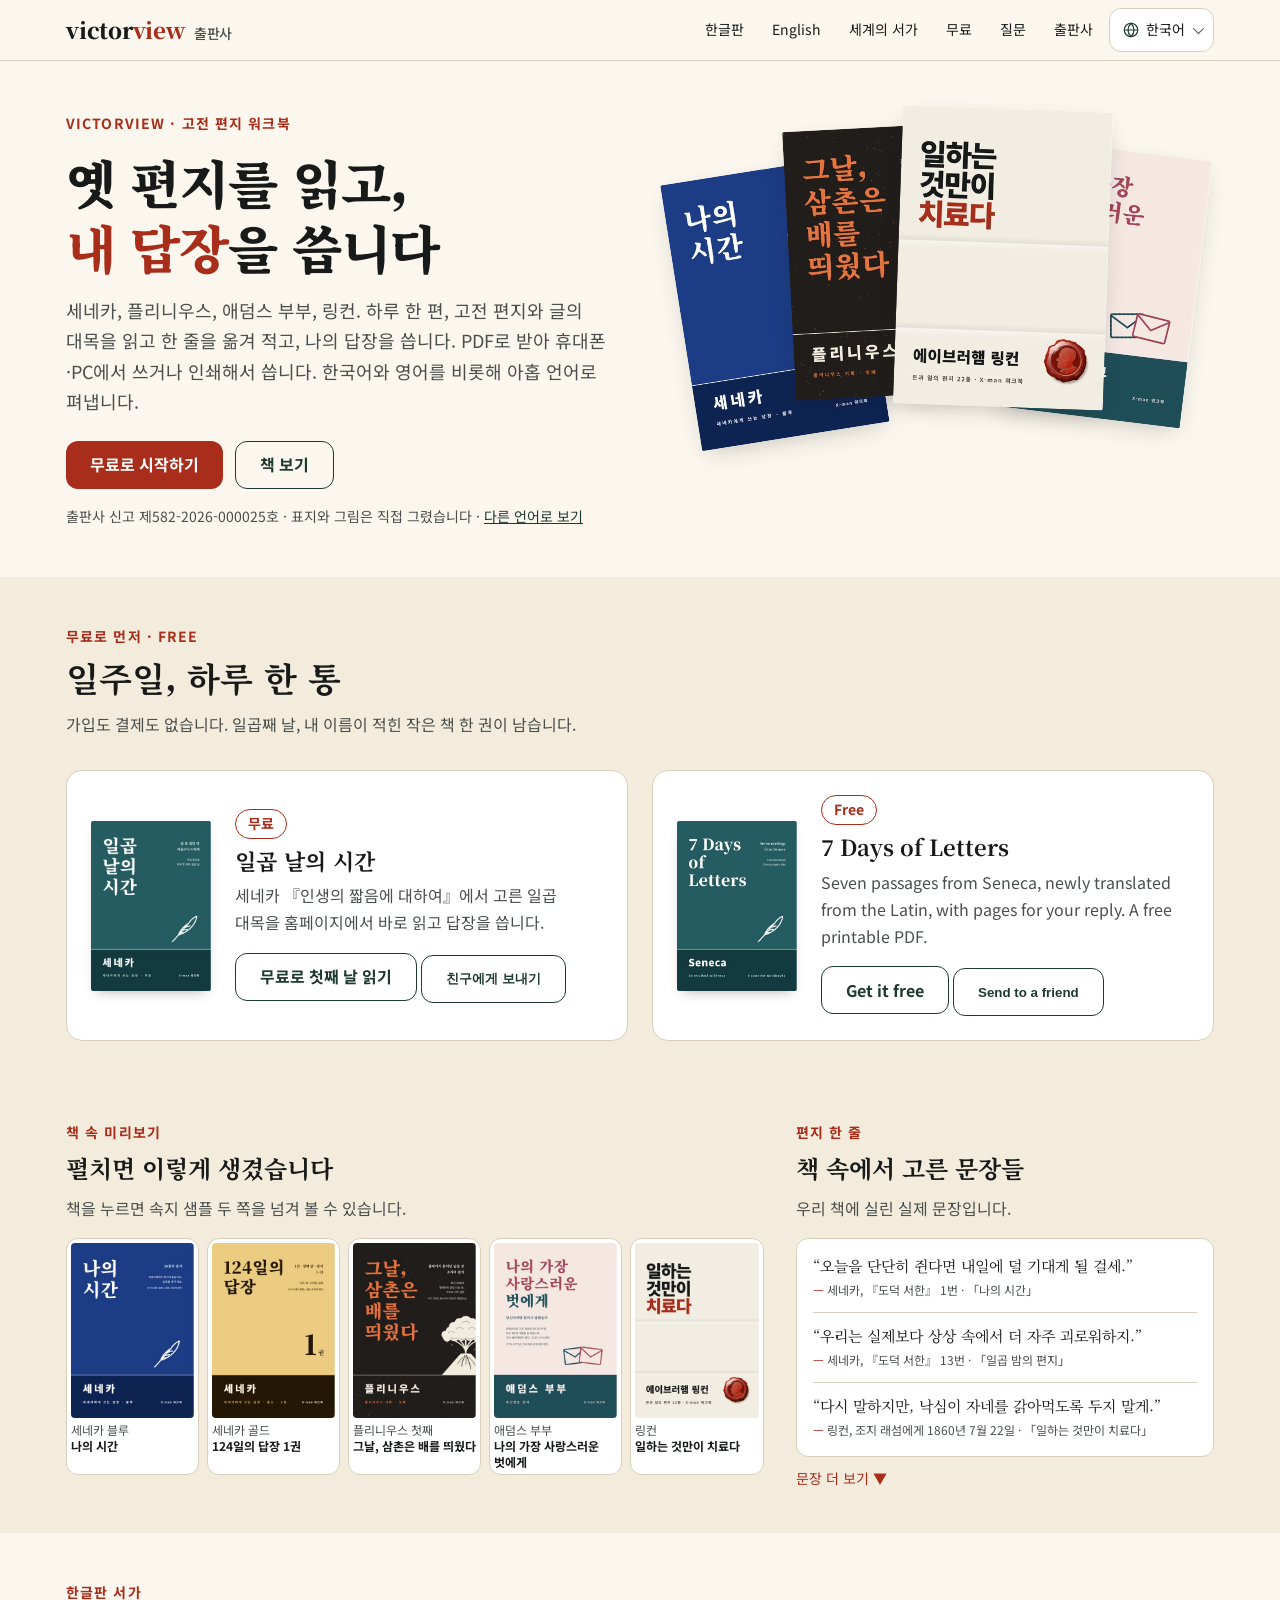
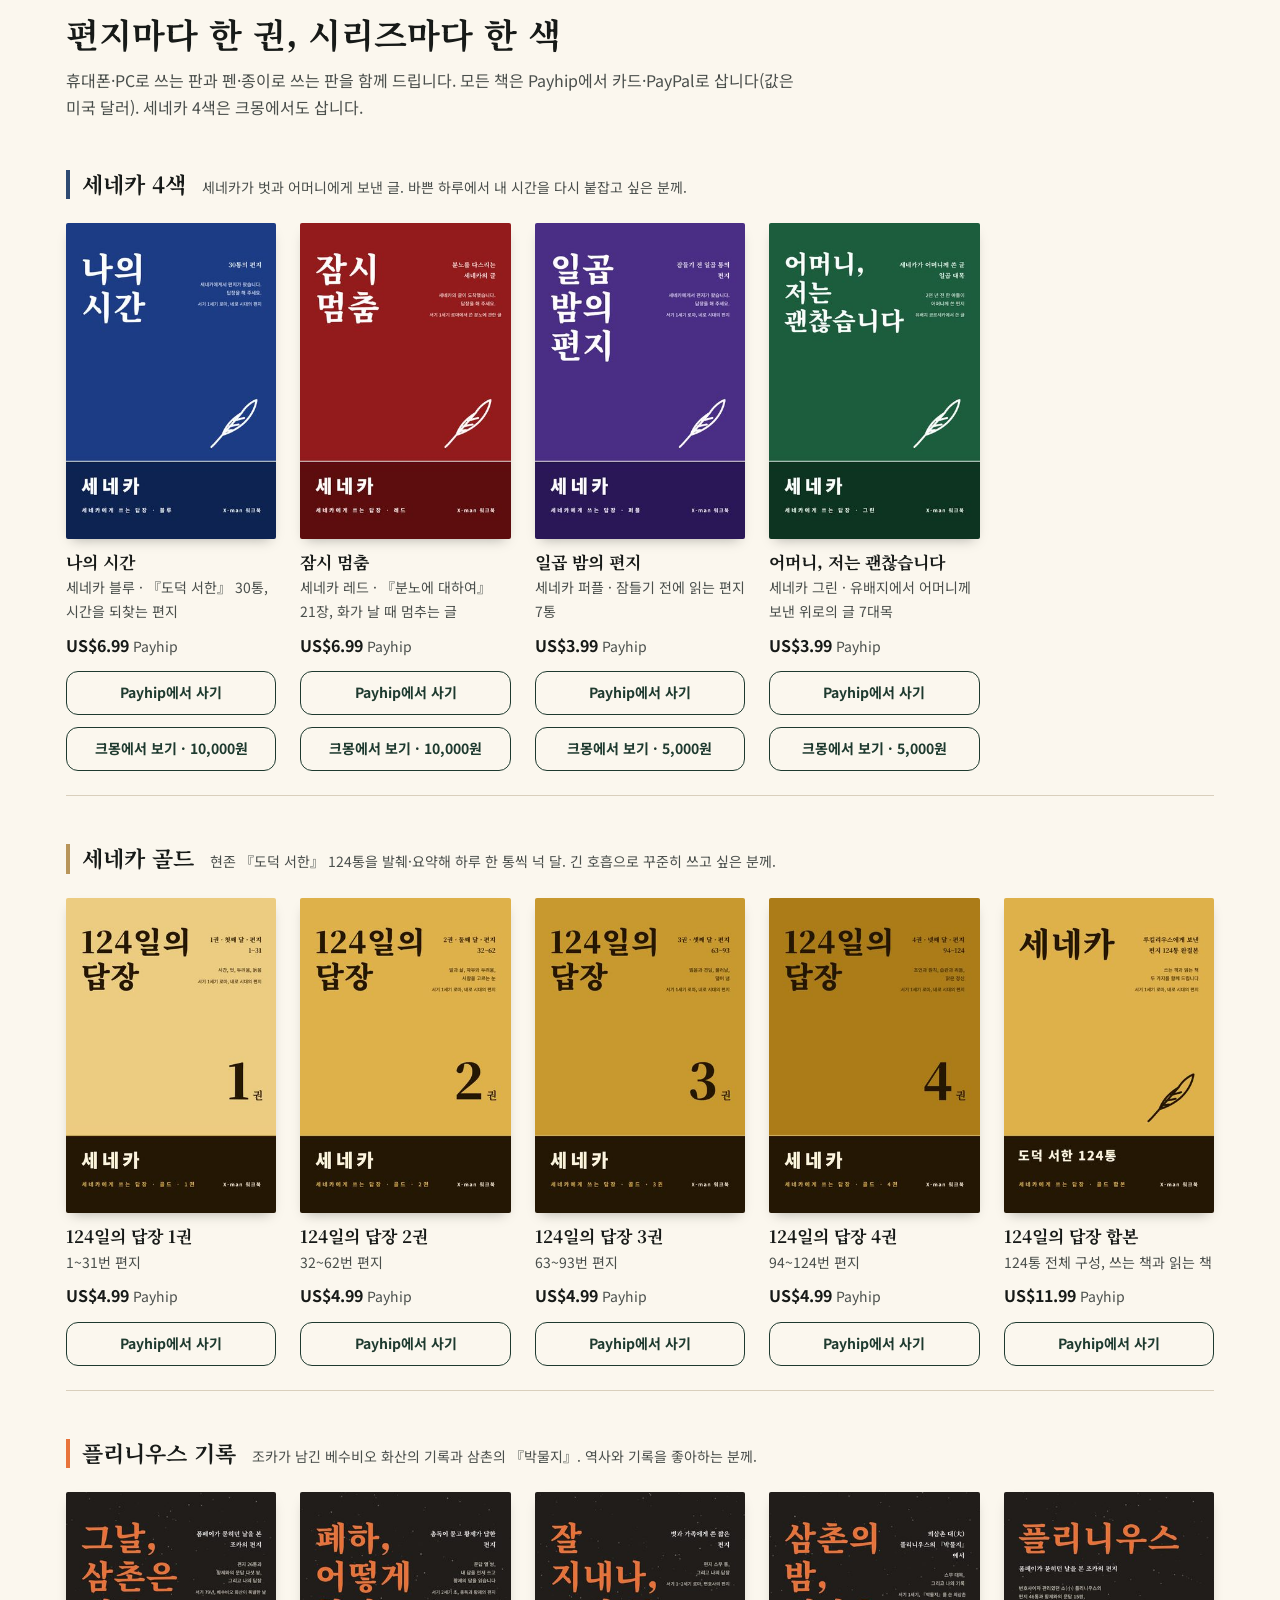
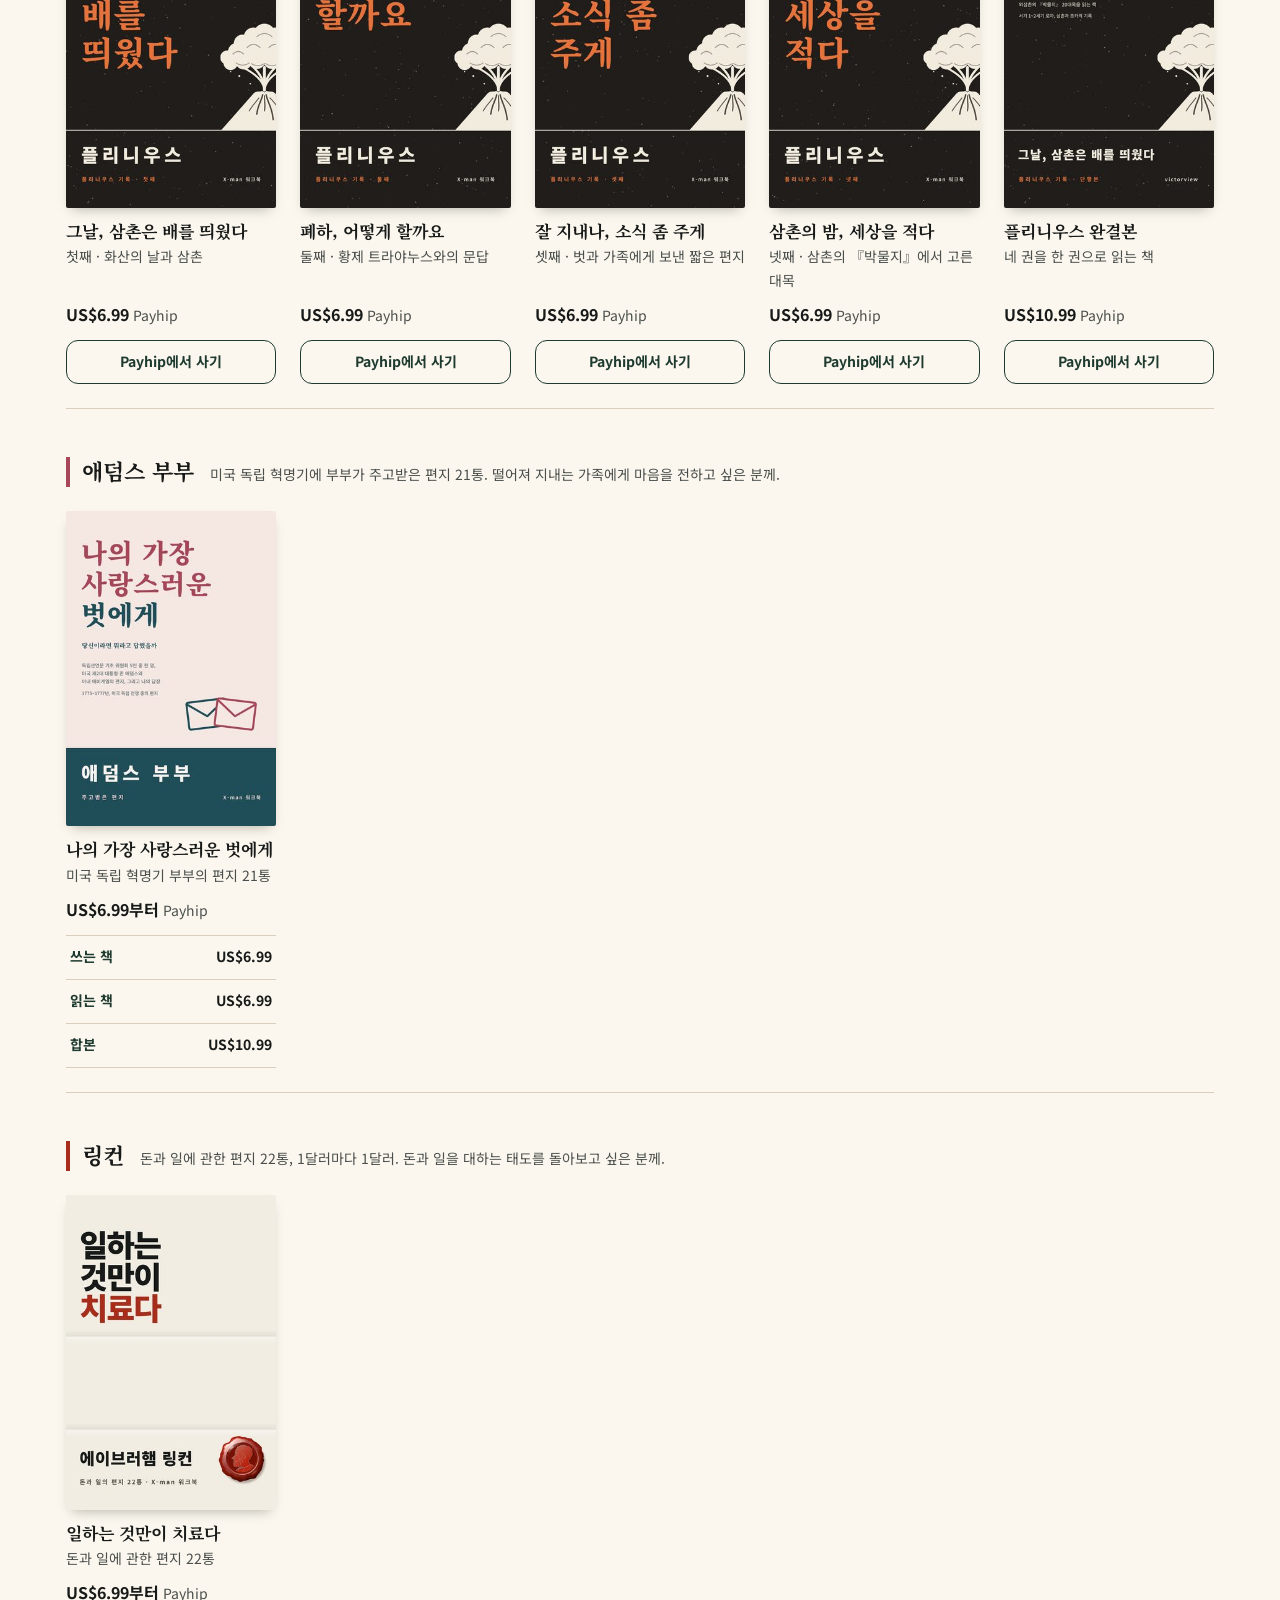
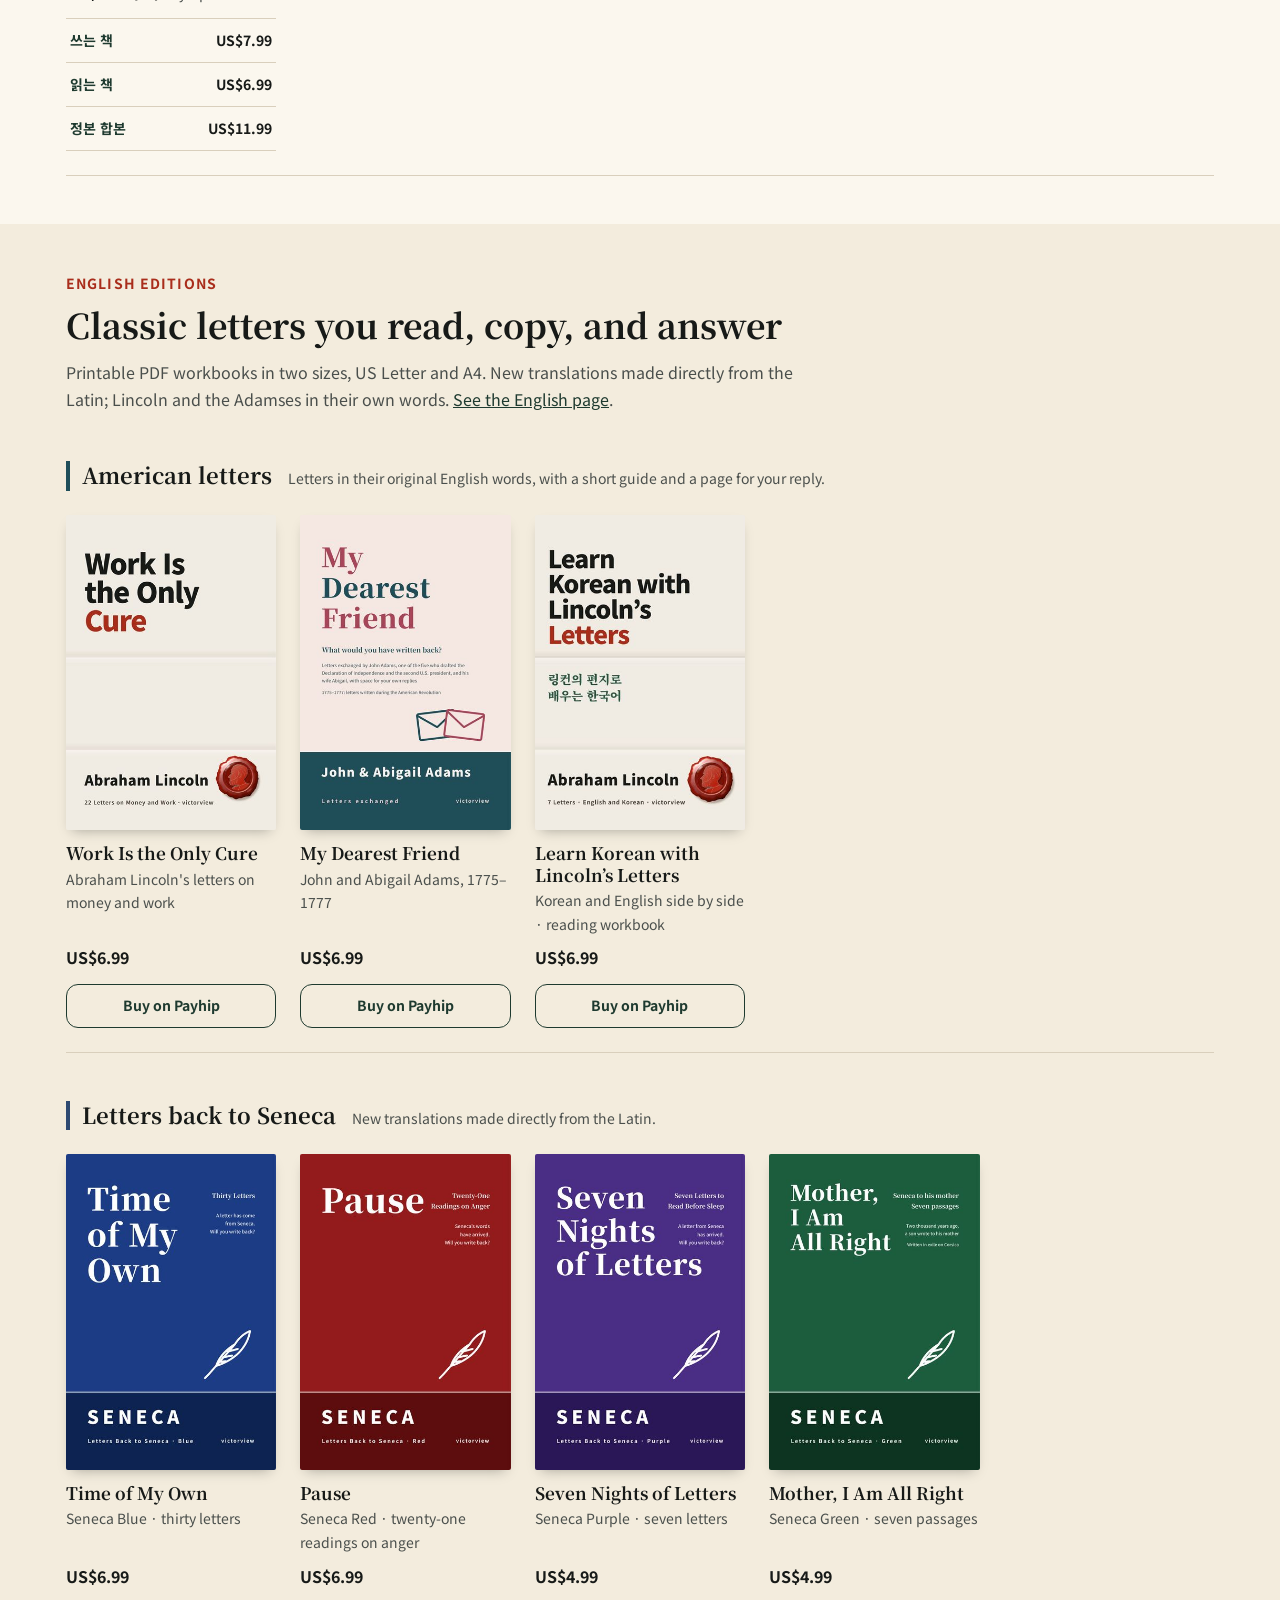
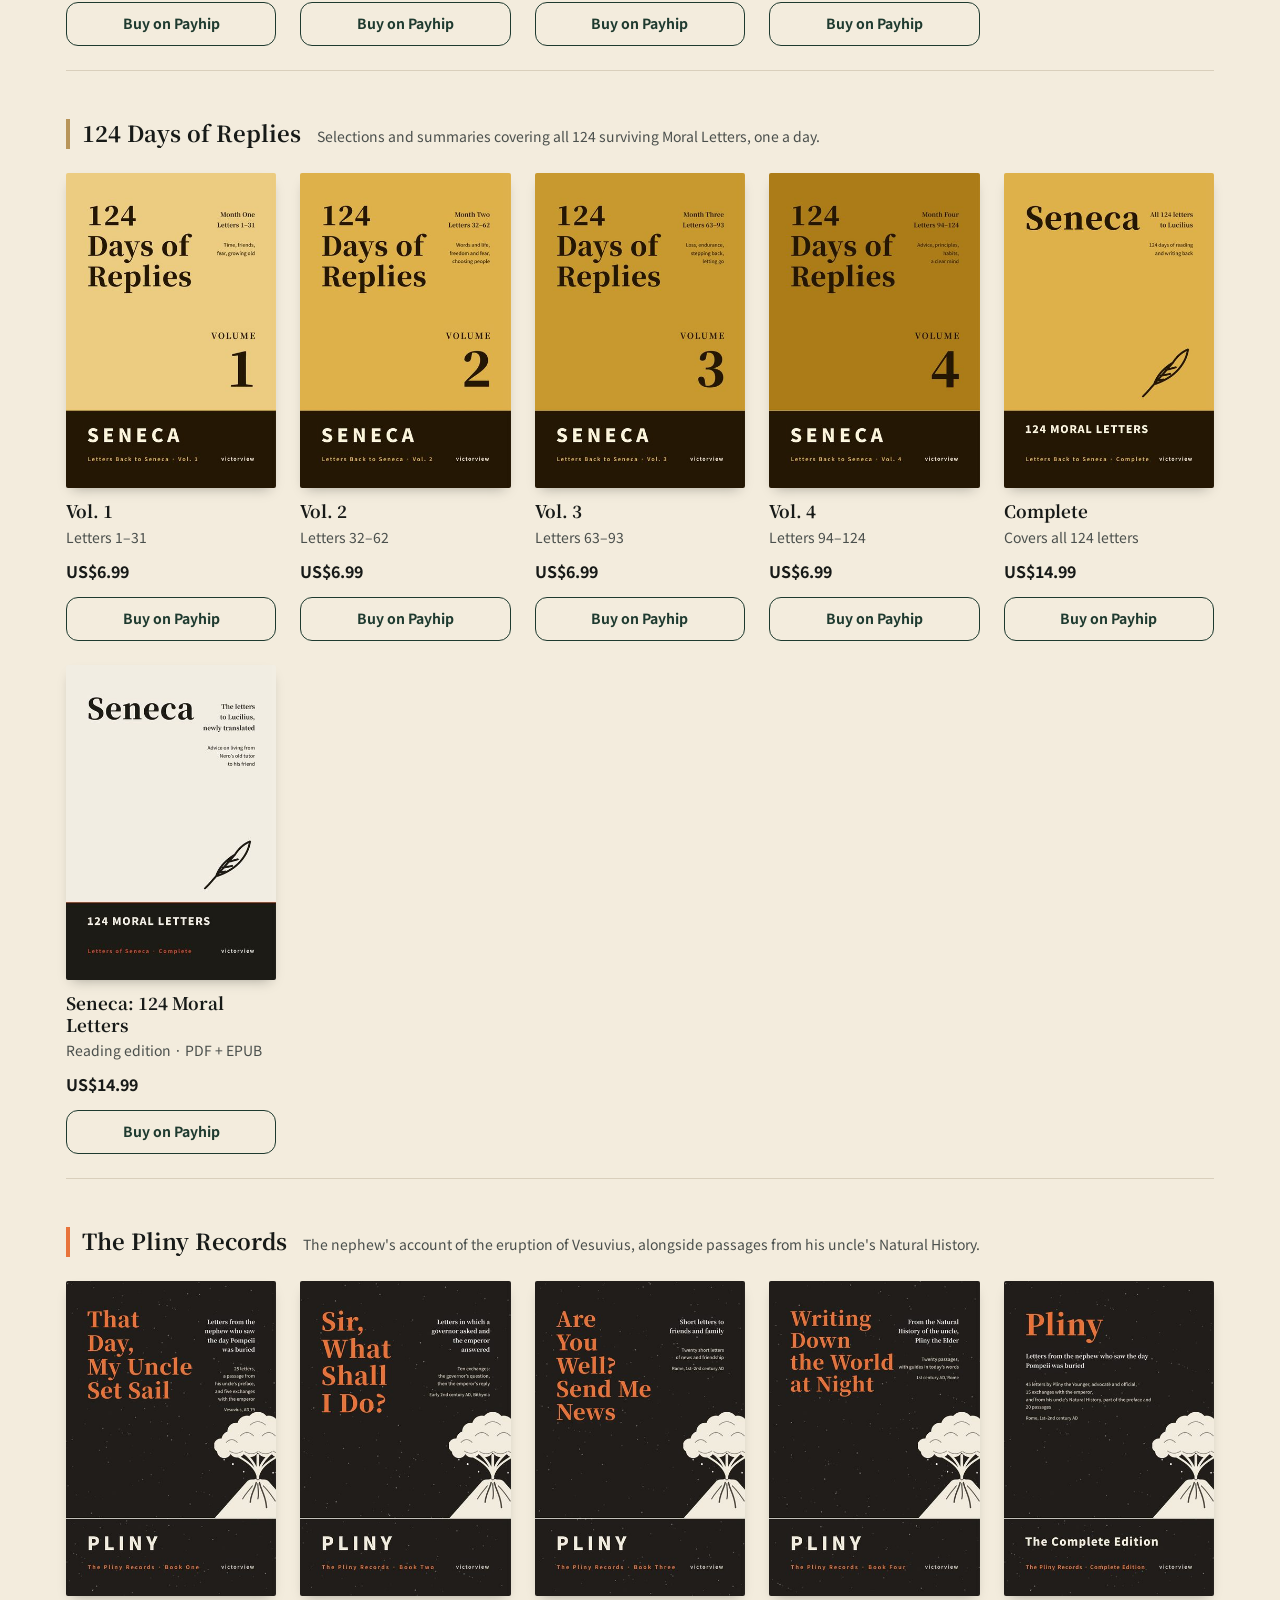
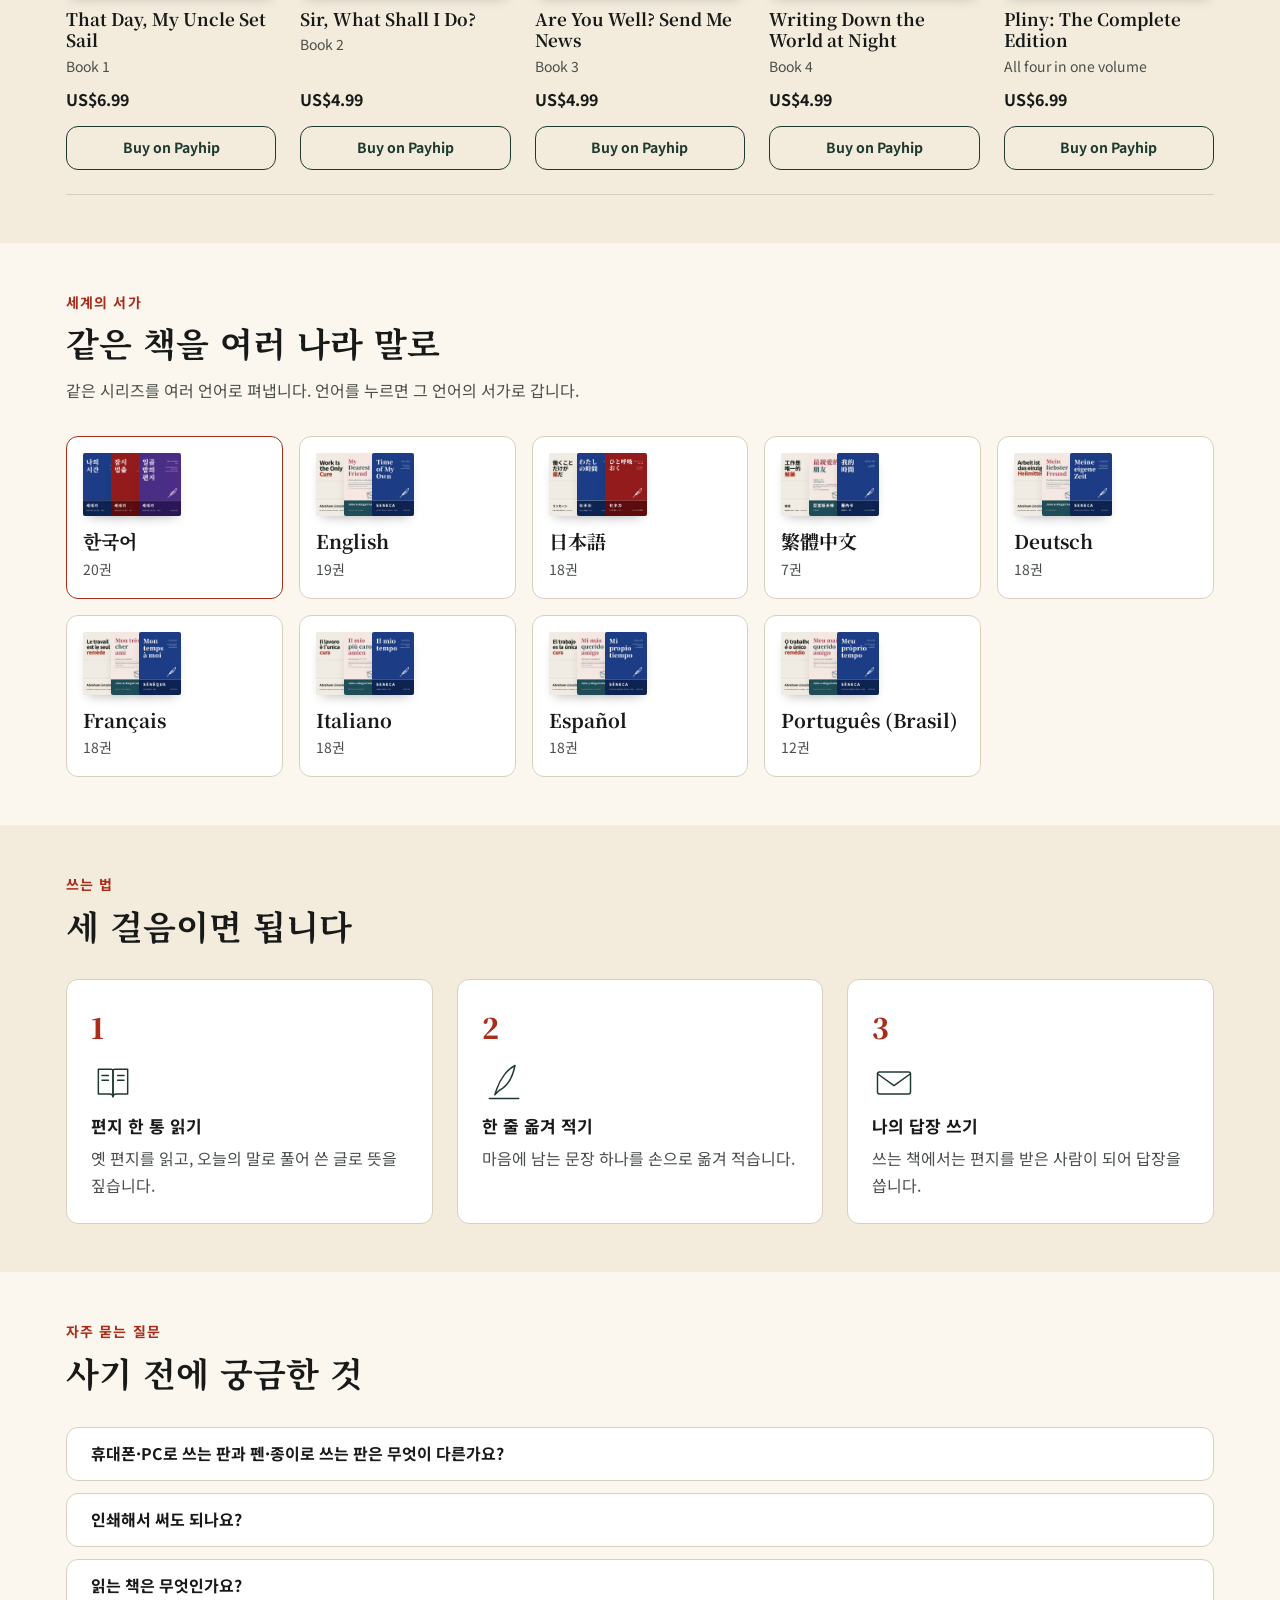
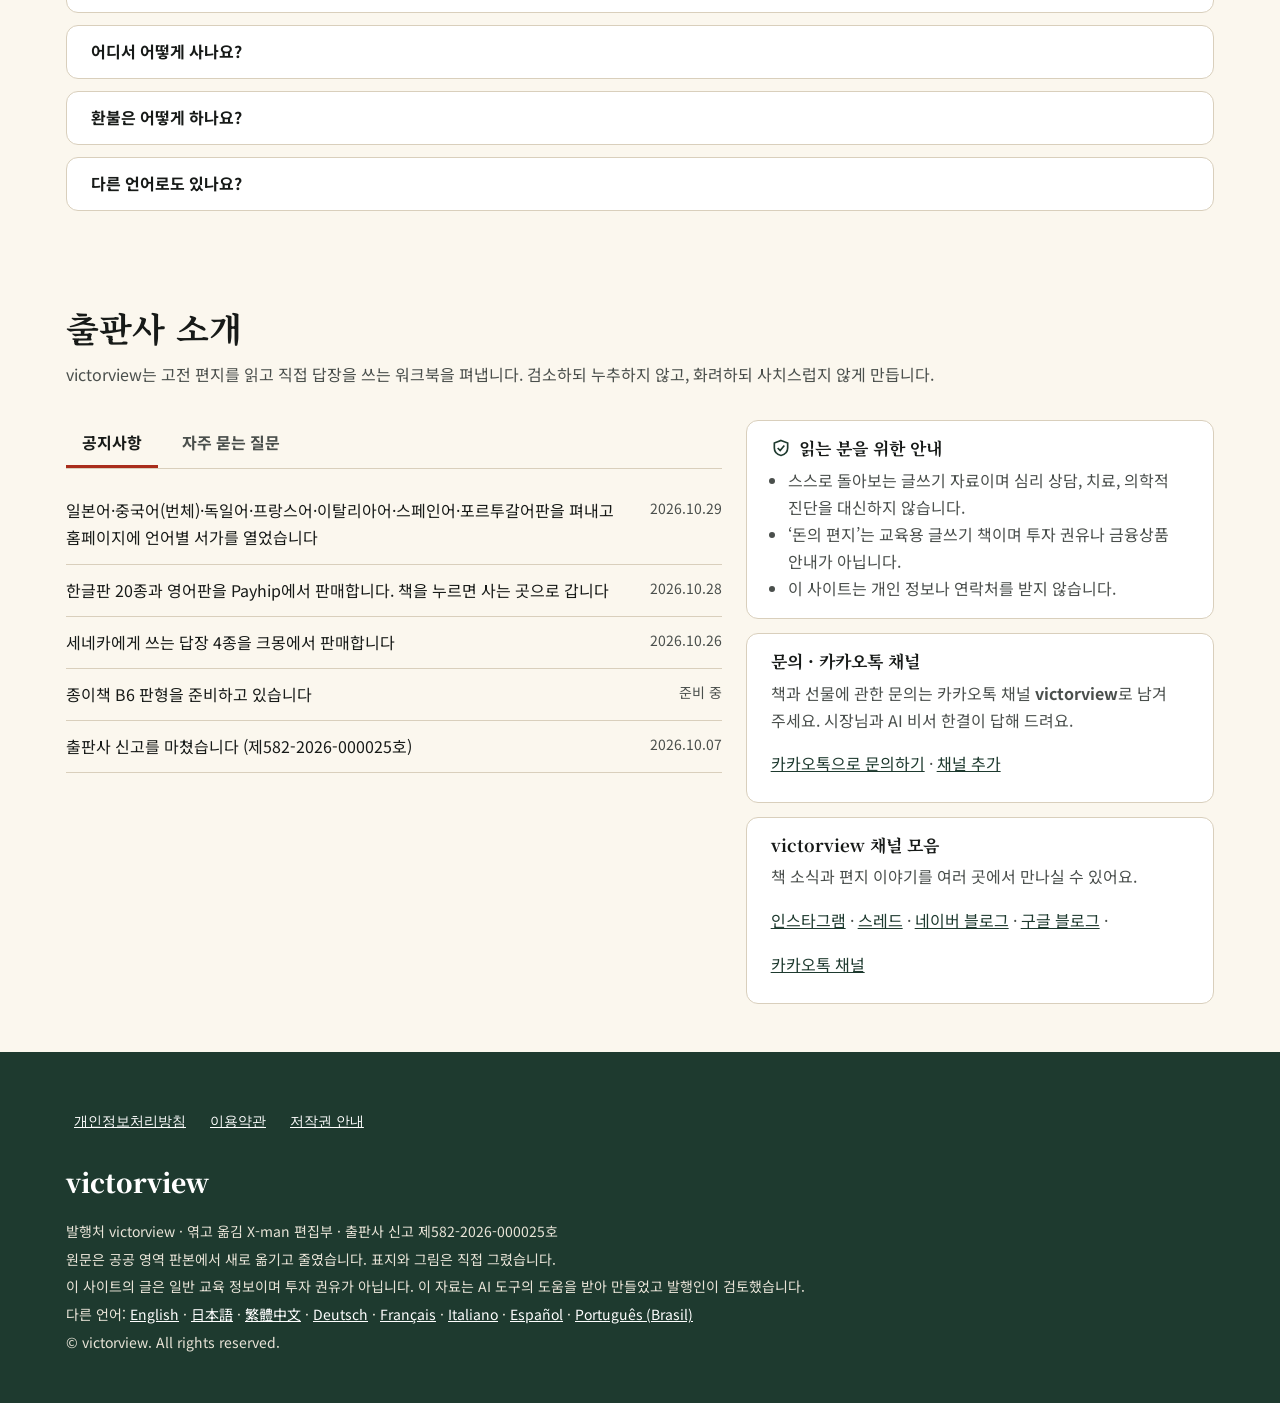
==== index.html @ 4d2f7a31 "환불 고지 문구 정리: 8개 언어를 '환불 제한'(한국어와 같은 강도)으로 맞추고 index.html 머리 주석 줄 복원" ====
<!doctype html>
<html lang="ko">
<head>
<meta charset="utf-8">
<link rel="icon" href="favicon.ico" sizes="any">
<link rel="icon" type="image/png" sizes="32x32" href="assets/icons/seal-32.png">
<link rel="apple-touch-icon" href="assets/icons/apple-touch-icon.png">
<meta name="viewport" content="width=device-width, initial-scale=1">
<meta name="description" content="victorview 출판사. 고전 편지를 읽고 직접 답장을 쓰는 워크북. 세네카, 플리니우스, 애덤스 부부, 링컨의 편지를 한국어·영어·일본어·중국어(번체)·독일어·프랑스어·이탈리아어·스페인어·포르투갈어로 펴냅니다.">
<meta property="og:type" content="website">
<meta property="og:title" content="victorview 출판사">
<meta property="og:description" content="고전 편지를 읽고 직접 답장을 쓰는 워크북. 아홉 언어로 펴냅니다.">
<meta property="og:image" content="https://victorview.netlify.app/covers/ko/15.jpg">
<meta property="og:url" content="https://victorview.netlify.app/">
<title>victorview 출판사 · 고전 편지를 읽고 답장을 쓰는 워크북</title>
<!-- GEN:head -->
<link rel="canonical" href="https://victorview.netlify.app/">
<!-- 구글 서치 콘솔 확인용 meta 태그 자리: 시장이 서치 콘솔에서 받은 값을 아래 줄로 넣는다(지금은 주석)
<meta name="google-site-verification" content="여기에-서치콘솔-값"> -->
<link rel="alternate" hreflang="ko" href="https://victorview.netlify.app/">
<link rel="alternate" hreflang="en" href="https://victorview.netlify.app/english.html">
<link rel="alternate" hreflang="ja" href="https://victorview.netlify.app/ja/">
<link rel="alternate" hreflang="zh-TW" href="https://victorview.netlify.app/zh-tw/">
<link rel="alternate" hreflang="de" href="https://victorview.netlify.app/de/">
<link rel="alternate" hreflang="fr" href="https://victorview.netlify.app/fr/">
<link rel="alternate" hreflang="it" href="https://victorview.netlify.app/it/">
<link rel="alternate" hreflang="es" href="https://victorview.netlify.app/es/">
<link rel="alternate" hreflang="pt-BR" href="https://victorview.netlify.app/pt-br/">
<link rel="alternate" hreflang="x-default" href="https://victorview.netlify.app/english.html">
<link rel="stylesheet" href="assets/lang.css">
<style>
.world { display: grid; grid-template-columns: repeat(auto-fill, minmax(200px, 1fr)); gap: 16px; list-style: none; margin: 0; padding: 0; }
@media (max-width: 480px) { .world { grid-template-columns: repeat(2, minmax(0, 1fr)); gap: 12px; } }
.world a { display: flex; flex-direction: column; gap: 4px; height: 100%; padding: 16px; background: #fff; border: 1px solid var(--line); border-radius: var(--r); text-decoration: none; color: var(--ink); transition: border-color .2s, transform .2s; }
.world a:hover { border-color: var(--green); transform: translateY(-2px); }
.world a[aria-current="page"] { border-color: var(--dahong); }
.world .thumbs { display: flex; height: 64px; margin-bottom: 8px; }
.world .thumbs img { width: 42px; height: 63px; object-fit: cover; border-radius: 2px; box-shadow: 0 6px 12px -6px rgba(23, 26, 24, .35); background: var(--paper-2); }
.world .thumbs img + img { margin-left: -14px; }
.world b { font-family: var(--font-serif); font-size: 19px; line-height: 1.3; }
.world span { font-size: 14px; color: var(--ink-2); }
.world a.off { color: var(--ink-2); background: transparent; border-style: dashed; }
.opts { list-style: none; margin: 12px 0 0; padding: 0; border-top: 1px solid var(--line); }
.opts a { display: flex; justify-content: space-between; align-items: center; gap: 8px; min-height: 44px; padding: 0 4px; border-bottom: 1px solid var(--line); text-decoration: none; color: var(--green); font-size: 14px; font-weight: 700; }
.opts a:hover { background: #fff; }
.opts b { color: var(--ink); }
.card .price small { font-weight: 400; color: var(--ink-2); font-size: 14px; }
</style>
<!-- /GEN:head -->
<link rel="preconnect" href="https://fonts.googleapis.com">
<link rel="preconnect" href="https://fonts.gstatic.com" crossorigin>
<link rel="stylesheet" href="https://fonts.googleapis.com/css2?family=Noto+Sans+KR:wght@400;500;700;800&family=Noto+Serif+KR:wght@500;700;900&display=swap">
<style>
/* victorview 홈페이지 v2 (2026-10-28 미리보기) — 디자인실 변수(조직\홈페이지-디자인시스템.css) 그대로, 검이불루 화이불치 */
:root {
  --paper: #FBF7EE; --paper-2: #F3ECDD; --ink: #171A18; --ink-2: #4A4F4C; --line: #D9CFBC;
  --dahong: #A92D1B; --dahong-press: #8E2416; --green: #1E3A2F; --on-dahong: #FFFFFF;
  --font-sans: "Noto Sans KR", "Malgun Gothic", "Apple SD Gothic Neo", sans-serif;
  --font-serif: "Noto Serif KR", "Batang", serif;
  --fs-small: 14px; --fs-body: 16px; --fs-lead: 18px; --fs-h3: 20px; --fs-h2: 26px; --fs-h1: 34px;
  --lh-body: 1.7; --lh-head: 1.25;
  --s-1: 4px; --s-2: 8px; --s-3: 12px; --s-4: 16px; --s-5: 24px; --s-6: 32px; --s-7: 48px;
  --r: 12px; --r-lg: 16px; --r-pill: 999px; --r-book: 2px;
  --shadow-book: 0 6px 12px -6px rgba(23, 26, 24, .35);
  --shadow-layer: 0 8px 24px -8px rgba(23, 26, 24, .25);
  color-scheme: light;
}
@media (min-width: 900px) { :root { --fs-h1: 52px; --fs-h2: 34px; --fs-h3: 22px; } }
* { box-sizing: border-box; }
html { scroll-behavior: smooth; }
@media (prefers-reduced-motion: reduce) { html { scroll-behavior: auto; } }
body { margin: 0; background: var(--paper); color: var(--ink); font-family: var(--font-sans); font-size: var(--fs-body); line-height: var(--lh-body); word-break: keep-all; overflow-wrap: break-word; }
h1, h2, h3, h4 { margin: 0; line-height: var(--lh-head); font-family: var(--font-serif); font-weight: 700; }
p { margin: 0; }
a { color: var(--green); }
:focus-visible { outline: 2px solid var(--dahong); outline-offset: 3px; }
[hidden] { display: none !important; }
.wrap { max-width: 1180px; margin: 0 auto; padding-left: max(16px, env(safe-area-inset-left, 0px)); padding-right: max(16px, env(safe-area-inset-right, 0px)); }
.sr { position: absolute; width: 1px; height: 1px; overflow: hidden; clip: rect(0 0 0 0); }

/* 머리 */
header.site { position: sticky; top: 0; z-index: 20; background: rgba(251, 247, 238, .94); backdrop-filter: blur(6px); border-bottom: 1px solid var(--line); }
header.site .wrap { display: flex; align-items: center; justify-content: space-between; gap: var(--s-3); min-height: 60px; }
.logo { display: inline-flex; align-items: baseline; padding: 10px 0; min-height: 44px; text-decoration: none; color: var(--ink); font-family: var(--font-serif); font-weight: 900; font-size: 22px; letter-spacing: -.01em; }
.logo span { font-family: var(--font-sans); font-weight: 500; color: var(--ink-2); font-size: var(--fs-small); margin-left: var(--s-2); }
.logo i { color: var(--dahong); font-style: normal; }
header nav { display: flex; gap: var(--s-1); flex-wrap: wrap; justify-content: flex-end; }
header nav a { font-size: var(--fs-small); color: var(--ink); text-decoration: none; padding: 0 var(--s-3); min-height: 44px; display: inline-flex; align-items: center; border-radius: var(--r); }
header nav a:hover { background: var(--paper-2); }
header nav a.en { border: 1px solid var(--line); }
@media (max-width: 640px) { header nav a.hide-sm { display: none; } }

/* 첫 화면 */
.hero { padding: var(--s-7) 0; overflow: hidden; }
.hero .wrap { display: grid; grid-template-columns: 1.05fr 1fr; gap: var(--s-6); align-items: center; }
.kicker { font-size: var(--fs-small); color: var(--dahong); font-weight: 700; letter-spacing: .08em; }
.hero h1 { font-size: var(--fs-h1); margin-top: var(--s-3); font-weight: 900; letter-spacing: -.02em; }
.hero h1 em { font-style: normal; color: var(--dahong); }
.hero .lead { margin-top: var(--s-4); font-size: var(--fs-lead); color: var(--ink-2); max-width: 30em; }
.hero .acts { display: flex; flex-wrap: wrap; gap: var(--s-3); margin-top: var(--s-5); }
.hero .note { margin-top: var(--s-4); font-size: var(--fs-small); color: var(--ink-2); }
.stack { position: relative; height: 420px; }
.stack img { position: absolute; width: 190px; height: auto; border-radius: var(--r-book); box-shadow: var(--shadow-layer); transition: transform .5s ease; }
.stack img:nth-child(1) { left: 2%; top: 60px; transform: rotate(-9deg); }
.stack img:nth-child(2) { left: 22%; top: 18px; transform: rotate(-3deg); z-index: 2; }
.stack img:nth-child(3) { left: 42%; top: 0; transform: rotate(2deg); z-index: 3; width: 210px; }
.stack img:nth-child(4) { left: 62%; top: 40px; transform: rotate(7deg); z-index: 2; }
.stack:hover img:nth-child(1) { transform: rotate(-12deg) translateX(-8px); }
.stack:hover img:nth-child(4) { transform: rotate(10deg) translateX(8px); }
@media (max-width: 860px) {
  .hero { padding: var(--s-6) 0 var(--s-5); }
  .hero .wrap { grid-template-columns: 1fr; }
  .stack { height: 200px; }
  .stack img { width: 104px; top: 30px !important; }
  .stack img:nth-child(3) { width: 116px; top: 10px !important; }
  .hero h1 { font-size: 32px; }
  .hero .lead { font-size: 17px; }
  .sec-head h2 { font-size: 24px; }
}

/* 단추 */
.btn { display: inline-flex; align-items: center; justify-content: center; min-height: 48px; padding: 0 var(--s-5); border-radius: var(--r); background: var(--dahong); color: var(--on-dahong); font-weight: 700; text-decoration: none; border: 0; transition: background .2s; }
.btn:hover { background: var(--dahong-press); }
.btn.ghost { background: transparent; color: var(--green); border: 1.5px solid var(--green); }
.btn.ghost:hover { background: var(--green); color: #fff; }
.btn.sm { min-height: 44px; padding: 0 var(--s-4); font-size: var(--fs-small); width: 100%; margin-top: var(--s-3); background: transparent; color: var(--green); border: 1.5px solid var(--green); }
.btn.sm:hover { background: var(--green); color: #fff; }

/* 구역 */
.sec { padding: var(--s-7) 0; scroll-margin-top: 64px; }
.sec.alt { background: var(--paper-2); }
.sec-head { max-width: 46em; margin-bottom: var(--s-6); }
.sec-head .kicker { display: block; }
.sec-head h2 { font-size: var(--fs-h2); margin-top: var(--s-2); }
.sec-head p { margin-top: var(--s-3); color: var(--ink-2); }
@media (max-width: 860px) { .sec-head h2 { font-size: 24px; line-height: 1.25; } }

/* 시리즈 서가 */
.series { margin-top: var(--s-7); }
.series:first-of-type { margin-top: 0; }
.series-head { display: flex; align-items: baseline; flex-wrap: wrap; gap: var(--s-2) var(--s-4); padding-left: var(--s-3); border-left: 4px solid var(--band); }
.nw { white-space: nowrap; }
.series-head h3 { font-size: var(--fs-h3); }
.series-head p { color: var(--ink-2); font-size: var(--fs-small); }
.shelf { display: grid; grid-template-columns: repeat(auto-fill, minmax(190px, 1fr)); gap: var(--s-5); margin-top: var(--s-5); padding-bottom: var(--s-5); border-bottom: 1px solid var(--line); }
@media (max-width: 640px) { .shelf { grid-template-columns: repeat(2, minmax(0, 1fr)); gap: var(--s-4); } }
.card { display: flex; flex-direction: column; }
.cv { perspective: 800px; }
.cv img { display: block; width: 100%; height: auto; aspect-ratio: 2 / 3; object-fit: cover; border-radius: var(--r-book); box-shadow: var(--shadow-book); transition: transform .35s ease, box-shadow .35s ease; transform-origin: left center; }
.card:hover .cv img { transform: rotateY(-8deg) translateY(-4px); box-shadow: var(--shadow-layer); }
@media (prefers-reduced-motion: reduce) { .card:hover .cv img, .stack:hover img { transform: none !important; } }
.card h4 { font-size: 17px; margin-top: var(--s-3); }
.card .sub { font-size: var(--fs-small); color: var(--ink-2); margin-top: var(--s-1); }
.card .price { margin-top: auto; padding-top: var(--s-2); font-weight: 700; }

/* 무료 상자 */
.free-grid { display: grid; grid-template-columns: 1fr 1fr; gap: var(--s-5); }
@media (max-width: 760px) { .free-grid { grid-template-columns: 1fr; } }
.freebox { background: #fff; border: 1px solid var(--line); border-radius: var(--r-lg); padding: var(--s-5); display: grid; grid-template-columns: 120px 1fr; gap: var(--s-5); align-items: center; }
.freebox img { width: 120px; height: auto; border-radius: var(--r-book); box-shadow: var(--shadow-book); }
.tag { display: inline-block; background: transparent; color: var(--dahong); border: 1.5px solid var(--dahong); font-size: var(--fs-small); font-weight: 700; border-radius: var(--r-pill); padding: 2px var(--s-3); }
.freebox h3 { font-size: var(--fs-h3); margin-top: var(--s-2); }
.freebox p { margin-top: var(--s-2); color: var(--ink-2); }
.freebox .btn { margin-top: var(--s-4); }
@media (max-width: 420px) { .freebox { grid-template-columns: 1fr; } }

/* 쓰는 법 세 걸음 */
.steps { display: grid; grid-template-columns: repeat(3, 1fr); gap: var(--s-5); counter-reset: st; }
@media (max-width: 760px) { .steps { grid-template-columns: 1fr; } }
.steps li { list-style: none; background: #fff; border: 1px solid var(--line); border-radius: var(--r); padding: var(--s-5); counter-increment: st; }
.steps li::before { content: counter(st); font-family: var(--font-serif); font-weight: 900; font-size: 28px; color: var(--dahong); display: block; }
.steps b { display: block; font-size: 17px; margin-top: var(--s-2); }
.steps span { display: block; color: var(--ink-2); margin-top: var(--s-1); }
.steps { padding: 0; margin: 0; }


/* 쓰는 법 그림 */
.steps svg { width: 44px; height: 44px; stroke: var(--green); fill: none; stroke-width: 1.6; stroke-linecap: round; stroke-linejoin: round; display: block; margin-top: var(--s-2); }
/* 책 속 미리보기 */
/* 2026-10-29 시장: 미리보기·편지 한 줄을 작게 줄여 책 목록이 빨리 보이게 */
/* 2026-10-29 시장: 미리보기(왼쪽)·편지 한 줄(오른쪽)을 나란히, 미리보기는 누르면 크게 */
#peek { padding: var(--s-6) 0; }
.duo { display: grid; grid-template-columns: 5fr 3fr; gap: var(--s-6); align-items: start; }
@media (max-width: 960px) { .duo { grid-template-columns: 1fr; } }
.duo-col { min-width: 0; }
#peek .sec-head { margin-bottom: var(--s-4); }
#peek .sec-head h2 { font-size: 24px; }
.peek { display: grid; grid-template-columns: repeat(5, 1fr); gap: var(--s-2); }
@media (max-width: 600px) { .peek { grid-template-columns: repeat(5, 38%); overflow-x: auto; scroll-snap-type: x mandatory; padding-bottom: var(--s-2); } .peek figure { scroll-snap-align: start; } }
.peek figure { margin: 0; background: #fff; border: 1px solid var(--line); border-radius: var(--r); padding: var(--s-1); cursor: zoom-in; }
.peek img { width: 100%; height: auto; display: block; border-radius: 4px; }
.peek figcaption { font-size: 12px; color: var(--ink-2); margin-top: var(--s-1); line-height: 1.35; }
.peek figcaption b { color: var(--ink); font-weight: 700; }
.peek figure { transition: transform .15s, border-color .15s; }
.peek figure:hover, .peek figure:focus-visible { border-color: var(--dahong); transform: translateY(-2px); outline: none; }
/* 편지 한 줄: 목록처럼 한 줄씩 */
.lines { background: #fff; border: 1px solid var(--line); border-radius: var(--r); padding: var(--s-1) var(--s-4); }
.lines blockquote { margin: 0; padding: var(--s-3) 0; border-bottom: 1px solid var(--line); }
.lines blockquote:last-of-type { border-bottom: 0; }
.lines:not(.open) blockquote:nth-of-type(n+4) { display: none; }
.lines:not(.open) blockquote:nth-of-type(3) { border-bottom: 0; }
.lines-more { font: inherit; font-size: 14px; color: var(--dahong); background: none; border: 0; padding: var(--s-2) 0; min-height: 44px; cursor: pointer; }
.lines q { font-family: var(--font-serif); font-size: 15px; line-height: 1.5; display: block; }
.lines cite { display: block; font-style: normal; font-size: 12px; color: var(--ink-2); margin-top: 2px; }
.lines cite::before { content: "— "; color: var(--dahong); }
/* 자주 묻는 질문 */
.faq details { background: #fff; border: 1px solid var(--line); border-radius: var(--r); padding: 0 var(--s-5); margin-top: var(--s-3); }
.faq summary { cursor: pointer; font-weight: 700; min-height: 52px; display: flex; align-items: center; }
.faq details p { color: var(--ink-2); padding-bottom: var(--s-4); }

/* 출판사 소개(원래 문구 그대로) */
.sec-title { font-size: var(--fs-h2); }
.sec-title small { display: block; font-family: var(--font-sans); font-weight: 400; font-size: var(--fs-body); color: var(--ink-2); margin-top: var(--s-3); line-height: var(--lh-body); }
.board { display: grid; grid-template-columns: 1.4fr 1fr; gap: var(--s-5); margin-top: var(--s-6); }
@media (max-width: 860px) { .board { grid-template-columns: 1fr; } }
.tabs { display: flex; gap: var(--s-2); border-bottom: 1px solid var(--line); }
.tabs button { font: inherit; background: none; border: 0; border-bottom: 3px solid transparent; padding: 0 var(--s-4); min-height: 48px; cursor: pointer; font-weight: 700; color: var(--ink-2); }
.tabs button[aria-selected="true"] { color: var(--ink); border-bottom-color: var(--dahong); }
.tabpanel { padding-top: var(--s-4); }
.tabpanel ul { list-style: none; margin: 0; padding: 0; }
.tabpanel li { display: flex; justify-content: space-between; gap: var(--s-3); padding: var(--s-3) 0; border-bottom: 1px solid var(--line); }
.tabpanel li span { color: var(--ink-2); font-size: var(--fs-small); white-space: nowrap; }
.tabpanel details { border-bottom: 1px solid var(--line); padding: var(--s-3) 0; }
.tabpanel summary { cursor: pointer; font-weight: 700; min-height: 44px; display: flex; align-items: center; }
.tabpanel details p { color: var(--ink-2); margin-top: var(--s-2); }
.consumer, .notice-box { background: #fff; border: 1px solid var(--line); border-radius: var(--r); padding: var(--s-4) var(--s-5); }
.consumer h3, .notice-box h3 { font-size: 17px; display: flex; align-items: center; gap: var(--s-2); }
.consumer svg { width: 20px; height: 20px; fill: none; stroke: var(--green); stroke-width: 2; }
.consumer ul { margin: var(--s-2) 0 0; padding-left: 1.1em; color: var(--ink-2); }
.notice-box p { margin-top: var(--s-2); color: var(--ink-2); }
.notice-box a { display: inline-flex; align-items: center; min-height: 44px; }

/* 바닥글 */
footer { background: var(--green); color: #E9E4D8; padding: var(--s-7) 0; }
footer a, footer .linkbtn { color: #fff; }
footer .flogo { font-family: var(--font-serif); font-weight: 900; font-size: 26px; color: #fff; margin: var(--s-4) 0; }
footer .info p, footer .copy { font-size: var(--fs-small); color: #E9E4D8; margin-top: var(--s-1); }
footer .policy { display: flex; flex-wrap: wrap; gap: var(--s-2); }
.linkbtn { background: none; border: 0; cursor: pointer; text-decoration: underline; min-height: 44px; padding: 0 var(--s-2); font-size: var(--fs-small); }

/* 정책 창 */
dialog.pol { max-width: 640px; width: calc(100% - 32px); border: 0; border-radius: var(--r-lg); padding: var(--s-6) var(--s-5) var(--s-5); box-shadow: var(--shadow-layer); color: var(--ink); background: var(--paper); }
dialog.pol::backdrop { background: rgba(23, 26, 24, .5); }
dialog.pol h2 { font-size: 22px; } dialog.pol h3 { font-size: 17px; margin-top: var(--s-4); }
dialog.pol p, dialog.pol li { color: var(--ink-2); margin-top: var(--s-2); }
dialog.pol .x { position: absolute; right: var(--s-3); top: var(--s-3); min-height: 44px; padding: 0 var(--s-4); border-radius: var(--r); border: 1px solid var(--line); background: #fff; cursor: pointer; }

/* 스크롤 등장 */
.reveal { opacity: 0; transform: translateY(14px); transition: opacity .6s ease, transform .6s ease; }
.reveal.in { opacity: 1; transform: none; }
@media (prefers-reduced-motion: reduce) { .reveal { opacity: 1; transform: none; transition: none; } }
.no-js .reveal { opacity: 1; transform: none; }
</style>
</head>
<body class="no-js">

<header class="site">
  <div class="wrap">
    <a class="logo" href="#top">victor<i>view</i><span>출판사</span></a>
    <nav aria-label="주 메뉴">
      <a href="#books" class="hide-sm">한글판</a>
      <a href="#english" class="hide-sm">English</a>
      <a href="#world" class="hide-sm">세계의 서가</a>
      <a href="#free">무료</a>
      <a href="#faq" class="hide-sm">질문</a>
      <a href="#contact" class="hide-sm">출판사</a>
      <!-- GEN:pick -->
<details class="lang-pick"><summary aria-label="언어: 한국어"><svg viewBox="0 0 24 24" aria-hidden="true"><circle cx="12" cy="12" r="9"/><path d="M3 12 H21 M12 3 C9 6 8 9 8 12 C8 15 9 18 12 21 C15 18 16 15 16 12 C16 9 15 6 12 3 Z"/></svg><span>한국어</span></summary><ul><li><a href="./" hreflang="ko" lang="ko" aria-current="true">한국어</a></li><li><a href="english.html" hreflang="en" lang="en">English</a></li><li><a href="ja/" hreflang="ja" lang="ja">日本語</a></li><li><a href="zh-tw/" hreflang="zh-TW" lang="zh-TW">繁體中文</a></li><li><a href="de/" hreflang="de" lang="de">Deutsch</a></li><li><a href="fr/" hreflang="fr" lang="fr">Français</a></li><li><a href="it/" hreflang="it" lang="it">Italiano</a></li><li><a href="es/" hreflang="es" lang="es">Español</a></li><li><a href="pt-br/" hreflang="pt-BR" lang="pt-BR">Português (Brasil)</a></li></ul></details>
<!-- /GEN:pick -->
    </nav>
  </div>
</header>

<main id="top">
  <section class="hero">
    <div class="wrap">
      <div class="reveal">
        <span class="kicker">VICTORVIEW · 고전 편지 워크북</span>
        <h1>옛 편지를 읽고,<br><em>내 답장</em>을 씁니다</h1>
        <p class="lead">세네카, 플리니우스, 애덤스 부부, 링컨. 하루 한 편, 고전 편지와 글의 대목을 읽고 한 줄을 옮겨 적고, 나의 답장을 씁니다. PDF로 받아 휴대폰·PC에서 쓰거나 인쇄해서 씁니다. 한국어와 영어를 비롯해 아홉 언어로 펴냅니다.</p>
        <div class="acts"><a class="btn" href="free-seven-days.html">무료로 시작하기</a><a class="btn ghost" href="#books">책 보기</a></div>
        <p class="note">출판사 신고 제582-2026-000025호 · 표지와 그림은 직접 그렸습니다 · <a href="#world">다른 언어로 보기</a></p>
      </div>
      <div class="stack" aria-hidden="true">
        <img src="covers/ko/01.jpg" alt="" width="360" height="510" fetchpriority="high">
        <img src="covers/ko/10.jpg" alt="" width="360" height="510">
        <img src="covers/ko/17.jpg" alt="" width="360" height="510" fetchpriority="high">
        <img src="covers/ko/15.jpg" alt="" width="360" height="510">
      </div>
    </div>
  </section>

  <section class="sec alt" id="free">
    <div class="wrap">
      <div class="sec-head reveal"><span class="kicker">무료로 먼저 · FREE</span><h2>일주일, 하루 한 통</h2><p>가입도 결제도 없습니다. 일곱째 날, 내 이름이 적힌 작은 책 한 권이 남습니다.</p></div>
      <div class="free-grid">
        <div class="freebox reveal"><img src="covers/ko/16.jpg" alt="『일곱 날의 시간』 표지" width="360" height="510" loading="lazy"><div><span class="tag">무료</span><h3>일곱 날의 시간</h3><p>세네카 『인생의 짧음에 대하여』에서 고른 일곱 대목을 홈페이지에서 바로 읽고 답장을 씁니다.</p><a class="btn ghost" href="free-seven-days.html">무료로 첫째 날 읽기</a> <button class="btn ghost share-btn" type="button" data-url="https://victorview.netlify.app/free-seven-days.html" data-title="일곱 날의 시간 · 무료 워크북" data-text="세네카의 글 일곱 대목에 하루 한 통 답장을 쓰는 무료 워크북이에요. 가입 없이 바로 시작할 수 있어요." data-done="주소를 복사했어요" data-copy="아래 주소를 복사해 보내세요">친구에게 보내기</button></div></div>
        <div class="freebox reveal" lang="en"><img src="covers/en/free.jpg" alt="Cover of 7 Days of Letters" width="400" height="566" loading="lazy"><div><span class="tag">Free</span><h3>7 Days of Letters</h3><p>Seven passages from Seneca, newly translated from the Latin, with pages for your reply. A free printable PDF.</p><a class="btn ghost" href="https://payhip.com/b/7rwTV" target="_blank" rel="noopener">Get it free</a> <button class="btn ghost share-btn" type="button" data-url="https://victorview.netlify.app/english.html#free" data-title="7 Days of Letters · free workbook" data-text="Seven short passages from Seneca and a page each day to write your reply. A free printable workbook." data-done="Link copied" data-copy="Copy this link">Send to a friend</button></div></div>
      </div>
    </div>
  </section>

  <section class="sec alt" id="peek">
    <div class="wrap duo">
      <div class="duo-col">
        <div class="sec-head reveal"><span class="kicker">책 속 미리보기</span><h2>펼치면 이렇게 생겼습니다</h2><p>책을 누르면 속지 샘플 두 쪽을 넘겨 볼 수 있습니다.</p></div>
        <div class="peek">
        <figure tabindex="0" role="button" data-pages="covers/preview/ko-blue-1.jpg|covers/preview/ko-blue-2.jpg" aria-label="세네카 블루 『나의 시간』 속지 샘플 보기"><img src="covers/ko/01.jpg" alt="세네카 블루 『나의 시간』 표지" width="360" height="510" loading="lazy" decoding="async"><figcaption>세네카 블루<br><b>나의 시간</b></figcaption></figure>
        <figure tabindex="0" role="button" data-pages="covers/preview/ko-gold1-1.jpg|covers/preview/ko-gold1-2.jpg" aria-label="세네카 골드 『124일의 답장 1권』 속지 샘플 보기"><img src="covers/ko/05.jpg" alt="세네카 골드 『124일의 답장 1권』 표지" width="360" height="510" loading="lazy" decoding="async"><figcaption>세네카 골드<br><b>124일의 답장 1권</b></figcaption></figure>
        <figure tabindex="0" role="button" data-pages="covers/preview/ko-pliny1-1.jpg|covers/preview/ko-pliny1-2.jpg" aria-label="플리니우스 첫째 『그날, 삼촌은 배를 띄웠다』 속지 샘플 보기"><img src="covers/ko/10.jpg" alt="플리니우스 첫째 『그날, 삼촌은 배를 띄웠다』 표지" width="360" height="510" loading="lazy" decoding="async"><figcaption>플리니우스 첫째<br><b>그날, 삼촌은 배를 띄웠다</b></figcaption></figure>
        <figure tabindex="0" role="button" data-pages="covers/preview/ko-adams-1.jpg|covers/preview/ko-adams-2.jpg" aria-label="애덤스 부부 『나의 가장 사랑스러운 벗에게』 속지 샘플 보기"><img src="covers/ko/15.jpg" alt="애덤스 부부 『나의 가장 사랑스러운 벗에게』 표지" width="360" height="510" loading="lazy" decoding="async"><figcaption>애덤스 부부<br><b>나의 가장 사랑스러운 벗에게</b></figcaption></figure>
        <figure tabindex="0" role="button" data-pages="covers/preview/ko-lincoln-1.jpg|covers/preview/ko-lincoln-2.jpg" aria-label="링컨 『일하는 것만이 치료다』 속지 샘플 보기"><img src="covers/ko/17.jpg" alt="링컨 『일하는 것만이 치료다』 표지" width="360" height="510" loading="lazy" decoding="async"><figcaption>링컨<br><b>일하는 것만이 치료다</b></figcaption></figure>
      </div>
      </div>
      <div class="duo-col" id="lines">
        <div class="sec-head reveal"><span class="kicker">편지 한 줄</span><h2>책 속에서 고른 문장들</h2><p>우리 책에 실린 실제 문장입니다.</p></div>
        <div class="lines">
        <blockquote><q>오늘을 단단히 쥔다면 내일에 덜 기대게 될 걸세.</q><cite>세네카, 『도덕 서한』 1번 · 「나의 시간」</cite></blockquote>
        <blockquote><q>우리는 실제보다 상상 속에서 더 자주 괴로워하지.</q><cite>세네카, 『도덕 서한』 13번 · 「일곱 밤의 편지」</cite></blockquote>
        <blockquote><q>다시 말하지만, 낙심이 자네를 갉아먹도록 두지 말게.</q><cite>링컨, 조지 래섬에게 1860년 7월 22일 · 「일하는 것만이 치료다」</cite></blockquote>
        <blockquote><q>참는 것은 내가 새로 배울 것도 없는 공부이니 당신의 때를 기다릴 수 있습니다.</q><cite>애비게일 애덤스, 존에게 1775년 9월 16일 · 「나의 가장 사랑스러운 벗에게」</cite></blockquote>
        <blockquote><q>과일은 철이 끝나 갈 무렵이 가장 달지.</q><cite>세네카, 『도덕 서한』 12번 · 「일곱 밤의 편지」</cite></blockquote>
        <blockquote><q>밤에는 무섭던 형체가 날이 밝으면 사라지네.</q><cite>세네카, 『도덕 서한』 104번 · 「나의 시간」</cite></blockquote>
        <blockquote><q>두려움은 대개 분장일세.</q><cite>세네카, 『도덕 서한』 24번 · 「124일의 답장」</cite></blockquote>
        <blockquote><q>그대가 잘 지내면 됐네. 나는 잘 지내네.</q><cite>로마 편지의 옛 첫머리 인사 · 「잘 지내나, 소식 좀 주게」</cite></blockquote>
      </div>
        <button type="button" class="lines-more" aria-expanded="false" onclick="var l=this.previousElementSibling,o=l.classList.toggle('open');this.setAttribute('aria-expanded',o);this.textContent=o?'접기 ▲':'문장 더 보기 ▼'">문장 더 보기 ▼</button>
      </div>
    </div>
  </section>

  <section class="sec" id="books">
    <div class="wrap">
      <div class="sec-head reveal"><span class="kicker">한글판 서가</span><h2>편지마다 한 권, <span class="nw">시리즈마다 한 색</span></h2><p>휴대폰·PC로 쓰는 판과 펜·종이로 쓰는 판을 함께 드립니다. 모든 책은 Payhip에서 카드·PayPal로 삽니다(값은 미국 달러). 세네카 4색은 크몽에서도 삽니다.</p></div>
<!-- GEN:ko-shelf -->
<div class="series" style="--band:#2E4A72"><div class="series-head reveal"><h3>세네카 4색</h3><p>세네카가 벗과 어머니에게 보낸 글. 바쁜 하루에서 내 시간을 다시 붙잡고 싶은 분께.</p></div>
<div class="shelf"><article class="card reveal"><div class="cv"><img src="covers/ko/01.jpg" alt="『나의 시간』 표지" width="360" height="510" loading="lazy" decoding="async"></div>
<h4>나의 시간</h4><p class="sub">세네카 블루 · 『도덕 서한』 30통, 시간을 되찾는 편지</p><p class="price">US$6.99 <small>Payhip</small></p><a class="btn sm" href="https://payhip.com/b/4XR9p" target="_blank" rel="noopener">Payhip에서 사기</a><a class="btn sm" href="https://kmong.com/gig/835328" target="_blank" rel="noopener">크몽에서 보기 · 10,000원</a></article><article class="card reveal"><div class="cv"><img src="covers/ko/02.jpg" alt="『잠시 멈춤』 표지" width="360" height="510" loading="lazy" decoding="async"></div>
<h4>잠시 멈춤</h4><p class="sub">세네카 레드 · 『분노에 대하여』 21장, 화가 날 때 멈추는 글</p><p class="price">US$6.99 <small>Payhip</small></p><a class="btn sm" href="https://payhip.com/b/HPno2" target="_blank" rel="noopener">Payhip에서 사기</a><a class="btn sm" href="https://kmong.com/gig/836390" target="_blank" rel="noopener">크몽에서 보기 · 10,000원</a></article><article class="card reveal"><div class="cv"><img src="covers/ko/03.jpg" alt="『일곱 밤의 편지』 표지" width="360" height="510" loading="lazy" decoding="async"></div>
<h4>일곱 밤의 편지</h4><p class="sub">세네카 퍼플 · 잠들기 전에 읽는 편지 7통</p><p class="price">US$3.99 <small>Payhip</small></p><a class="btn sm" href="https://payhip.com/b/fWo17" target="_blank" rel="noopener">Payhip에서 사기</a><a class="btn sm" href="https://kmong.com/gig/836394" target="_blank" rel="noopener">크몽에서 보기 · 5,000원</a></article><article class="card reveal"><div class="cv"><img src="covers/ko/04.jpg" alt="『어머니, 저는 괜찮습니다』 표지" width="360" height="510" loading="lazy" decoding="async"></div>
<h4>어머니, 저는 괜찮습니다</h4><p class="sub">세네카 그린 · 유배지에서 어머니께 보낸 위로의 글 7대목</p><p class="price">US$3.99 <small>Payhip</small></p><a class="btn sm" href="https://payhip.com/b/tmQrG" target="_blank" rel="noopener">Payhip에서 사기</a><a class="btn sm" href="https://kmong.com/gig/836396" target="_blank" rel="noopener">크몽에서 보기 · 5,000원</a></article></div></div>
<div class="series" style="--band:#B8955A"><div class="series-head reveal"><h3>세네카 골드</h3><p>현존 『도덕 서한』 124통을 발췌·요약해 하루 한 통씩 넉 달. 긴 호흡으로 꾸준히 쓰고 싶은 분께.</p></div>
<div class="shelf"><article class="card reveal"><div class="cv"><img src="covers/ko/05.jpg" alt="『124일의 답장 1권』 표지" width="360" height="510" loading="lazy" decoding="async"></div>
<h4>124일의 답장 1권</h4><p class="sub">1~31번 편지</p><p class="price">US$4.99 <small>Payhip</small></p><a class="btn sm" href="https://payhip.com/b/buy1t" target="_blank" rel="noopener">Payhip에서 사기</a></article><article class="card reveal"><div class="cv"><img src="covers/ko/06.jpg" alt="『124일의 답장 2권』 표지" width="360" height="510" loading="lazy" decoding="async"></div>
<h4>124일의 답장 2권</h4><p class="sub">32~62번 편지</p><p class="price">US$4.99 <small>Payhip</small></p><a class="btn sm" href="https://payhip.com/b/dMqiA" target="_blank" rel="noopener">Payhip에서 사기</a></article><article class="card reveal"><div class="cv"><img src="covers/ko/07.jpg" alt="『124일의 답장 3권』 표지" width="360" height="510" loading="lazy" decoding="async"></div>
<h4>124일의 답장 3권</h4><p class="sub">63~93번 편지</p><p class="price">US$4.99 <small>Payhip</small></p><a class="btn sm" href="https://payhip.com/b/34oCA" target="_blank" rel="noopener">Payhip에서 사기</a></article><article class="card reveal"><div class="cv"><img src="covers/ko/08.jpg" alt="『124일의 답장 4권』 표지" width="360" height="510" loading="lazy" decoding="async"></div>
<h4>124일의 답장 4권</h4><p class="sub">94~124번 편지</p><p class="price">US$4.99 <small>Payhip</small></p><a class="btn sm" href="https://payhip.com/b/Yg879" target="_blank" rel="noopener">Payhip에서 사기</a></article><article class="card reveal"><div class="cv"><img src="covers/ko/09.jpg" alt="『124일의 답장 합본』 표지" width="360" height="510" loading="lazy" decoding="async"></div>
<h4>124일의 답장 합본</h4><p class="sub">124통 전체 구성, 쓰는 책과 읽는 책</p><p class="price">US$11.99 <small>Payhip</small></p><a class="btn sm" href="https://payhip.com/b/dYzBr" target="_blank" rel="noopener">Payhip에서 사기</a></article></div></div>
<div class="series" style="--band:#E8743B"><div class="series-head reveal"><h3>플리니우스 기록</h3><p>조카가 남긴 베수비오 화산의 기록과 삼촌의 『박물지』. 역사와 기록을 좋아하는 분께.</p></div>
<div class="shelf"><article class="card reveal"><div class="cv"><img src="covers/ko/10.jpg" alt="『그날, 삼촌은 배를 띄웠다』 표지" width="360" height="510" loading="lazy" decoding="async"></div>
<h4>그날, 삼촌은 배를 띄웠다</h4><p class="sub">첫째 · 화산의 날과 삼촌</p><p class="price">US$6.99 <small>Payhip</small></p><a class="btn sm" href="https://payhip.com/b/wZH15" target="_blank" rel="noopener">Payhip에서 사기</a></article><article class="card reveal"><div class="cv"><img src="covers/ko/11.jpg" alt="『폐하, 어떻게 할까요』 표지" width="360" height="510" loading="lazy" decoding="async"></div>
<h4>폐하, 어떻게 할까요</h4><p class="sub">둘째 · 황제 트라야누스와의 문답</p><p class="price">US$6.99 <small>Payhip</small></p><a class="btn sm" href="https://payhip.com/b/Z4FNk" target="_blank" rel="noopener">Payhip에서 사기</a></article><article class="card reveal"><div class="cv"><img src="covers/ko/12.jpg" alt="『잘 지내나, 소식 좀 주게』 표지" width="360" height="510" loading="lazy" decoding="async"></div>
<h4>잘 지내나, 소식 좀 주게</h4><p class="sub">셋째 · 벗과 가족에게 보낸 짧은 편지</p><p class="price">US$6.99 <small>Payhip</small></p><a class="btn sm" href="https://payhip.com/b/ST1tw" target="_blank" rel="noopener">Payhip에서 사기</a></article><article class="card reveal"><div class="cv"><img src="covers/ko/13.jpg" alt="『삼촌의 밤, 세상을 적다』 표지" width="360" height="510" loading="lazy" decoding="async"></div>
<h4>삼촌의 밤, 세상을 적다</h4><p class="sub">넷째 · 삼촌의 『박물지』에서 고른 대목</p><p class="price">US$6.99 <small>Payhip</small></p><a class="btn sm" href="https://payhip.com/b/o16ga" target="_blank" rel="noopener">Payhip에서 사기</a></article><article class="card reveal"><div class="cv"><img src="covers/ko/14.jpg" alt="『플리니우스 완결본』 표지" width="360" height="510" loading="lazy" decoding="async"></div>
<h4>플리니우스 완결본</h4><p class="sub">네 권을 한 권으로 읽는 책</p><p class="price">US$10.99 <small>Payhip</small></p><a class="btn sm" href="https://payhip.com/b/MeR5l" target="_blank" rel="noopener">Payhip에서 사기</a></article></div></div>
<div class="series" style="--band:#A8475A"><div class="series-head reveal"><h3>애덤스 부부</h3><p>미국 독립 혁명기에 부부가 주고받은 편지 21통. 떨어져 지내는 가족에게 마음을 전하고 싶은 분께.</p></div>
<div class="shelf"><article class="card reveal"><div class="cv"><img src="covers/ko/15.jpg" alt="『나의 가장 사랑스러운 벗에게』 표지" width="360" height="510" loading="lazy" decoding="async"></div>
<h4>나의 가장 사랑스러운 벗에게</h4><p class="sub">미국 독립 혁명기 부부의 편지 21통</p><p class="price">US$6.99부터 <small>Payhip</small></p><ul class="opts" aria-label="『나의 가장 사랑스러운 벗에게』 판 고르기"><li><a href="https://payhip.com/b/SN6yJ" target="_blank" rel="noopener"><span>쓰는 책</span><b>US$6.99</b></a></li><li><a href="https://payhip.com/b/qK5cN" target="_blank" rel="noopener"><span>읽는 책</span><b>US$6.99</b></a></li><li><a href="https://payhip.com/b/7V4tg" target="_blank" rel="noopener"><span>합본</span><b>US$10.99</b></a></li></ul></article></div></div>
<div class="series" style="--band:#A92D1B"><div class="series-head reveal"><h3>링컨</h3><p>돈과 일에 관한 편지 22통, 1달러마다 1달러. 돈과 일을 대하는 태도를 돌아보고 싶은 분께.</p></div>
<div class="shelf"><article class="card reveal"><div class="cv"><img src="covers/ko/17.jpg" alt="『일하는 것만이 치료다』 표지" width="360" height="510" loading="lazy" decoding="async"></div>
<h4>일하는 것만이 치료다</h4><p class="sub">돈과 일에 관한 편지 22통</p><p class="price">US$6.99부터 <small>Payhip</small></p><ul class="opts" aria-label="『일하는 것만이 치료다』 판 고르기"><li><a href="https://payhip.com/b/YmdiQ" target="_blank" rel="noopener"><span>쓰는 책</span><b>US$7.99</b></a></li><li><a href="https://payhip.com/b/tET8D" target="_blank" rel="noopener"><span>읽는 책</span><b>US$6.99</b></a></li><li><a href="https://payhip.com/b/Vs3Av" target="_blank" rel="noopener"><span>정본 합본</span><b>US$11.99</b></a></li></ul></article></div></div>
<!-- /GEN:ko-shelf -->
    </div>
  </section>

  <section class="sec alt" id="english" lang="en">
    <div class="wrap">
      <div class="sec-head reveal"><span class="kicker">ENGLISH EDITIONS</span><h2>Classic letters you read, copy, and answer</h2><p>Printable PDF workbooks in two sizes, US Letter and A4. New translations made directly from the Latin; Lincoln and the Adamses in their own words. <a href="english.html">See the English page</a>.</p></div>
<!-- GEN:en-shelf -->
<div class="series" style="--band:#1F4E5A" lang="en"><div class="series-head reveal"><h3>American letters</h3><p>Letters in their original English words, with a short guide and a page for your reply.</p></div>
<div class="shelf"><article class="card reveal" lang="en"><div class="cv"><img src="covers/en/lincoln.jpg" alt="Cover of Work Is the Only Cure" width="400" height="600" loading="lazy" decoding="async"></div>
<h4>Work Is the Only Cure</h4><p class="sub">Abraham Lincoln&#x27;s letters on money and work</p><p class="price">US$6.99</p><a class="btn sm" href="https://payhip.com/b/9GCBL" target="_blank" rel="noopener">Buy on Payhip</a></article><article class="card reveal" lang="en"><div class="cv"><img src="covers/en/adams.jpg" alt="Cover of My Dearest Friend" width="400" height="600" loading="lazy" decoding="async"></div>
<h4>My Dearest Friend</h4><p class="sub">John and Abigail Adams, 1775–1777</p><p class="price">US$6.99</p><a class="btn sm" href="https://payhip.com/b/6DAXI" target="_blank" rel="noopener">Buy on Payhip</a></article><article class="card reveal" lang="en"><div class="cv"><img src="covers/en/learn-korean.jpg" alt="Cover of Learn Korean with Lincoln’s Letters" width="400" height="600" loading="lazy" decoding="async"></div>
<h4>Learn Korean with Lincoln’s Letters</h4><p class="sub">Korean and English side by side · reading workbook</p><p class="price">US$6.99</p><a class="btn sm" href="https://payhip.com/b/Lox3E" target="_blank" rel="noopener">Buy on Payhip</a></article></div></div>
<div class="series" style="--band:#2E4A72" lang="en"><div class="series-head reveal"><h3>Letters back to Seneca</h3><p>New translations made directly from the Latin.</p></div>
<div class="shelf"><article class="card reveal" lang="en"><div class="cv"><img src="covers/en/blue.jpg" alt="Cover of Time of My Own" width="400" height="600" loading="lazy" decoding="async"></div>
<h4>Time of My Own</h4><p class="sub">Seneca Blue · thirty letters</p><p class="price">US$6.99</p><a class="btn sm" href="https://payhip.com/b/yNVut" target="_blank" rel="noopener">Buy on Payhip</a></article><article class="card reveal" lang="en"><div class="cv"><img src="covers/en/red.jpg" alt="Cover of Pause" width="400" height="600" loading="lazy" decoding="async"></div>
<h4>Pause</h4><p class="sub">Seneca Red · twenty-one readings on anger</p><p class="price">US$6.99</p><a class="btn sm" href="https://payhip.com/b/KZx7P" target="_blank" rel="noopener">Buy on Payhip</a></article><article class="card reveal" lang="en"><div class="cv"><img src="covers/en/purple.jpg" alt="Cover of Seven Nights of Letters" width="400" height="600" loading="lazy" decoding="async"></div>
<h4>Seven Nights of Letters</h4><p class="sub">Seneca Purple · seven letters</p><p class="price">US$4.99</p><a class="btn sm" href="https://payhip.com/b/TcFsJ" target="_blank" rel="noopener">Buy on Payhip</a></article><article class="card reveal" lang="en"><div class="cv"><img src="covers/en/green.jpg" alt="Cover of Mother, I Am All Right" width="400" height="600" loading="lazy" decoding="async"></div>
<h4>Mother, I Am All Right</h4><p class="sub">Seneca Green · seven passages</p><p class="price">US$4.99</p><a class="btn sm" href="https://payhip.com/b/eJT2Y" target="_blank" rel="noopener">Buy on Payhip</a></article></div></div>
<div class="series" style="--band:#B8955A" lang="en"><div class="series-head reveal"><h3>124 Days of Replies</h3><p>Selections and summaries covering all 124 surviving Moral Letters, one a day.</p></div>
<div class="shelf"><article class="card reveal" lang="en"><div class="cv"><img src="covers/en/gold1.jpg" alt="Cover of Vol. 1" width="400" height="600" loading="lazy" decoding="async"></div>
<h4>Vol. 1</h4><p class="sub">Letters 1–31</p><p class="price">US$6.99</p><a class="btn sm" href="https://payhip.com/b/A980Q" target="_blank" rel="noopener">Buy on Payhip</a></article><article class="card reveal" lang="en"><div class="cv"><img src="covers/en/gold2.jpg" alt="Cover of Vol. 2" width="400" height="600" loading="lazy" decoding="async"></div>
<h4>Vol. 2</h4><p class="sub">Letters 32–62</p><p class="price">US$6.99</p><a class="btn sm" href="https://payhip.com/b/fvcdr" target="_blank" rel="noopener">Buy on Payhip</a></article><article class="card reveal" lang="en"><div class="cv"><img src="covers/en/gold3.jpg" alt="Cover of Vol. 3" width="400" height="600" loading="lazy" decoding="async"></div>
<h4>Vol. 3</h4><p class="sub">Letters 63–93</p><p class="price">US$6.99</p><a class="btn sm" href="https://payhip.com/b/a5Wvq" target="_blank" rel="noopener">Buy on Payhip</a></article><article class="card reveal" lang="en"><div class="cv"><img src="covers/en/gold4.jpg" alt="Cover of Vol. 4" width="400" height="600" loading="lazy" decoding="async"></div>
<h4>Vol. 4</h4><p class="sub">Letters 94–124</p><p class="price">US$6.99</p><a class="btn sm" href="https://payhip.com/b/z0y7b" target="_blank" rel="noopener">Buy on Payhip</a></article><article class="card reveal" lang="en"><div class="cv"><img src="covers/en/gold-all.jpg" alt="Cover of Complete" width="400" height="600" loading="lazy" decoding="async"></div>
<h4>Complete</h4><p class="sub">Covers all 124 letters</p><p class="price">US$14.99</p><a class="btn sm" href="https://payhip.com/b/5ilqH" target="_blank" rel="noopener">Buy on Payhip</a></article><article class="card reveal" lang="en"><div class="cv"><img src="covers/en/seneca-124.jpg" alt="Cover of Seneca: 124 Moral Letters" width="400" height="600" loading="lazy" decoding="async"></div>
<h4>Seneca: 124 Moral Letters</h4><p class="sub">Reading edition · PDF + EPUB</p><p class="price">US$14.99</p><a class="btn sm" href="https://payhip.com/b/gZmXh" target="_blank" rel="noopener">Buy on Payhip</a></article></div></div>
<div class="series" style="--band:#E8743B" lang="en"><div class="series-head reveal"><h3>The Pliny Records</h3><p>The nephew&#x27;s account of the eruption of Vesuvius, alongside passages from his uncle&#x27;s Natural History.</p></div>
<div class="shelf"><article class="card reveal" lang="en"><div class="cv"><img src="covers/en/pliny1.jpg" alt="Cover of That Day, My Uncle Set Sail" width="400" height="600" loading="lazy" decoding="async"></div>
<h4>That Day, My Uncle Set Sail</h4><p class="sub">Book 1</p><p class="price">US$6.99</p><a class="btn sm" href="https://payhip.com/b/D0geV" target="_blank" rel="noopener">Buy on Payhip</a></article><article class="card reveal" lang="en"><div class="cv"><img src="covers/en/pliny2.jpg" alt="Cover of Sir, What Shall I Do?" width="400" height="600" loading="lazy" decoding="async"></div>
<h4>Sir, What Shall I Do?</h4><p class="sub">Book 2</p><p class="price">US$4.99</p><a class="btn sm" href="https://payhip.com/b/Nj4wJ" target="_blank" rel="noopener">Buy on Payhip</a></article><article class="card reveal" lang="en"><div class="cv"><img src="covers/en/pliny3.jpg" alt="Cover of Are You Well? Send Me News" width="400" height="600" loading="lazy" decoding="async"></div>
<h4>Are You Well? Send Me News</h4><p class="sub">Book 3</p><p class="price">US$4.99</p><a class="btn sm" href="https://payhip.com/b/YxBl7" target="_blank" rel="noopener">Buy on Payhip</a></article><article class="card reveal" lang="en"><div class="cv"><img src="covers/en/pliny4.jpg" alt="Cover of Writing Down the World at Night" width="400" height="600" loading="lazy" decoding="async"></div>
<h4>Writing Down the World at Night</h4><p class="sub">Book 4</p><p class="price">US$4.99</p><a class="btn sm" href="https://payhip.com/b/Q2zua" target="_blank" rel="noopener">Buy on Payhip</a></article><article class="card reveal" lang="en"><div class="cv"><img src="covers/en/pliny-all.jpg" alt="Cover of Pliny: The Complete Edition" width="400" height="600" loading="lazy" decoding="async"></div>
<h4>Pliny: The Complete Edition</h4><p class="sub">All four in one volume</p><p class="price">US$6.99</p><a class="btn sm" href="https://payhip.com/b/vUYkm" target="_blank" rel="noopener">Buy on Payhip</a></article></div></div>
<!-- /GEN:en-shelf -->
    </div>
  </section>

<!-- GEN:world -->
<section class="sec" id="world"><div class="wrap"><div class="sec-head reveal"><span class="kicker">세계의 서가</span><h2>같은 책을 여러 나라 말로</h2><p>같은 시리즈를 여러 언어로 펴냅니다. 언어를 누르면 그 언어의 서가로 갑니다.</p></div><ul class="world"><li><a href="./" hreflang="ko" aria-current="page"><span class="thumbs"><img src="covers/ko/01.jpg" alt="" width="42" height="63" loading="lazy" decoding="async"><img src="covers/ko/02.jpg" alt="" width="42" height="63" loading="lazy" decoding="async"><img src="covers/ko/03.jpg" alt="" width="42" height="63" loading="lazy" decoding="async"></span><b lang="ko">한국어</b><span>20권</span></a></li><li><a href="english.html" hreflang="en"><span class="thumbs"><img src="covers/en/lincoln.jpg" alt="" width="42" height="63" loading="lazy" decoding="async"><img src="covers/en/adams.jpg" alt="" width="42" height="63" loading="lazy" decoding="async"><img src="covers/en/blue.jpg" alt="" width="42" height="63" loading="lazy" decoding="async"></span><b lang="en">English</b><span>19권</span></a></li><li><a href="ja/" hreflang="ja"><span class="thumbs"><img src="covers/ja/lincoln.jpg" alt="" width="42" height="63" loading="lazy" decoding="async"><img src="covers/ja/blue.jpg" alt="" width="42" height="63" loading="lazy" decoding="async"><img src="covers/ja/red.jpg" alt="" width="42" height="63" loading="lazy" decoding="async"></span><b lang="ja">日本語</b><span>18권</span></a></li><li><a href="zh-tw/" hreflang="zh-TW"><span class="thumbs"><img src="covers/zh/lincoln.jpg" alt="" width="42" height="63" loading="lazy" decoding="async"><img src="covers/zh/adams.jpg" alt="" width="42" height="63" loading="lazy" decoding="async"><img src="covers/zh/blue.jpg" alt="" width="42" height="63" loading="lazy" decoding="async"></span><b lang="zh-TW">繁體中文</b><span>7권</span></a></li><li><a href="de/" hreflang="de"><span class="thumbs"><img src="covers/de/lincoln.jpg" alt="" width="42" height="63" loading="lazy" decoding="async"><img src="covers/de/adams.jpg" alt="" width="42" height="63" loading="lazy" decoding="async"><img src="covers/de/blue.jpg" alt="" width="42" height="63" loading="lazy" decoding="async"></span><b lang="de">Deutsch</b><span>18권</span></a></li><li><a href="fr/" hreflang="fr"><span class="thumbs"><img src="covers/fr/lincoln.jpg" alt="" width="42" height="63" loading="lazy" decoding="async"><img src="covers/fr/adams.jpg" alt="" width="42" height="63" loading="lazy" decoding="async"><img src="covers/fr/blue.jpg" alt="" width="42" height="63" loading="lazy" decoding="async"></span><b lang="fr">Français</b><span>18권</span></a></li><li><a href="it/" hreflang="it"><span class="thumbs"><img src="covers/it/lincoln.jpg" alt="" width="42" height="63" loading="lazy" decoding="async"><img src="covers/it/adams.jpg" alt="" width="42" height="63" loading="lazy" decoding="async"><img src="covers/it/blue.jpg" alt="" width="42" height="63" loading="lazy" decoding="async"></span><b lang="it">Italiano</b><span>18권</span></a></li><li><a href="es/" hreflang="es"><span class="thumbs"><img src="covers/es/lincoln.jpg" alt="" width="42" height="63" loading="lazy" decoding="async"><img src="covers/es/adams.jpg" alt="" width="42" height="63" loading="lazy" decoding="async"><img src="covers/es/blue.jpg" alt="" width="42" height="63" loading="lazy" decoding="async"></span><b lang="es">Español</b><span>18권</span></a></li><li><a href="pt-br/" hreflang="pt-BR"><span class="thumbs"><img src="covers/pt/lincoln.jpg" alt="" width="42" height="63" loading="lazy" decoding="async"><img src="covers/pt/adams.jpg" alt="" width="42" height="63" loading="lazy" decoding="async"><img src="covers/pt/blue.jpg" alt="" width="42" height="63" loading="lazy" decoding="async"></span><b lang="pt-BR">Português (Brasil)</b><span>12권</span></a></li></ul></div></section>
<!-- /GEN:world -->

  <section class="sec alt" id="how">
    <div class="wrap">
      <div class="sec-head reveal"><span class="kicker">쓰는 법</span><h2>세 걸음이면 됩니다</h2></div>
      <ol class="steps">
        <li class="reveal"><svg viewBox="0 0 48 48" aria-hidden="true"><path d="M8 10 H22 C24 10 24 12 24 12 V40 C24 38 22 37 20 37 H8 Z"/><path d="M40 10 H26 C24 10 24 12 24 12 V40 C24 38 26 37 28 37 H40 Z"/><path d="M12 17 H19 M12 22 H19 M29 17 H36 M29 22 H36"/></svg><b>편지 한 통 읽기</b><span>옛 편지를 읽고, 오늘의 말로 풀어 쓴 글로 뜻을 짚습니다.</span></li>
        <li class="reveal"><svg viewBox="0 0 48 48" aria-hidden="true"><path d="M36 6 C28 10 20 20 16 32 L14 38 L19 33 C27 29 33 21 36 6 Z"/><path d="M8 42 H40"/></svg><b>한 줄 옮겨 적기</b><span>마음에 남는 문장 하나를 손으로 옮겨 적습니다.</span></li>
        <li class="reveal"><svg viewBox="0 0 48 48" aria-hidden="true"><rect x="6" y="13" width="36" height="24" rx="2"/><path d="M6 15 L24 28 L42 15"/></svg><b>나의 답장 쓰기</b><span>쓰는 책에서는 편지를 받은 사람이 되어 답장을 씁니다.</span></li>
      </ol>
    </div>
  </section>

  <section class="sec faq" id="faq">
    <div class="wrap">
      <div class="sec-head reveal"><span class="kicker">자주 묻는 질문</span><h2>사기 전에 궁금한 것</h2></div>
      <details><summary>휴대폰·PC로 쓰는 판과 펜·종이로 쓰는 판은 무엇이 다른가요?</summary><p>글은 같고 쓰는 방법만 다릅니다. 휴대폰·PC로 쓰는 판은 답장 칸을 눌러 자판으로 쓰고, 펜·종이로 쓰는 판은 인쇄해서 손으로 씁니다.</p></details>
      <details><summary>인쇄해서 써도 되나요?</summary><p>네. 펜·종이로 쓰는 판은 집에서 인쇄해 쓰도록 만들었습니다. 산 분이 개인적으로 쓰는 범위에서 인쇄할 수 있습니다.</p></details>
      <details><summary>읽는 책은 무엇인가요?</summary><p>답장 칸 없이 편지와 풀이를 이어 읽는 판입니다. 단행본과 합본에 들어 있습니다.</p></details>
      <details><summary>어디서 어떻게 사나요?</summary><p>한글판을 비롯한 모든 책은 Payhip에서 카드와 PayPal로 삽니다. 값은 미국 달러이고, 결제하면 PDF 파일을 바로 내려받습니다. 세네카 4색은 크몽에서도 살 수 있습니다.</p></details>
      <details><summary>환불은 어떻게 하나요?</summary><p>내려받은 전자책은 환불이 제한됩니다. 구매 전에 책 속 미리보기와 상품 페이지를 꼭 확인해 주세요. 파일이 열리지 않거나 설명과 다른 책이 온 경우에는 환불해 드립니다(문의: <a href="mailto:victorview.books@gmail.com">victorview.books@gmail.com</a>).</p></details>
      <details><summary>다른 언어로도 있나요?</summary><p>영어, 일본어, 중국어(번체), 독일어, 프랑스어, 이탈리아어, 스페인어, 포르투갈어(브라질)로 펴냅니다. 세네카와 플리니우스는 라틴어에서 새로 옮겼고, 링컨과 애덤스 부부는 영어 원문을 바탕으로 했습니다. <a href="#world">세계의 서가</a>에서 언어를 고르면 그 언어의 서가로 갑니다.</p></details>
    </div>
  </section>

<section class="sec guide" id="contact">
    <div class="wrap">
      <h2 class="sec-title">출판사 소개<small>victorview는 고전 편지를 읽고 직접 답장을 쓰는 워크북을 펴냅니다. 검소하되 누추하지 않고, 화려하되 사치스럽지 않게 만듭니다.</small></h2>
      <div class="board" id="board">
        <div>
          <div class="tabs" role="tablist" aria-label="소식">
            <button role="tab" id="tab-1" aria-controls="panel-1" aria-selected="true">공지사항</button>
            <button role="tab" id="tab-2" aria-controls="panel-2" aria-selected="false" tabindex="-1">자주 묻는 질문</button>
          </div>
          <div class="tabpanel" role="tabpanel" id="panel-1" aria-labelledby="tab-1">
            <ul>
              <li>일본어·중국어(번체)·독일어·프랑스어·이탈리아어·스페인어·포르투갈어판을 펴내고 홈페이지에 언어별 서가를 열었습니다<span>2026.10.29</span></li>
              <li>한글판 20종과 영어판을 Payhip에서 판매합니다. 책을 누르면 사는 곳으로 갑니다<span>2026.10.28</span></li>
              <li>세네카에게 쓰는 답장 4종을 크몽에서 판매합니다<span>2026.10.26</span></li>
              <li>종이책 B6 판형을 준비하고 있습니다<span>준비 중</span></li>
              <li>출판사 신고를 마쳤습니다 (제582-2026-000025호)<span>2026.10.07</span></li>
            </ul>
          </div>
          <div class="tabpanel" role="tabpanel" id="panel-2" aria-labelledby="tab-2" hidden>
            <details><summary>"휴대폰·PC로 쓰는 판"과 "펜·종이로 쓰는 판"은 무엇이 다른가요?</summary><p>글은 같고 쓰는 방법만 다릅니다. 휴대폰·PC로 쓰는 판은 답장 칸을 눌러 자판으로 씁니다. 펜·종이로 쓰는 판은 줄이 그어진 판이라 필기 앱에서 펜으로 쓰거나 A5로 인쇄해서 씁니다. 두 파일을 함께 드립니다.</p></details>
            <details><summary>선물할 수 있나요?</summary><p>책 맨 앞 &lsquo;이 책을 선물합니다&rsquo; 쪽에 받는 분 이름과 전하는 말을 적어 저장한 뒤 파일을 전하면 됩니다. 구매 한 번으로 한 분께 선물할 수 있습니다.</p></details>
            <details><summary>기존 번역서와 무엇이 다른가요?</summary><p>공공 영역 판본을 바탕으로 새로 옮기고 줄인 발췌입니다. 전체를 읽는 번역서가 아니라 편지를 골라 답장을 쓰는 워크북입니다.</p></details>
          </div>
        </div>
        <div style="display:grid;gap:14px;align-content:start" id="notice">
          <div class="consumer">
            <h3><svg viewBox="0 0 24 24"><path d="M12 3 L20 6 V12 C20 17 16 20 12 21 C8 20 4 17 4 12 V6 Z M8 12 L11 15 L16 9"/></svg>읽는 분을 위한 안내</h3>
            <ul>
              <li>스스로 돌아보는 글쓰기 자료이며 심리 상담, 치료, 의학적 진단을 대신하지 않습니다.</li>
              <li>&lsquo;돈의 편지&rsquo;는 교육용 글쓰기 책이며 투자 권유나 금융상품 안내가 아닙니다.</li>
              <li>이 사이트는 개인 정보나 연락처를 받지 않습니다.</li>
            </ul>
          </div>
          <div class="notice-box"><h3>문의 · 카카오톡 채널</h3><p>책과 선물에 관한 문의는 카카오톡 채널 <b>victorview</b>로 남겨 주세요. 시장님과 AI 비서 한결이 답해 드려요.</p><p><a href="http://pf.kakao.com/_bxhUmX/chat" target="_blank" rel="noopener">카카오톡으로 문의하기</a> · <a href="http://pf.kakao.com/_bxhUmX" target="_blank" rel="noopener">채널 추가</a></p></div>
          <div class="notice-box" id="links"><h3>victorview 채널 모음</h3><p>책 소식과 편지 이야기를 여러 곳에서 만나실 수 있어요.</p><p><a href="https://www.instagram.com/victorview.books/" target="_blank" rel="noopener">인스타그램</a> · <a href="https://www.threads.com/@xman_workbook" target="_blank" rel="noopener">스레드</a> · <a href="https://blog.naver.com/victorview_books" target="_blank" rel="noopener">네이버 블로그</a> · <a href="https://victorview-finance.blogspot.com/" target="_blank" rel="noopener">구글 블로그</a> · <a href="http://pf.kakao.com/_bxhUmX" target="_blank" rel="noopener">카카오톡 채널</a></p></div>
        </div>
      </div>
    </div>
  </section>
</main>

<footer>
  <div class="wrap">
    <div class="policy"><button type="button" class="linkbtn" data-pol="pol-privacy">개인정보처리방침</button><button type="button" class="linkbtn" data-pol="pol-terms">이용약관</button><button type="button" class="linkbtn" data-pol="pol-copy">저작권 안내</button></div>
    <p class="flogo">victorview</p>
    <div class="info">
      <p>발행처 victorview · 엮고 옮김 X-man 편집부 · 출판사 신고 제582-2026-000025호</p>
      <p>원문은 공공 영역 판본에서 새로 옮기고 줄였습니다. 표지와 그림은 직접 그렸습니다.</p>
      <p>이 사이트의 글은 일반 교육 정보이며 투자 권유가 아닙니다. 이 자료는 AI 도구의 도움을 받아 만들었고 발행인이 검토했습니다.</p>
      <p>다른 언어: <a href="english.html" hreflang="en" lang="en">English</a> · <a href="ja/" hreflang="ja" lang="ja">日本語</a> · <a href="zh-tw/" hreflang="zh-TW" lang="zh-TW">繁體中文</a> · <a href="de/" hreflang="de" lang="de">Deutsch</a> · <a href="fr/" hreflang="fr" lang="fr">Français</a> · <a href="it/" hreflang="it" lang="it">Italiano</a> · <a href="es/" hreflang="es" lang="es">Español</a> · <a href="pt-br/" hreflang="pt-BR" lang="pt-BR">Português (Brasil)</a></p>
    </div>
    <p class="copy">© victorview. All rights reserved.</p>
  </div>
</footer>

<script>
(function () {
  document.body.classList.remove('no-js');
  // 스크롤 등장(움직임 줄이기 설정이면 바로 보임)
  var els = [].slice.call(document.querySelectorAll('.reveal'));
  if (!('IntersectionObserver' in window) || window.matchMedia('(prefers-reduced-motion: reduce)').matches) { els.forEach(function (el) { el.classList.add('in'); }); }
  else { var io = new IntersectionObserver(function (es) { es.forEach(function (e) { if (e.isIntersecting) { e.target.classList.add('in'); io.unobserve(e.target); } }); }, { rootMargin: '0px 0px -8% 0px' }); els.forEach(function (el) { io.observe(el); }); }
  // 소식 탭
  var tabs = [].slice.call(document.querySelectorAll('[role="tab"]'));
  function sel(t) { tabs.forEach(function (x) { var on = x === t; x.setAttribute('aria-selected', String(on)); x.tabIndex = on ? 0 : -1; document.getElementById(x.getAttribute('aria-controls')).hidden = !on; }); t.focus(); }
  tabs.forEach(function (t, i) { t.addEventListener('click', function () { sel(t); }); t.addEventListener('keydown', function (e) { if (e.key === 'ArrowRight') sel(tabs[(i + 1) % tabs.length]); if (e.key === 'ArrowLeft') sel(tabs[(i - 1 + tabs.length) % tabs.length]); }); });
})();
</script>

<dialog class="pol" id="pol-privacy" aria-labelledby="pol-privacy-h"><button type="button" class="x" data-close>닫기</button>
  <h2 id="pol-privacy-h">개인정보처리방침</h2>
  <p>이 사이트에는 회원 가입, 결제, 이름·연락처·글을 보내는 기능이 없습니다. 책은 판매처(Payhip·크몽)에서 사며, 그곳의 개인정보 처리는 각 판매처의 방침을 따릅니다.</p>
  <h3>이 기기 브라우저에만 남는 것</h3>
  <ul><li>무료 워크북: 책에 적을 이름과 쓴 답장, 쓴 날짜를 이어 쓰도록 기억합니다. 워크북 화면의 &lsquo;이 기기에서 모두 지우기&rsquo;로 지울 수 있습니다.</li>
  <li>이 내용은 출판사로 보내지 않고 이 기기의 브라우저에만 남습니다. 브라우저 설정에서 이 사이트의 데이터를 지우면 함께 지워집니다.</li></ul>
  <h3>사이트를 보여 주는 곳</h3>
  <ul><li>사이트는 Netlify(미국)를 통해 전달됩니다. 페이지를 여는 과정에서 접속 기록(IP 주소, 브라우저 종류 등)이 Netlify에 남을 수 있습니다.</li>
  <li>글꼴은 Google Fonts에서 불러옵니다. 이때 브라우저가 Google의 서버에 접속합니다.</li>
  <li>출판사는 방문자를 따로 추적하는 분석 도구나 광고 쿠키를 쓰지 않습니다.</li></ul>
  <p>이 내용이 바뀌면 공지사항에 먼저 알립니다.</p>
  <p><small>시행일 2026년 10월 19일 · 고침 2026년 10월 29일 · 발행처 victorview · 출판사 신고 제582-2026-000025호</small></p>
</dialog>
<dialog class="pol" id="pol-terms" aria-labelledby="pol-terms-h"><button type="button" class="x" data-close>닫기</button>
  <h2 id="pol-terms-h">이용약관</h2>
  <ul><li>이 사이트는 victorview가 펴내는 워크북을 안내합니다. 책은 판매처에서 사며, 판매처의 약관과 환불 규정을 따릅니다.</li>
  <li>사이트의 글은 일반 교육 자료이며 투자 권유, 금융상품 안내, 심리 상담·치료·진단을 대신하지 않습니다.</li>
  <li>내용은 바뀔 수 있으며, 바뀌면 공지사항에 알립니다.</li></ul>
  <p><small>시행일 2026년 10월 19일</small></p>
</dialog>
<dialog class="pol" id="pol-copy" aria-labelledby="pol-copy-h"><button type="button" class="x" data-close>닫기</button>
  <h2 id="pol-copy-h">저작권 안내</h2>
  <ul><li>편지 원문은 저작권 보호 기간이 지난 공공 영역 판본을 바탕으로 새로 옮기고 줄였습니다.</li>
  <li>새로 옮긴 글, 풀이·질문, 책의 구성, 표지와 그림의 저작권은 victorview에 있습니다.</li>
  <li>허락 없이 복제·배포·판매할 수 없습니다. 짧게 인용할 때는 출처(victorview, 책 이름)를 밝혀 주세요.</li>
  <li>산 책 파일은 산 분이 개인적으로 쓰는 범위에서 이용합니다. 선물하기 쪽을 쓴 경우 한 분께 전할 수 있습니다.</li></ul>
  <p><small>&copy; victorview. All rights reserved.</small></p>
</dialog>
<script>
(function () {
  // 하단 정책 창: 단추로 열고, [닫기]·Esc·창 바깥(어두운 부분)을 누르면 닫힘. 닫으면 연 단추로 초점을 돌려줌
  var opener = null;
  document.addEventListener('click', function (e) {
    var b = e.target.closest('[data-pol]');
    if (b) { var d = document.getElementById(b.getAttribute('data-pol')); if (d && d.showModal) { opener = b; d.showModal(); d.scrollTop = 0; } return; }
    var c = e.target.closest('dialog.pol [data-close]'); if (c) { c.closest('dialog').close(); return; }
    var t = e.target; if (t.tagName === 'DIALOG' && t.classList.contains('pol')) { var r = t.getBoundingClientRect(); if (e.clientX < r.left || e.clientX > r.right || e.clientY < r.top || e.clientY > r.bottom) t.close(); }
  });
  document.querySelectorAll('dialog.pol').forEach(function (d) { d.addEventListener('close', function () { if (opener) { opener.focus(); opener = null; } }); });
})();
</script>





<script src="assets/share.js" defer></script>
<script src="assets/jump.js" defer></script>
<script src="assets/zoom.js" defer></script>
</body>
</html>
---- assets/lang.css ----
/* 언어 고르기(모든 쪽 머리) — 자동 넘김 없음, 누르면 그 언어 쪽으로 감 */
.lang-pick { position: relative; }
.lang-pick > summary { list-style: none; cursor: pointer; display: inline-flex; align-items: center; gap: 6px; min-height: 44px; padding: 0 12px; border: 1px solid #D9CFBC; border-radius: 12px; font-size: 14px; color: #171A18; background: #fff; white-space: nowrap; }
.lang-pick > summary::-webkit-details-marker { display: none; }
.lang-pick > summary svg { width: 18px; height: 18px; fill: none; stroke: #1E3A2F; stroke-width: 1.6; flex: none; }
.lang-pick > summary::after { content: ""; width: 7px; height: 7px; border-right: 1.5px solid #4A4F4C; border-bottom: 1.5px solid #4A4F4C; transform: rotate(45deg) translateY(-2px); margin-left: 2px; }
.lang-pick[open] > summary { border-color: #1E3A2F; }
.lang-pick ul { position: absolute; right: 0; top: calc(100% + 6px); z-index: 50; list-style: none; margin: 0; padding: 6px; min-width: 210px; background: #FBF7EE; border: 1px solid #D9CFBC; border-radius: 12px; box-shadow: 0 8px 24px -8px rgba(23, 26, 24, .25); }
.lang-pick li a { display: flex; align-items: center; justify-content: space-between; gap: 12px; min-height: 44px; padding: 0 12px; border-radius: 8px; color: #171A18; text-decoration: none; font-size: 15px; }
.lang-pick li a:hover { background: #F3ECDD; }
.lang-pick li a[aria-current="true"] { font-weight: 700; }
.lang-pick li a[aria-current="true"]::before { content: ""; width: 6px; height: 6px; border-radius: 50%; background: #A92D1B; order: 2; }
.lang-pick li a small { color: #4A4F4C; font-size: 14px; }
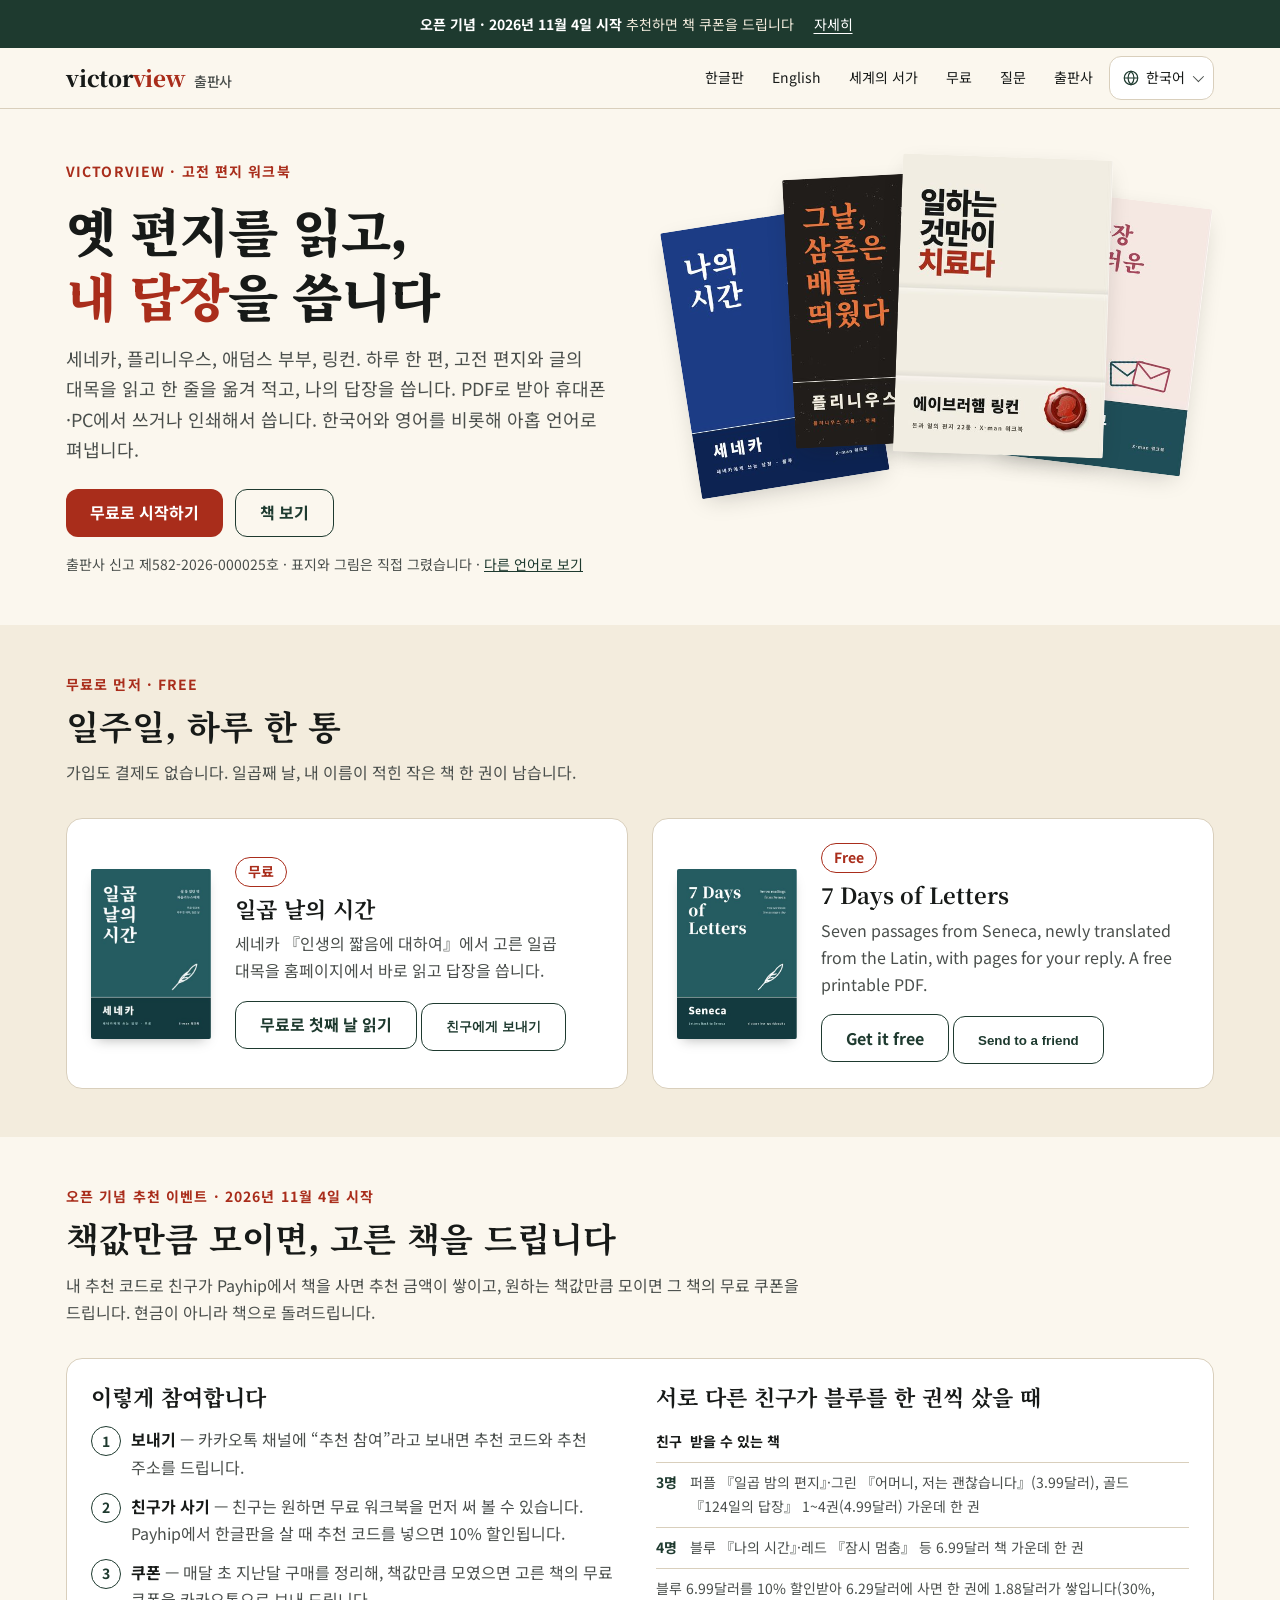
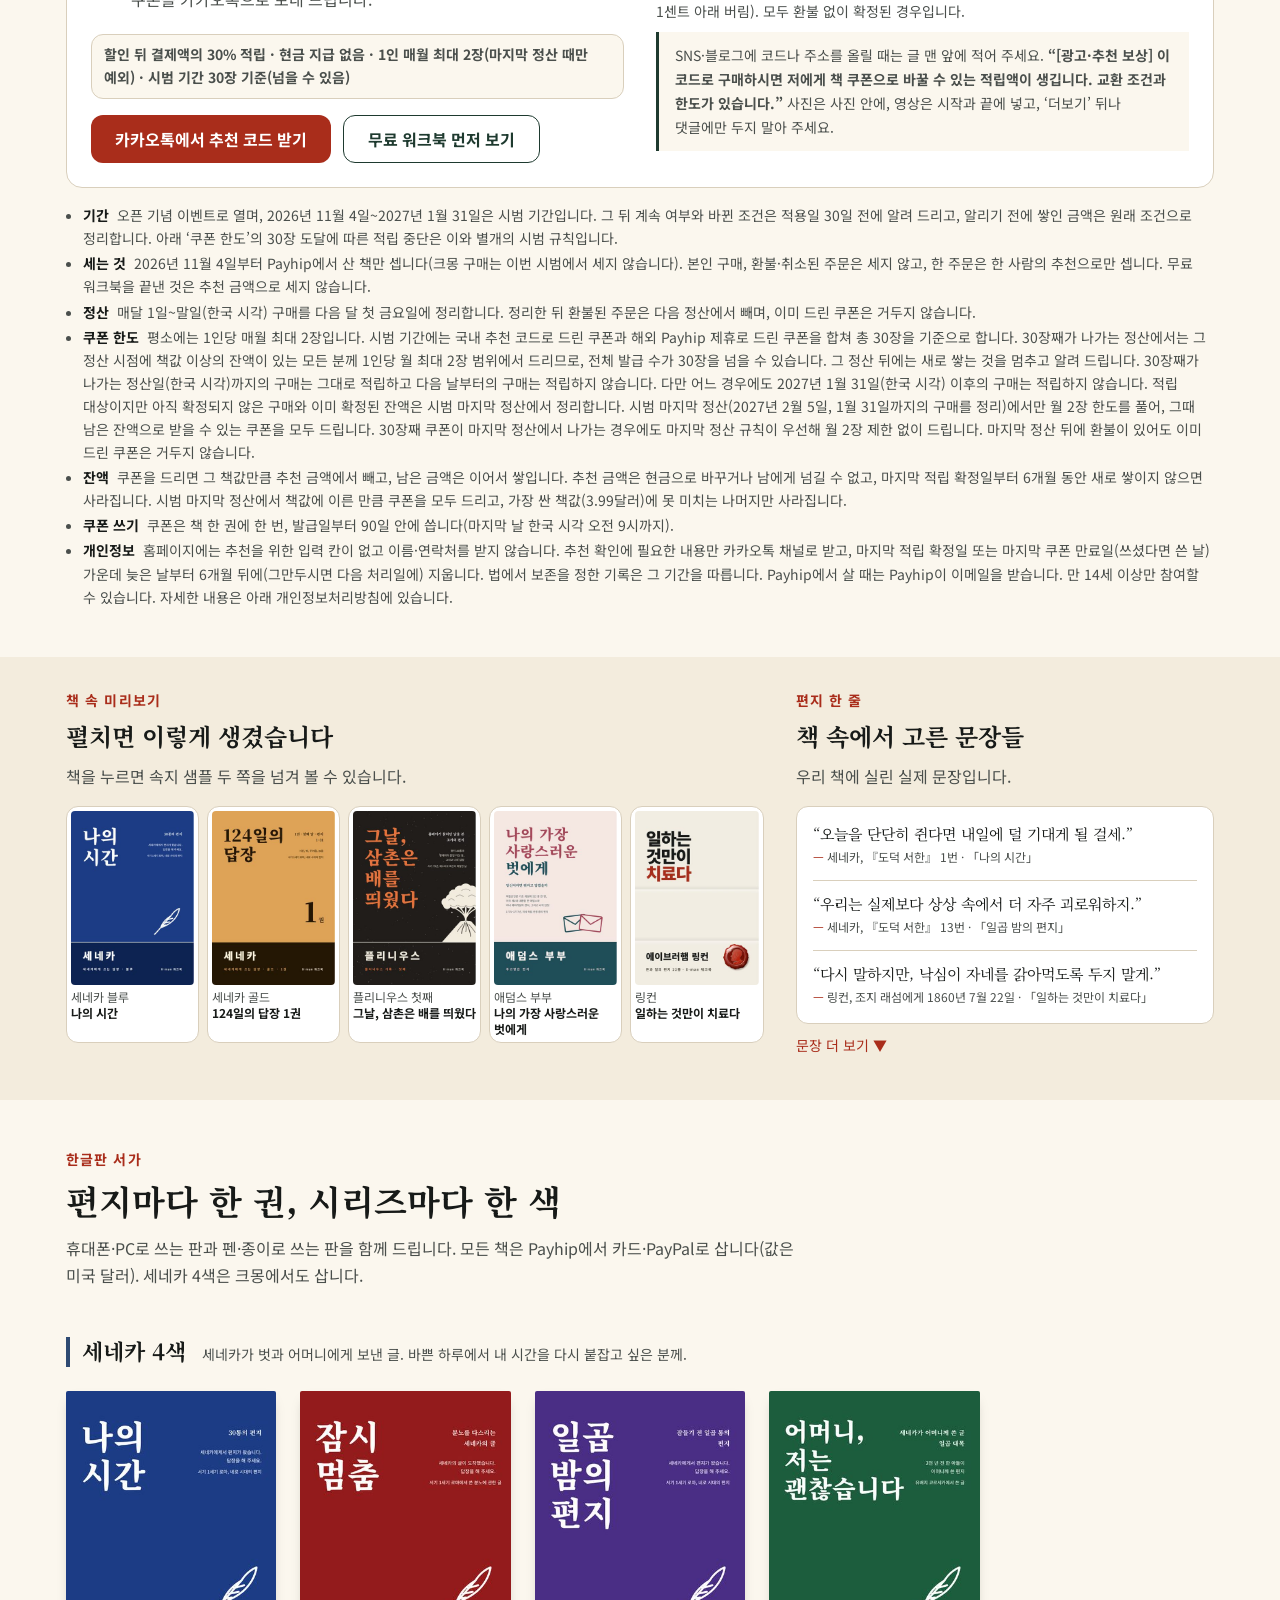
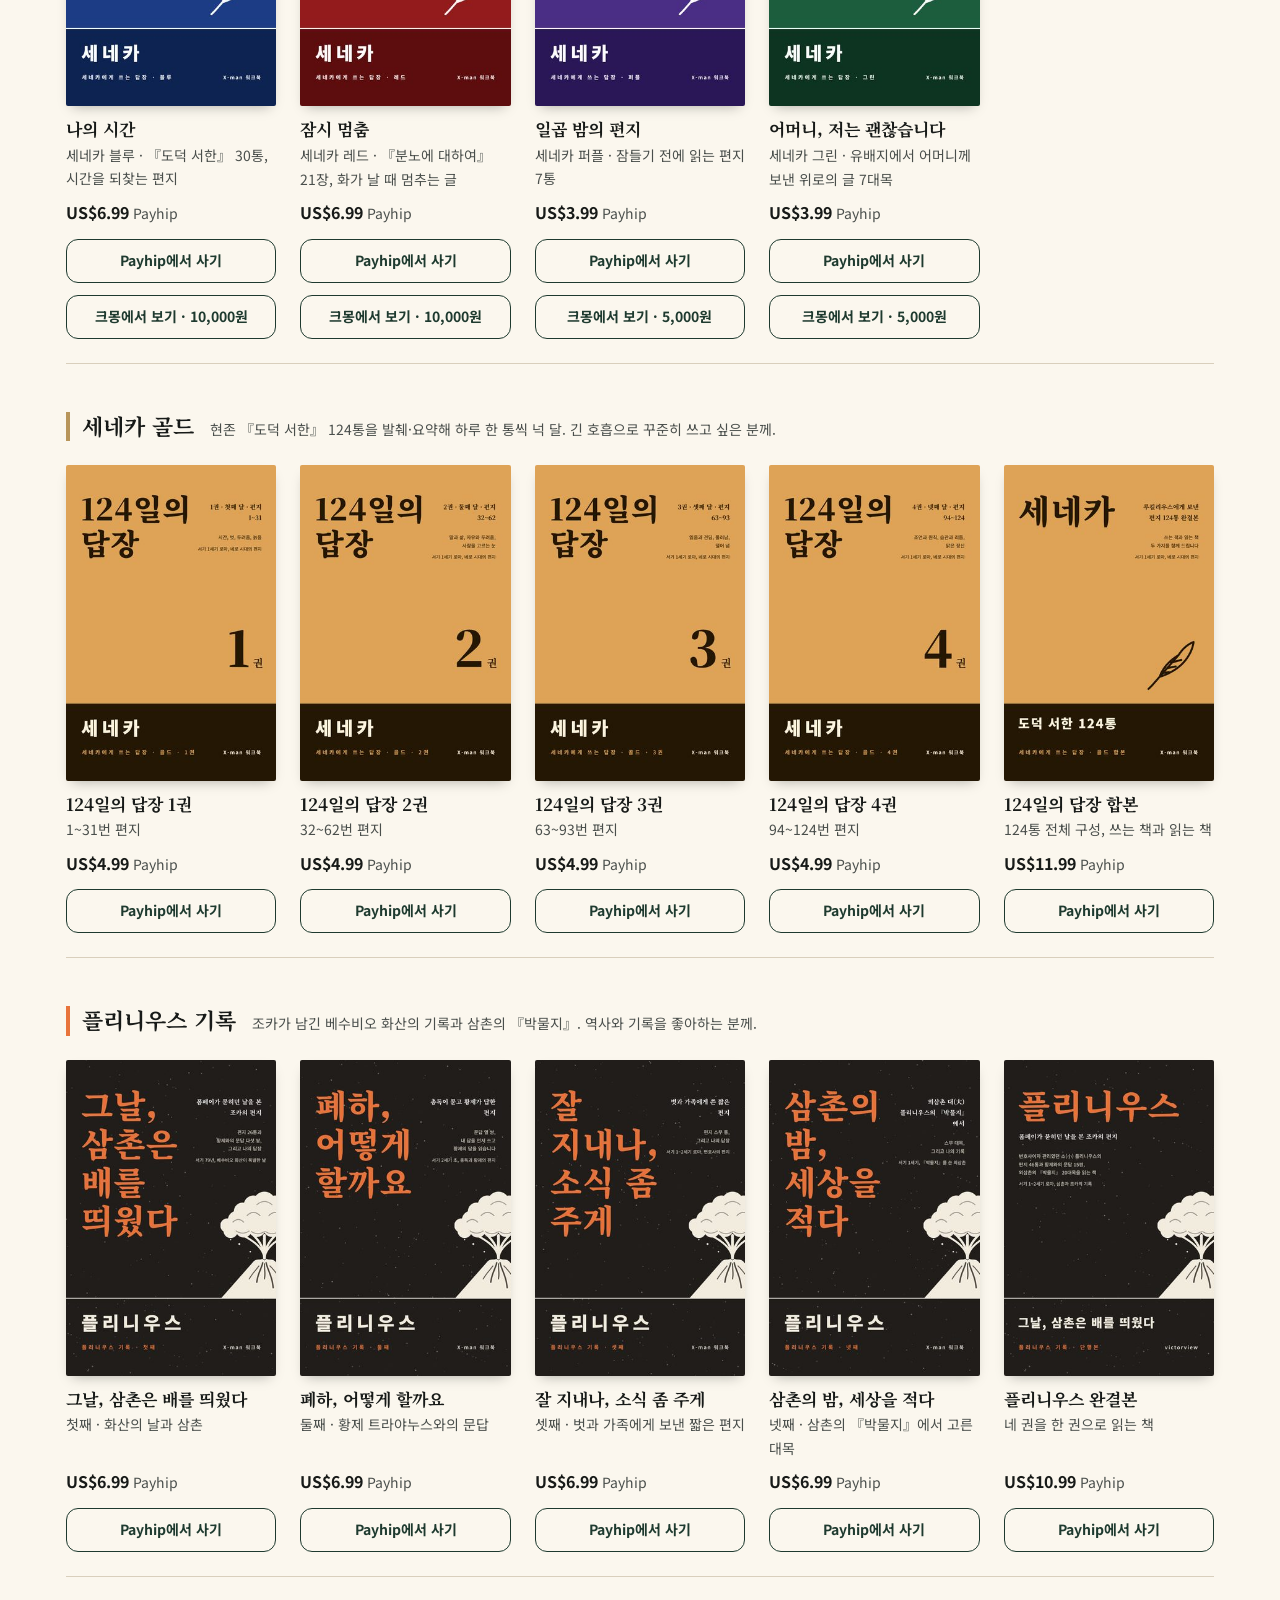
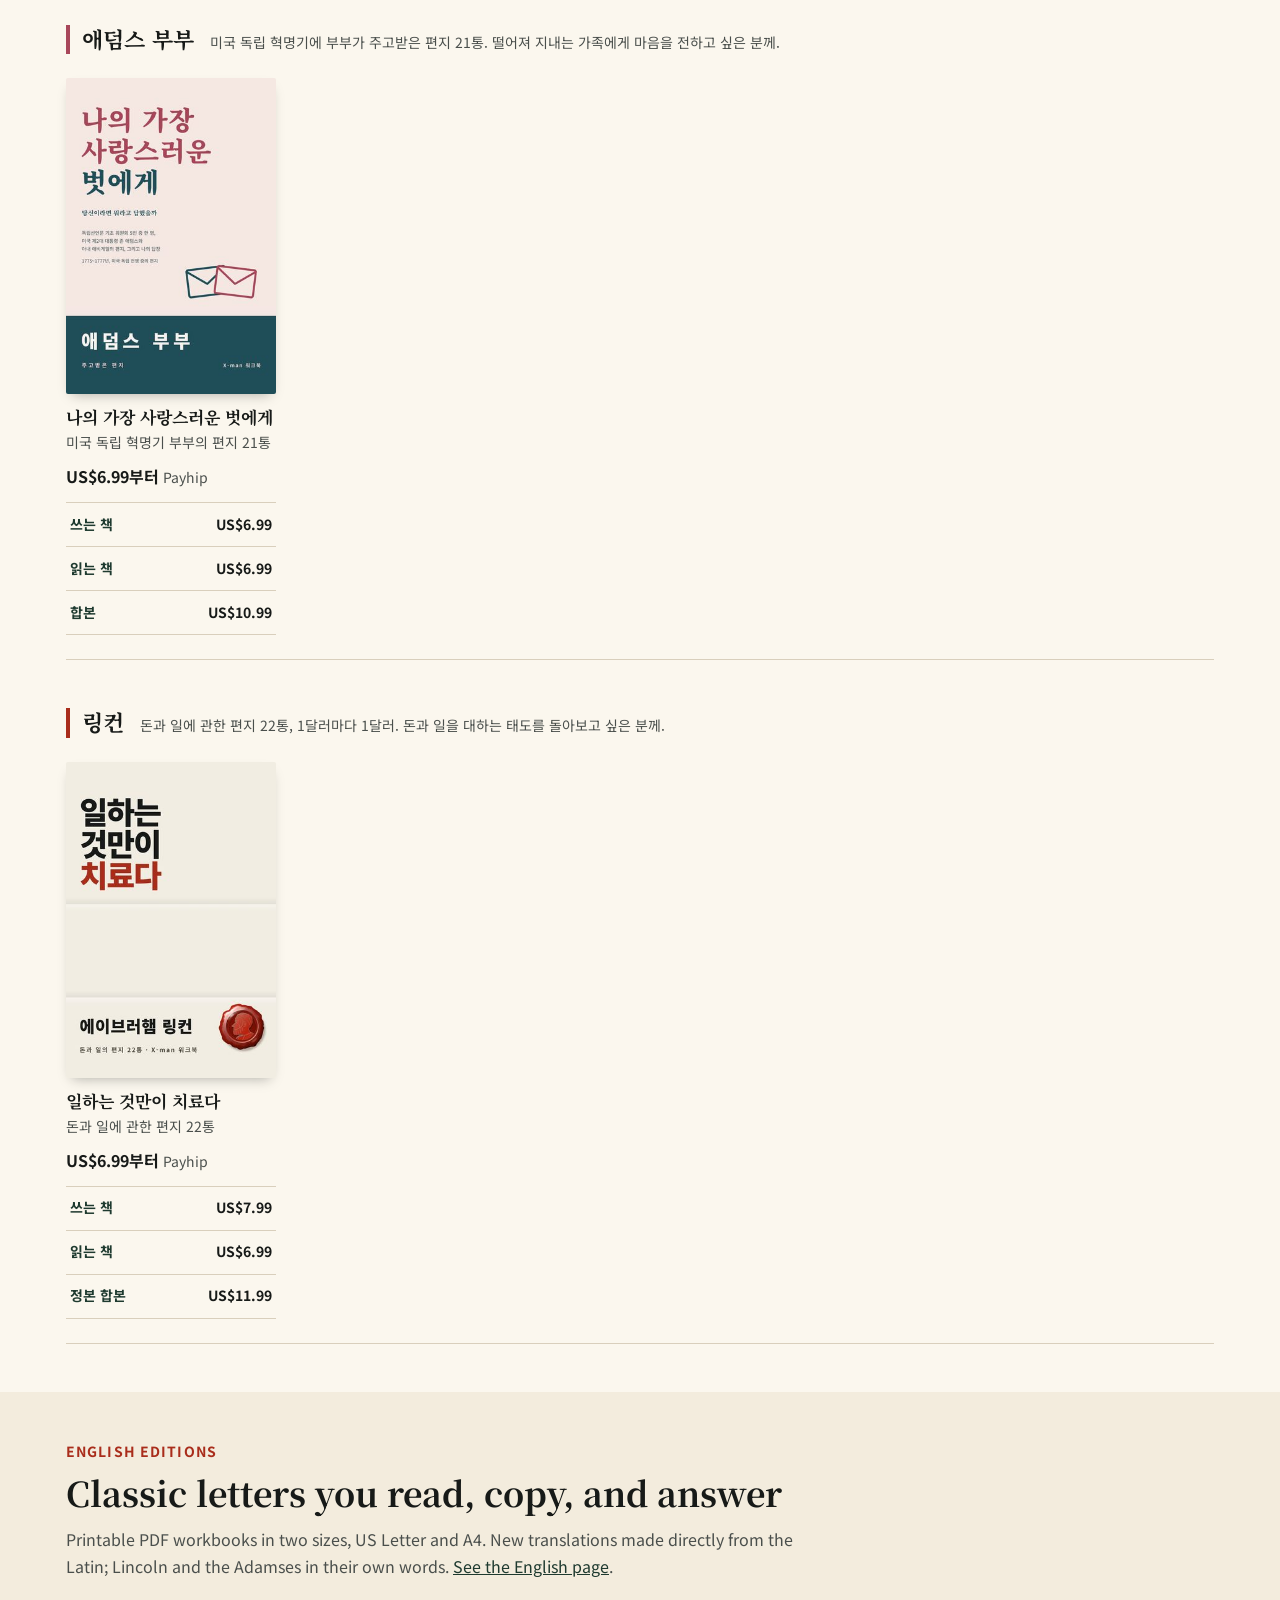
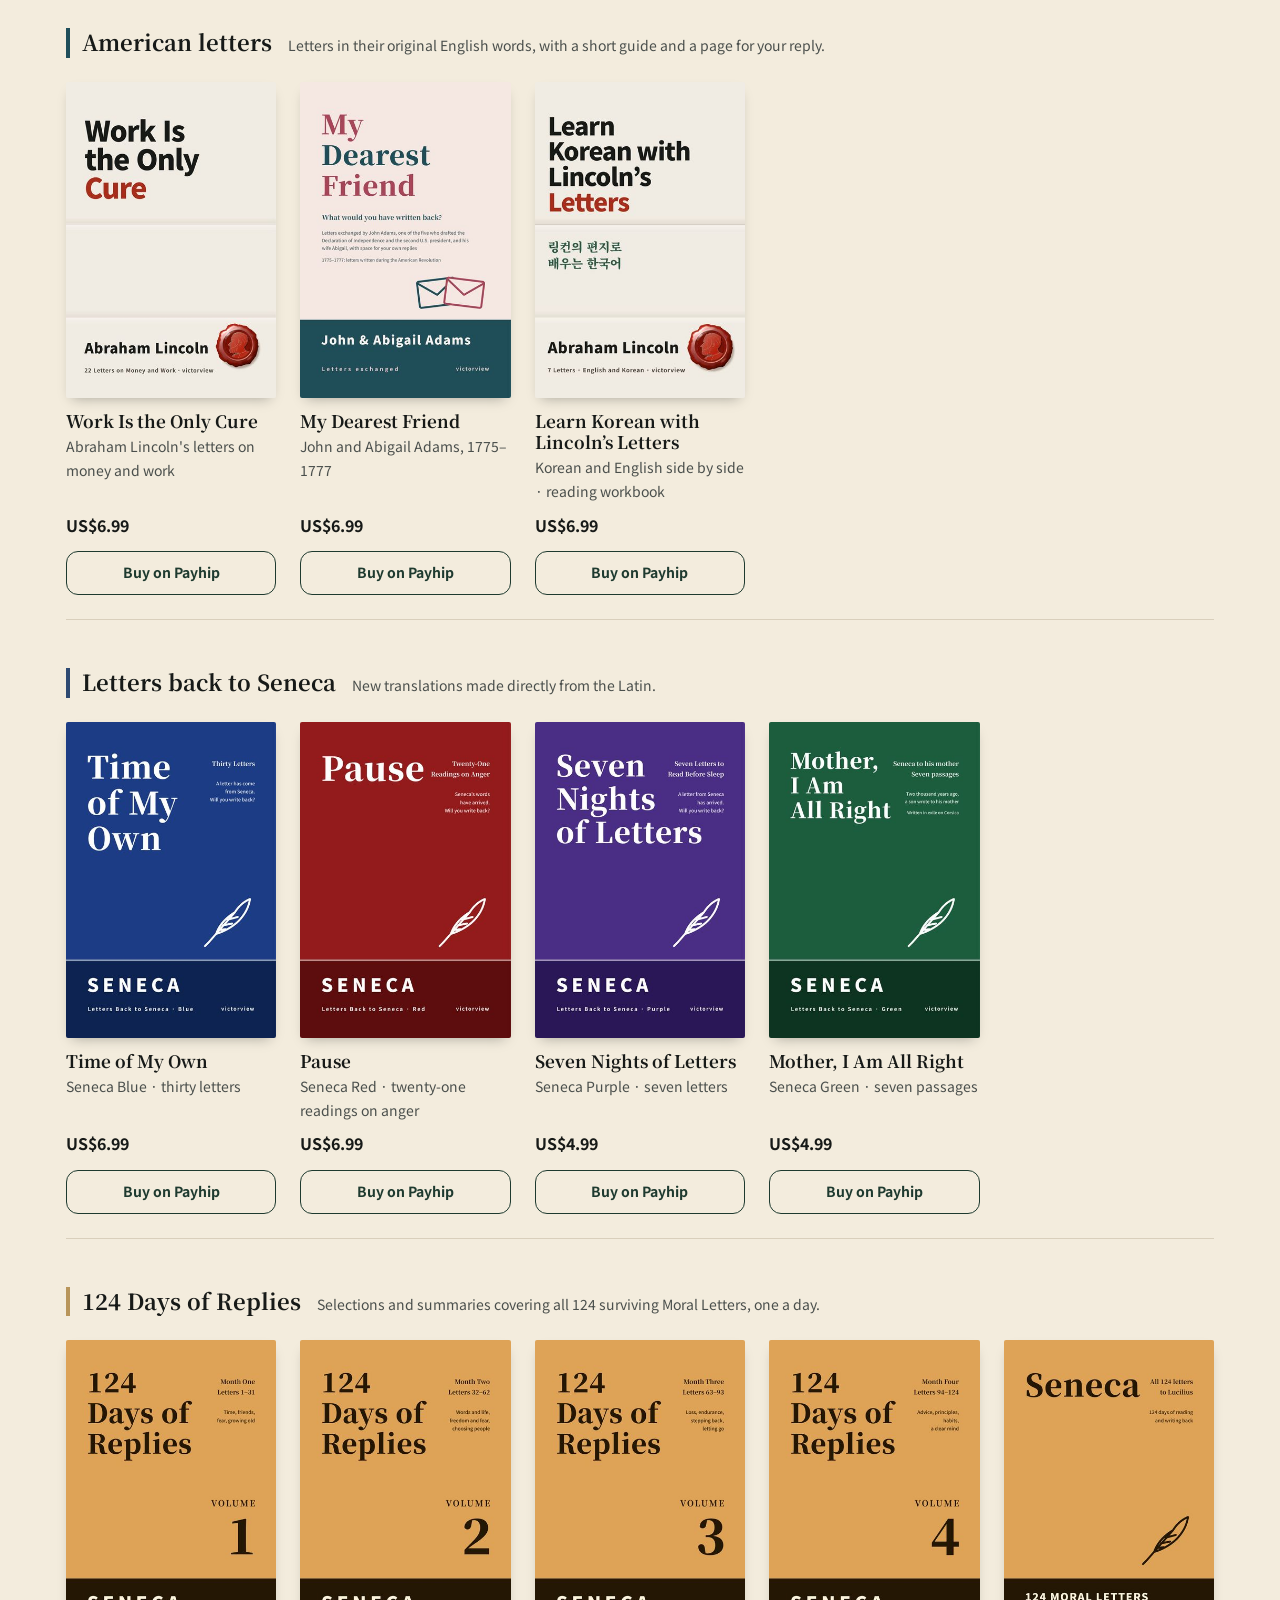
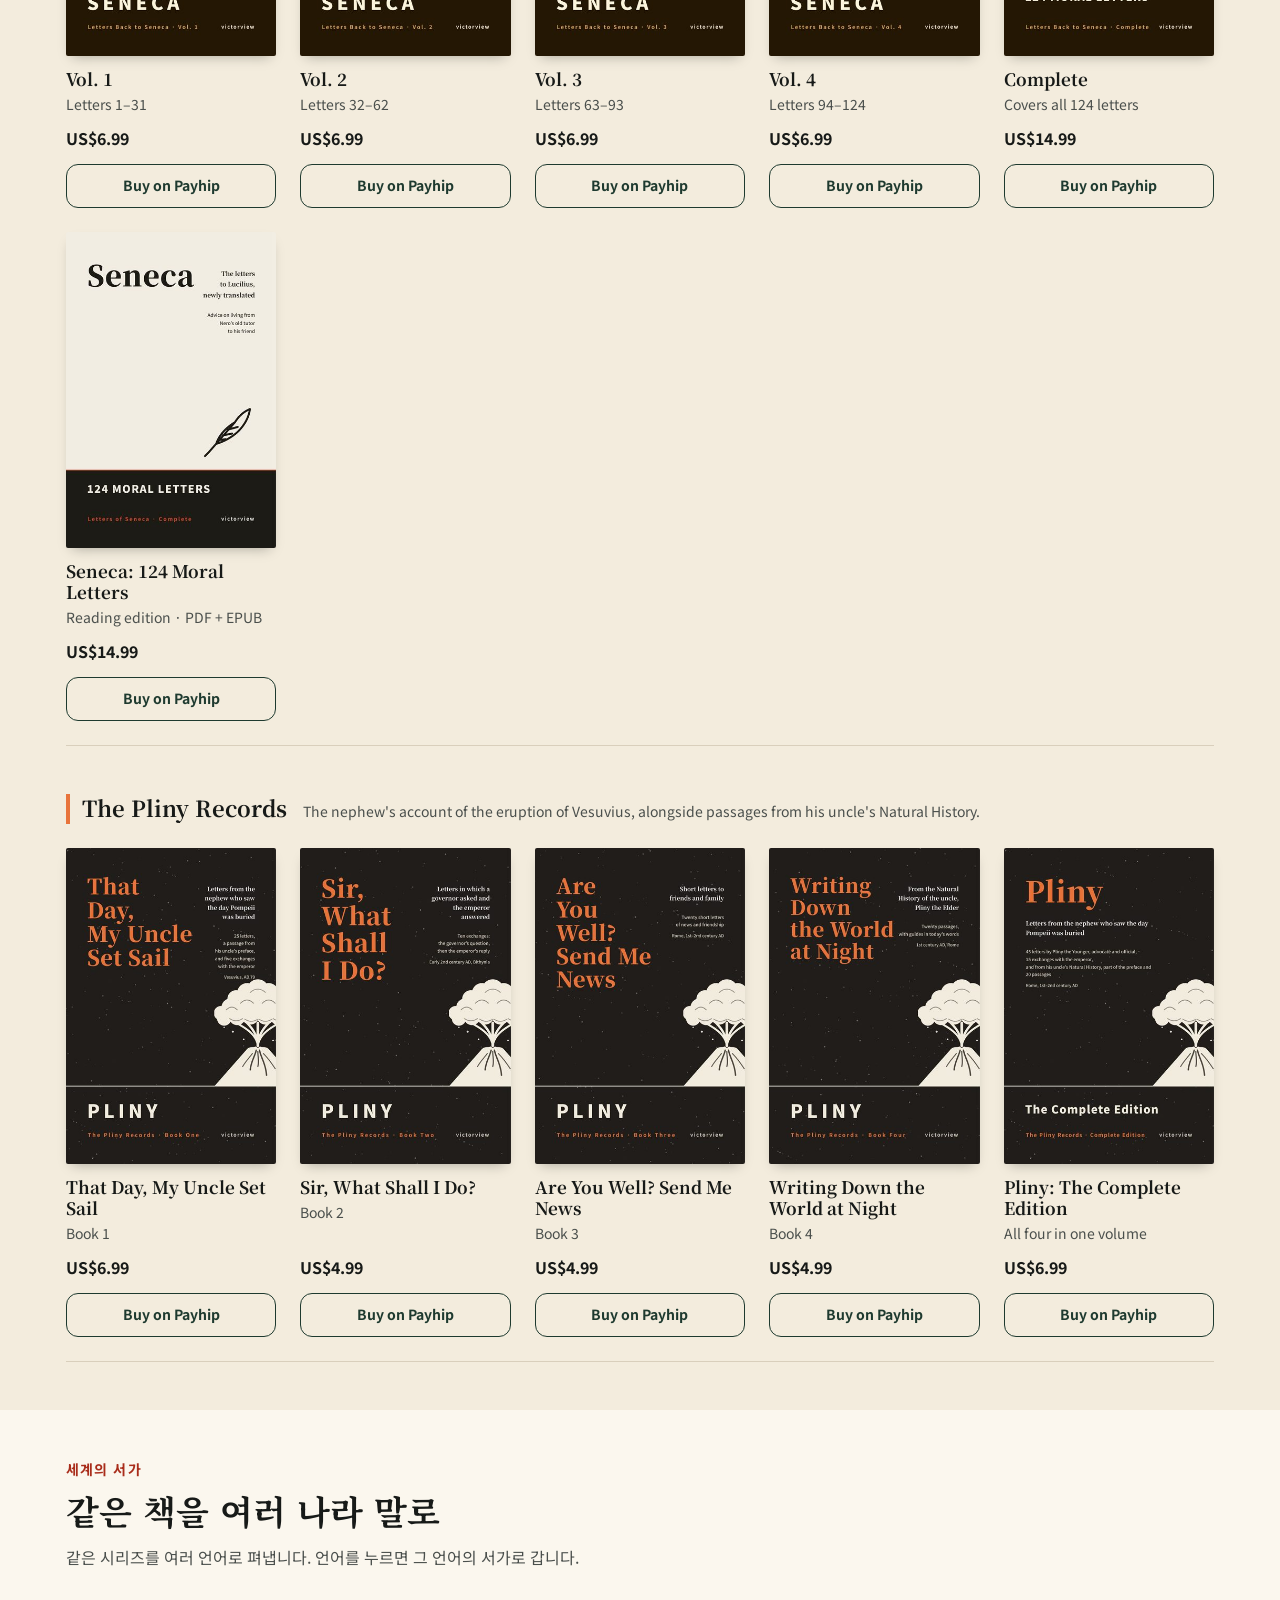
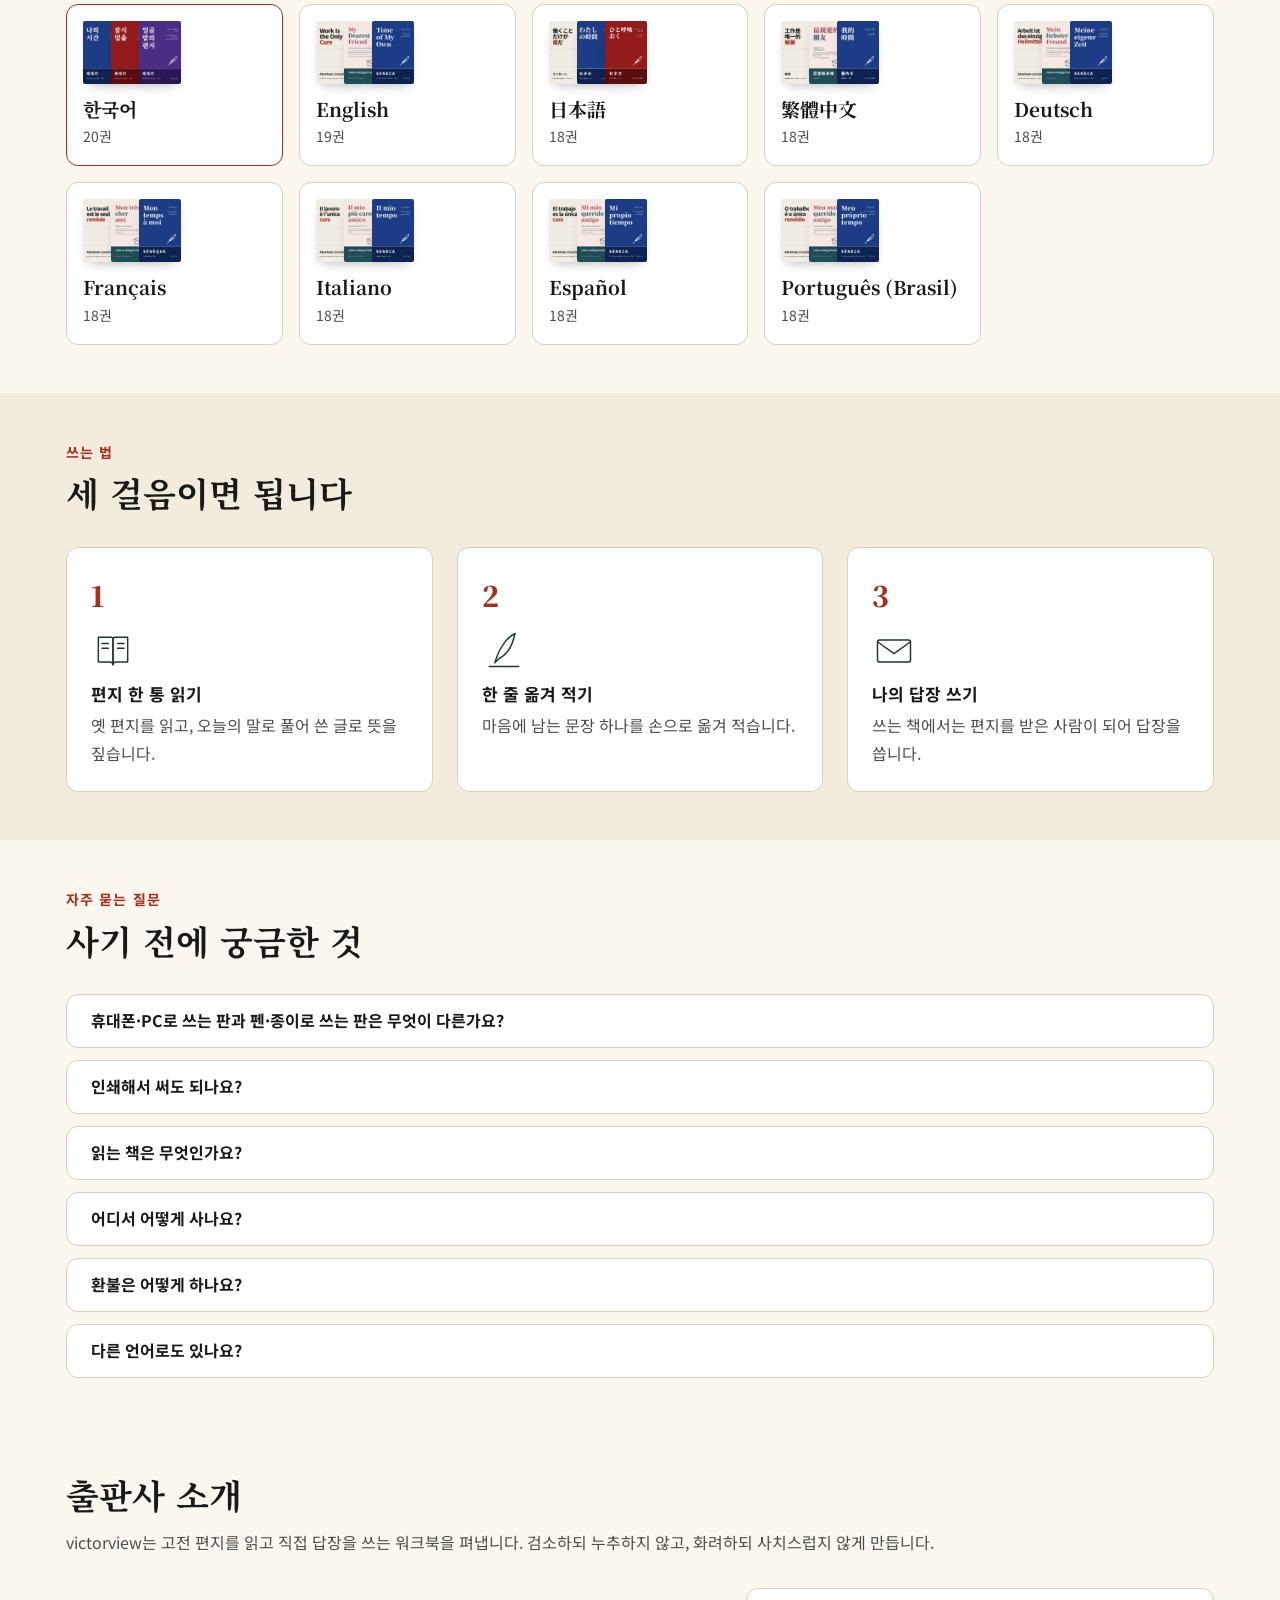
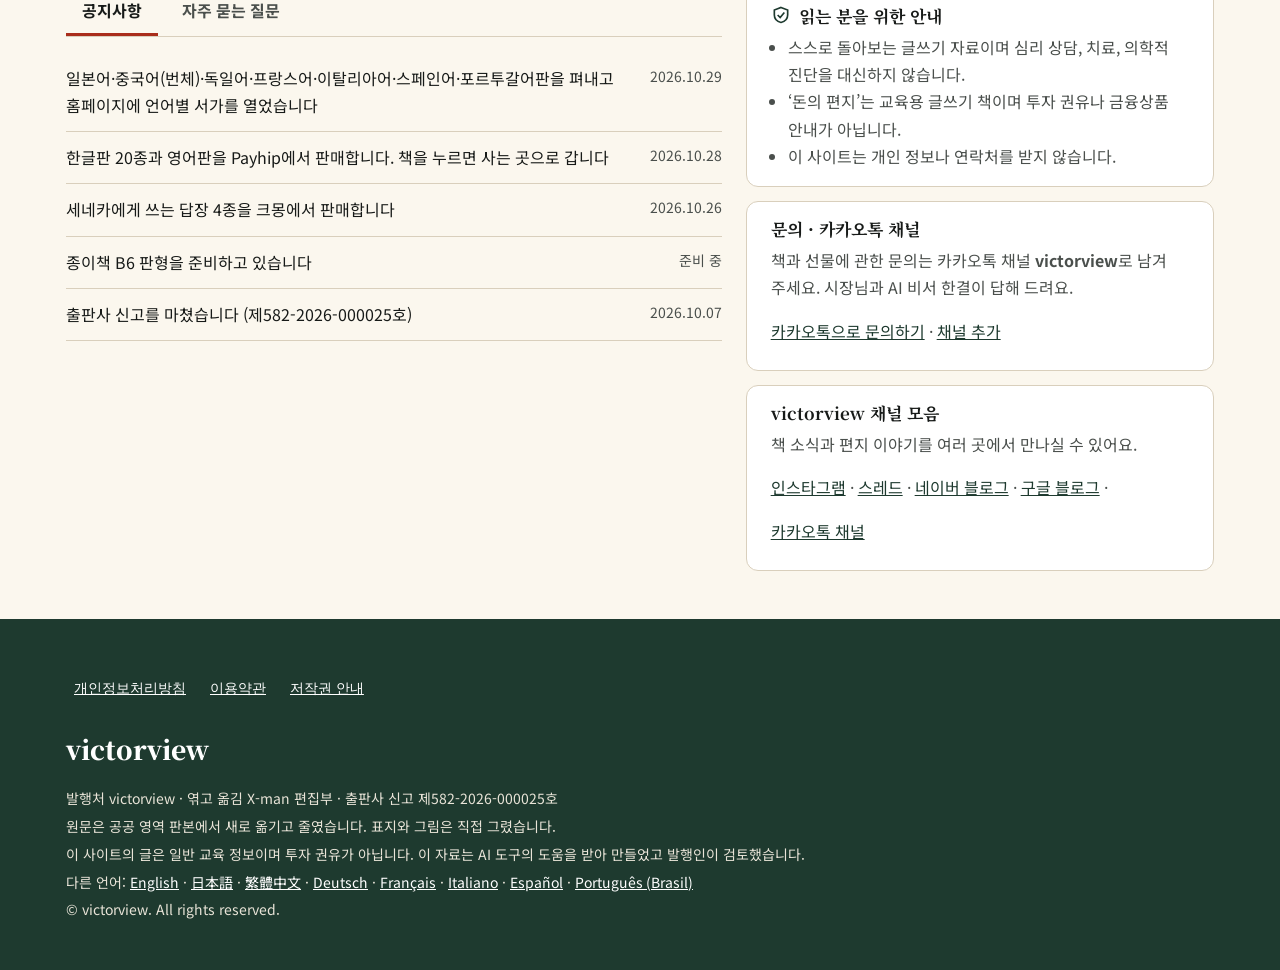
==== commit ccb72de4: "추천 이벤트 시작일 11/4로 변경, 시작 전 구매 미적립, 청약철회 고지 범위 조정, main 합침 Co-Authored-By: Claude Opus 5.5 <noreply@an" ====
--- a/index.html
+++ b/index.html
@@ -251,9 +251,11 @@
 @media (prefers-reduced-motion: reduce) { .reveal { opacity: 1; transform: none; transition: none; } }
 .no-js .reveal { opacity: 1; transform: none; }
 </style>
+<link rel="stylesheet" href="assets/referral.css">
 </head>
 <body class="no-js">
 
+<div class="ref-band" role="region" aria-label="오픈 기념 이벤트"><div class="wrap"><span><b>오픈 기념 · 2026년 11월 4일 시작</b> 추천하면 책 쿠폰을 드립니다</span><a href="#event">자세히</a></div></div>
 <header class="site">
   <div class="wrap">
     <a class="logo" href="#top">victor<i>view</i><span>출판사</span></a>
@@ -297,6 +299,45 @@
         <div class="freebox reveal"><img src="covers/ko/16.jpg" alt="『일곱 날의 시간』 표지" width="360" height="510" loading="lazy"><div><span class="tag">무료</span><h3>일곱 날의 시간</h3><p>세네카 『인생의 짧음에 대하여』에서 고른 일곱 대목을 홈페이지에서 바로 읽고 답장을 씁니다.</p><a class="btn ghost" href="free-seven-days.html">무료로 첫째 날 읽기</a> <button class="btn ghost share-btn" type="button" data-url="https://victorview.netlify.app/free-seven-days.html" data-title="일곱 날의 시간 · 무료 워크북" data-text="세네카의 글 일곱 대목에 하루 한 통 답장을 쓰는 무료 워크북이에요. 가입 없이 바로 시작할 수 있어요." data-done="주소를 복사했어요" data-copy="아래 주소를 복사해 보내세요">친구에게 보내기</button></div></div>
         <div class="freebox reveal" lang="en"><img src="covers/en/free.jpg" alt="Cover of 7 Days of Letters" width="400" height="566" loading="lazy"><div><span class="tag">Free</span><h3>7 Days of Letters</h3><p>Seven passages from Seneca, newly translated from the Latin, with pages for your reply. A free printable PDF.</p><a class="btn ghost" href="https://payhip.com/b/7rwTV" target="_blank" rel="noopener">Get it free</a> <button class="btn ghost share-btn" type="button" data-url="https://victorview.netlify.app/english.html#free" data-title="7 Days of Letters · free workbook" data-text="Seven short passages from Seneca and a page each day to write your reply. A free printable workbook." data-done="Link copied" data-copy="Copy this link">Send to a friend</button></div></div>
       </div>
+    </div>
+  </section>
+
+  <section class="sec ref-event" id="event">
+    <div class="wrap">
+      <div class="sec-head reveal"><span class="kicker">오픈 기념 추천 이벤트 · 2026년 11월 4일 시작</span><h2>책값만큼 모이면, 고른 책을 드립니다</h2><p>내 추천 코드로 친구가 Payhip에서 책을 사면 추천 금액이 쌓이고, 원하는 책값만큼 모이면 그 책의 무료 쿠폰을 드립니다. 현금이 아니라 책으로 돌려드립니다.</p></div>
+      <div class="ref-card reveal">
+        <div>
+          <h3>이렇게 참여합니다</h3>
+          <ol class="ref-steps">
+            <li><b>보내기</b> — 카카오톡 채널에 &ldquo;추천 참여&rdquo;라고 보내면 추천 코드와 추천 주소를 드립니다.</li>
+            <li><b>친구가 사기</b> — 친구는 원하면 무료 워크북을 먼저 써 볼 수 있습니다. Payhip에서 한글판을 살 때 추천 코드를 넣으면 10% 할인됩니다.</li>
+            <li><b>쿠폰</b> — 매달 초 지난달 구매를 정리해, 책값만큼 모였으면 고른 책의 무료 쿠폰을 카카오톡으로 보내 드립니다.</li>
+          </ol>
+          <p class="ref-key">할인 뒤 결제액의 30% 적립 · 현금 지급 없음 · 1인 매월 최대 2장(마지막 정산 때만 예외) · 시범 기간 30장 기준(넘을 수 있음)</p>
+          <div class="ref-acts"><a class="btn" href="https://pf.kakao.com/_bxhUmX/chat" target="_blank" rel="noopener">카카오톡에서 추천 코드 받기</a><a class="btn ghost" href="free-seven-days.html">무료 워크북 먼저 보기</a></div>
+        </div>
+        <div>
+          <h3>서로 다른 친구가 블루를 한 권씩 샀을 때</h3>
+          <table class="ref-table">
+            <thead><tr><th scope="col">친구</th><th scope="col">받을 수 있는 책</th></tr></thead>
+            <tbody>
+              <tr><td>3명</td><td>퍼플 『일곱 밤의 편지』·그린 『어머니, 저는 괜찮습니다』(3.99달러), 골드 『124일의 답장』 1~4권(4.99달러) 가운데 한 권</td></tr>
+              <tr><td>4명</td><td>블루 『나의 시간』·레드 『잠시 멈춤』 등 6.99달러 책 가운데 한 권</td></tr>
+            </tbody>
+          </table>
+          <p class="ref-note">블루 6.99달러를 10% 할인받아 6.29달러에 사면 한 권에 1.88달러가 쌓입니다(30%, 1센트 아래 버림). 모두 환불 없이 확정된 경우입니다.</p>
+          <p class="ref-disclose">SNS·블로그에 코드나 주소를 올릴 때는 글 맨 앞에 적어 주세요. <b>&ldquo;[광고·추천 보상] 이 코드로 구매하시면 저에게 책 쿠폰으로 바꿀 수 있는 적립액이 생깁니다. 교환 조건과 한도가 있습니다.&rdquo;</b> 사진은 사진 안에, 영상은 시작과 끝에 넣고, &lsquo;더보기&rsquo; 뒤나 댓글에만 두지 말아 주세요.</p>
+        </div>
+      </div>
+      <ul class="ref-fine reveal">
+        <li><b>기간</b> 오픈 기념 이벤트로 열며, 2026년 11월 4일~2027년 1월 31일은 시범 기간입니다. 그 뒤 계속 여부와 바뀐 조건은 적용일 30일 전에 알려 드리고, 알리기 전에 쌓인 금액은 원래 조건으로 정리합니다. 아래 &lsquo;쿠폰 한도&rsquo;의 30장 도달에 따른 적립 중단은 이와 별개의 시범 규칙입니다.</li>
+        <li><b>세는 것</b> 2026년 11월 4일부터 Payhip에서 산 책만 셉니다(크몽 구매는 이번 시범에서 세지 않습니다). 본인 구매, 환불·취소된 주문은 세지 않고, 한 주문은 한 사람의 추천으로만 셉니다. 무료 워크북을 끝낸 것은 추천 금액으로 세지 않습니다.</li>
+        <li><b>정산</b> 매달 1일~말일(한국 시각) 구매를 다음 달 첫 금요일에 정리합니다. 정리한 뒤 환불된 주문은 다음 정산에서 빼며, 이미 드린 쿠폰은 거두지 않습니다.</li>
+        <li><b>쿠폰 한도</b> 평소에는 1인당 매월 최대 2장입니다. 시범 기간에는 국내 추천 코드로 드린 쿠폰과 해외 Payhip 제휴로 드린 쿠폰을 합쳐 총 30장을 기준으로 합니다. 30장째가 나가는 정산에서는 그 정산 시점에 책값 이상의 잔액이 있는 모든 분께 1인당 월 최대 2장 범위에서 드리므로, 전체 발급 수가 30장을 넘을 수 있습니다. 그 정산 뒤에는 새로 쌓는 것을 멈추고 알려 드립니다. 30장째가 나가는 정산일(한국 시각)까지의 구매는 그대로 적립하고 다음 날부터의 구매는 적립하지 않습니다. 다만 어느 경우에도 2027년 1월 31일(한국 시각) 이후의 구매는 적립하지 않습니다. 적립 대상이지만 아직 확정되지 않은 구매와 이미 확정된 잔액은 시범 마지막 정산에서 정리합니다. 시범 마지막 정산(2027년 2월 5일, 1월 31일까지의 구매를 정리)에서만 월 2장 한도를 풀어, 그때 남은 잔액으로 받을 수 있는 쿠폰을 모두 드립니다. 30장째 쿠폰이 마지막 정산에서 나가는 경우에도 마지막 정산 규칙이 우선해 월 2장 제한 없이 드립니다. 마지막 정산 뒤에 환불이 있어도 이미 드린 쿠폰은 거두지 않습니다.</li>
+        <li><b>잔액</b> 쿠폰을 드리면 그 책값만큼 추천 금액에서 빼고, 남은 금액은 이어서 쌓입니다. 추천 금액은 현금으로 바꾸거나 남에게 넘길 수 없고, 마지막 적립 확정일부터 6개월 동안 새로 쌓이지 않으면 사라집니다. 시범 마지막 정산에서 책값에 이른 만큼 쿠폰을 모두 드리고, 가장 싼 책값(3.99달러)에 못 미치는 나머지만 사라집니다.</li>
+        <li><b>쿠폰 쓰기</b> 쿠폰은 책 한 권에 한 번, 발급일부터 90일 안에 씁니다(마지막 날 한국 시각 오전 9시까지).</li>
+        <li><b>개인정보</b> 홈페이지에는 추천을 위한 입력 칸이 없고 이름·연락처를 받지 않습니다. 추천 확인에 필요한 내용만 카카오톡 채널로 받고, 마지막 적립 확정일 또는 마지막 쿠폰 만료일(쓰셨다면 쓴 날) 가운데 늦은 날부터 6개월 뒤에(그만두시면 다음 처리일에) 지웁니다. 법에서 보존을 정한 기록은 그 기간을 따릅니다. Payhip에서 살 때는 Payhip이 이메일을 받습니다. 만 14세 이상만 참여할 수 있습니다. 자세한 내용은 아래 개인정보처리방침에 있습니다.</li>
+      </ul>
     </div>
   </section>
 
@@ -398,7 +439,7 @@
   </section>
 
 <!-- GEN:world -->
-<section class="sec" id="world"><div class="wrap"><div class="sec-head reveal"><span class="kicker">세계의 서가</span><h2>같은 책을 여러 나라 말로</h2><p>같은 시리즈를 여러 언어로 펴냅니다. 언어를 누르면 그 언어의 서가로 갑니다.</p></div><ul class="world"><li><a href="./" hreflang="ko" aria-current="page"><span class="thumbs"><img src="covers/ko/01.jpg" alt="" width="42" height="63" loading="lazy" decoding="async"><img src="covers/ko/02.jpg" alt="" width="42" height="63" loading="lazy" decoding="async"><img src="covers/ko/03.jpg" alt="" width="42" height="63" loading="lazy" decoding="async"></span><b lang="ko">한국어</b><span>20권</span></a></li><li><a href="english.html" hreflang="en"><span class="thumbs"><img src="covers/en/lincoln.jpg" alt="" width="42" height="63" loading="lazy" decoding="async"><img src="covers/en/adams.jpg" alt="" width="42" height="63" loading="lazy" decoding="async"><img src="covers/en/blue.jpg" alt="" width="42" height="63" loading="lazy" decoding="async"></span><b lang="en">English</b><span>19권</span></a></li><li><a href="ja/" hreflang="ja"><span class="thumbs"><img src="covers/ja/lincoln.jpg" alt="" width="42" height="63" loading="lazy" decoding="async"><img src="covers/ja/blue.jpg" alt="" width="42" height="63" loading="lazy" decoding="async"><img src="covers/ja/red.jpg" alt="" width="42" height="63" loading="lazy" decoding="async"></span><b lang="ja">日本語</b><span>18권</span></a></li><li><a href="zh-tw/" hreflang="zh-TW"><span class="thumbs"><img src="covers/zh/lincoln.jpg" alt="" width="42" height="63" loading="lazy" decoding="async"><img src="covers/zh/adams.jpg" alt="" width="42" height="63" loading="lazy" decoding="async"><img src="covers/zh/blue.jpg" alt="" width="42" height="63" loading="lazy" decoding="async"></span><b lang="zh-TW">繁體中文</b><span>7권</span></a></li><li><a href="de/" hreflang="de"><span class="thumbs"><img src="covers/de/lincoln.jpg" alt="" width="42" height="63" loading="lazy" decoding="async"><img src="covers/de/adams.jpg" alt="" width="42" height="63" loading="lazy" decoding="async"><img src="covers/de/blue.jpg" alt="" width="42" height="63" loading="lazy" decoding="async"></span><b lang="de">Deutsch</b><span>18권</span></a></li><li><a href="fr/" hreflang="fr"><span class="thumbs"><img src="covers/fr/lincoln.jpg" alt="" width="42" height="63" loading="lazy" decoding="async"><img src="covers/fr/adams.jpg" alt="" width="42" height="63" loading="lazy" decoding="async"><img src="covers/fr/blue.jpg" alt="" width="42" height="63" loading="lazy" decoding="async"></span><b lang="fr">Français</b><span>18권</span></a></li><li><a href="it/" hreflang="it"><span class="thumbs"><img src="covers/it/lincoln.jpg" alt="" width="42" height="63" loading="lazy" decoding="async"><img src="covers/it/adams.jpg" alt="" width="42" height="63" loading="lazy" decoding="async"><img src="covers/it/blue.jpg" alt="" width="42" height="63" loading="lazy" decoding="async"></span><b lang="it">Italiano</b><span>18권</span></a></li><li><a href="es/" hreflang="es"><span class="thumbs"><img src="covers/es/lincoln.jpg" alt="" width="42" height="63" loading="lazy" decoding="async"><img src="covers/es/adams.jpg" alt="" width="42" height="63" loading="lazy" decoding="async"><img src="covers/es/blue.jpg" alt="" width="42" height="63" loading="lazy" decoding="async"></span><b lang="es">Español</b><span>18권</span></a></li><li><a href="pt-br/" hreflang="pt-BR"><span class="thumbs"><img src="covers/pt/lincoln.jpg" alt="" width="42" height="63" loading="lazy" decoding="async"><img src="covers/pt/adams.jpg" alt="" width="42" height="63" loading="lazy" decoding="async"><img src="covers/pt/blue.jpg" alt="" width="42" height="63" loading="lazy" decoding="async"></span><b lang="pt-BR">Português (Brasil)</b><span>12권</span></a></li></ul></div></section>
+<section class="sec" id="world"><div class="wrap"><div class="sec-head reveal"><span class="kicker">세계의 서가</span><h2>같은 책을 여러 나라 말로</h2><p>같은 시리즈를 여러 언어로 펴냅니다. 언어를 누르면 그 언어의 서가로 갑니다.</p></div><ul class="world"><li><a href="./" hreflang="ko" aria-current="page"><span class="thumbs"><img src="covers/ko/01.jpg" alt="" width="42" height="63" loading="lazy" decoding="async"><img src="covers/ko/02.jpg" alt="" width="42" height="63" loading="lazy" decoding="async"><img src="covers/ko/03.jpg" alt="" width="42" height="63" loading="lazy" decoding="async"></span><b lang="ko">한국어</b><span>20권</span></a></li><li><a href="english.html" hreflang="en"><span class="thumbs"><img src="covers/en/lincoln.jpg" alt="" width="42" height="63" loading="lazy" decoding="async"><img src="covers/en/adams.jpg" alt="" width="42" height="63" loading="lazy" decoding="async"><img src="covers/en/blue.jpg" alt="" width="42" height="63" loading="lazy" decoding="async"></span><b lang="en">English</b><span>19권</span></a></li><li><a href="ja/" hreflang="ja"><span class="thumbs"><img src="covers/ja/lincoln.jpg" alt="" width="42" height="63" loading="lazy" decoding="async"><img src="covers/ja/blue.jpg" alt="" width="42" height="63" loading="lazy" decoding="async"><img src="covers/ja/red.jpg" alt="" width="42" height="63" loading="lazy" decoding="async"></span><b lang="ja">日本語</b><span>18권</span></a></li><li><a href="zh-tw/" hreflang="zh-TW"><span class="thumbs"><img src="covers/zh/lincoln.jpg" alt="" width="42" height="63" loading="lazy" decoding="async"><img src="covers/zh/adams.jpg" alt="" width="42" height="63" loading="lazy" decoding="async"><img src="covers/zh/blue.jpg" alt="" width="42" height="63" loading="lazy" decoding="async"></span><b lang="zh-TW">繁體中文</b><span>18권</span></a></li><li><a href="de/" hreflang="de"><span class="thumbs"><img src="covers/de/lincoln.jpg" alt="" width="42" height="63" loading="lazy" decoding="async"><img src="covers/de/adams.jpg" alt="" width="42" height="63" loading="lazy" decoding="async"><img src="covers/de/blue.jpg" alt="" width="42" height="63" loading="lazy" decoding="async"></span><b lang="de">Deutsch</b><span>18권</span></a></li><li><a href="fr/" hreflang="fr"><span class="thumbs"><img src="covers/fr/lincoln.jpg" alt="" width="42" height="63" loading="lazy" decoding="async"><img src="covers/fr/adams.jpg" alt="" width="42" height="63" loading="lazy" decoding="async"><img src="covers/fr/blue.jpg" alt="" width="42" height="63" loading="lazy" decoding="async"></span><b lang="fr">Français</b><span>18권</span></a></li><li><a href="it/" hreflang="it"><span class="thumbs"><img src="covers/it/lincoln.jpg" alt="" width="42" height="63" loading="lazy" decoding="async"><img src="covers/it/adams.jpg" alt="" width="42" height="63" loading="lazy" decoding="async"><img src="covers/it/blue.jpg" alt="" width="42" height="63" loading="lazy" decoding="async"></span><b lang="it">Italiano</b><span>18권</span></a></li><li><a href="es/" hreflang="es"><span class="thumbs"><img src="covers/es/lincoln.jpg" alt="" width="42" height="63" loading="lazy" decoding="async"><img src="covers/es/adams.jpg" alt="" width="42" height="63" loading="lazy" decoding="async"><img src="covers/es/blue.jpg" alt="" width="42" height="63" loading="lazy" decoding="async"></span><b lang="es">Español</b><span>18권</span></a></li><li><a href="pt-br/" hreflang="pt-BR"><span class="thumbs"><img src="covers/pt/lincoln.jpg" alt="" width="42" height="63" loading="lazy" decoding="async"><img src="covers/pt/adams.jpg" alt="" width="42" height="63" loading="lazy" decoding="async"><img src="covers/pt/blue.jpg" alt="" width="42" height="63" loading="lazy" decoding="async"></span><b lang="pt-BR">Português (Brasil)</b><span>18권</span></a></li></ul></div></section>
 <!-- /GEN:world -->
 
   <section class="sec alt" id="how">
@@ -419,7 +460,7 @@
       <details><summary>인쇄해서 써도 되나요?</summary><p>네. 펜·종이로 쓰는 판은 집에서 인쇄해 쓰도록 만들었습니다. 산 분이 개인적으로 쓰는 범위에서 인쇄할 수 있습니다.</p></details>
       <details><summary>읽는 책은 무엇인가요?</summary><p>답장 칸 없이 편지와 풀이를 이어 읽는 판입니다. 단행본과 합본에 들어 있습니다.</p></details>
       <details><summary>어디서 어떻게 사나요?</summary><p>한글판을 비롯한 모든 책은 Payhip에서 카드와 PayPal로 삽니다. 값은 미국 달러이고, 결제하면 PDF 파일을 바로 내려받습니다. 세네카 4색은 크몽에서도 살 수 있습니다.</p></details>
-      <details><summary>환불은 어떻게 하나요?</summary><p>내려받은 전자책은 환불이 제한됩니다. 구매 전에 책 속 미리보기와 상품 페이지를 꼭 확인해 주세요. 파일이 열리지 않거나 설명과 다른 책이 온 경우에는 환불해 드립니다(문의: <a href="mailto:victorview.books@gmail.com">victorview.books@gmail.com</a>).</p></details>
+      <details><summary>환불은 어떻게 하나요?</summary><p>내려받은 전자책은 단순 변심에 따른 청약철회(환불)가 제한될 수 있습니다. 구매 전에 책 속 미리보기와 상품 페이지를 꼭 확인해 주세요. 파일이 열리지 않거나 설명과 다른 책이 온 경우에는 환불해 드립니다. 그 밖에 법에서 정한 소비자의 권리는 그대로 지켜집니다(문의: <a href="mailto:victorview.books@gmail.com">victorview.books@gmail.com</a>).</p></details>
       <details><summary>다른 언어로도 있나요?</summary><p>영어, 일본어, 중국어(번체), 독일어, 프랑스어, 이탈리아어, 스페인어, 포르투갈어(브라질)로 펴냅니다. 세네카와 플리니우스는 라틴어에서 새로 옮겼고, 링컨과 애덤스 부부는 영어 원문을 바탕으로 했습니다. <a href="#world">세계의 서가</a>에서 언어를 고르면 그 언어의 서가로 갑니다.</p></details>
     </div>
   </section>
@@ -503,6 +544,16 @@
   <ul><li>사이트는 Netlify(미국)를 통해 전달됩니다. 페이지를 여는 과정에서 접속 기록(IP 주소, 브라우저 종류 등)이 Netlify에 남을 수 있습니다.</li>
   <li>글꼴은 Google Fonts에서 불러옵니다. 이때 브라우저가 Google의 서버에 접속합니다.</li>
   <li>출판사는 방문자를 따로 추적하는 분석 도구나 광고 쿠키를 쓰지 않습니다.</li></ul>
+  <h3>추천 이벤트에 참여하실 때</h3>
+  <ul><li>홈페이지에는 추천을 위한 입력 칸이 없고 이름·연락처를 받지 않습니다. 추천 주소(?ref=)로 들어오면 추천 코드가 이 브라우저의 사이트 저장소에 저장되어 무료 워크북 화면에 보이고, 이벤트가 끝나면 지워집니다. 추천 코드는 주소에 들어 있어 Netlify 접속 기록에 남을 수 있으므로 실명이 아닌 무작위 코드를 씁니다.</li>
+  <li>한국: 추천에 참여하는 분이 카카오톡 채널로 보낸 대화(카카오톡 프로필 이름 포함)와 추천 코드, 추천으로 생긴 Payhip 주문의 주문 번호·결제액을 추천 금액 계산과 책 쿠폰 보내기에만 씁니다.</li>
+  <li>해외: Payhip 제휴(Affiliate)에 가입한 분의 이름·이메일과 Payhip이 주는 추천 판매 보고서 가운데 주문 번호·결제액만 같은 목적에 씁니다.</li>
+  <li>보관과 파기: 마지막 적립 확정일 또는 마지막 쿠폰의 만료일(쓴 경우 쓴 날) 가운데 늦은 날부터 6개월 뒤 지웁니다. 적립이 한 번도 없으면 참여 신청일부터 6개월 뒤 지웁니다. 그만두겠다고 하시면 요청을 받은 날부터 7일 안에 지웁니다. 법에 따라 거래 기록을 보관해야 하는 경우에는 그 기간을 따릅니다.</li>
+  <li>추천 장부는 출판사가 쓰는 Google 드라이브(Google이 제공하는 저장 서비스)에 보관합니다. 대화는 카카오, 주문·제휴 정보는 Payhip이 각자의 방침에 따라 처리합니다.</li>
+  <li>열람·정정·삭제·처리 정지 요청과 개인정보 문의: 카카오톡 채널 <b>victorview</b>에 &ldquo;개인정보&rdquo;라고 보내 주시거나 <a href="mailto:victorview.books@gmail.com">victorview.books@gmail.com</a>으로 알려 주세요.</li>
+  <li>동의하지 않으셔도 무료 워크북과 책은 그대로 쓰실 수 있습니다. 만 14세 미만은 참여할 수 없습니다.</li></ul>
+  <h3>축하 화면</h3>
+  <ul><li>처음 오신 날 한 번 짧은 축하 그림이 화면 양옆에 뜹니다. 다시 띄우지 않으려고 이 브라우저의 사이트 저장소에 &lsquo;본 적 있음&rsquo; 표시 하나만 남기며, 출판사로 보내지 않습니다. 사이트 데이터를 지우면 다시 뜰 수 있습니다. &lsquo;움직임 줄이기&rsquo;를 켠 기기에서는 뜨지 않습니다.</li></ul>
   <p>이 내용이 바뀌면 공지사항에 먼저 알립니다.</p>
   <p><small>시행일 2026년 10월 19일 · 고침 2026년 10월 29일 · 발행처 victorview · 출판사 신고 제582-2026-000025호</small></p>
 </dialog>
@@ -540,6 +591,8 @@
 
 
 <script src="assets/share.js" defer></script>
+<script src="assets/celebrate.js" defer></script>
+<script src="assets/ref.js" defer></script>
 <script src="assets/jump.js" defer></script>
 <script src="assets/zoom.js" defer></script>
 </body>
--- a/assets/referral.css
+++ b/assets/referral.css
@@ -0,0 +1,33 @@
+/* 오픈 기념 추천 이벤트 (2026-10-29 시장 승인) — 띠 배너와 이벤트 칸. 검이불루 화이불치: 녹색 띠 한 줄, 다홍은 한 점만 */
+.ref-band { background: var(--green); color: #F3ECDD; font-size: var(--fs-small); line-height: 1.5; }
+.ref-band .wrap { display: flex; flex-wrap: wrap; align-items: center; justify-content: center; gap: 0 var(--s-3); min-height: 44px; padding-top: 2px; padding-bottom: 2px; text-align: center; }
+.ref-band b { color: #fff; font-weight: 700; }
+.ref-band a { color: #fff; text-decoration: underline; text-underline-offset: 3px; display: inline-flex; align-items: center; min-height: 44px; padding: 0 var(--s-2); white-space: nowrap; }
+.ref-band a:hover { text-decoration-thickness: 2px; }
+
+.ref-event { scroll-margin-top: 64px; }
+.ref-card { background: #fff; border: 1px solid var(--line); border-radius: var(--r-lg); padding: var(--s-5); display: grid; grid-template-columns: 1fr 1fr; gap: var(--s-6); }
+.ref-card h3 { font-size: var(--fs-h3); }
+.ref-card > div > p { margin-top: var(--s-2); color: var(--ink-2); }
+.ref-steps { list-style: none; margin: var(--s-4) 0 0; padding: 0; counter-reset: rs; }
+.ref-steps li { counter-increment: rs; position: relative; padding: 0 0 var(--s-3) 40px; color: var(--ink-2); }
+.ref-steps li::before { content: counter(rs); position: absolute; left: 0; top: 0; width: 28px; height: 28px; border-radius: 50%; border: 1.5px solid var(--green); color: var(--green); font-weight: 700; font-size: var(--fs-small); display: flex; align-items: center; justify-content: center; }
+.ref-steps b { color: var(--ink); }
+.ref-table { width: 100%; border-collapse: collapse; margin-top: var(--s-3); font-size: var(--fs-small); }
+.ref-table th, .ref-table td { border-bottom: 1px solid var(--line); padding: var(--s-2) var(--s-2) var(--s-2) 0; text-align: left; vertical-align: top; }
+.ref-table th { color: var(--ink); font-weight: 700; white-space: nowrap; }
+.ref-table td { color: var(--ink-2); }
+.ref-table td:first-child { white-space: nowrap; color: var(--green); font-weight: 700; }
+.ref-note { margin-top: var(--s-2); font-size: var(--fs-small); color: var(--ink-2); }
+.ref-key { margin-top: var(--s-4); padding: var(--s-2) var(--s-3); border: 1px solid var(--line); border-radius: var(--r); background: var(--paper); font-size: var(--fs-small); font-weight: 700; color: var(--ink); }
+.ref-fine b { color: var(--ink); margin-right: 4px; }
+.ref-acts { display: flex; flex-wrap: wrap; gap: var(--s-3); margin-top: var(--s-4); }
+.ref-acts .btn { margin: 0; }
+.ref-disclose { margin-top: var(--s-4); padding: var(--s-3) var(--s-4); border-left: 3px solid var(--green); background: var(--paper); font-size: var(--fs-small); color: var(--ink); }
+.ref-fine { margin: var(--s-4) 0 0; padding-left: 1.2em; font-size: var(--fs-small); line-height: 1.65; color: var(--ink-2); }
+.ref-fine li { margin-top: 2px; }
+@media (max-width: 760px) {
+  .ref-card { grid-template-columns: 1fr; gap: var(--s-4); padding: var(--s-4); }
+  .ref-acts .btn { width: 100%; }
+}
+@media print { .ref-band { display: none; } }
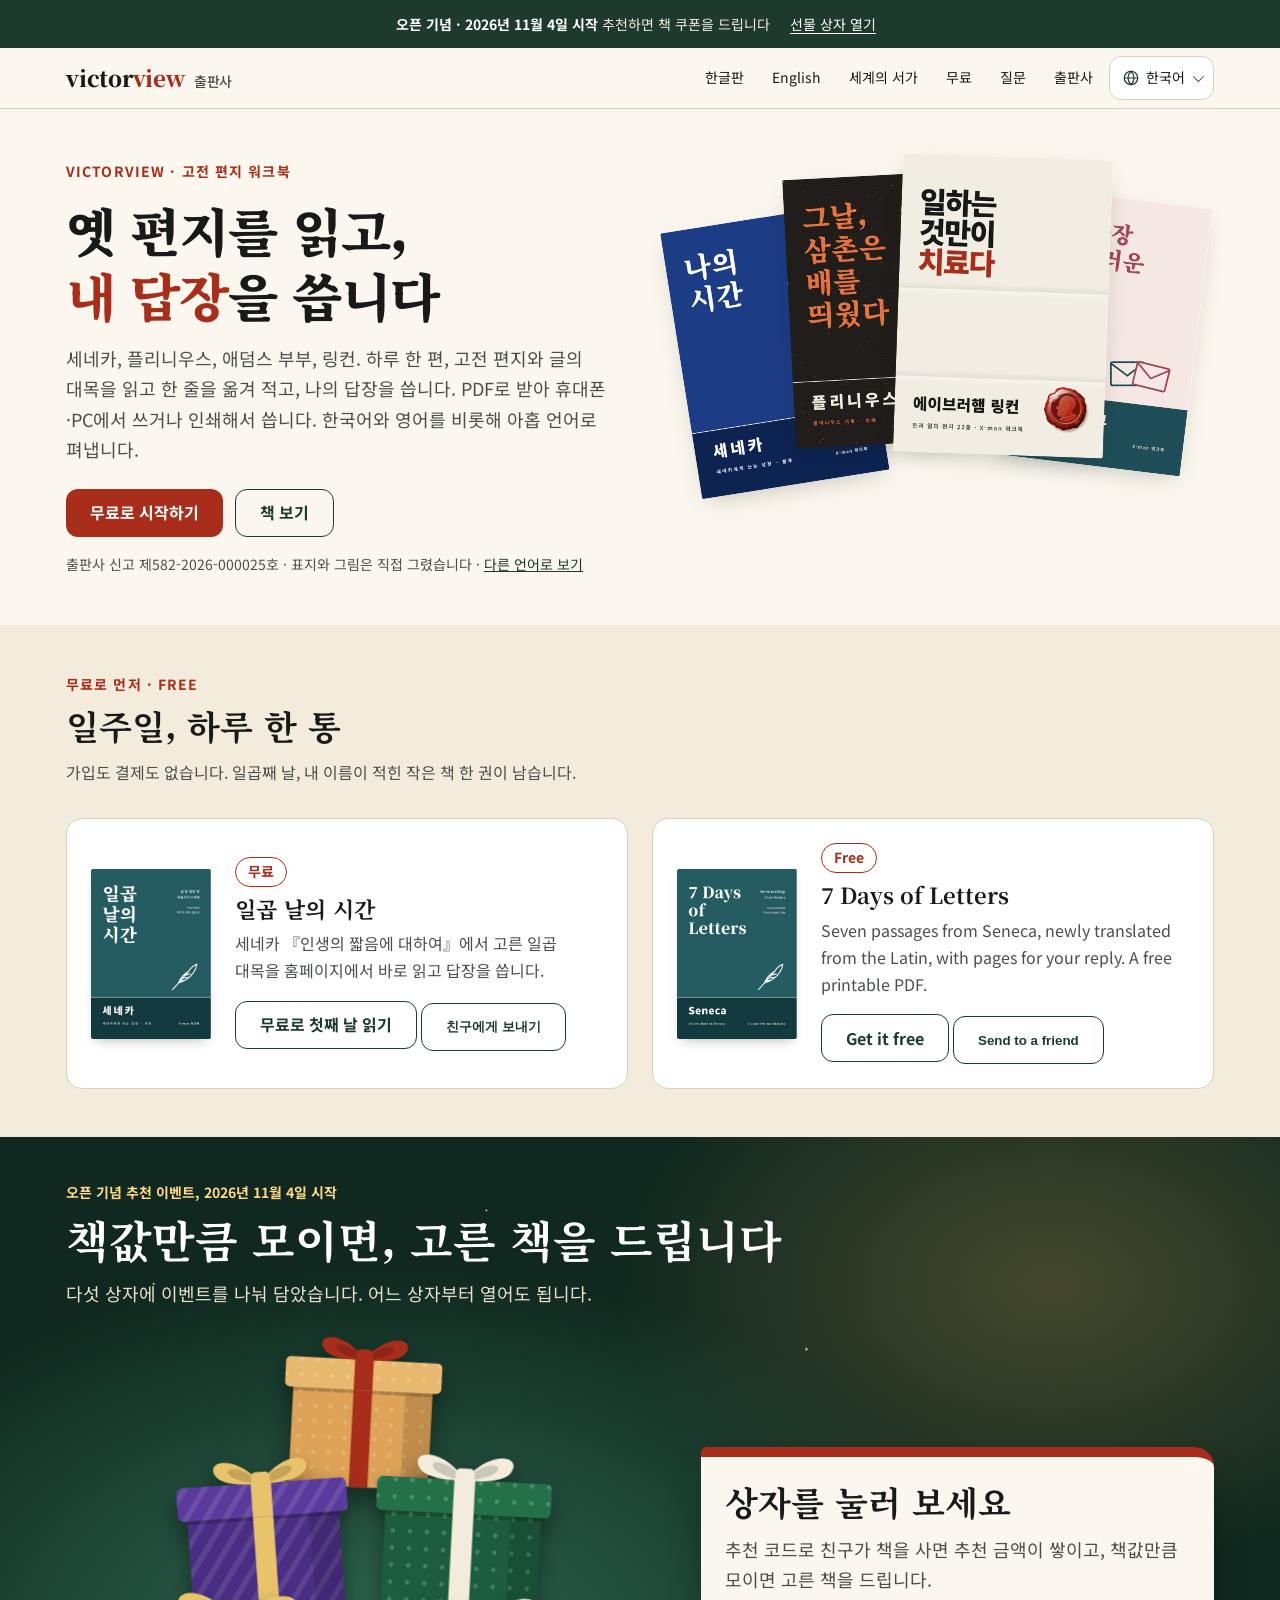
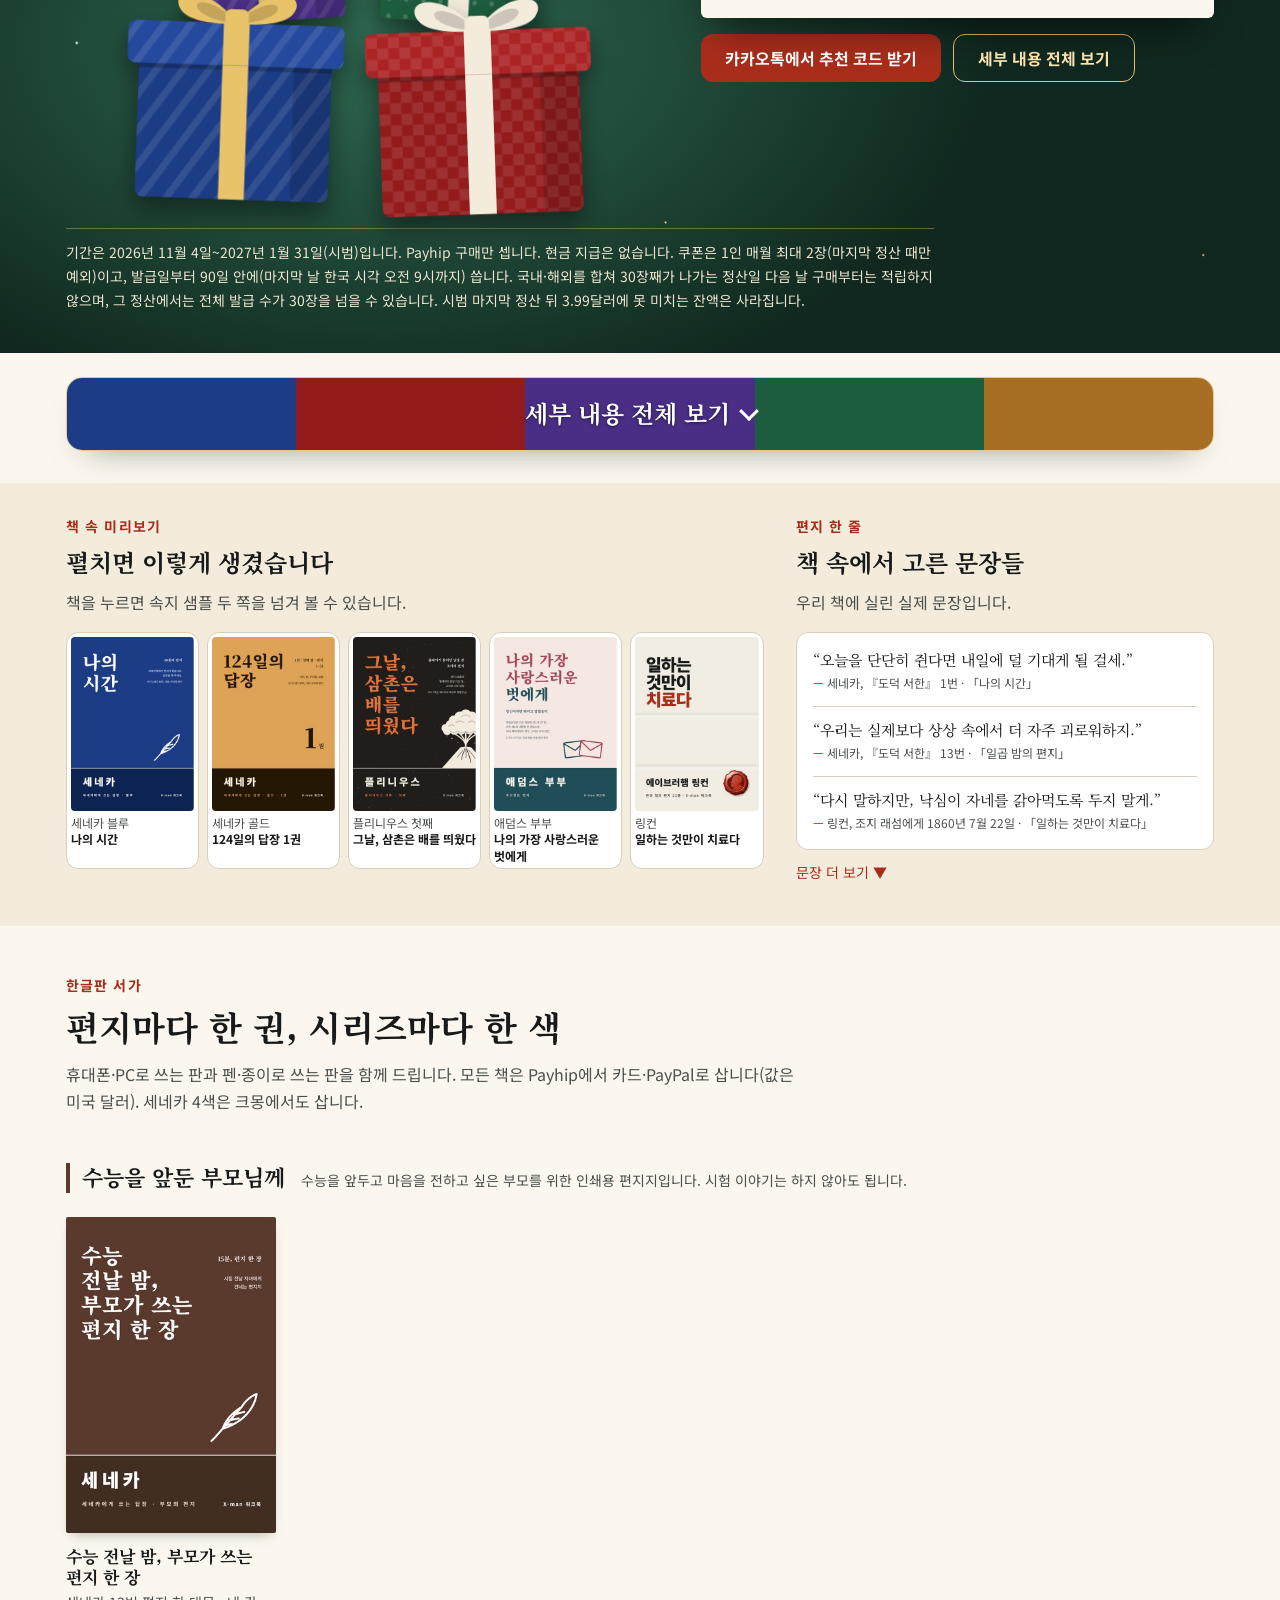
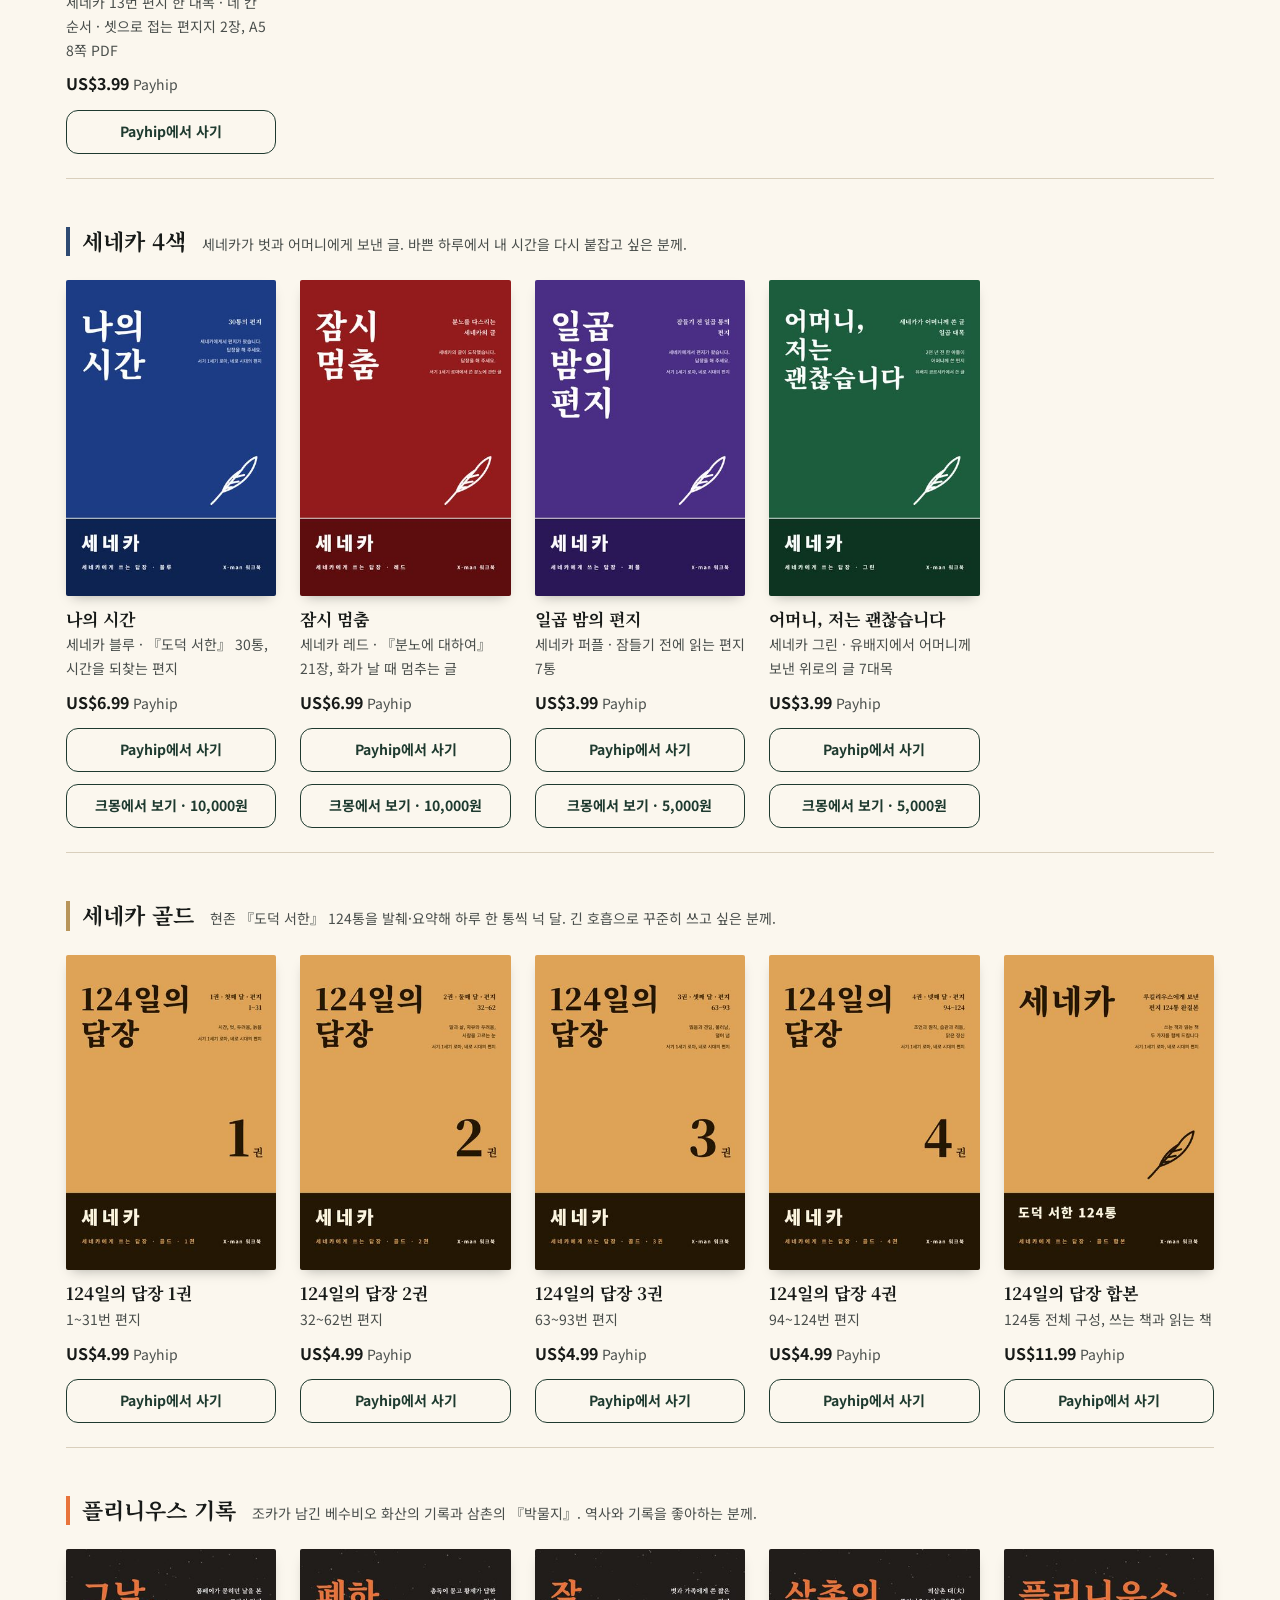
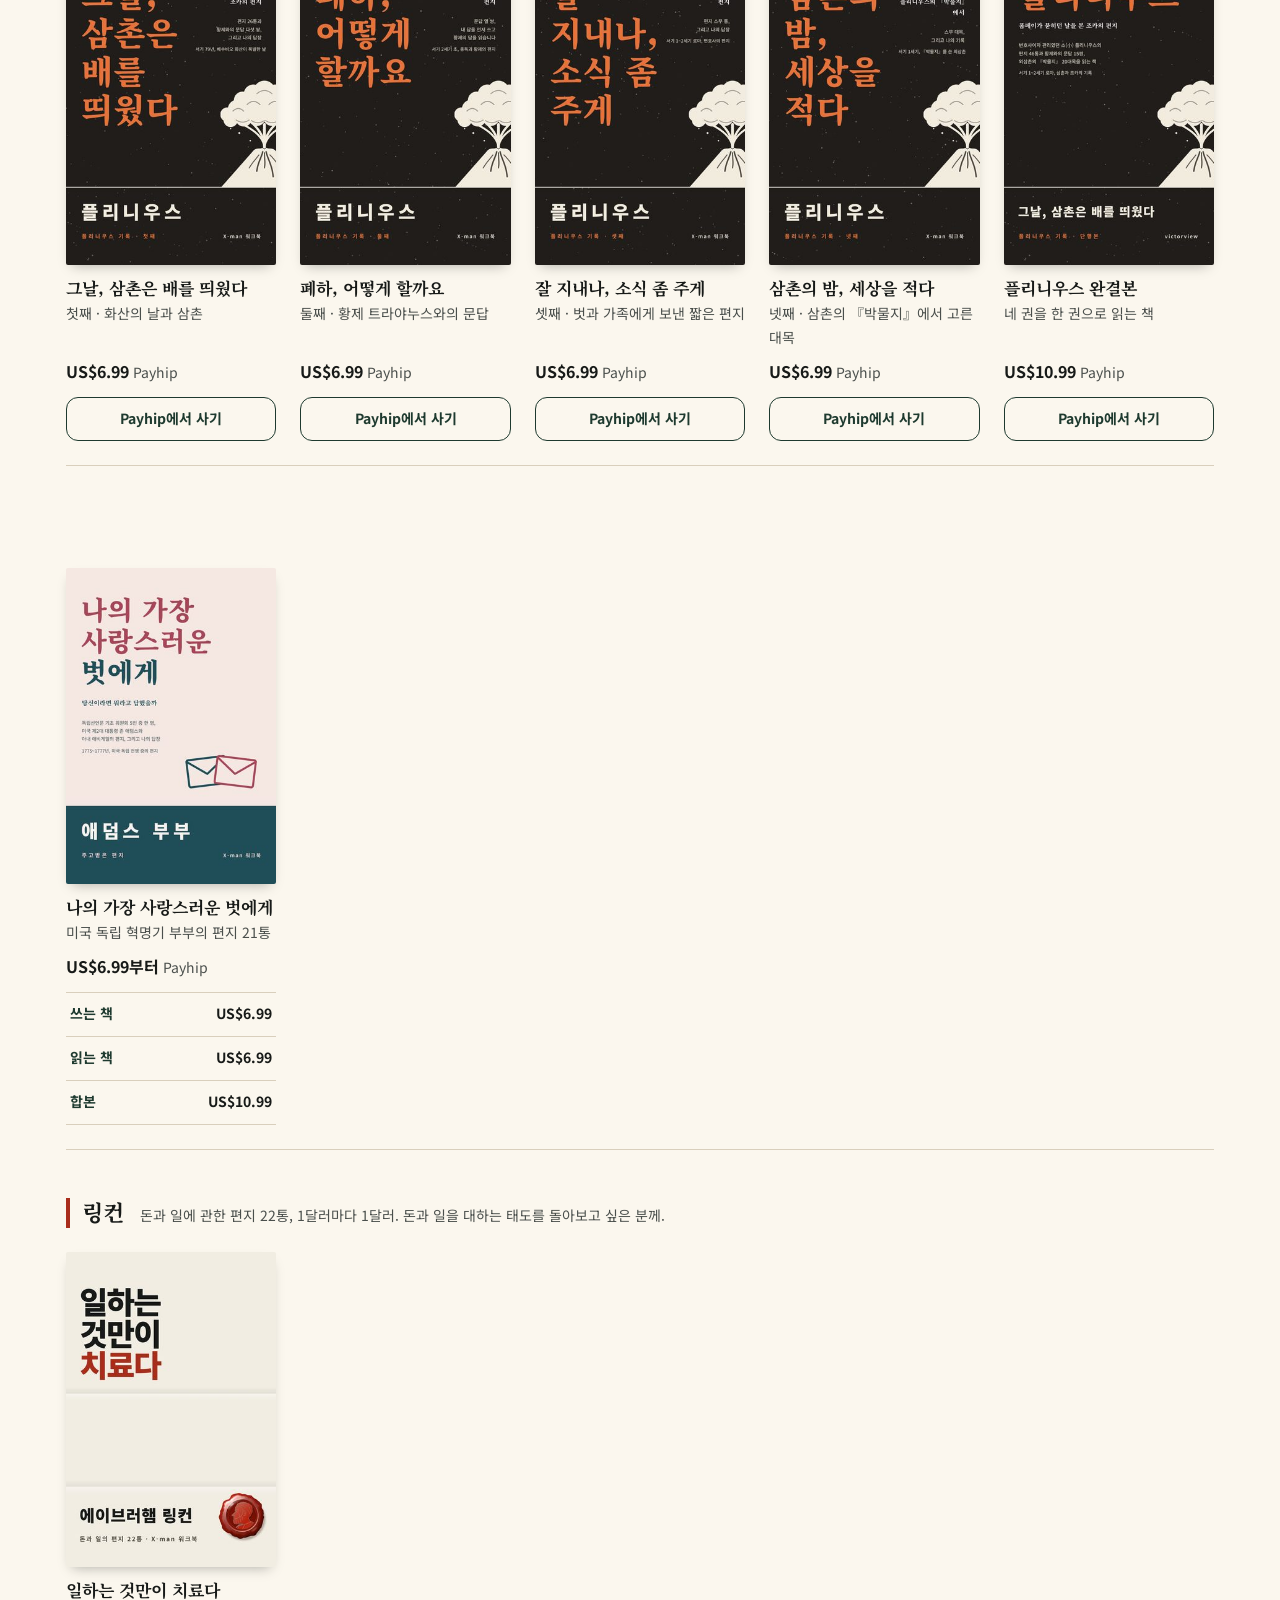
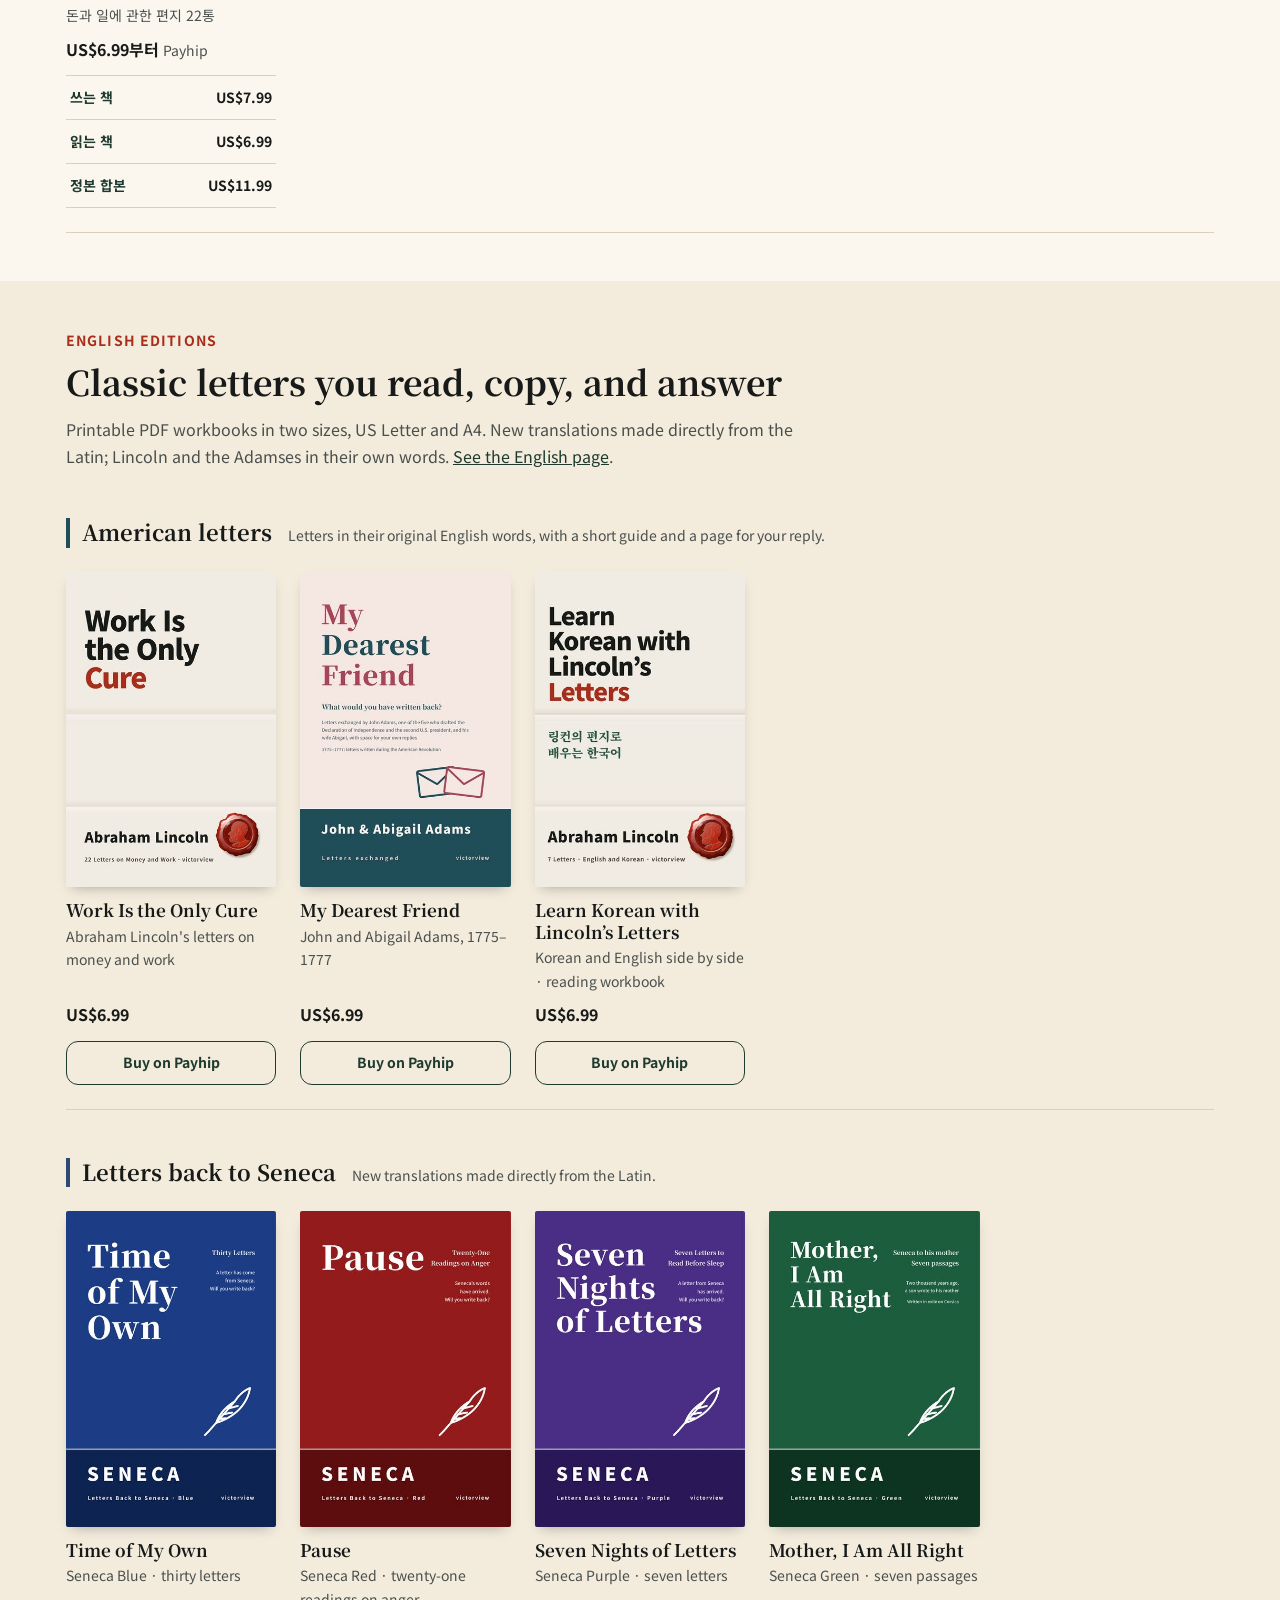
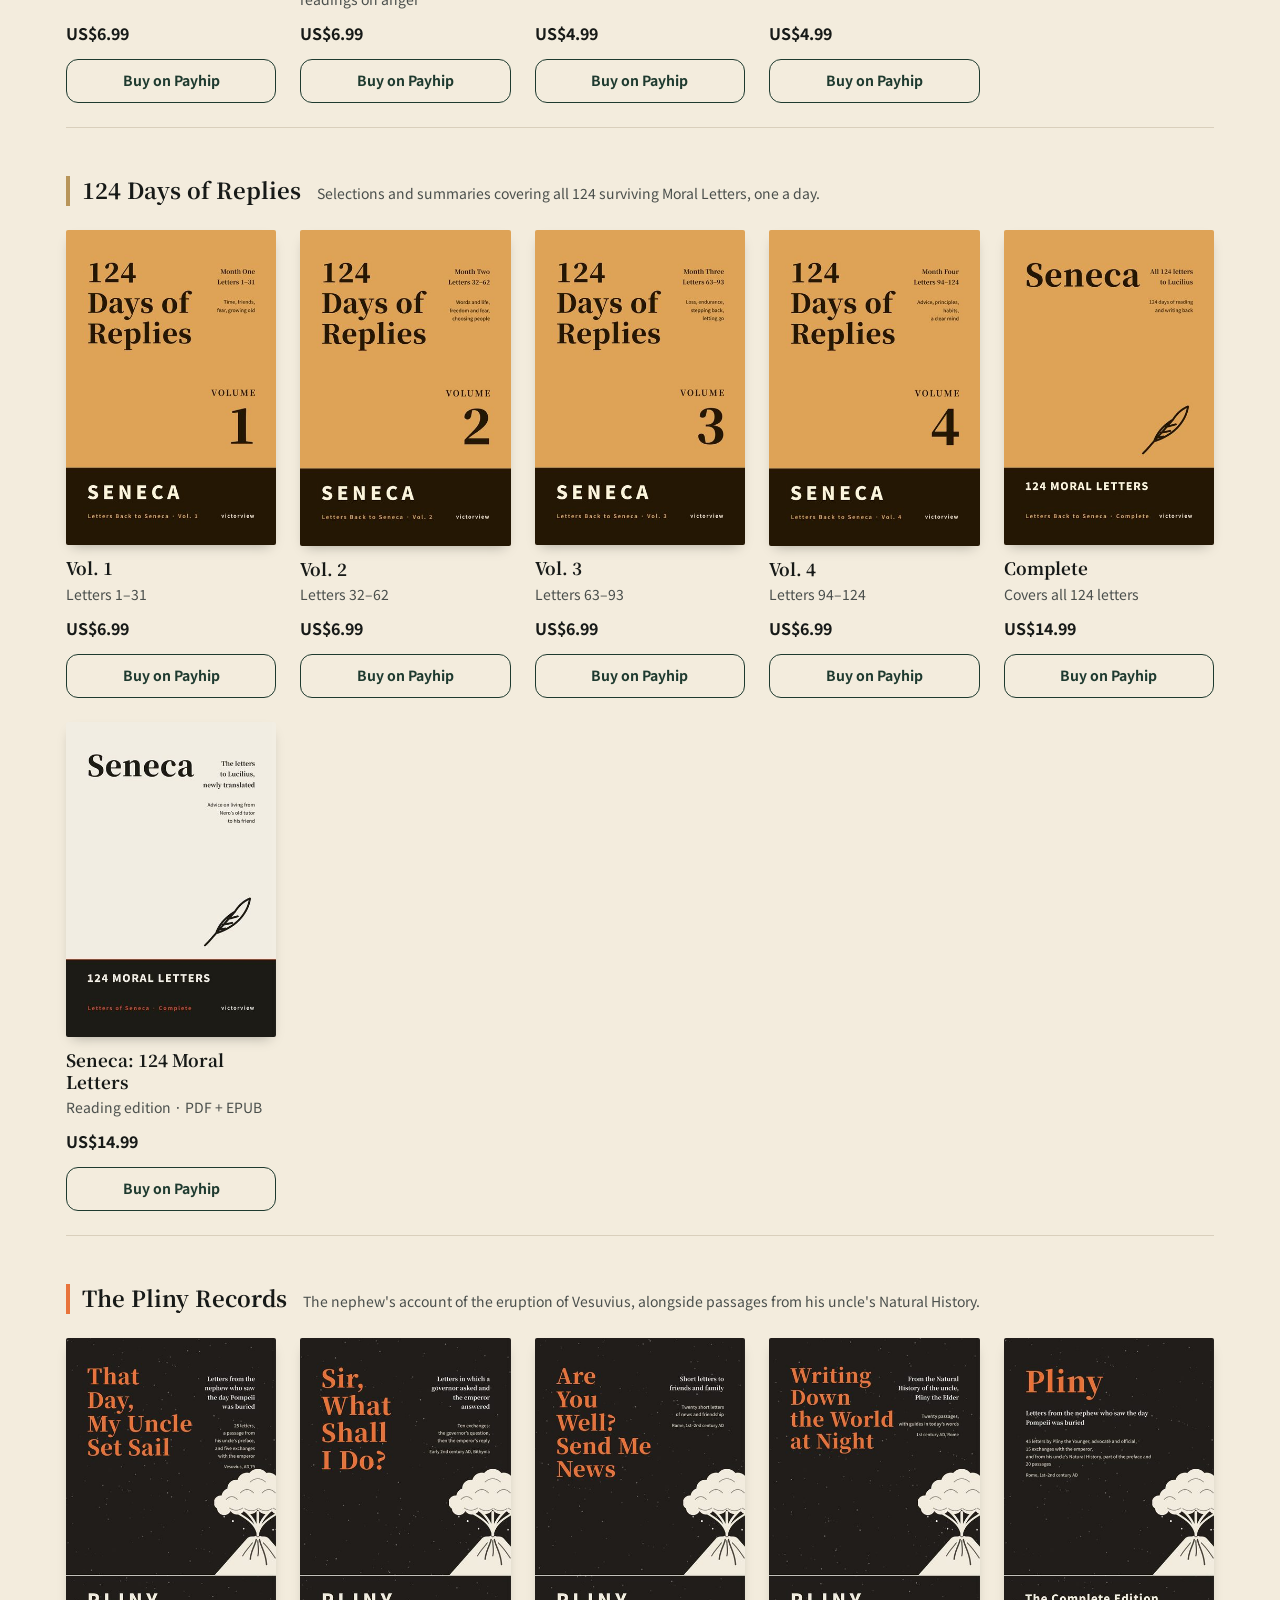
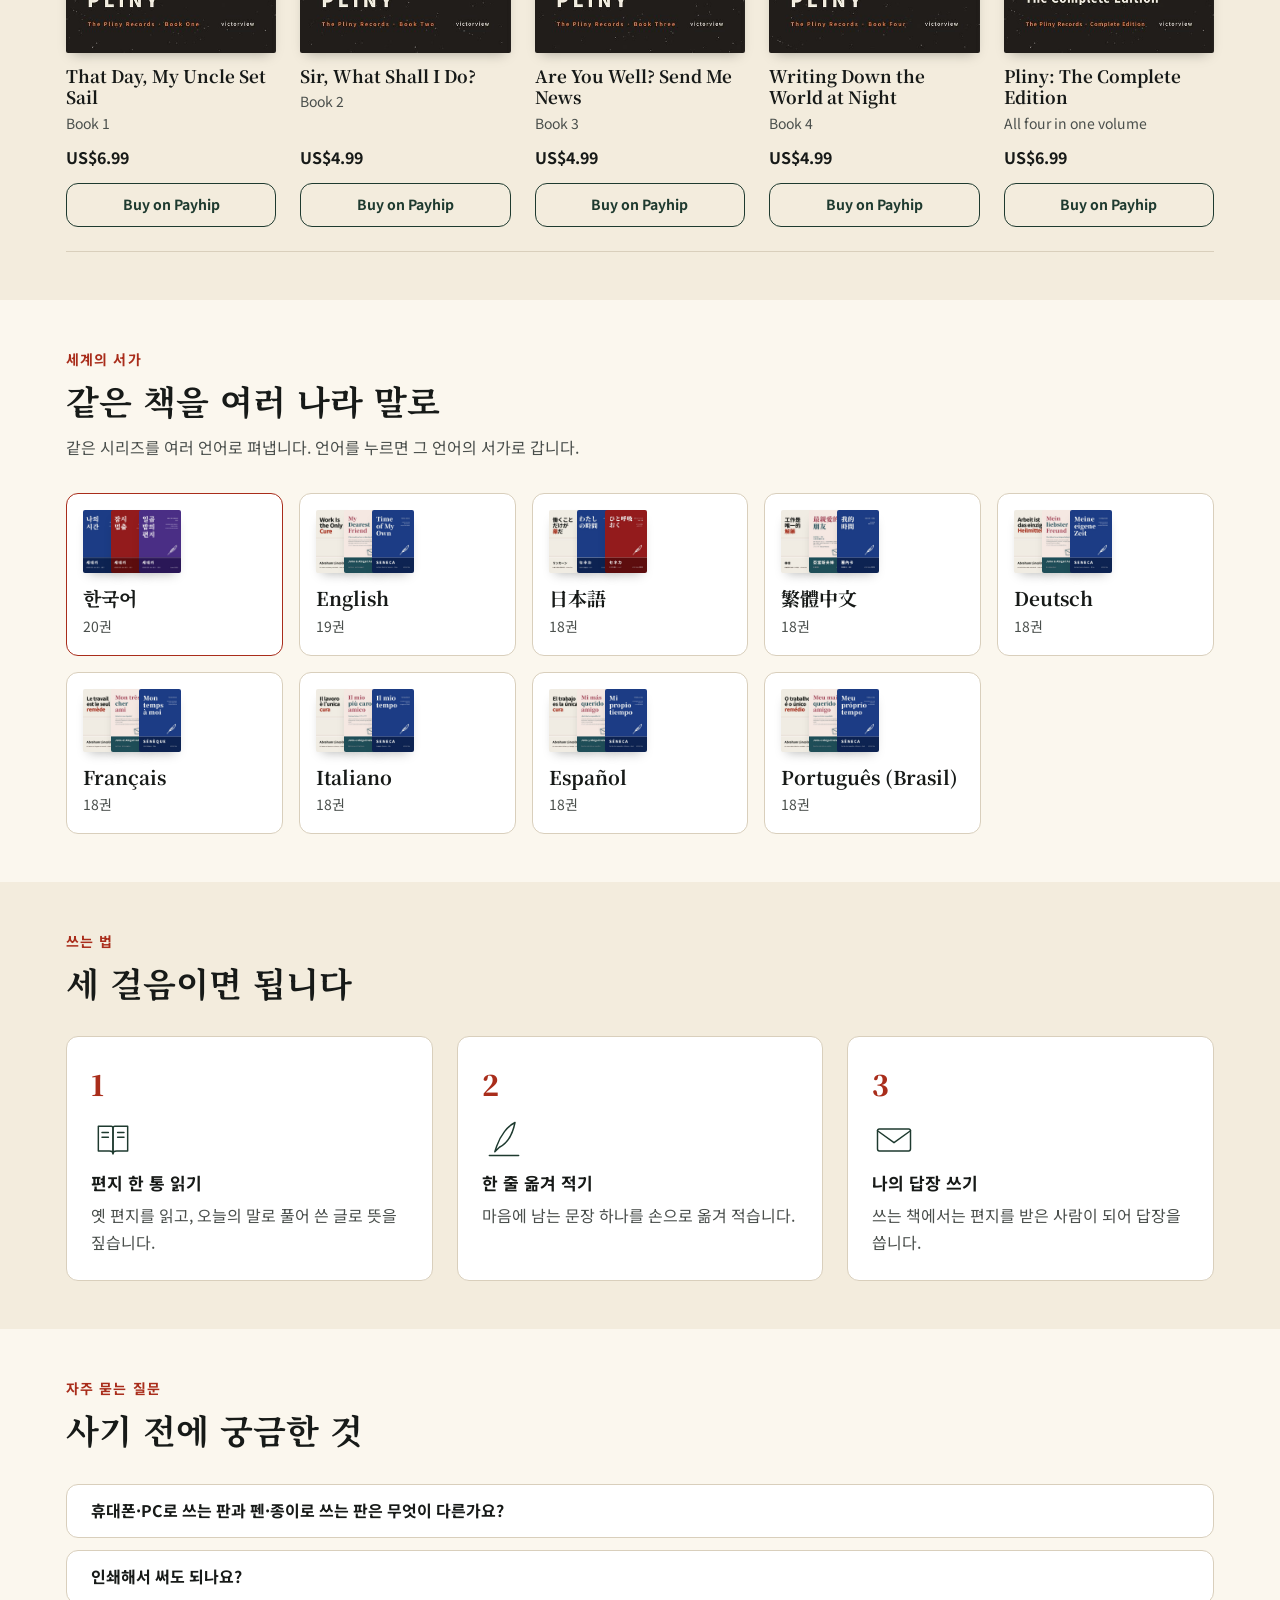
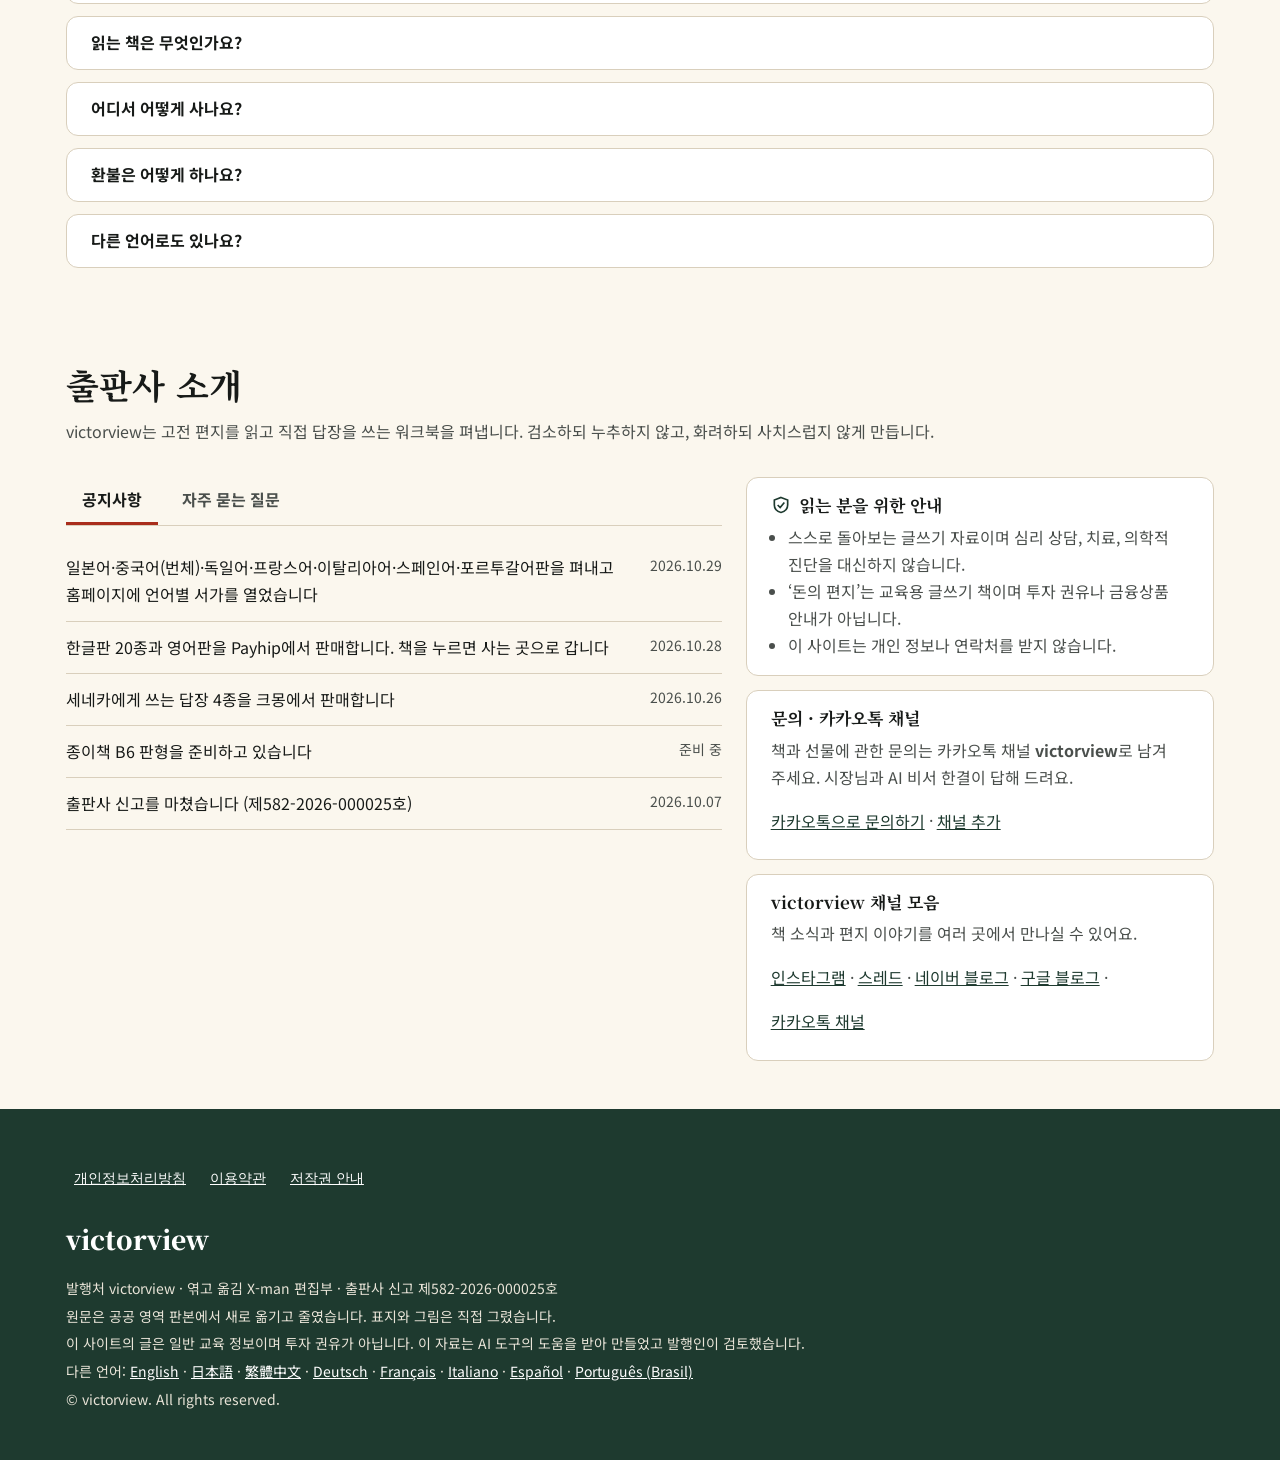
==== commit 65c05e5f: "선물 상자 이벤트 화면과 수능 키트 서가 추가 - 추천 이벤트 칸을 세네카 다섯 책 색의 선물 상자로 바꿈. 상자를 열면 요약, 조건 전문은 세부 내용에 그대로 둠 - 무대에 기간" ====
--- a/index.html
+++ b/index.html
@@ -251,11 +251,11 @@
 @media (prefers-reduced-motion: reduce) { .reveal { opacity: 1; transform: none; transition: none; } }
 .no-js .reveal { opacity: 1; transform: none; }
 </style>
-<link rel="stylesheet" href="assets/referral.css">
+<link rel="stylesheet" href="assets/referral.css?v=20261103">
 </head>
 <body class="no-js">
 
-<div class="ref-band" role="region" aria-label="오픈 기념 이벤트"><div class="wrap"><span><b>오픈 기념 · 2026년 11월 4일 시작</b> 추천하면 책 쿠폰을 드립니다</span><a href="#event">자세히</a></div></div>
+<div class="ref-band" role="region" aria-label="오픈 기념 이벤트"><div class="wrap"><span><b>오픈 기념 · 2026년 11월 4일 시작</b> 추천하면 책 쿠폰을 드립니다</span><a href="#event">선물 상자 열기</a></div></div>
 <header class="site">
   <div class="wrap">
     <a class="logo" href="#top">victor<i>view</i><span>출판사</span></a>
@@ -302,10 +302,34 @@
     </div>
   </section>
 
-  <section class="sec ref-event" id="event">
-    <div class="wrap">
-      <div class="sec-head reveal"><span class="kicker">오픈 기념 추천 이벤트 · 2026년 11월 4일 시작</span><h2>책값만큼 모이면, 고른 책을 드립니다</h2><p>내 추천 코드로 친구가 Payhip에서 책을 사면 추천 금액이 쌓이고, 원하는 책값만큼 모이면 그 책의 무료 쿠폰을 드립니다. 현금이 아니라 책으로 돌려드립니다.</p></div>
-      <div class="ref-card reveal">
+  <section class="ref-event" id="event">
+    <div class="gift-stage" id="gift-stage">
+      <div class="gift-fx" aria-hidden="true"></div>
+      <div class="wrap">
+        <div class="gift-head"><p class="gift-kicker">오픈 기념 추천 이벤트, 2026년 11월 4일 시작</p><h2>책값만큼 모이면, 고른 책을 드립니다</h2><p class="gift-lead">다섯 상자에 이벤트를 나눠 담았습니다. 어느 상자부터 열어도 됩니다.</p></div>
+        <div class="gift-grid">
+          <div class="gift-pile" id="gift-pile" role="group" aria-label="선물 상자 다섯 개"></div>
+          <div class="gift-panel">
+            <div aria-live="polite">
+              <article class="gift-card" data-box="intro" style="--c:#A92D1B"><h3>상자를 눌러 보세요</h3><p>추천 코드로 친구가 책을 사면 추천 금액이 쌓이고, 책값만큼 모이면 고른 책을 드립니다.</p></article>
+              <article class="gift-card" data-box="gold" style="--c:#B57B2E"><h3>고른 책 한 권</h3><p>추천 금액이 원하는 책값만큼 모이면, 그 책의 무료 쿠폰을 카카오톡으로 보내 드립니다.</p><p class="gift-small">현금이 아니라 책으로 돌려드립니다. 매달 초 지난달 구매를 정리합니다.</p></article>
+              <article class="gift-card" data-box="purple" style="--c:#4A2E85"><h3>친구는 10% 할인</h3><p>친구가 Payhip에서 한글판을 살 때 내 추천 코드를 넣으면 10% 할인됩니다.</p><p class="gift-small">친구는 원하면 무료 워크북을 먼저 써 볼 수 있습니다.</p></article>
+              <article class="gift-card" data-box="green" style="--c:#1C5D3D"><h3>결제액의 30% 적립</h3><p>친구의 할인 뒤 결제액 가운데 30%가 내 추천 금액으로 쌓입니다.</p><p class="gift-small">본인 구매와 환불·취소된 주문은 세지 않습니다. 현금으로 바꿀 수 없습니다.</p></article>
+              <article class="gift-card" data-box="blue" style="--c:#1C3C85"><h3>친구 세 명이면 한 권</h3><p>서로 다른 친구 세 명이 블루를 한 권씩 사면 3.99달러 책이나 골드 1~4권 가운데 한 권을 받을 수 있습니다. 네 명이면 6.99달러 책도 됩니다.</p><p class="gift-small">모두 환불 없이 확정된 경우입니다.</p></article>
+              <article class="gift-card" data-box="red" style="--c:#931B1C"><h3>시작은 카톡 한 줄</h3><p>카카오톡 채널에 &ldquo;추천 참여&rdquo;라고 보내면 추천 코드와 추천 주소를 드립니다.</p><p class="gift-small">홈페이지에는 입력할 칸이 없습니다. 만 14세 미만은 참여할 수 없습니다.</p></article>
+            </div>
+            <p class="gift-count" hidden></p>
+            <div class="gift-acts"><a class="btn" href="https://pf.kakao.com/_bxhUmX/chat" target="_blank" rel="noopener">카카오톡에서 추천 코드 받기</a><a class="btn gift-ghost" href="#event-detail">세부 내용 전체 보기</a></div>
+          </div>
+        </div>
+        <p class="gift-terms">기간은 2026년 11월 4일~2027년 1월 31일(시범)입니다. Payhip 구매만 셉니다. 현금 지급은 없습니다. 쿠폰은 1인 매월 최대 2장(마지막 정산 때만 예외)이고, 발급일부터 90일 안에(마지막 날 한국 시각 오전 9시까지) 씁니다. 국내·해외를 합쳐 30장째가 나가는 정산일 다음 날 구매부터는 적립하지 않으며, 그 정산에서는 전체 발급 수가 30장을 넘을 수 있습니다. 시범 마지막 정산 뒤 3.99달러에 못 미치는 잔액은 사라집니다.</p>
+      </div>
+    </div>
+    <div class="wrap gift-more">
+      <details id="event-detail">
+        <summary>세부 내용 전체 보기</summary>
+        <div class="gift-detail-in">
+      <div class="ref-card">
         <div>
           <h3>이렇게 참여합니다</h3>
           <ol class="ref-steps">
@@ -329,7 +353,7 @@
           <p class="ref-disclose">SNS·블로그에 코드나 주소를 올릴 때는 글 맨 앞에 적어 주세요. <b>&ldquo;[광고·추천 보상] 이 코드로 구매하시면 저에게 책 쿠폰으로 바꿀 수 있는 적립액이 생깁니다. 교환 조건과 한도가 있습니다.&rdquo;</b> 사진은 사진 안에, 영상은 시작과 끝에 넣고, &lsquo;더보기&rsquo; 뒤나 댓글에만 두지 말아 주세요.</p>
         </div>
       </div>
-      <ul class="ref-fine reveal">
+      <ul class="ref-fine">
         <li><b>기간</b> 오픈 기념 이벤트로 열며, 2026년 11월 4일~2027년 1월 31일은 시범 기간입니다. 그 뒤 계속 여부와 바뀐 조건은 적용일 30일 전에 알려 드리고, 알리기 전에 쌓인 금액은 원래 조건으로 정리합니다. 아래 &lsquo;쿠폰 한도&rsquo;의 30장 도달에 따른 적립 중단은 이와 별개의 시범 규칙입니다.</li>
         <li><b>세는 것</b> 2026년 11월 4일부터 Payhip에서 산 책만 셉니다(크몽 구매는 이번 시범에서 세지 않습니다). 본인 구매, 환불·취소된 주문은 세지 않고, 한 주문은 한 사람의 추천으로만 셉니다. 무료 워크북을 끝낸 것은 추천 금액으로 세지 않습니다.</li>
         <li><b>정산</b> 매달 1일~말일(한국 시각) 구매를 다음 달 첫 금요일에 정리합니다. 정리한 뒤 환불된 주문은 다음 정산에서 빼며, 이미 드린 쿠폰은 거두지 않습니다.</li>
@@ -338,6 +362,8 @@
         <li><b>쿠폰 쓰기</b> 쿠폰은 책 한 권에 한 번, 발급일부터 90일 안에 씁니다(마지막 날 한국 시각 오전 9시까지).</li>
         <li><b>개인정보</b> 홈페이지에는 추천을 위한 입력 칸이 없고 이름·연락처를 받지 않습니다. 추천 확인에 필요한 내용만 카카오톡 채널로 받고, 마지막 적립 확정일 또는 마지막 쿠폰 만료일(쓰셨다면 쓴 날) 가운데 늦은 날부터 6개월 뒤에(그만두시면 다음 처리일에) 지웁니다. 법에서 보존을 정한 기록은 그 기간을 따릅니다. Payhip에서 살 때는 Payhip이 이메일을 받습니다. 만 14세 이상만 참여할 수 있습니다. 자세한 내용은 아래 개인정보처리방침에 있습니다.</li>
       </ul>
+        </div>
+      </details>
     </div>
   </section>
 
@@ -374,6 +400,9 @@
     <div class="wrap">
       <div class="sec-head reveal"><span class="kicker">한글판 서가</span><h2>편지마다 한 권, <span class="nw">시리즈마다 한 색</span></h2><p>휴대폰·PC로 쓰는 판과 펜·종이로 쓰는 판을 함께 드립니다. 모든 책은 Payhip에서 카드·PayPal로 삽니다(값은 미국 달러). 세네카 4색은 크몽에서도 삽니다.</p></div>
 <!-- GEN:ko-shelf -->
+<div class="series" style="--band:#5B3A2E"><div class="series-head reveal"><h3>수능을 앞둔 부모님께</h3><p>수능을 앞두고 마음을 전하고 싶은 부모를 위한 인쇄용 편지지입니다. 시험 이야기는 하지 않아도 됩니다.</p></div>
+<div class="shelf"><article class="card reveal"><div class="cv"><img src="covers/ko/18.jpg" alt="『수능 전날 밤, 부모가 쓰는 편지 한 장』 표지" width="360" height="510" loading="lazy" decoding="async"></div>
+<h4>수능 전날 밤, 부모가 쓰는 편지 한 장</h4><p class="sub">세네카 13번 편지 한 대목 · 네 칸 순서 · 셋으로 접는 편지지 2장, A5 8쪽 PDF</p><p class="price">US$3.99 <small>Payhip</small></p><a class="btn sm" href="https://payhip.com/b/X3EyN" target="_blank" rel="noopener">Payhip에서 사기</a></article></div></div>
 <div class="series" style="--band:#2E4A72"><div class="series-head reveal"><h3>세네카 4색</h3><p>세네카가 벗과 어머니에게 보낸 글. 바쁜 하루에서 내 시간을 다시 붙잡고 싶은 분께.</p></div>
 <div class="shelf"><article class="card reveal"><div class="cv"><img src="covers/ko/01.jpg" alt="『나의 시간』 표지" width="360" height="510" loading="lazy" decoding="async"></div>
 <h4>나의 시간</h4><p class="sub">세네카 블루 · 『도덕 서한』 30통, 시간을 되찾는 편지</p><p class="price">US$6.99 <small>Payhip</small></p><a class="btn sm" href="https://payhip.com/b/4XR9p" target="_blank" rel="noopener">Payhip에서 사기</a><a class="btn sm" href="https://kmong.com/gig/835328" target="_blank" rel="noopener">크몽에서 보기 · 10,000원</a></article><article class="card reveal"><div class="cv"><img src="covers/ko/02.jpg" alt="『잠시 멈춤』 표지" width="360" height="510" loading="lazy" decoding="async"></div>
@@ -593,6 +622,7 @@
 <script src="assets/share.js" defer></script>
 <script src="assets/celebrate.js" defer></script>
 <script src="assets/ref.js" defer></script>
+<script src="assets/gift.js" defer></script>
 <script src="assets/jump.js" defer></script>
 <script src="assets/zoom.js" defer></script>
 </body>
--- a/assets/referral.css
+++ b/assets/referral.css
@@ -31,3 +31,80 @@
   .ref-acts .btn { width: 100%; }
 }
 @media print { .ref-band { display: none; } }
+
+/* 선물 상자 이벤트 (2026-11-03 시장 "선물처럼, 화려하게"). 상자 색은 세네카 다섯 책의 표지 색, 무대는 밤의 녹색. 움직임은 누를 때 한 번, 들썩임은 안 열린 상자 하나씩. */
+.gift-stage { position: relative; overflow: hidden; color: #F7F0DF; padding: 44px 0 40px; background: radial-gradient(900px 560px at 30% 62%, #2F6A52 0%, rgba(47,106,82,0) 68%), radial-gradient(620px 420px at 82% 18%, rgba(222,163,87,.26), rgba(222,163,87,0) 70%), #10281F; }
+.gift-stage::before { content: ""; position: absolute; inset: 0; pointer-events: none; background-image: radial-gradient(1.6px 1.6px at 12% 18%, #FFE29A, transparent), radial-gradient(1.4px 1.4px at 38% 9%, #fff, transparent), radial-gradient(2px 2px at 63% 26%, #FFE29A, transparent), radial-gradient(1.4px 1.4px at 88% 44%, #fff, transparent), radial-gradient(2px 2px at 6% 62%, #fff, transparent), radial-gradient(1.6px 1.6px at 52% 84%, #FFE29A, transparent), radial-gradient(1.6px 1.6px at 94% 88%, #FFE29A, transparent); animation: gift-twinkle 3.4s ease-in-out infinite alternate; }
+@keyframes gift-twinkle { from { opacity: .45; } to { opacity: 1; } }
+.gift-stage .wrap { position: relative; }
+.gift-fx { position: absolute; inset: 0; pointer-events: none; z-index: 5; overflow: hidden; }
+.gift-bit { position: absolute; display: block; width: 10px; height: 10px; }
+.gift-bit-0 { clip-path: polygon(50% 0, 62% 38%, 100% 50%, 62% 62%, 50% 100%, 38% 62%, 0 50%, 38% 38%); width: 16px; height: 16px; }
+.gift-bit-1 { width: 6px; height: 16px; border-radius: 2px; }
+.gift-bit-2 { width: 14px; height: 10px; border-radius: 1px; }
+.gift-head { max-width: none; }
+.gift-kicker { color: #FFD98A; font-weight: 700; font-size: var(--fs-small); margin: 0; }
+.gift-head h2 { color: #fff; font-size: clamp(28px, 4.2vw, 44px); line-height: 1.2; margin: var(--s-2) 0 0; }
+.gift-lead { margin: var(--s-3) 0 0; font-size: var(--fs-lead); color: #E8E0CB; }
+.gift-grid { display: grid; grid-template-columns: minmax(0, 1.08fr) minmax(0, .92fr); gap: var(--s-6); align-items: center; margin-top: var(--s-4); }
+.gift-pile { position: relative; width: 100%; max-width: 500px; aspect-ratio: 1 / .96; margin: 0 auto; display: none; }
+.gift-on .gift-pile { display: block; }
+.gift-box { position: absolute; padding: 0; margin: 0; border: 0; background: none; cursor: pointer; line-height: 0; transform: rotate(var(--tilt)); transition: transform .22s cubic-bezier(.2,1.4,.4,1), filter .2s; filter: drop-shadow(0 12px 12px rgba(0,0,0,.42)); -webkit-tap-highlight-color: transparent; border-radius: 12px; }
+.gift-box svg { display: block; width: 100%; height: auto; overflow: visible; }
+.gift-box-gold { left: 32%; top: 0; width: 34%; z-index: 1; --tilt: 3deg; }
+.gift-box-purple { left: 11%; top: 25%; width: 37%; z-index: 2; --tilt: -4deg; }
+.gift-box-green { left: 50%; top: 24%; width: 38%; z-index: 2; --tilt: 3deg; }
+.gift-box-blue { left: 0; top: 52%; width: 47%; z-index: 3; --tilt: 2deg; }
+.gift-box-red { left: 48%; top: 53%; width: 49%; z-index: 3; --tilt: -2deg; }
+.gift-box:hover { transform: rotate(var(--tilt)) translateY(-7px) scale(1.03); filter: drop-shadow(0 16px 14px rgba(0,0,0,.45)) brightness(1.08); }
+.gift-box:focus-visible { outline: 3px solid #FFE29A; outline-offset: 4px; }
+.gift-box.is-nudge { animation: gift-nudge .8s ease-in-out; }
+@keyframes gift-nudge { 0%,100% { transform: rotate(var(--tilt)); } 20% { transform: rotate(calc(var(--tilt) - 5deg)) translateY(-6px); } 45% { transform: rotate(calc(var(--tilt) + 5deg)) translateY(-3px); } 70% { transform: rotate(calc(var(--tilt) - 2deg)); } }
+.gift-lid, .gift-letter, .gift-glow { transform-box: view-box; transition: transform .62s cubic-bezier(.2,1.5,.4,1), opacity .4s; }
+.gift-lid { transform-origin: 170px 60px; }
+.gift-letter { transform: translateY(28px); }
+.gift-glow { opacity: 0; filter: blur(16px); }
+.gift-box.is-open { z-index: 4; }
+.gift-box.is-open .gift-lid { transform: translate(34px, -48px) rotate(24deg); }
+.gift-box-gold.is-open .gift-lid { transform: translate(92px, 30px) rotate(38deg); }
+.gift-box.is-open .gift-letter { transform: translateY(-44px); }
+.gift-box.is-open .gift-glow { opacity: .55; }
+.gift-box.is-current { filter: drop-shadow(0 0 16px rgba(255,226,154,.75)) drop-shadow(0 12px 12px rgba(0,0,0,.42)); }
+.gift-panel { min-width: 0; }
+.gift-card { position: relative; background: #FBF7EE; color: var(--ink); border-radius: 6px 20px 6px 6px; padding: var(--s-5); border-top: 10px solid var(--c, #A92D1B); box-shadow: 0 22px 44px -18px rgba(0,0,0,.7); }
+.gift-stage:not(.gift-on) .gift-card + .gift-card { margin-top: var(--s-3); }
+.gift-stage:not(.gift-on) .gift-card[data-box="intro"] { display: none; }
+.gift-card[hidden] { display: none; }
+.gift-card h3 { font-family: var(--font-serif); font-size: clamp(25px, 3.4vw, 34px); line-height: 1.25; margin: 0; color: var(--ink); }
+.gift-card p { margin: var(--s-3) 0 0; font-size: var(--fs-lead); line-height: 1.65; color: var(--ink-2); }
+.gift-card .gift-small { font-size: var(--fs-small); }
+.gift-count { margin: var(--s-3) 0 0; font-weight: 700; color: #FFD98A; }
+.gift-acts { display: flex; flex-wrap: wrap; gap: var(--s-3); margin-top: var(--s-4); }
+.gift-acts .btn { margin: 0; }
+.gift-acts .gift-ghost { background: transparent; color: #FFE7B0; border: 1.5px solid #E8C36A; }
+.gift-acts .gift-ghost:hover { background: #E8C36A; color: #10281F; }
+.gift-all .gift-acts .btn:first-child { box-shadow: 0 0 0 4px rgba(255,226,154,.55); }
+.gift-terms { margin: var(--s-5) 0 0; padding-top: var(--s-3); border-top: 1px solid rgba(232,195,106,.4); font-size: var(--fs-small); line-height: 1.7; color: #EDE5CF; max-width: 62em; }
+.gift-more { padding-top: var(--s-5); padding-bottom: var(--s-6); }
+#event-detail { scroll-margin-top: 72px; border-radius: var(--r-lg); background: #fff; border: 1px solid #E5C98E; box-shadow: 0 16px 34px -22px rgba(23,26,24,.55); overflow: hidden; }
+#event-detail > summary { position: relative; list-style: none; cursor: pointer; display: flex; align-items: center; justify-content: center; gap: var(--s-3); min-height: 72px; padding: var(--s-3) var(--s-5); text-align: center; font-family: var(--font-serif); font-weight: 700; font-size: clamp(19px, 2.6vw, 24px); color: #fff; background: linear-gradient(90deg, #1C3C85 0 20%, #931B1C 20% 40%, #4A2E85 40% 60%, #1C5D3D 60% 80%, #A86F24 80% 100%); text-shadow: 0 1px 3px rgba(0,0,0,.55); }
+#event-detail > summary::-webkit-details-marker { display: none; }
+#event-detail > summary::after { content: ""; width: 11px; height: 11px; border-right: 3px solid #fff; border-bottom: 3px solid #fff; transform: rotate(45deg) translate(-2px,-2px); transition: transform .25s; }
+#event-detail[open] > summary::after { transform: rotate(225deg) translate(-2px,-2px); }
+#event-detail > summary:focus-visible { outline: 3px solid #FFE29A; outline-offset: -6px; }
+.gift-detail-in { padding: var(--s-5); }
+.gift-detail-in .ref-card { border: 0; padding: 0; background: none; }
+.gift-detail-in .ref-steps li::before { background: var(--dahong); border-color: var(--dahong); color: #fff; font-weight: 700; }
+.gift-detail-in .ref-key { background: #FFF6DF; border-color: #E5C98E; color: var(--ink); font-weight: 600; }
+.gift-detail-in .ref-table td:first-child { color: var(--dahong); }
+.gift-detail-in .ref-fine { margin-top: var(--s-5); padding-top: var(--s-4); border-top: 1px dashed #D8BE85; }
+@media (max-width: 899px) {
+  .gift-grid { grid-template-columns: 1fr; gap: var(--s-4); }
+  .gift-acts .btn { width: 100%; }
+  .gift-detail-in { padding: var(--s-4); }
+}
+@media (prefers-reduced-motion: reduce) {
+  .gift-stage::before, .gift-box.is-nudge { animation: none; }
+  .gift-box, .gift-lid, .gift-letter, .gift-glow { transition: none; }
+}
+@media print { .gift-pile, .gift-fx { display: none !important; } .gift-card[hidden] { display: block !important; } }
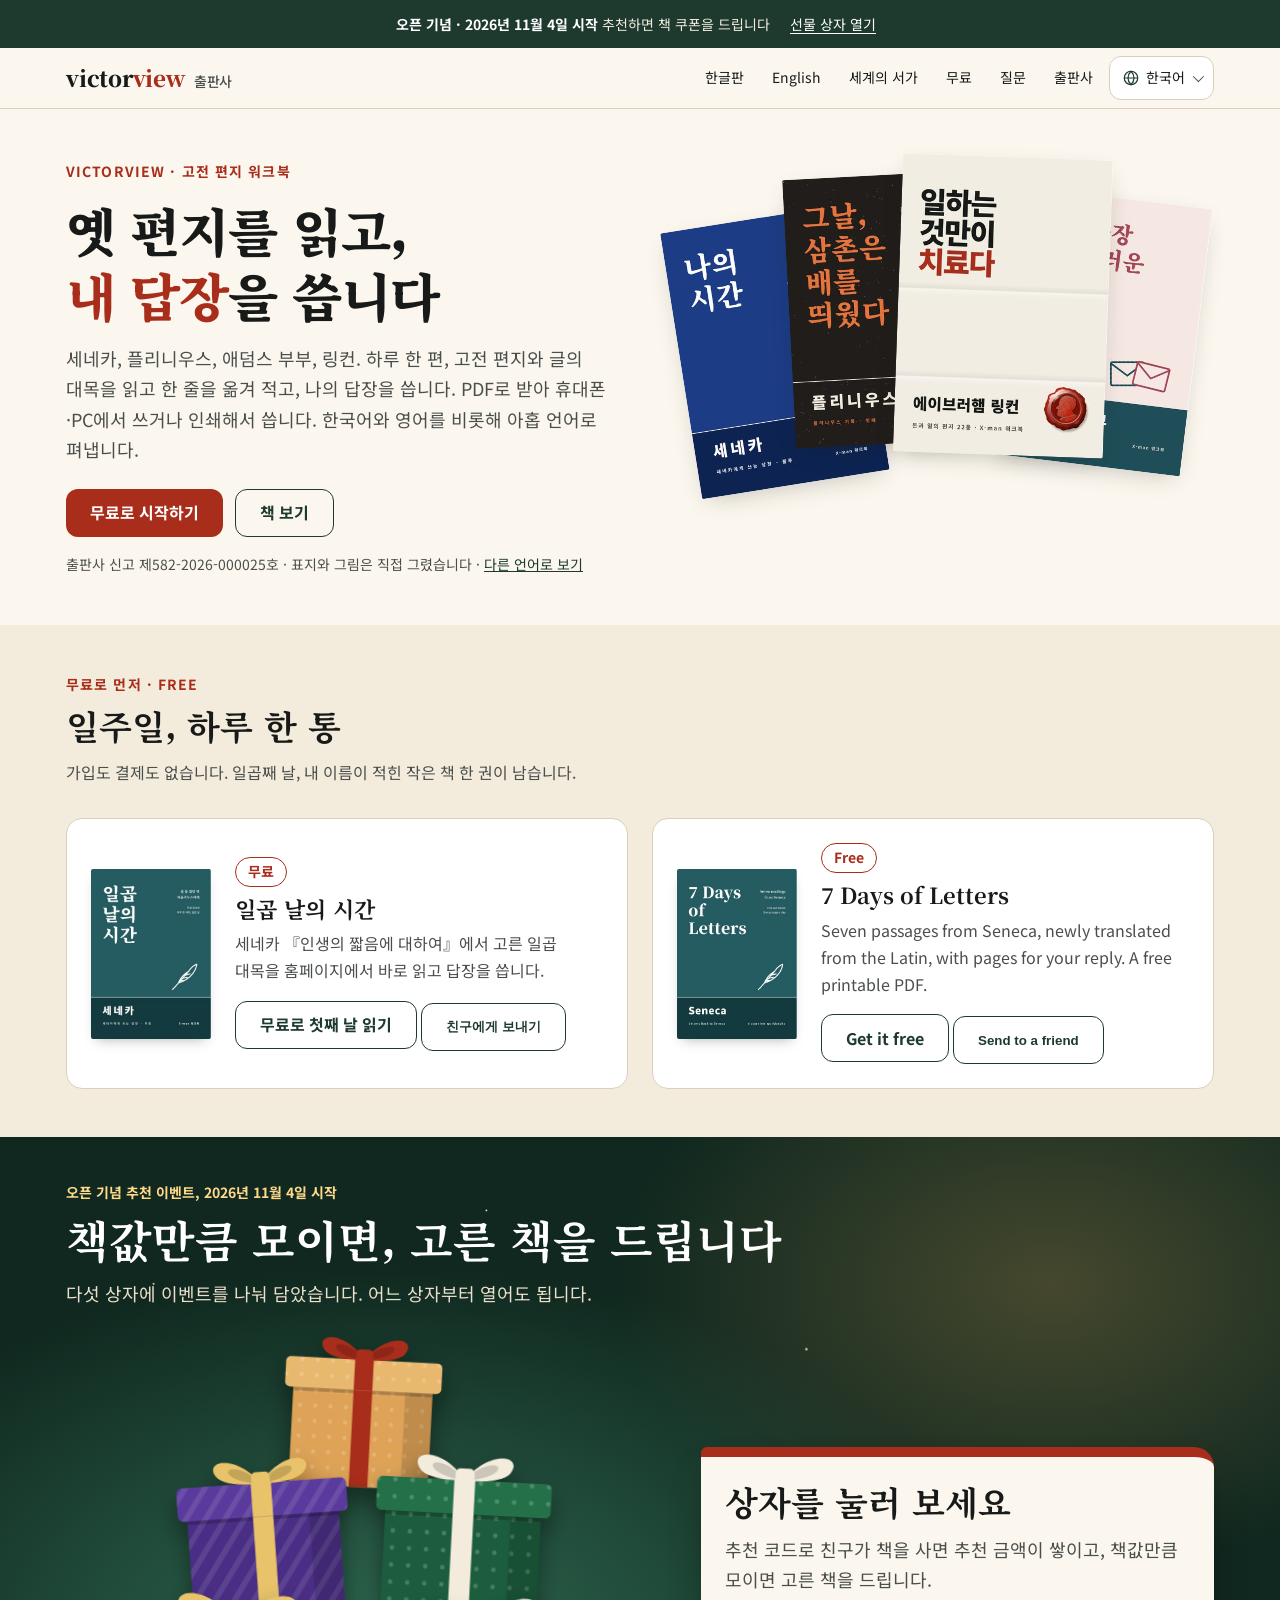
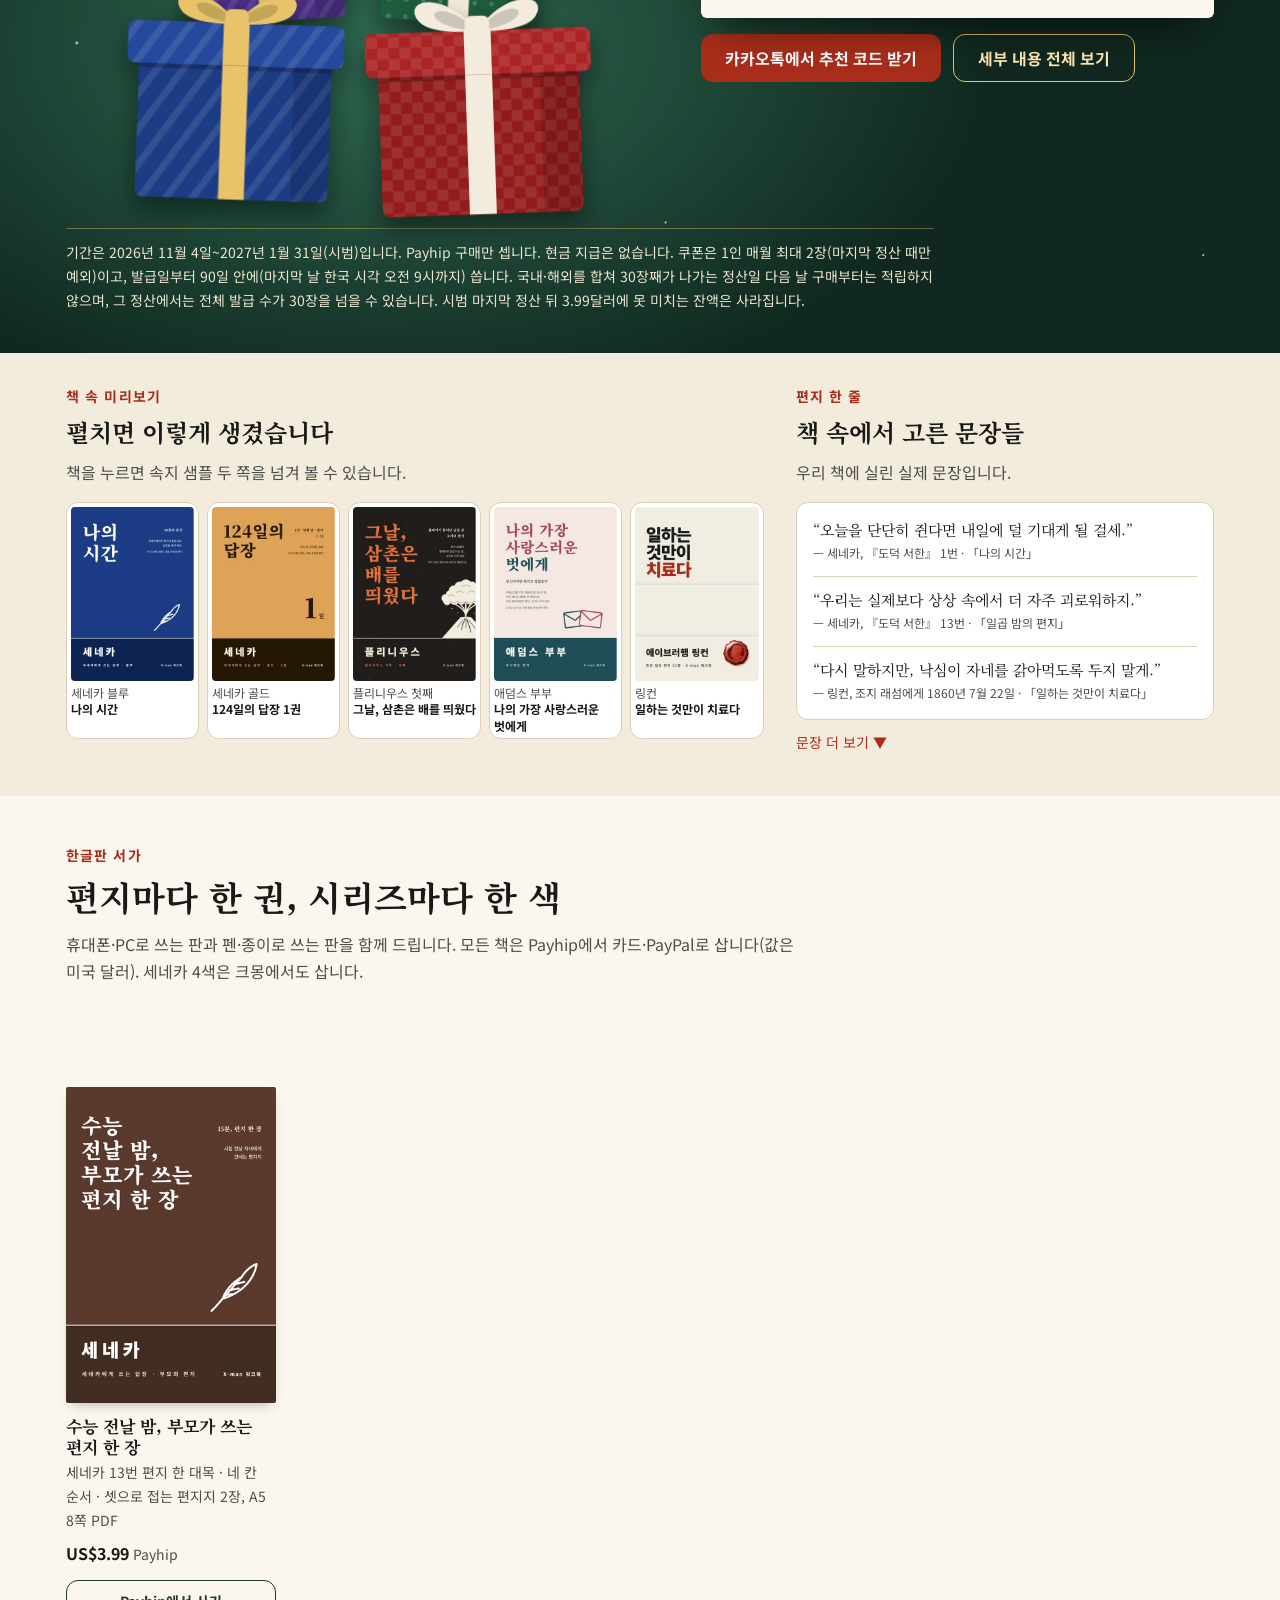
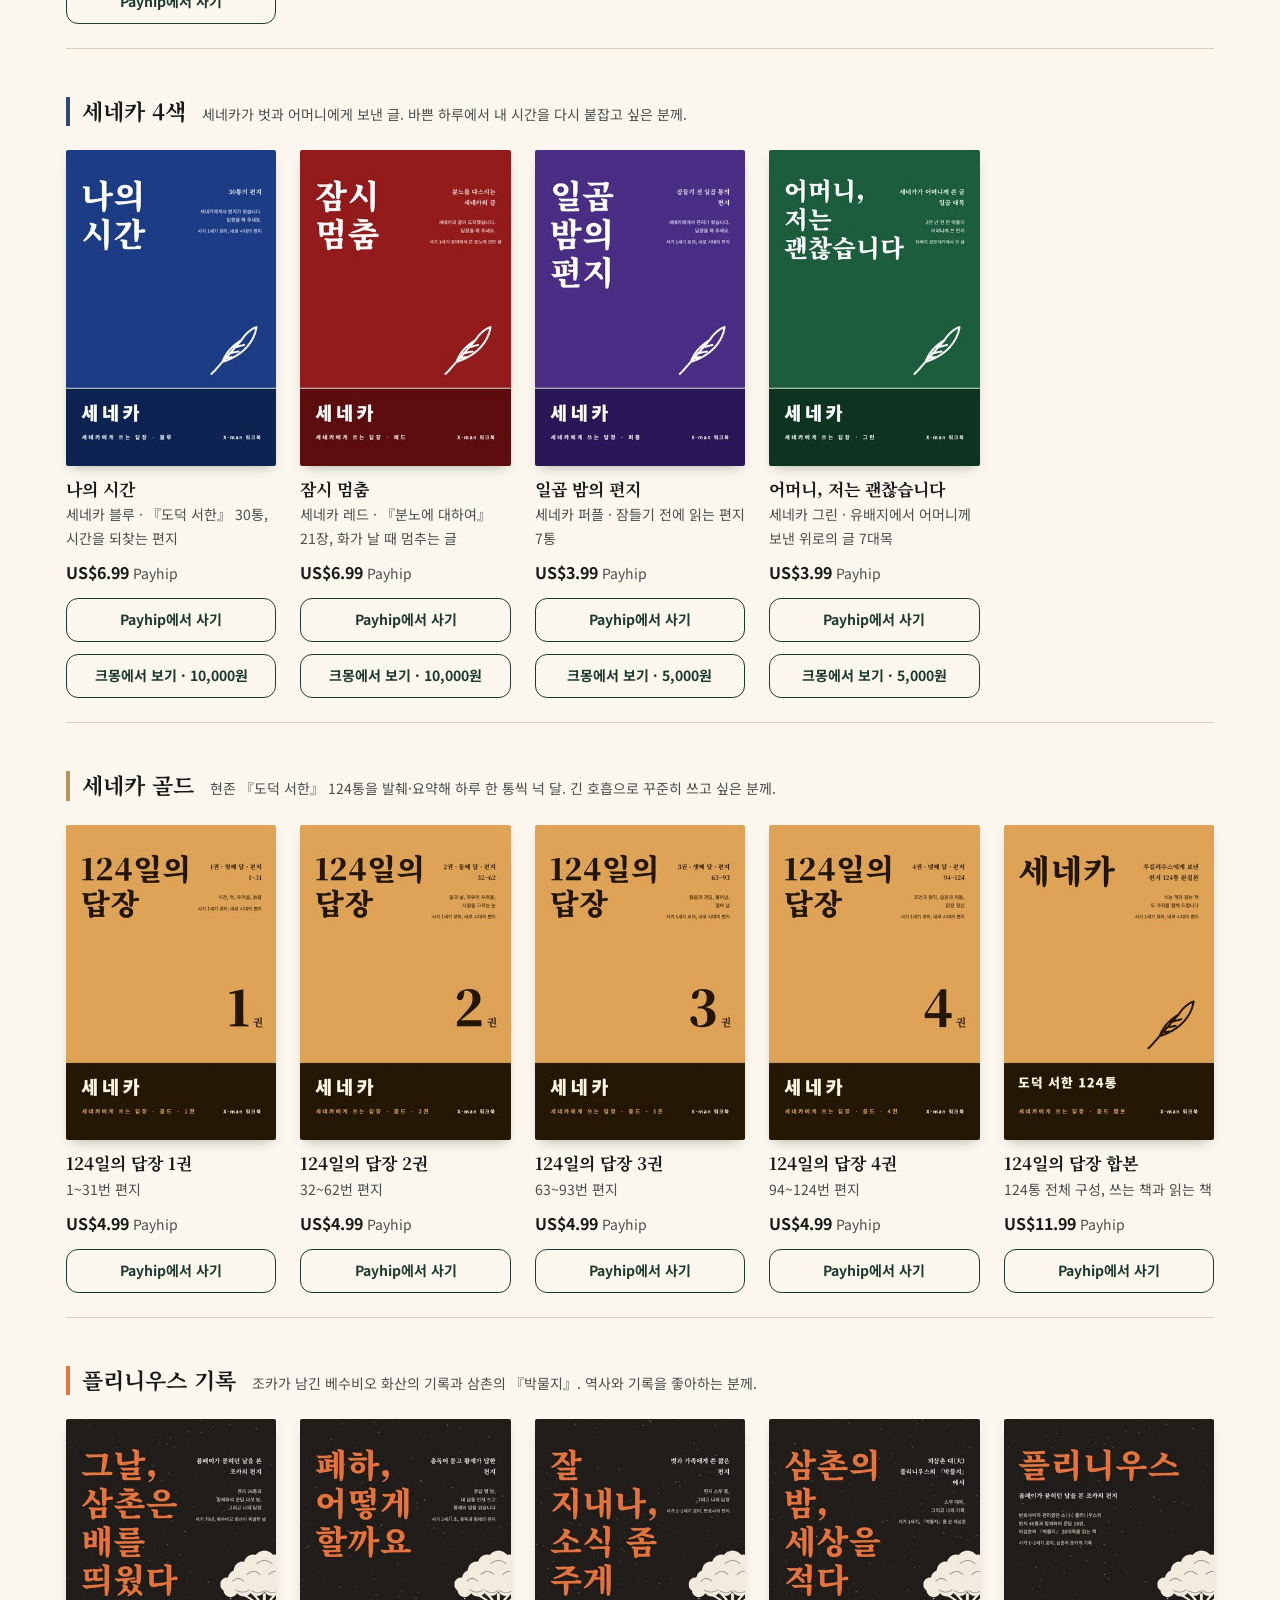
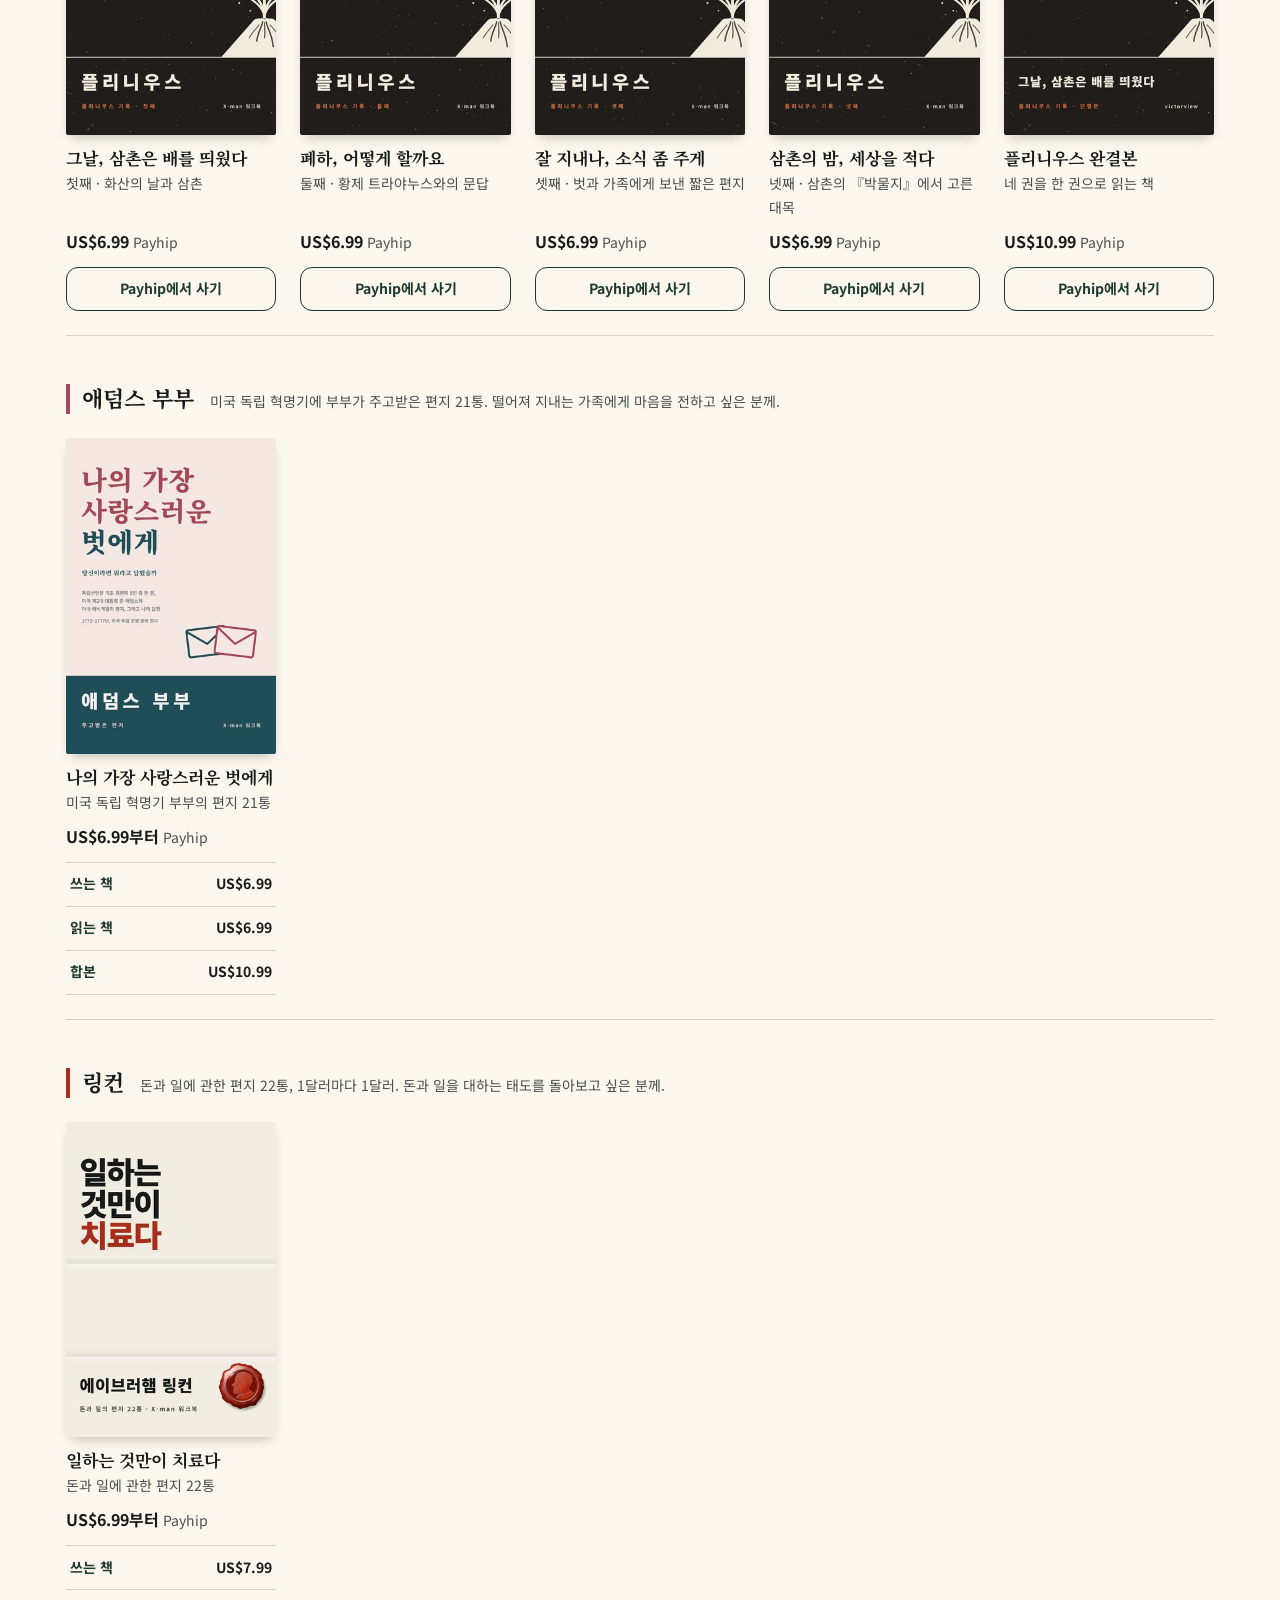
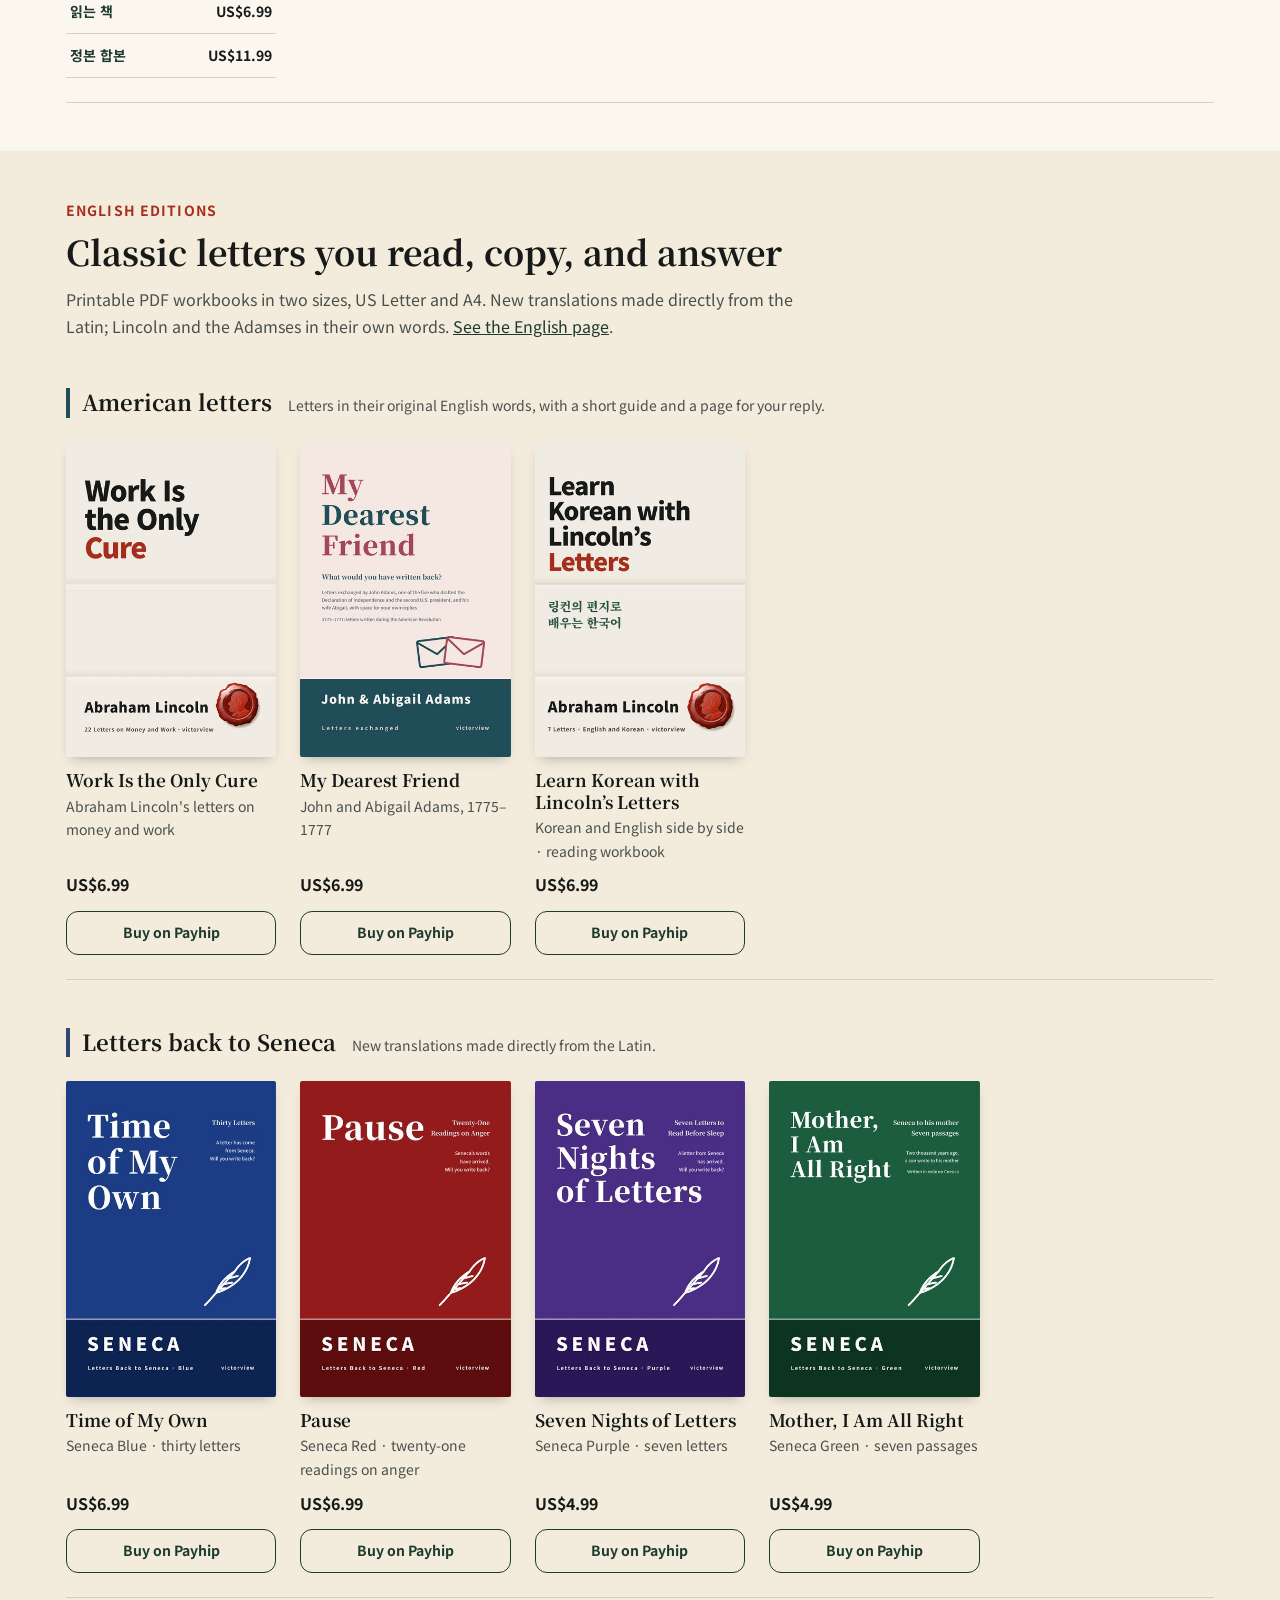
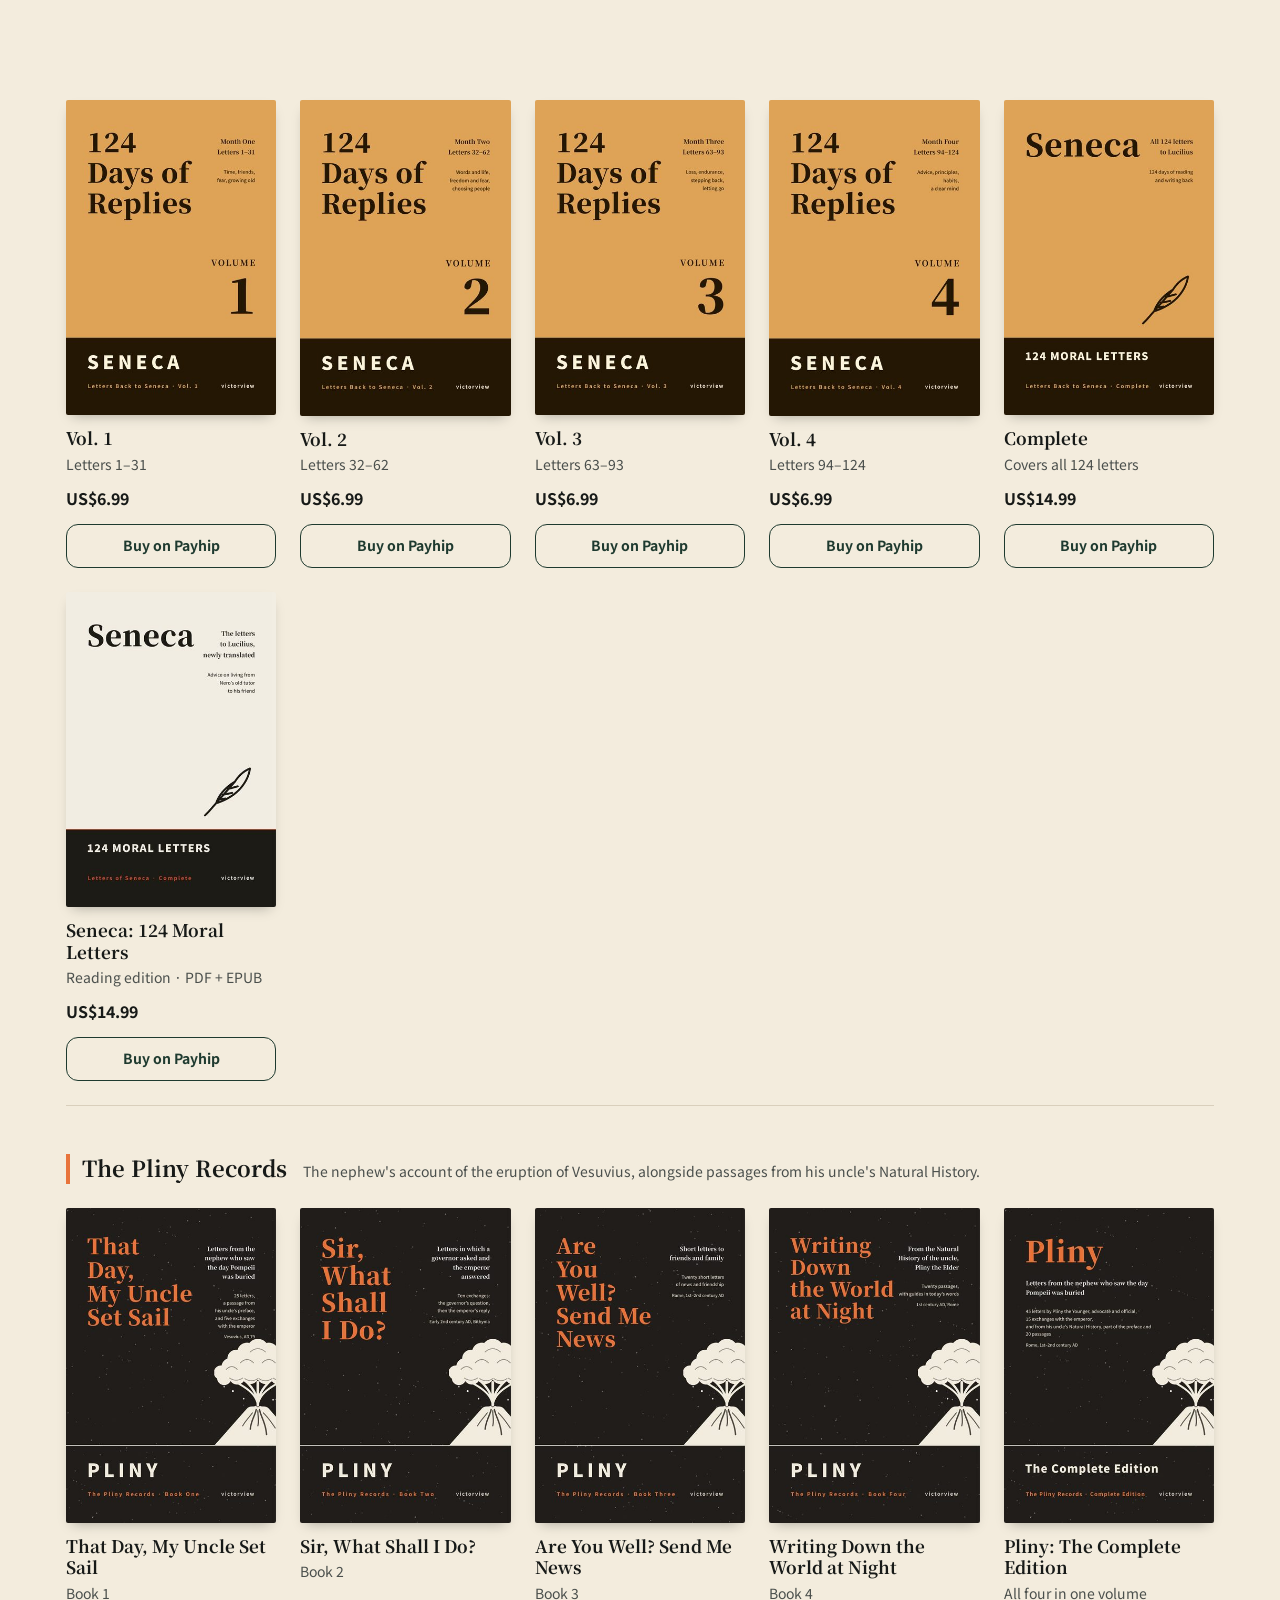
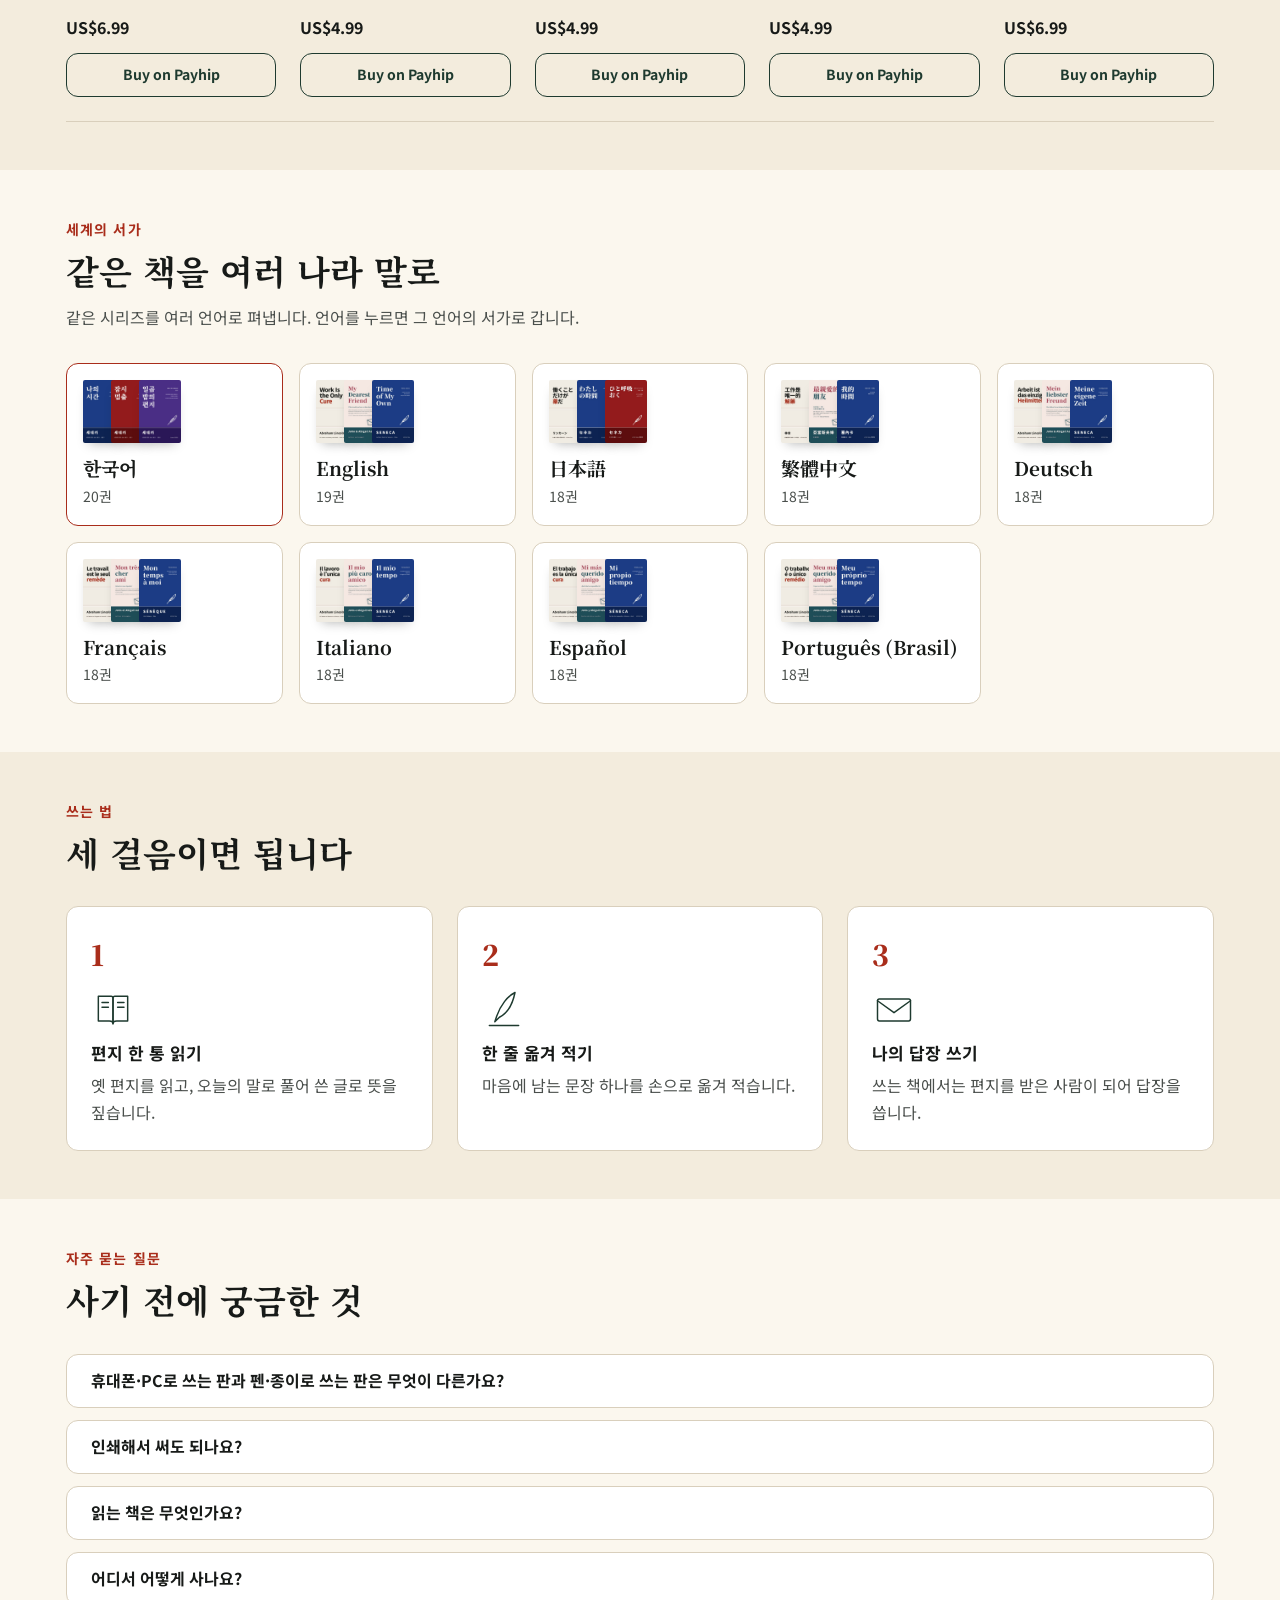
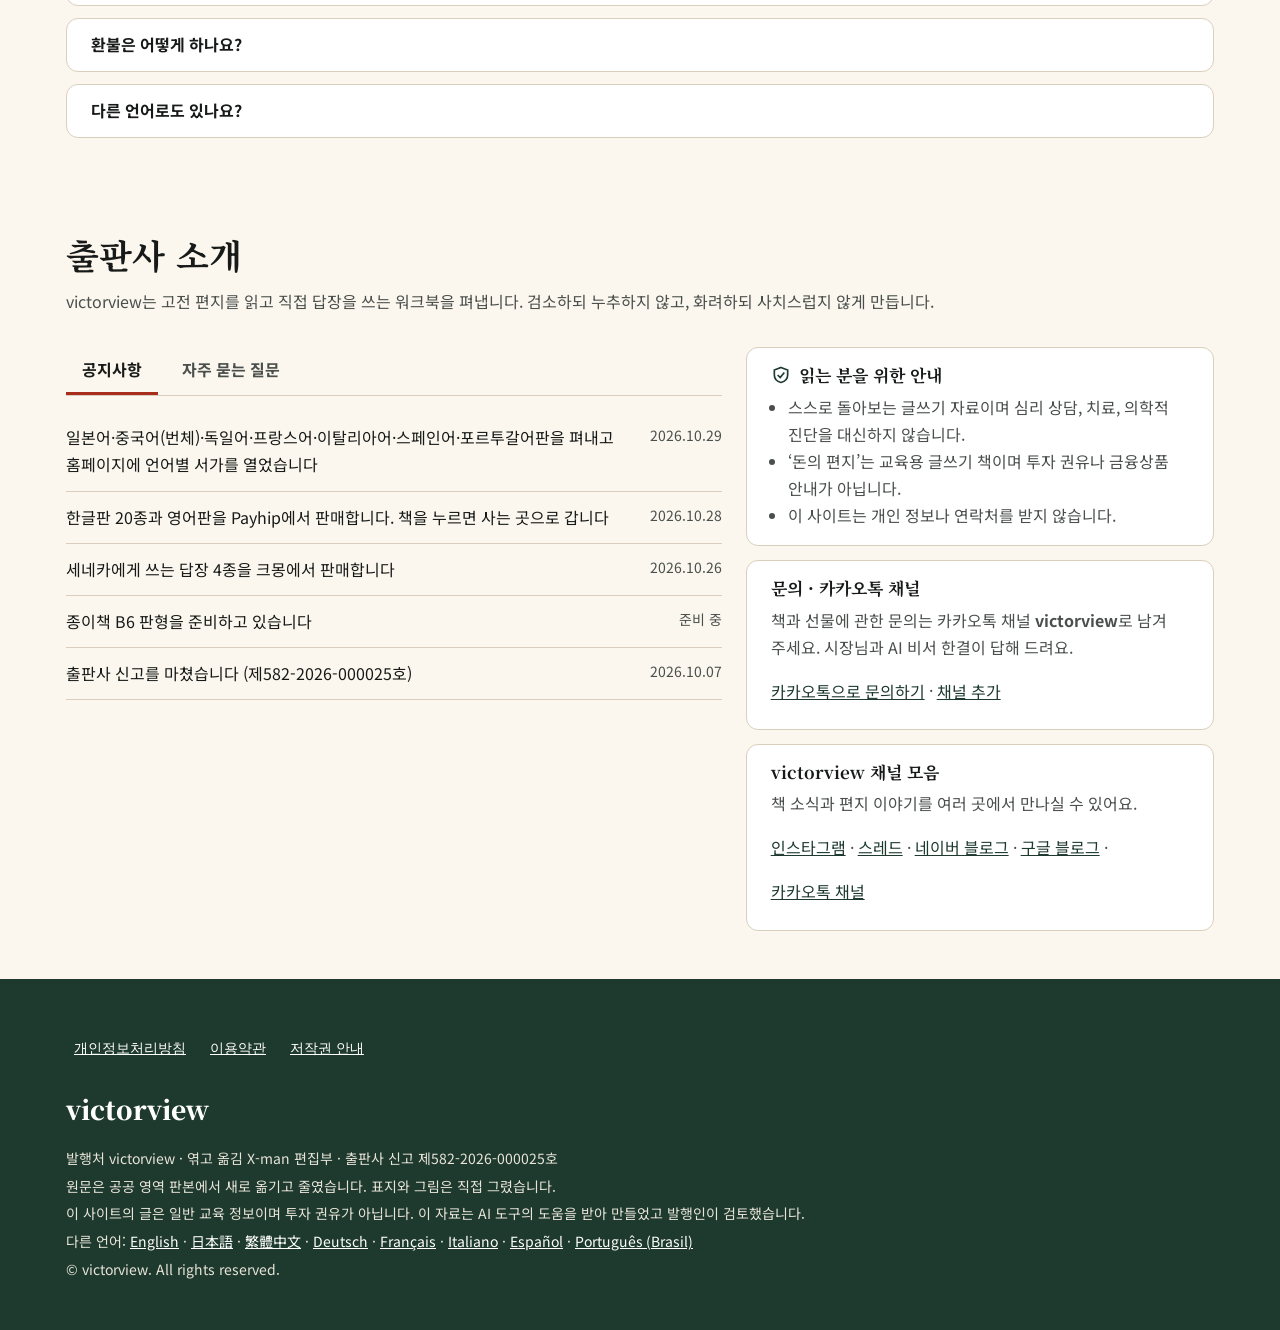
==== commit dfd75f2e: "세부 내용을 숨겨 두고 코드 받기·상자 모두 열기 때 열기 시장 지시 2026-11-03. 세부 내용 단추와 #event-detail 주소로도 열림. 스크립트가 없으면 처음부터 보" ====
--- a/index.html
+++ b/index.html
@@ -251,7 +251,7 @@
 @media (prefers-reduced-motion: reduce) { .reveal { opacity: 1; transform: none; transition: none; } }
 .no-js .reveal { opacity: 1; transform: none; }
 </style>
-<link rel="stylesheet" href="assets/referral.css?v=20261103">
+<link rel="stylesheet" href="assets/referral.css?v=20261103b">
 </head>
 <body class="no-js">
 
@@ -622,7 +622,7 @@
 <script src="assets/share.js" defer></script>
 <script src="assets/celebrate.js" defer></script>
 <script src="assets/ref.js" defer></script>
-<script src="assets/gift.js" defer></script>
+<script src="assets/gift.js?v=20261103b" defer></script>
 <script src="assets/jump.js" defer></script>
 <script src="assets/zoom.js" defer></script>
 </body>
--- a/assets/referral.css
+++ b/assets/referral.css
@@ -86,6 +86,7 @@
 .gift-all .gift-acts .btn:first-child { box-shadow: 0 0 0 4px rgba(255,226,154,.55); }
 .gift-terms { margin: var(--s-5) 0 0; padding-top: var(--s-3); border-top: 1px solid rgba(232,195,106,.4); font-size: var(--fs-small); line-height: 1.7; color: #EDE5CF; max-width: 62em; }
 .gift-more { padding-top: var(--s-5); padding-bottom: var(--s-6); }
+.gift-more[hidden] { display: none; }
 #event-detail { scroll-margin-top: 72px; border-radius: var(--r-lg); background: #fff; border: 1px solid #E5C98E; box-shadow: 0 16px 34px -22px rgba(23,26,24,.55); overflow: hidden; }
 #event-detail > summary { position: relative; list-style: none; cursor: pointer; display: flex; align-items: center; justify-content: center; gap: var(--s-3); min-height: 72px; padding: var(--s-3) var(--s-5); text-align: center; font-family: var(--font-serif); font-weight: 700; font-size: clamp(19px, 2.6vw, 24px); color: #fff; background: linear-gradient(90deg, #1C3C85 0 20%, #931B1C 20% 40%, #4A2E85 40% 60%, #1C5D3D 60% 80%, #A86F24 80% 100%); text-shadow: 0 1px 3px rgba(0,0,0,.55); }
 #event-detail > summary::-webkit-details-marker { display: none; }
@@ -107,4 +108,4 @@
   .gift-stage::before, .gift-box.is-nudge { animation: none; }
   .gift-box, .gift-lid, .gift-letter, .gift-glow { transition: none; }
 }
-@media print { .gift-pile, .gift-fx { display: none !important; } .gift-card[hidden] { display: block !important; } }
+@media print { .gift-more[hidden] { display: block !important; } .gift-pile, .gift-fx { display: none !important; } .gift-card[hidden] { display: block !important; } }
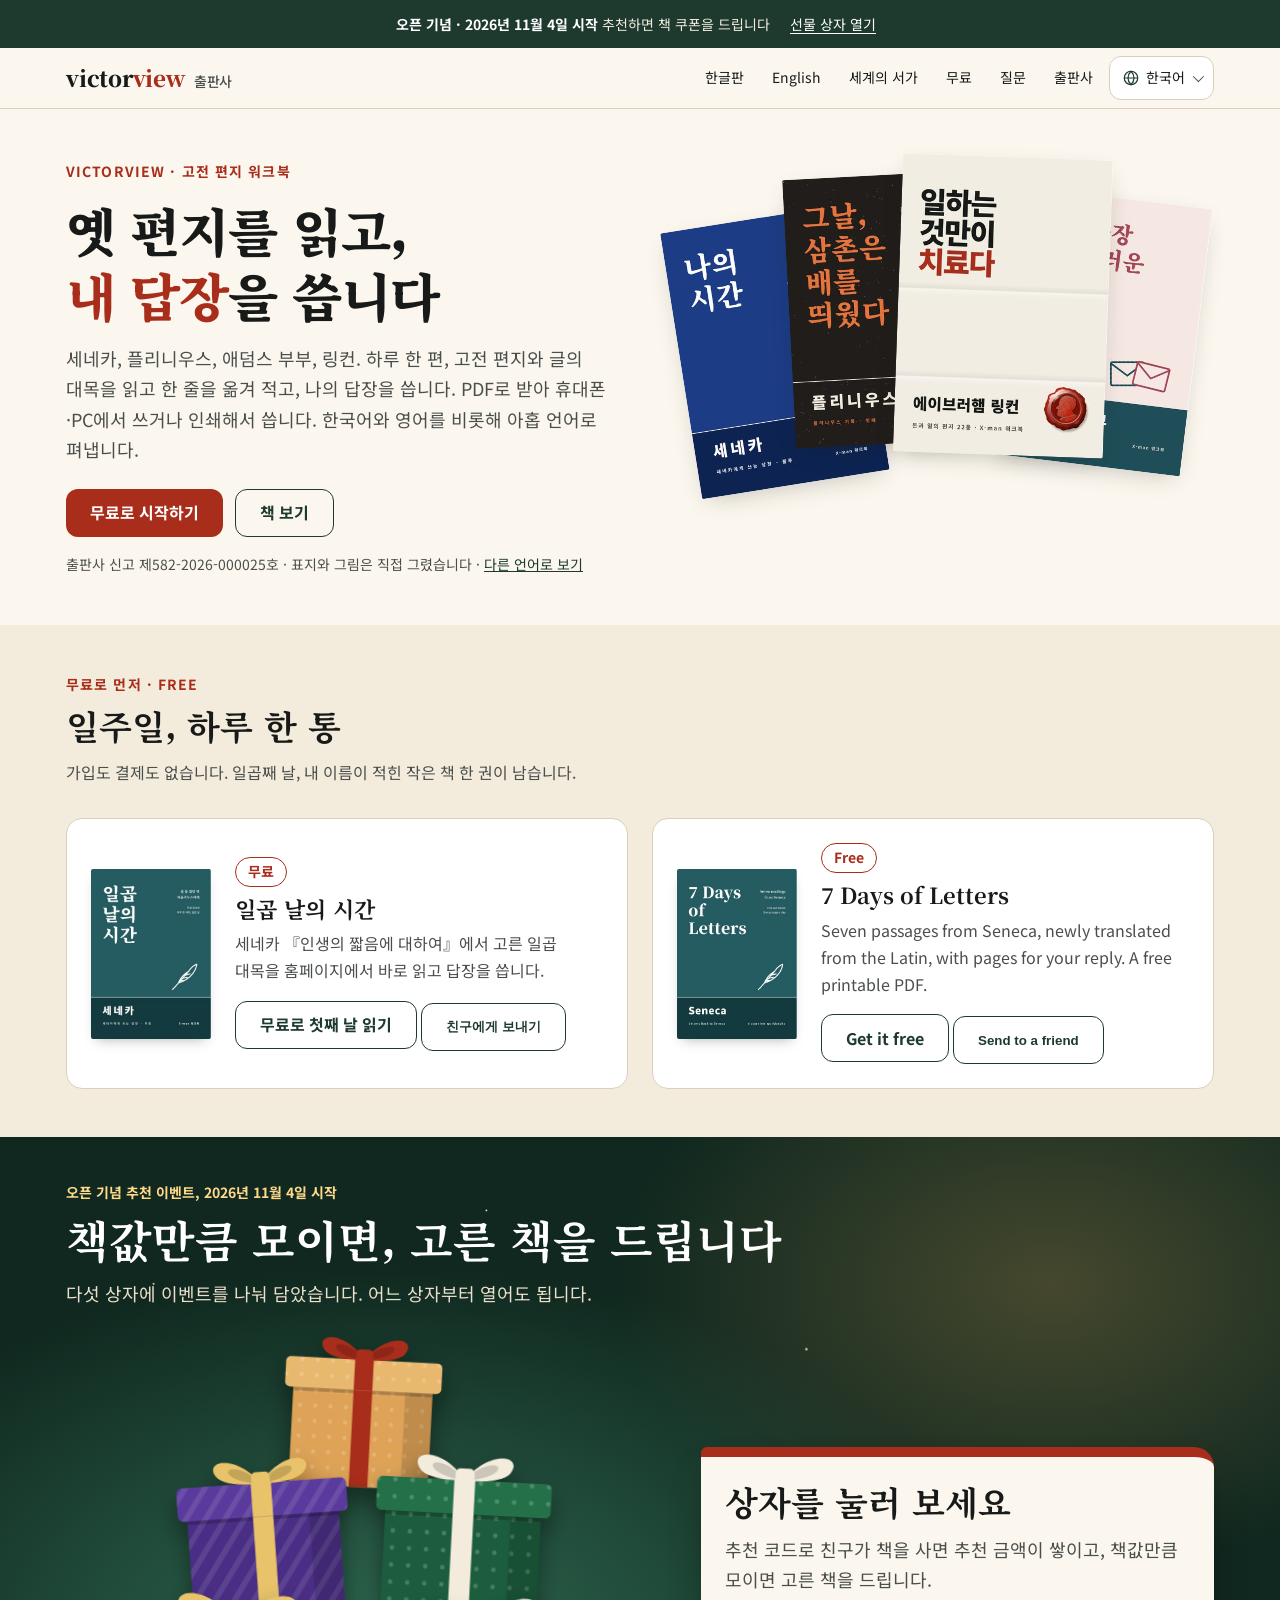
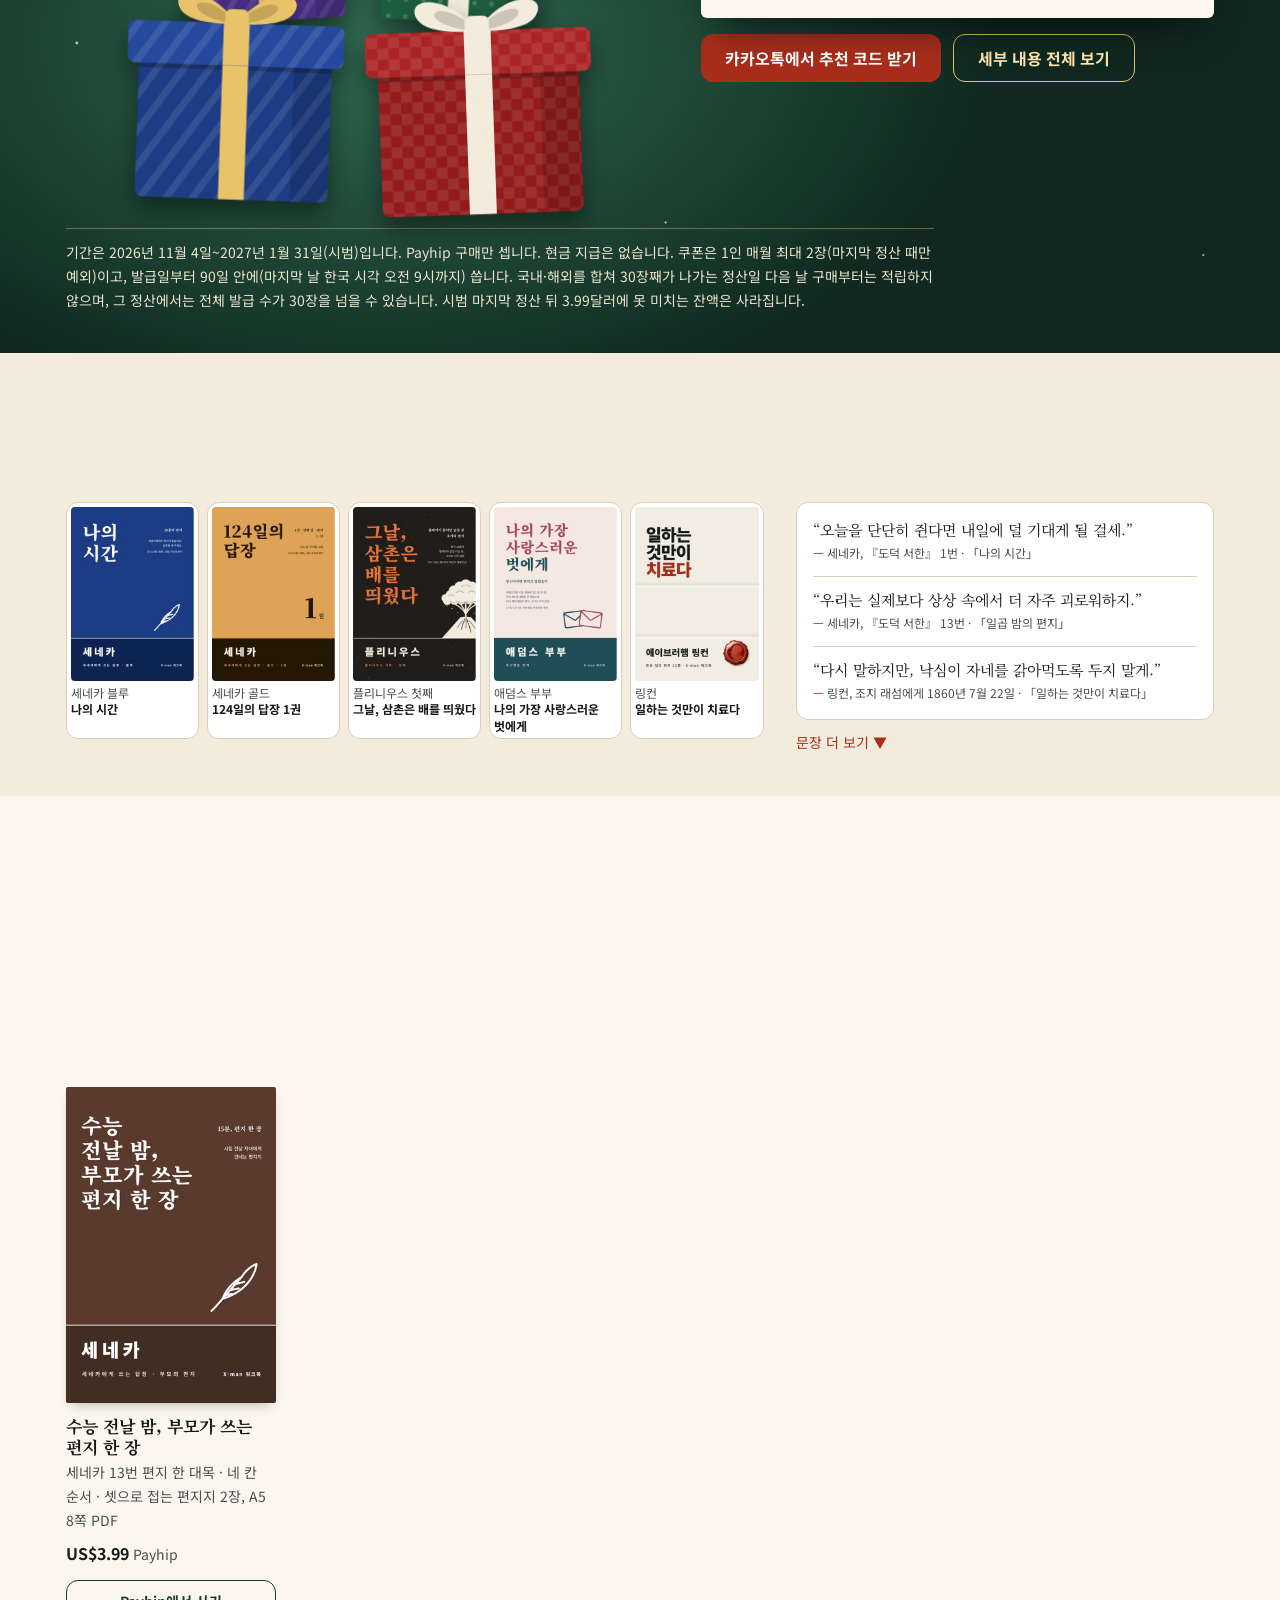
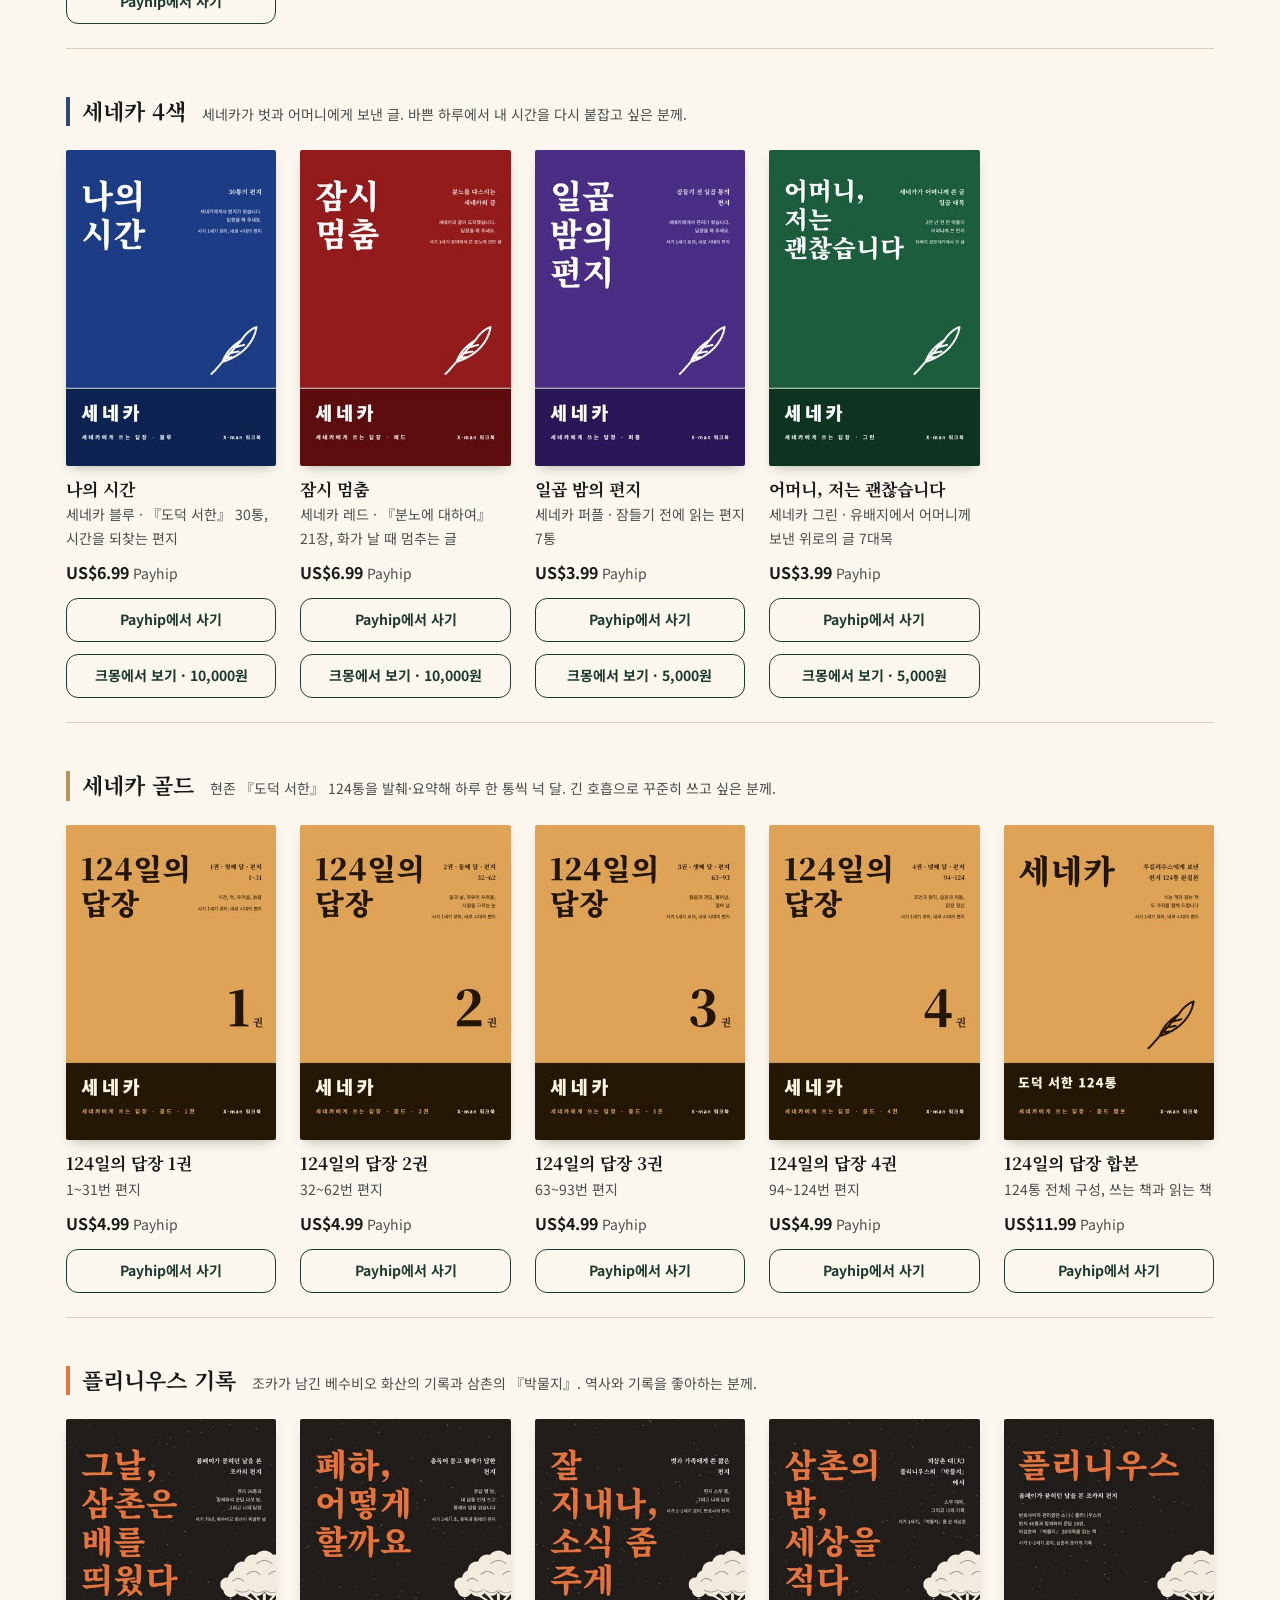
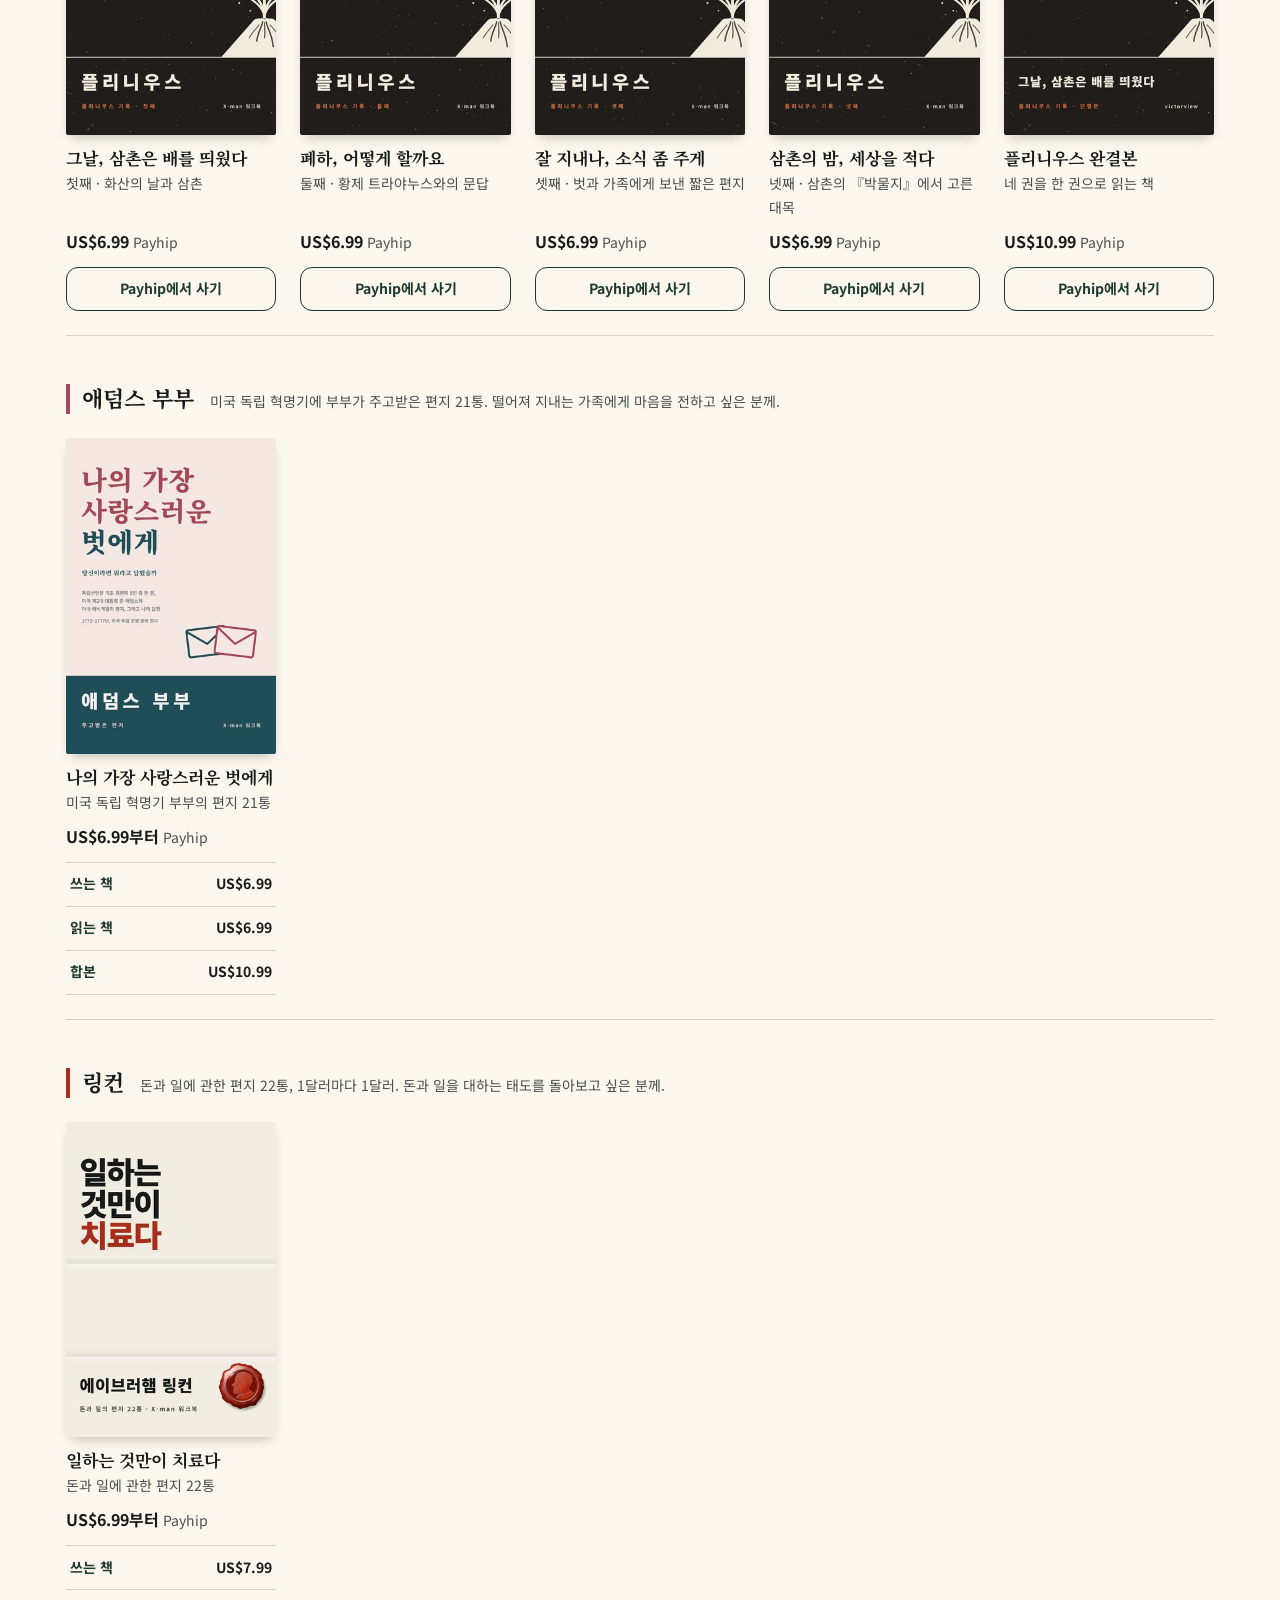
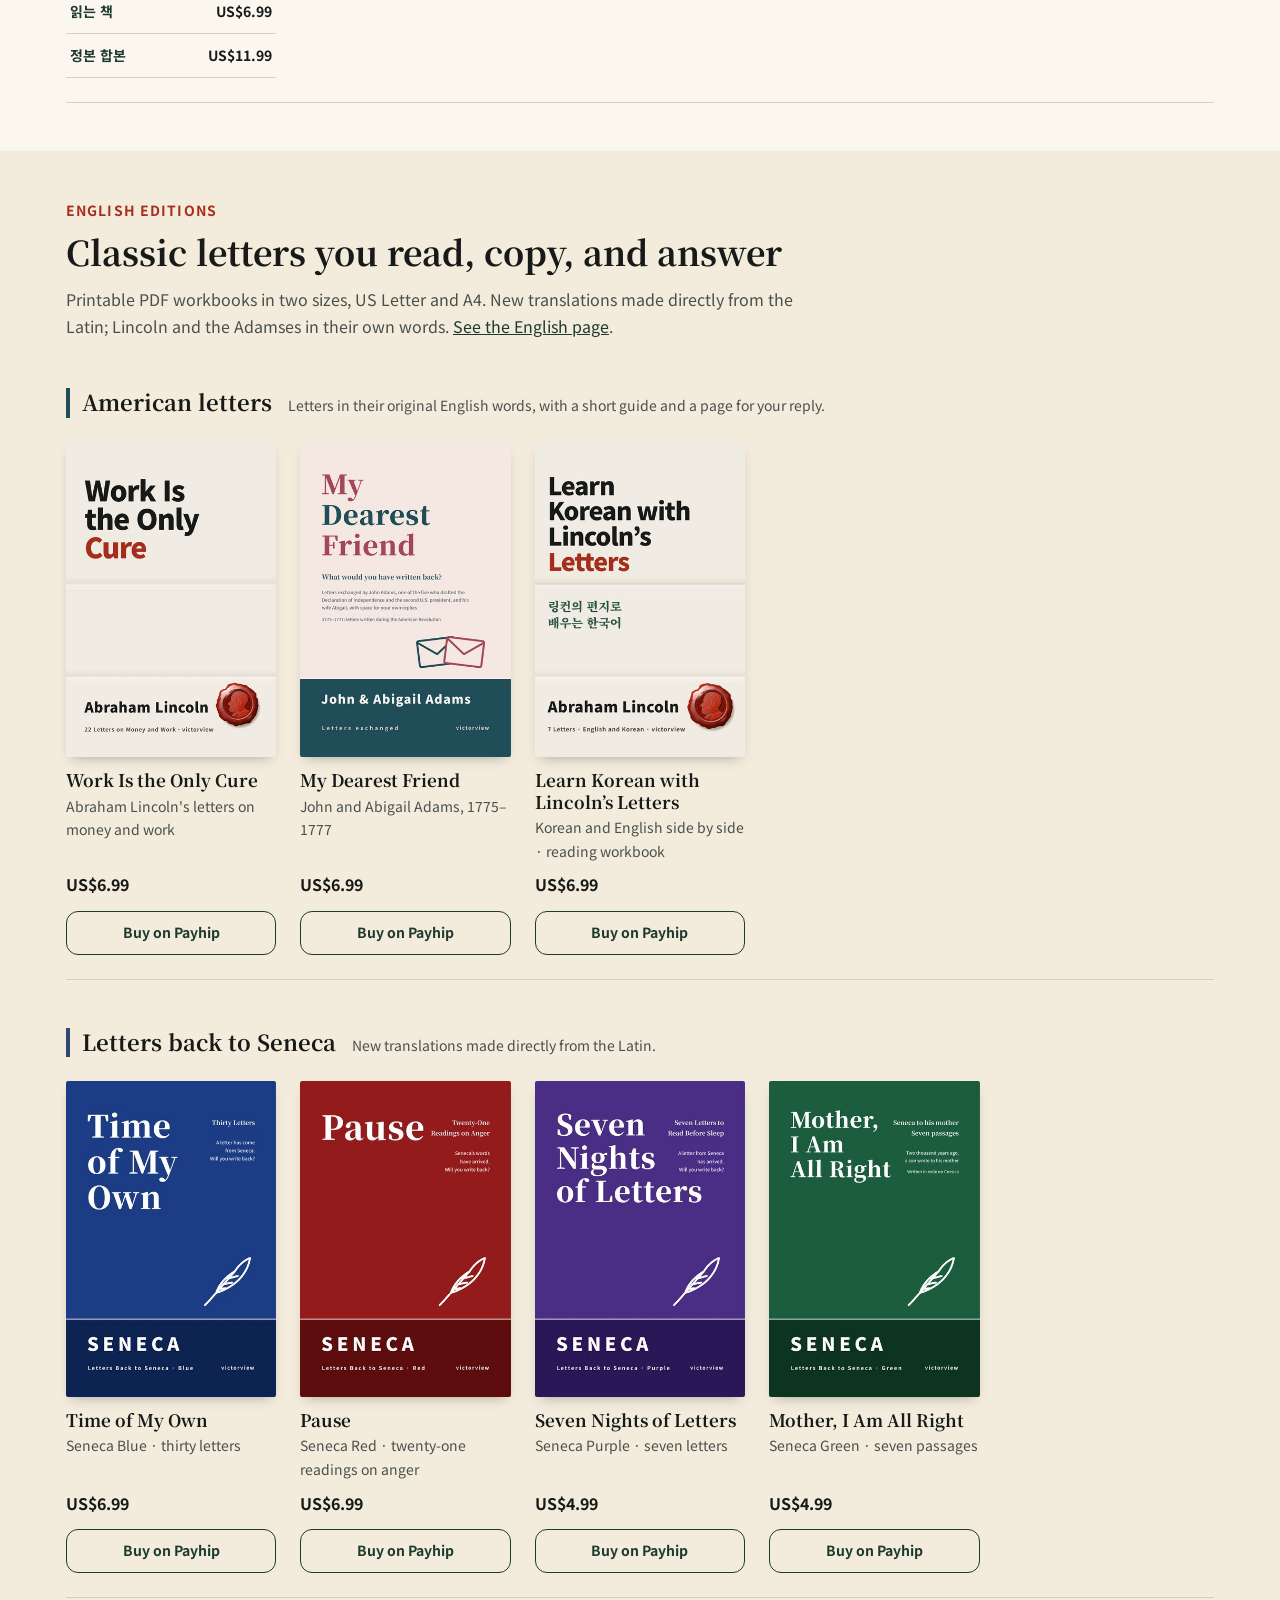
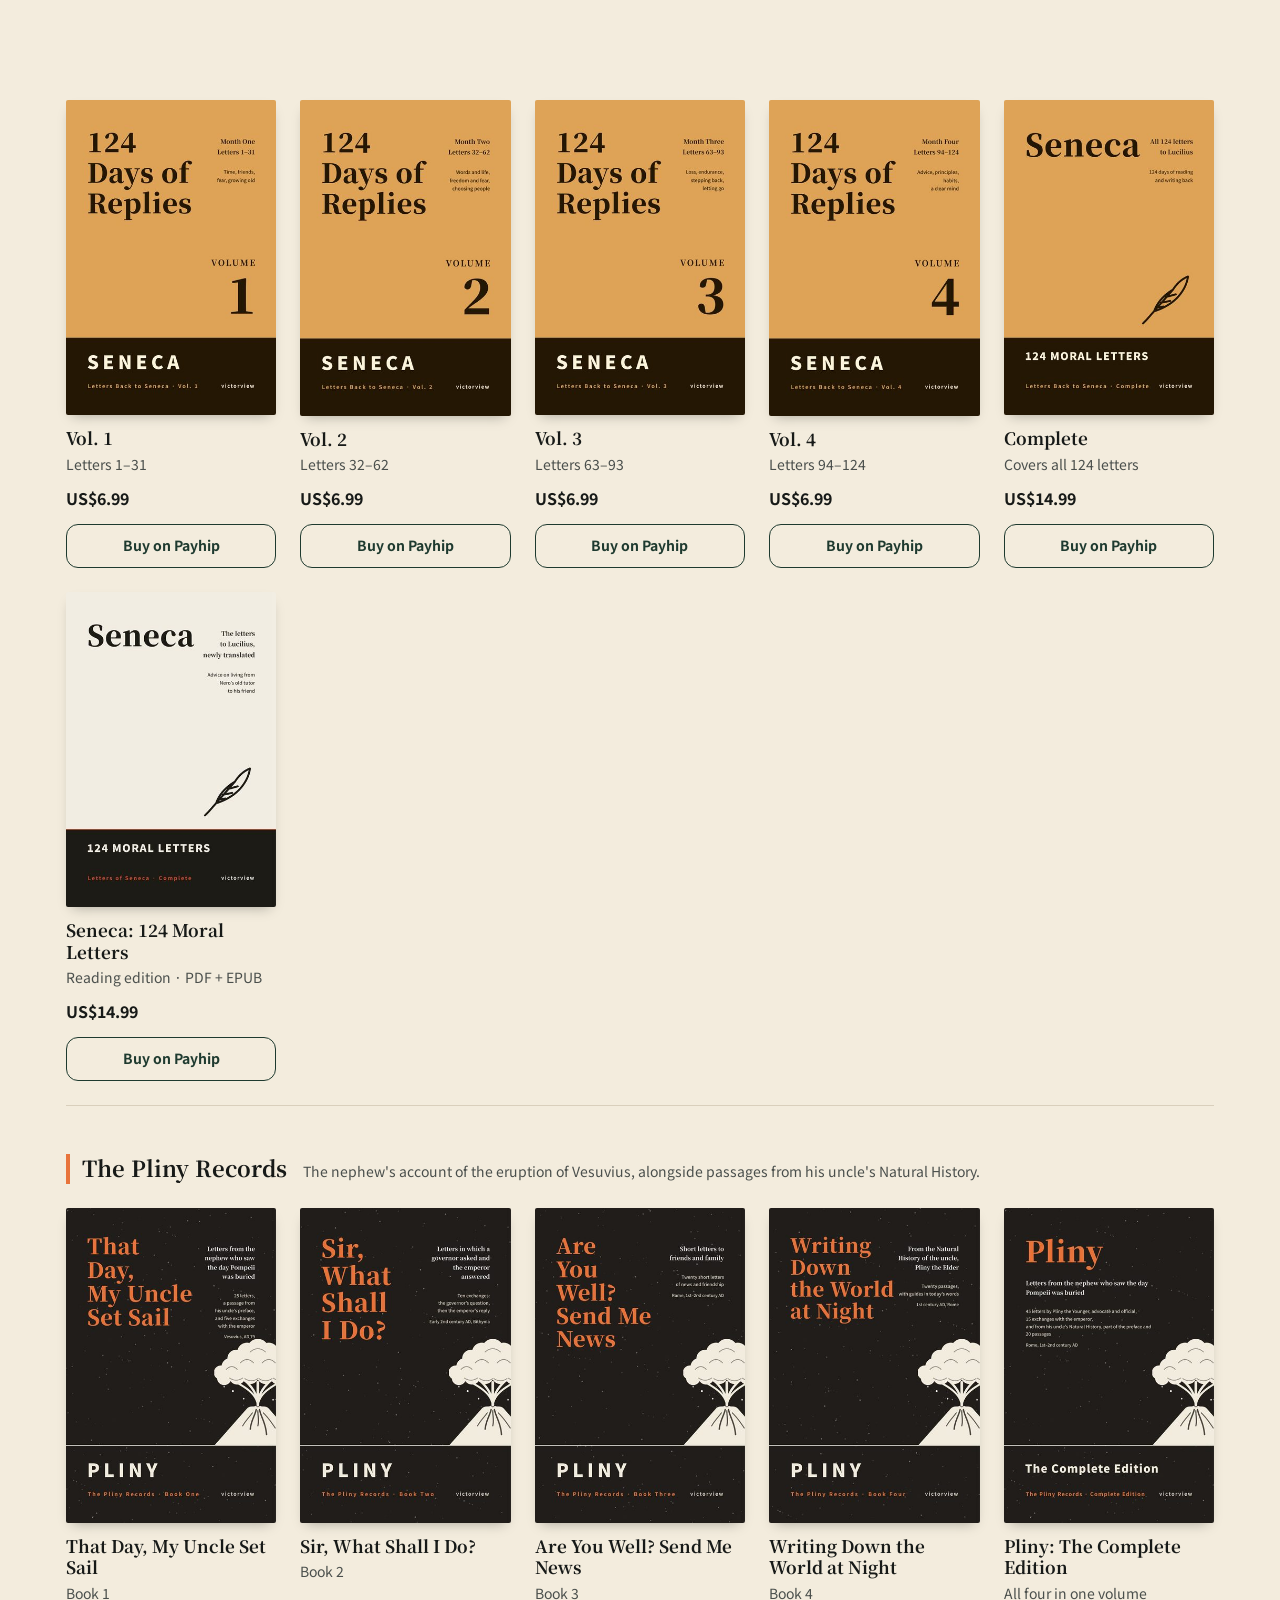
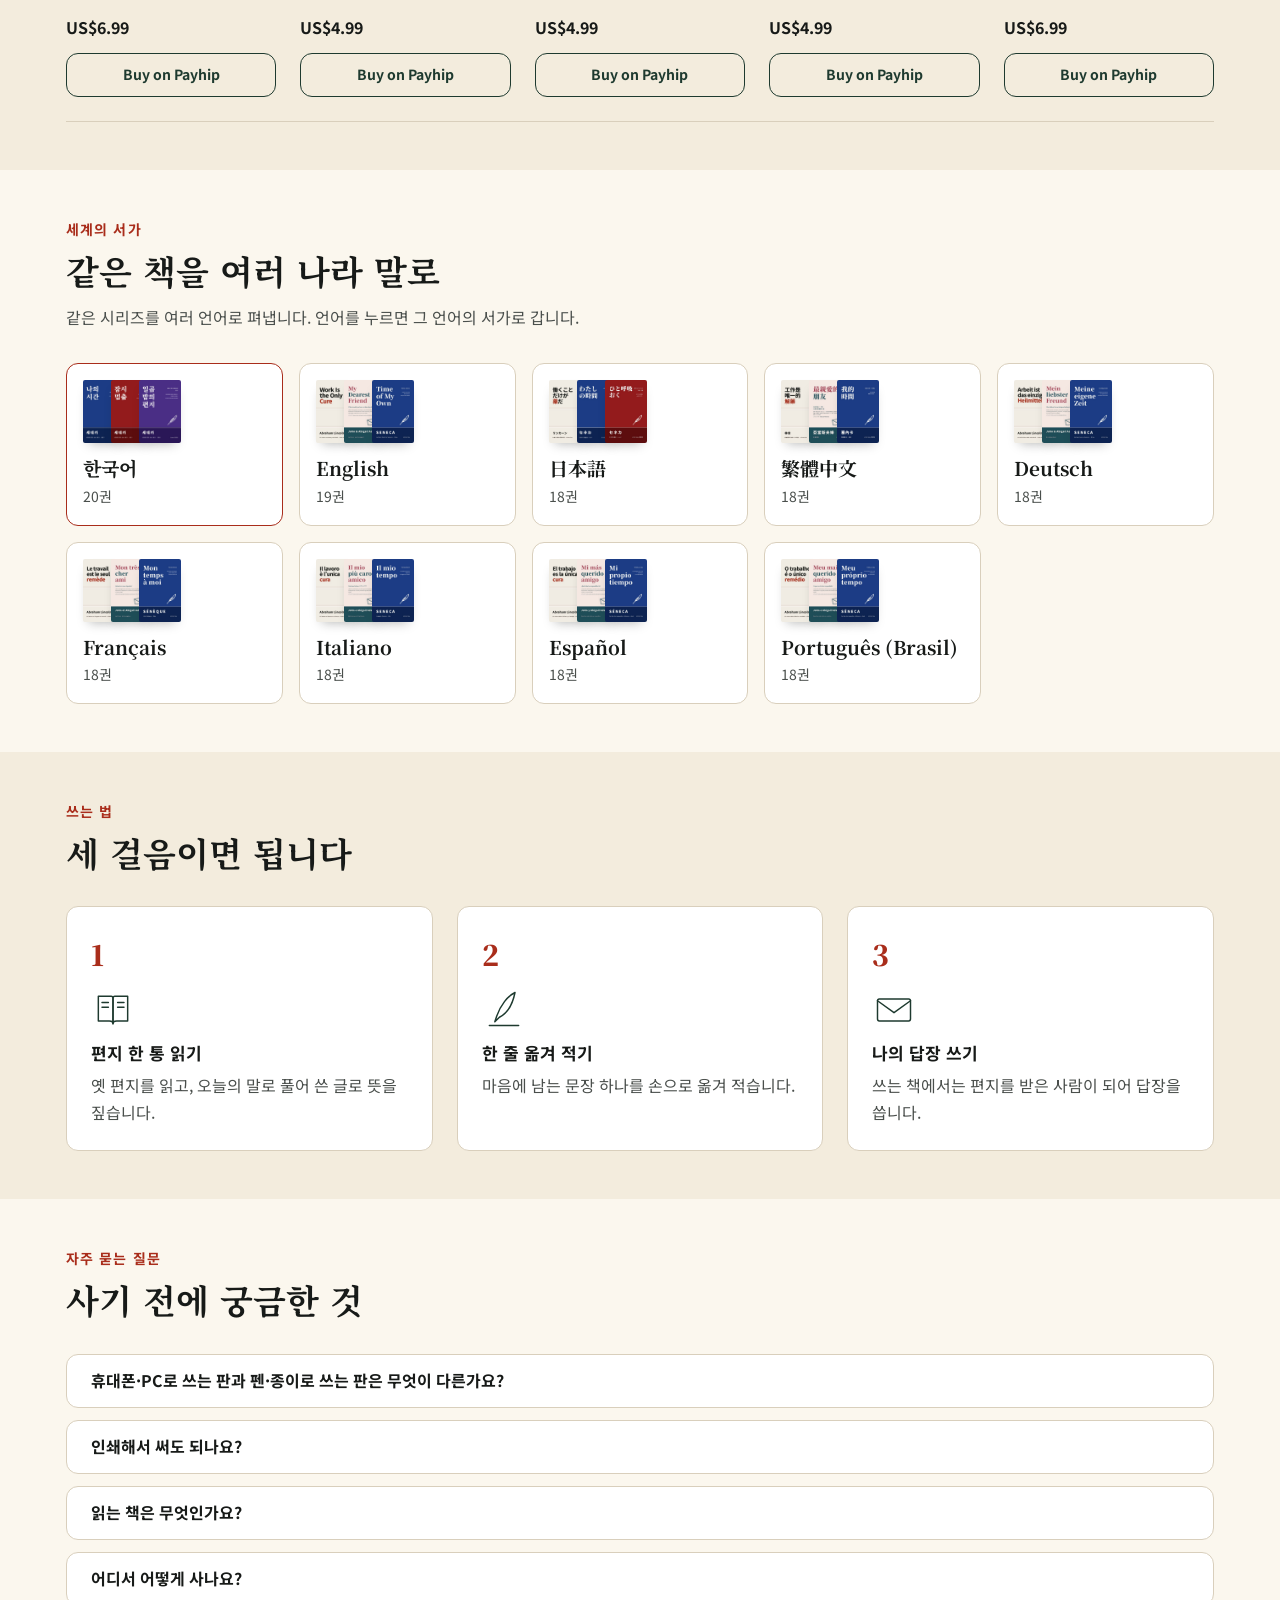
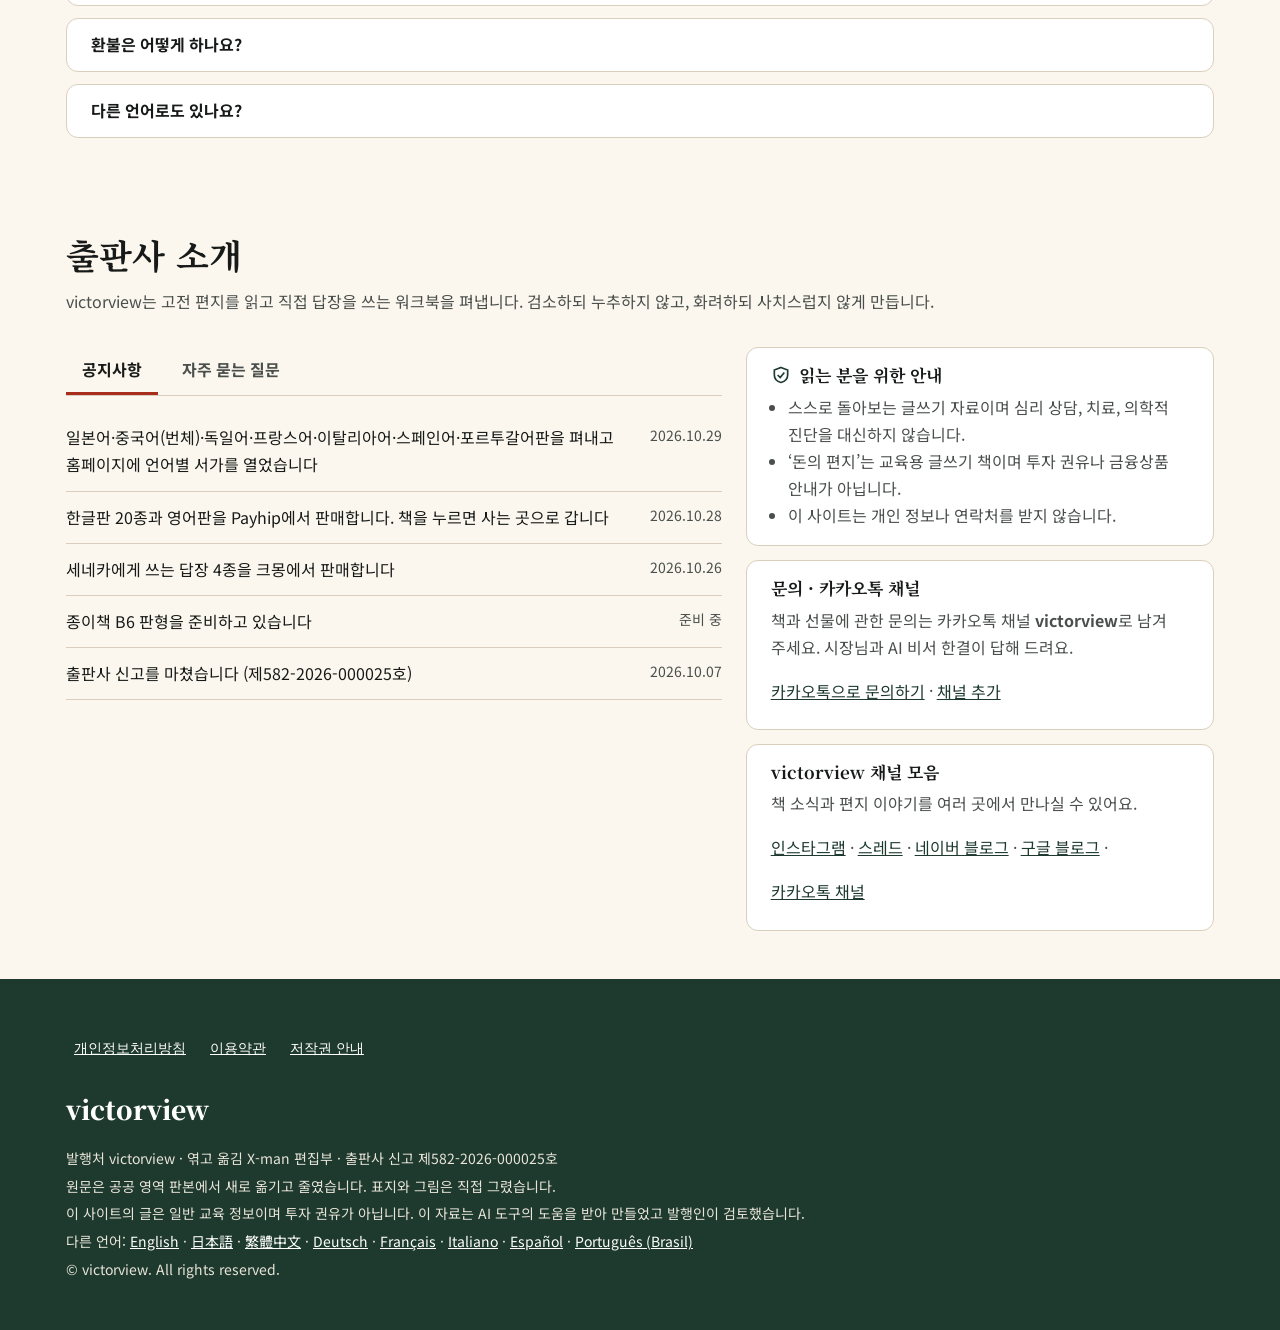
==== commit 25173b9a: "친구에게 보내는 선물 상자와 8개 언어 상자 화면 추가 - gift.html: 추천인이 친구 이름과 추천 책을 골라 메시지를 만들고, 친구는 상자를 열어 무료 책, 추천 책 구매 " ====
--- a/index.html
+++ b/index.html
@@ -251,7 +251,7 @@
 @media (prefers-reduced-motion: reduce) { .reveal { opacity: 1; transform: none; transition: none; } }
 .no-js .reveal { opacity: 1; transform: none; }
 </style>
-<link rel="stylesheet" href="assets/referral.css?v=20261103b">
+<link rel="stylesheet" href="assets/referral.css?v=20261103c">
 </head>
 <body class="no-js">
 
@@ -316,10 +316,10 @@
               <article class="gift-card" data-box="purple" style="--c:#4A2E85"><h3>친구는 10% 할인</h3><p>친구가 Payhip에서 한글판을 살 때 내 추천 코드를 넣으면 10% 할인됩니다.</p><p class="gift-small">친구는 원하면 무료 워크북을 먼저 써 볼 수 있습니다.</p></article>
               <article class="gift-card" data-box="green" style="--c:#1C5D3D"><h3>결제액의 30% 적립</h3><p>친구의 할인 뒤 결제액 가운데 30%가 내 추천 금액으로 쌓입니다.</p><p class="gift-small">본인 구매와 환불·취소된 주문은 세지 않습니다. 현금으로 바꿀 수 없습니다.</p></article>
               <article class="gift-card" data-box="blue" style="--c:#1C3C85"><h3>친구 세 명이면 한 권</h3><p>서로 다른 친구 세 명이 블루를 한 권씩 사면 3.99달러 책이나 골드 1~4권 가운데 한 권을 받을 수 있습니다. 네 명이면 6.99달러 책도 됩니다.</p><p class="gift-small">모두 환불 없이 확정된 경우입니다.</p></article>
-              <article class="gift-card" data-box="red" style="--c:#931B1C"><h3>시작은 카톡 한 줄</h3><p>카카오톡 채널에 &ldquo;추천 참여&rdquo;라고 보내면 추천 코드와 추천 주소를 드립니다.</p><p class="gift-small">홈페이지에는 입력할 칸이 없습니다. 만 14세 미만은 참여할 수 없습니다.</p></article>
+              <article class="gift-card" data-box="red" style="--c:#931B1C"><h3>시작은 카톡 한 줄</h3><p>카카오톡 채널에 &ldquo;추천 참여&rdquo;라고 보내면 추천 코드와 추천 주소를 드립니다.</p><p class="gift-small">코드와 함께 친구에게 보낼 선물 상자 링크를 드립니다. 만 14세 미만은 참여할 수 없습니다.</p></article>
             </div>
             <p class="gift-count" hidden></p>
-            <div class="gift-acts"><a class="btn" href="https://pf.kakao.com/_bxhUmX/chat" target="_blank" rel="noopener">카카오톡에서 추천 코드 받기</a><a class="btn gift-ghost" href="#event-detail">세부 내용 전체 보기</a></div>
+            <div class="gift-acts"><a class="btn gift-go" href="https://pf.kakao.com/_bxhUmX/chat" target="_blank" rel="noopener noreferrer">카카오톡에서 추천 코드 받기</a><a class="btn gift-ghost" href="#event-detail">세부 내용 전체 보기</a></div>
           </div>
         </div>
         <p class="gift-terms">기간은 2026년 11월 4일~2027년 1월 31일(시범)입니다. Payhip 구매만 셉니다. 현금 지급은 없습니다. 쿠폰은 1인 매월 최대 2장(마지막 정산 때만 예외)이고, 발급일부터 90일 안에(마지막 날 한국 시각 오전 9시까지) 씁니다. 국내·해외를 합쳐 30장째가 나가는 정산일 다음 날 구매부터는 적립하지 않으며, 그 정산에서는 전체 발급 수가 30장을 넘을 수 있습니다. 시범 마지막 정산 뒤 3.99달러에 못 미치는 잔액은 사라집니다.</p>
@@ -333,12 +333,12 @@
         <div>
           <h3>이렇게 참여합니다</h3>
           <ol class="ref-steps">
-            <li><b>보내기</b> — 카카오톡 채널에 &ldquo;추천 참여&rdquo;라고 보내면 추천 코드와 추천 주소를 드립니다.</li>
+            <li><b>보내기</b> — 카카오톡 채널에 &ldquo;추천 참여&rdquo;라고 보내면 추천 코드와 선물 상자 보내기 링크를 드립니다. 받는 친구 이름과 추천할 책을 골라 보내면, 친구는 상자를 열어 무료 책 『일곱 날의 시간』과 추천 책 구매 바로가기를 받습니다(추천 책은 따로 구매).</li>
             <li><b>친구가 사기</b> — 친구는 원하면 무료 워크북을 먼저 써 볼 수 있습니다. Payhip에서 한글판을 살 때 추천 코드를 넣으면 10% 할인됩니다.</li>
             <li><b>쿠폰</b> — 매달 초 지난달 구매를 정리해, 책값만큼 모였으면 고른 책의 무료 쿠폰을 카카오톡으로 보내 드립니다.</li>
           </ol>
           <p class="ref-key">할인 뒤 결제액의 30% 적립 · 현금 지급 없음 · 1인 매월 최대 2장(마지막 정산 때만 예외) · 시범 기간 30장 기준(넘을 수 있음)</p>
-          <div class="ref-acts"><a class="btn" href="https://pf.kakao.com/_bxhUmX/chat" target="_blank" rel="noopener">카카오톡에서 추천 코드 받기</a><a class="btn ghost" href="free-seven-days.html">무료 워크북 먼저 보기</a></div>
+          <div class="ref-acts"><a class="btn gift-go" href="https://pf.kakao.com/_bxhUmX/chat" target="_blank" rel="noopener noreferrer">카카오톡에서 추천 코드 받기</a><a class="btn ghost" href="free-seven-days.html">무료 워크북 먼저 보기</a></div>
         </div>
         <div>
           <h3>서로 다른 친구가 블루를 한 권씩 샀을 때</h3>
@@ -360,7 +360,7 @@
         <li><b>쿠폰 한도</b> 평소에는 1인당 매월 최대 2장입니다. 시범 기간에는 국내 추천 코드로 드린 쿠폰과 해외 Payhip 제휴로 드린 쿠폰을 합쳐 총 30장을 기준으로 합니다. 30장째가 나가는 정산에서는 그 정산 시점에 책값 이상의 잔액이 있는 모든 분께 1인당 월 최대 2장 범위에서 드리므로, 전체 발급 수가 30장을 넘을 수 있습니다. 그 정산 뒤에는 새로 쌓는 것을 멈추고 알려 드립니다. 30장째가 나가는 정산일(한국 시각)까지의 구매는 그대로 적립하고 다음 날부터의 구매는 적립하지 않습니다. 다만 어느 경우에도 2027년 1월 31일(한국 시각) 이후의 구매는 적립하지 않습니다. 적립 대상이지만 아직 확정되지 않은 구매와 이미 확정된 잔액은 시범 마지막 정산에서 정리합니다. 시범 마지막 정산(2027년 2월 5일, 1월 31일까지의 구매를 정리)에서만 월 2장 한도를 풀어, 그때 남은 잔액으로 받을 수 있는 쿠폰을 모두 드립니다. 30장째 쿠폰이 마지막 정산에서 나가는 경우에도 마지막 정산 규칙이 우선해 월 2장 제한 없이 드립니다. 마지막 정산 뒤에 환불이 있어도 이미 드린 쿠폰은 거두지 않습니다.</li>
         <li><b>잔액</b> 쿠폰을 드리면 그 책값만큼 추천 금액에서 빼고, 남은 금액은 이어서 쌓입니다. 추천 금액은 현금으로 바꾸거나 남에게 넘길 수 없고, 마지막 적립 확정일부터 6개월 동안 새로 쌓이지 않으면 사라집니다. 시범 마지막 정산에서 책값에 이른 만큼 쿠폰을 모두 드리고, 가장 싼 책값(3.99달러)에 못 미치는 나머지만 사라집니다.</li>
         <li><b>쿠폰 쓰기</b> 쿠폰은 책 한 권에 한 번, 발급일부터 90일 안에 씁니다(마지막 날 한국 시각 오전 9시까지).</li>
-        <li><b>개인정보</b> 홈페이지에는 추천을 위한 입력 칸이 없고 이름·연락처를 받지 않습니다. 추천 확인에 필요한 내용만 카카오톡 채널로 받고, 마지막 적립 확정일 또는 마지막 쿠폰 만료일(쓰셨다면 쓴 날) 가운데 늦은 날부터 6개월 뒤에(그만두시면 다음 처리일에) 지웁니다. 법에서 보존을 정한 기록은 그 기간을 따릅니다. Payhip에서 살 때는 Payhip이 이메일을 받습니다. 만 14세 이상만 참여할 수 있습니다. 자세한 내용은 아래 개인정보처리방침에 있습니다.</li>
+        <li><b>개인정보</b> 출판사는 홈페이지에서 추천을 위한 이름·연락처를 받지 않습니다. 선물 상자 보내기 화면에 적는 이름·별명은 출판사 서버로 오지 않고, 보내는 링크의 # 뒤에 담겨 받는 분의 브라우저에 표시됩니다. 링크를 전달받은 사람도 볼 수 있으니 실명 대신 별명을 쓰시기 바랍니다. 추천 확인에 필요한 내용만 카카오톡 채널로 받고, 마지막 적립 확정일 또는 마지막 쿠폰 만료일(쓰셨다면 쓴 날) 가운데 늦은 날부터 6개월 뒤에(그만두시면 다음 처리일에) 지웁니다. 법에서 보존을 정한 기록은 그 기간을 따릅니다. Payhip에서 살 때는 Payhip이 이메일을 받습니다. 만 14세 이상만 참여할 수 있습니다. 자세한 내용은 아래 개인정보처리방침에 있습니다.</li>
       </ul>
         </div>
       </details>
@@ -574,7 +574,7 @@
   <li>글꼴은 Google Fonts에서 불러옵니다. 이때 브라우저가 Google의 서버에 접속합니다.</li>
   <li>출판사는 방문자를 따로 추적하는 분석 도구나 광고 쿠키를 쓰지 않습니다.</li></ul>
   <h3>추천 이벤트에 참여하실 때</h3>
-  <ul><li>홈페이지에는 추천을 위한 입력 칸이 없고 이름·연락처를 받지 않습니다. 추천 주소(?ref=)로 들어오면 추천 코드가 이 브라우저의 사이트 저장소에 저장되어 무료 워크북 화면에 보이고, 이벤트가 끝나면 지워집니다. 추천 코드는 주소에 들어 있어 Netlify 접속 기록에 남을 수 있으므로 실명이 아닌 무작위 코드를 씁니다.</li>
+  <ul><li>출판사는 홈페이지에서 추천을 위한 이름·연락처를 받지 않습니다. 선물 상자 보내기 화면에 적는 이름·별명은 출판사 서버로 오지 않고, 보내는 링크의 # 뒤에 담겨 받는 분의 브라우저에 표시됩니다. 링크를 전달받은 사람도 볼 수 있으니 실명 대신 별명을 쓰시기 바랍니다. 추천 주소(?ref=)로 들어오면 추천 코드가 이 브라우저의 사이트 저장소에 저장되어 무료 워크북 화면에 보이고, 이벤트가 끝나면 지워집니다. 추천 코드는 주소에 들어 있어 Netlify 접속 기록에 남을 수 있으므로 실명이 아닌 무작위 코드를 씁니다.</li>
   <li>한국: 추천에 참여하는 분이 카카오톡 채널로 보낸 대화(카카오톡 프로필 이름 포함)와 추천 코드, 추천으로 생긴 Payhip 주문의 주문 번호·결제액을 추천 금액 계산과 책 쿠폰 보내기에만 씁니다.</li>
   <li>해외: Payhip 제휴(Affiliate)에 가입한 분의 이름·이메일과 Payhip이 주는 추천 판매 보고서 가운데 주문 번호·결제액만 같은 목적에 씁니다.</li>
   <li>보관과 파기: 마지막 적립 확정일 또는 마지막 쿠폰의 만료일(쓴 경우 쓴 날) 가운데 늦은 날부터 6개월 뒤 지웁니다. 적립이 한 번도 없으면 참여 신청일부터 6개월 뒤 지웁니다. 그만두겠다고 하시면 요청을 받은 날부터 7일 안에 지웁니다. 법에 따라 거래 기록을 보관해야 하는 경우에는 그 기간을 따릅니다.</li>
@@ -584,7 +584,7 @@
   <h3>축하 화면</h3>
   <ul><li>처음 오신 날 한 번 짧은 축하 그림이 화면 양옆에 뜹니다. 다시 띄우지 않으려고 이 브라우저의 사이트 저장소에 &lsquo;본 적 있음&rsquo; 표시 하나만 남기며, 출판사로 보내지 않습니다. 사이트 데이터를 지우면 다시 뜰 수 있습니다. &lsquo;움직임 줄이기&rsquo;를 켠 기기에서는 뜨지 않습니다.</li></ul>
   <p>이 내용이 바뀌면 공지사항에 먼저 알립니다.</p>
-  <p><small>시행일 2026년 10월 19일 · 고침 2026년 10월 29일 · 발행처 victorview · 출판사 신고 제582-2026-000025호</small></p>
+  <p><small>시행일 2026년 10월 19일 · 고침 2026년 11월 3일 · 발행처 victorview · 출판사 신고 제582-2026-000025호</small></p>
 </dialog>
 <dialog class="pol" id="pol-terms" aria-labelledby="pol-terms-h"><button type="button" class="x" data-close>닫기</button>
   <h2 id="pol-terms-h">이용약관</h2>
@@ -622,7 +622,7 @@
 <script src="assets/share.js" defer></script>
 <script src="assets/celebrate.js" defer></script>
 <script src="assets/ref.js" defer></script>
-<script src="assets/gift.js?v=20261103b" defer></script>
+<script src="assets/gift.js?v=20261103c" defer></script>
 <script src="assets/jump.js" defer></script>
 <script src="assets/zoom.js" defer></script>
 </body>
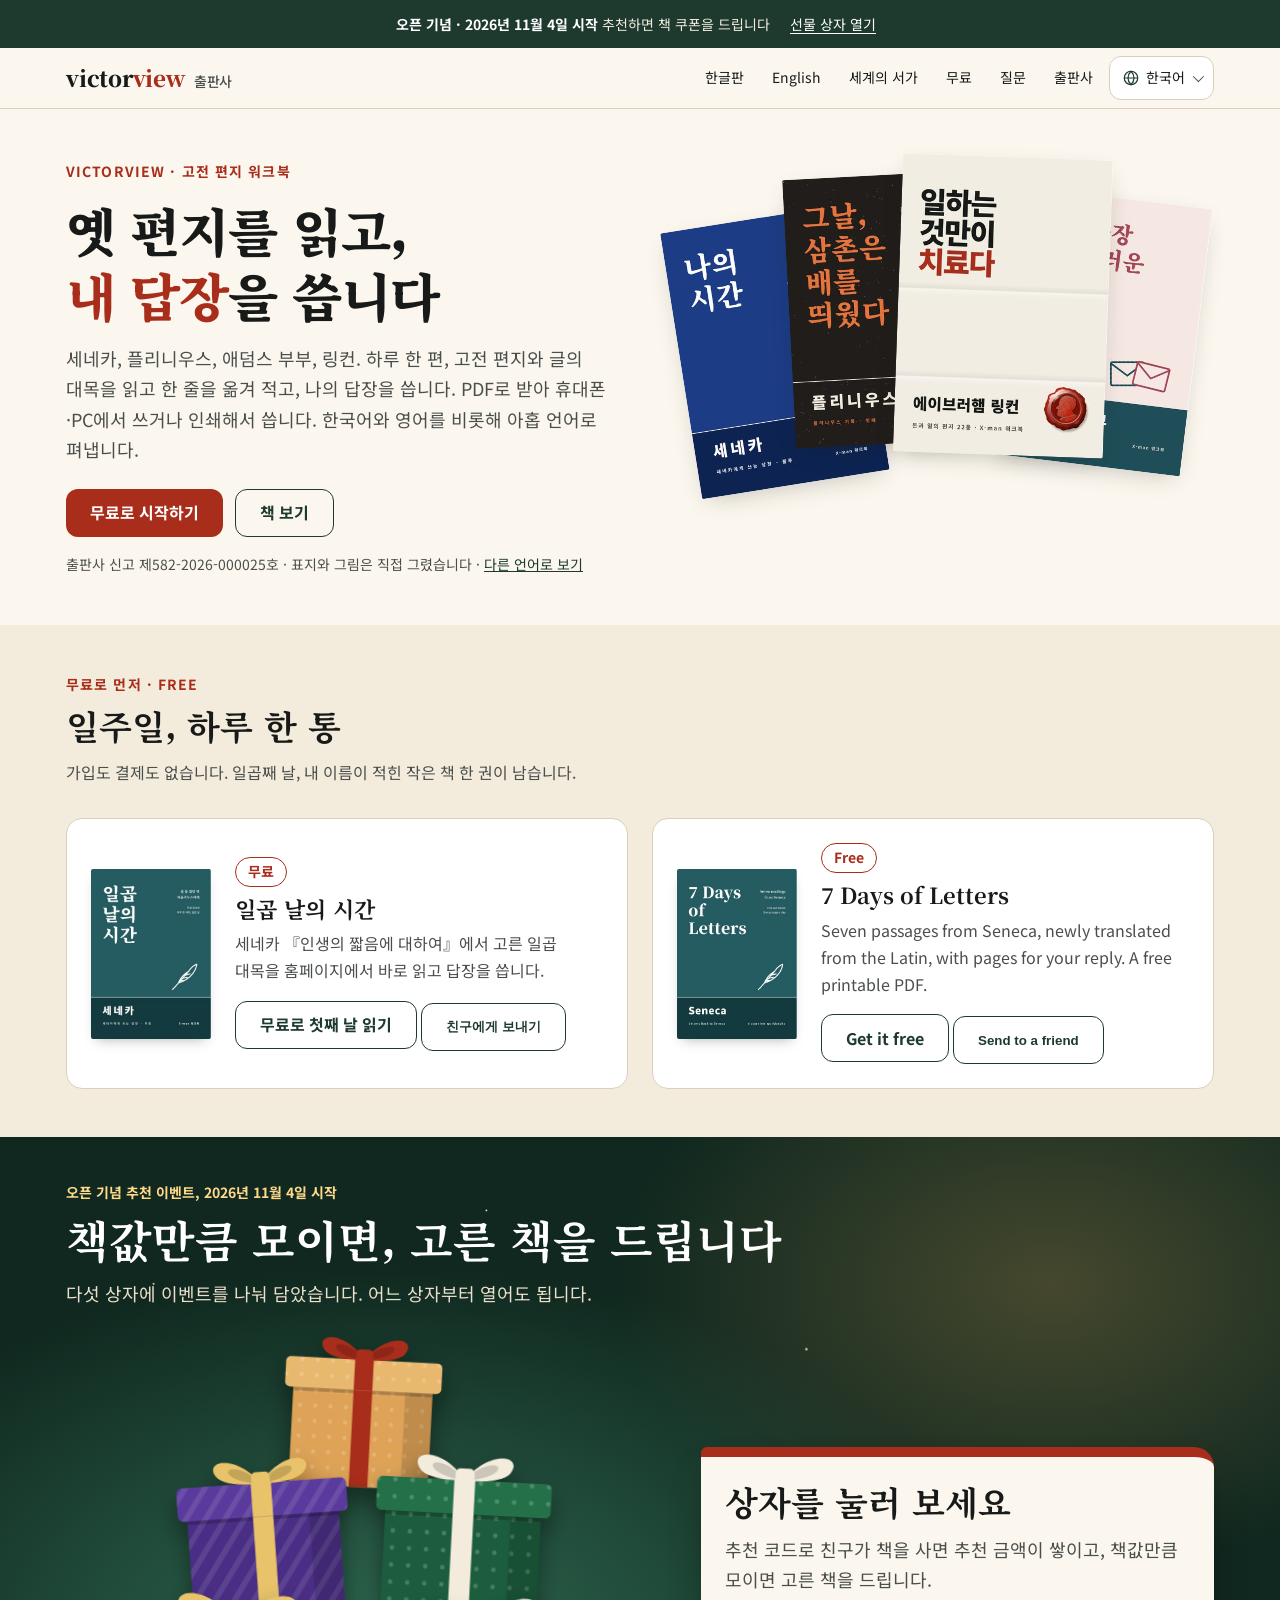
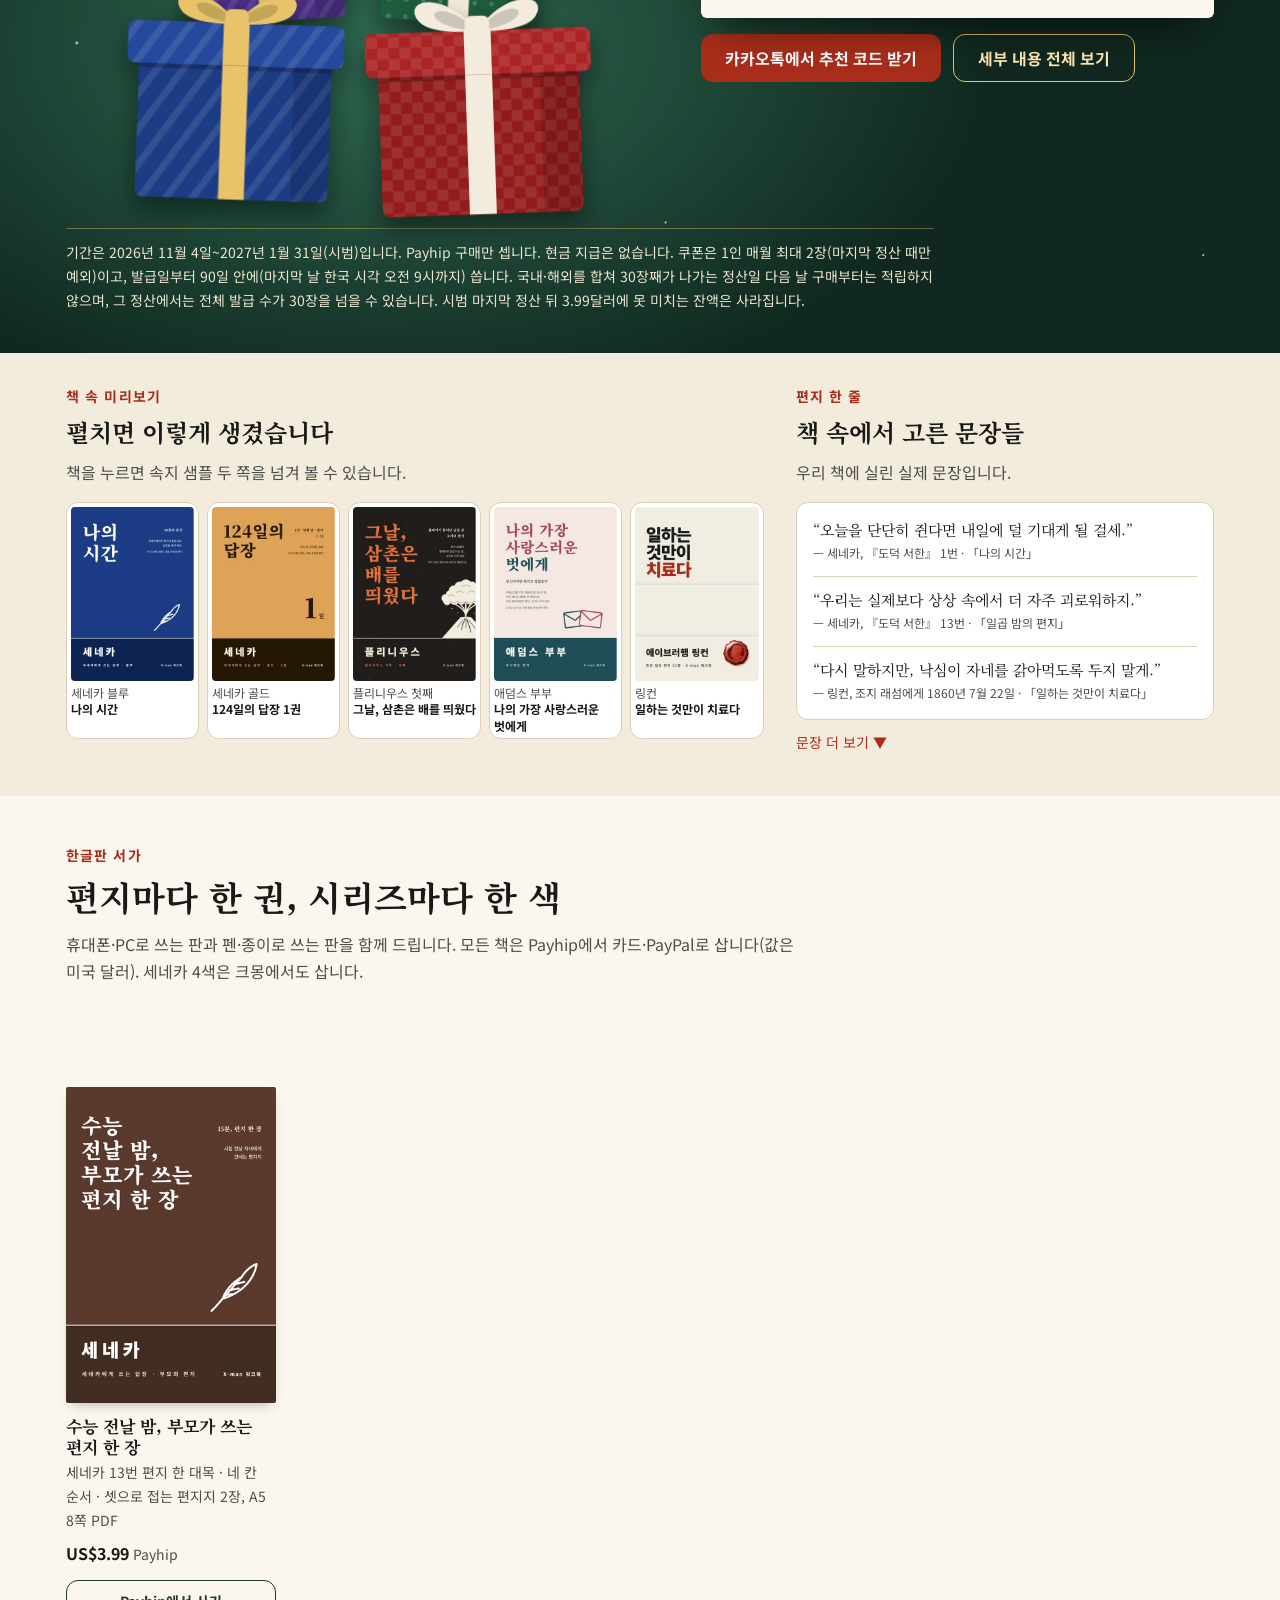
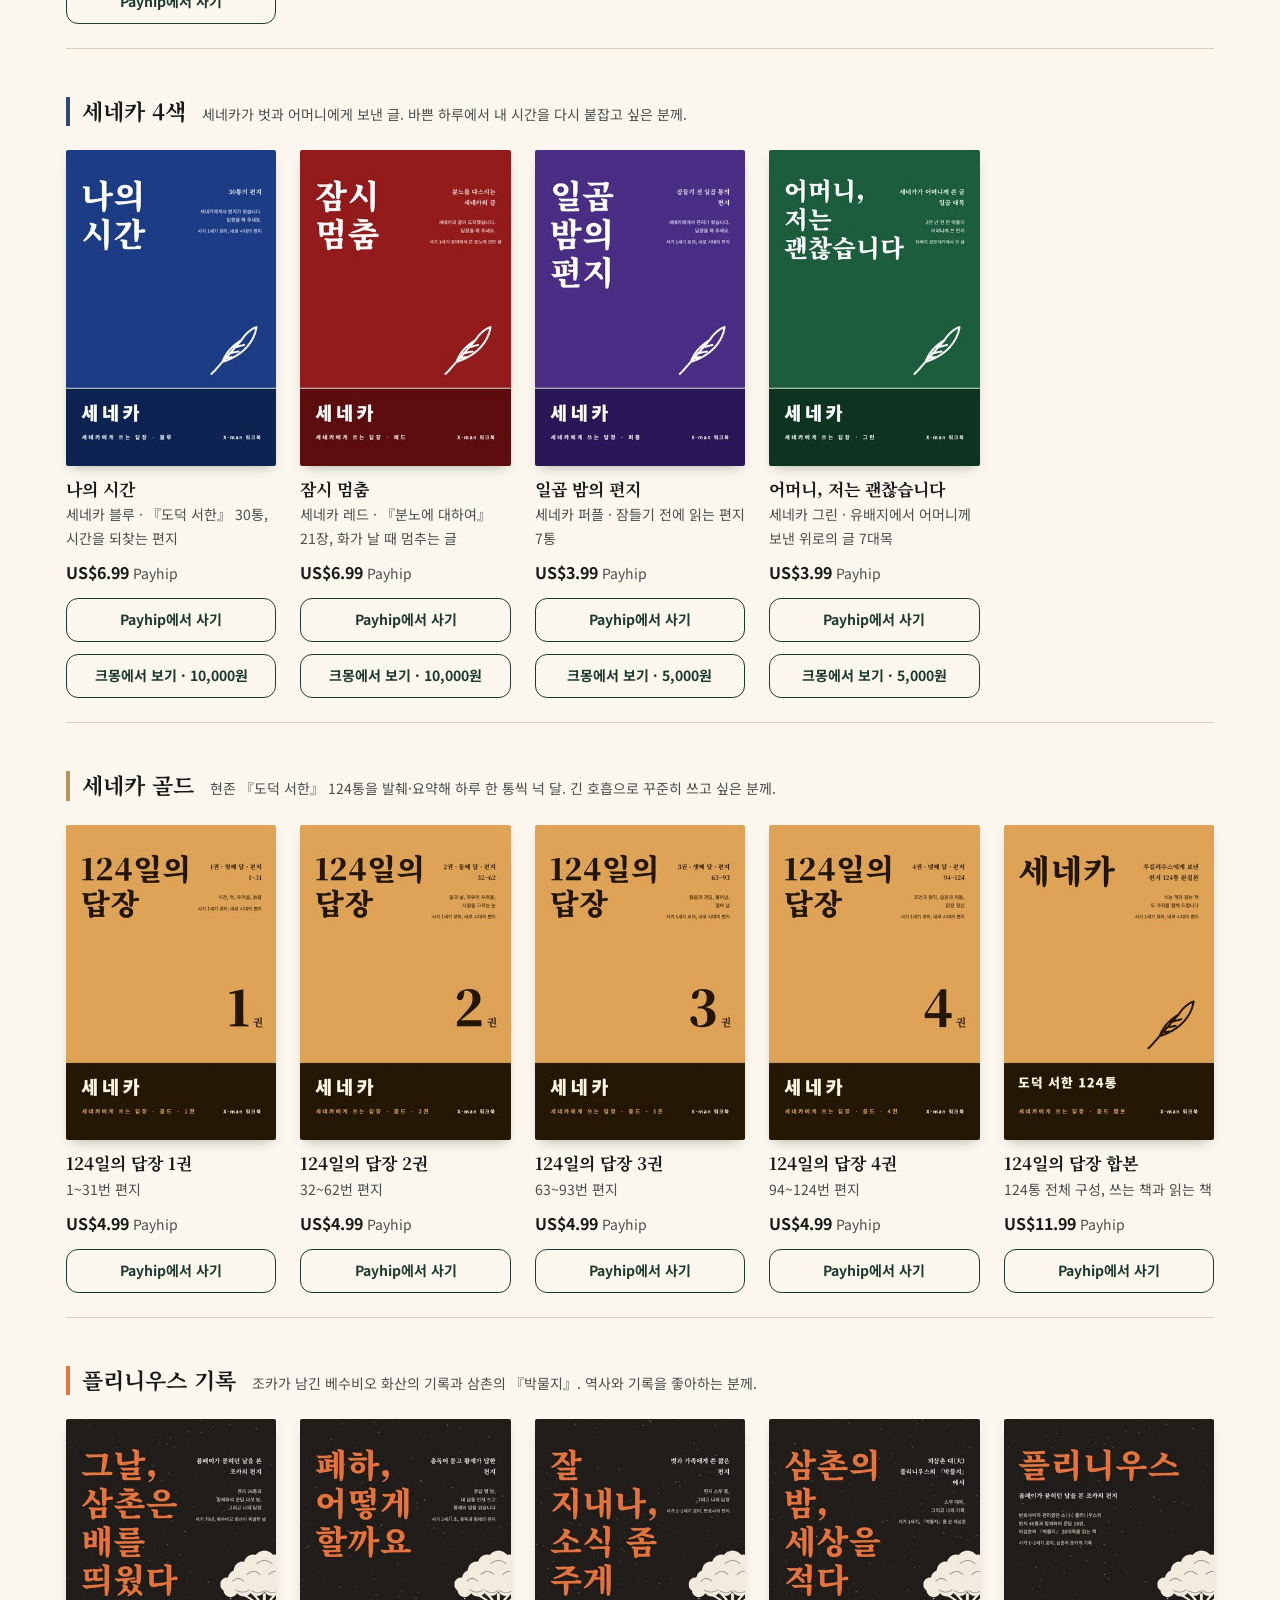
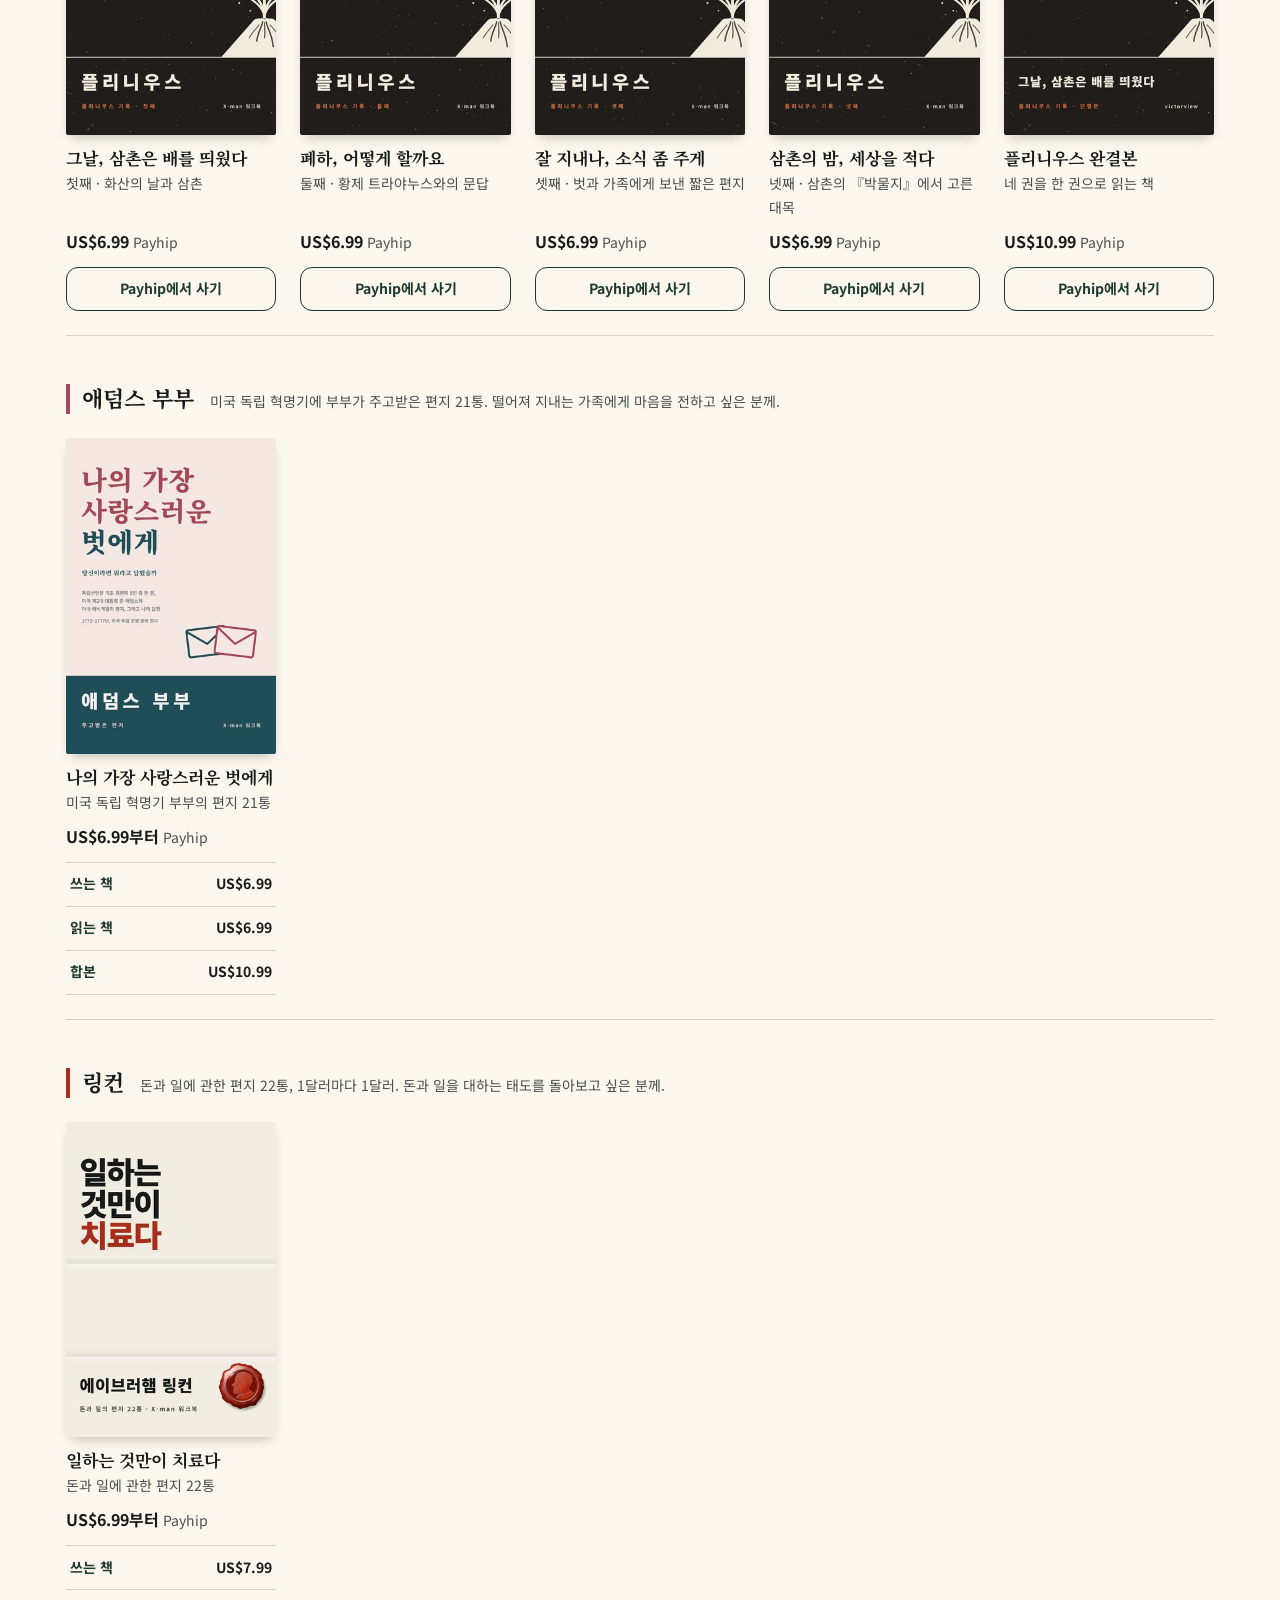
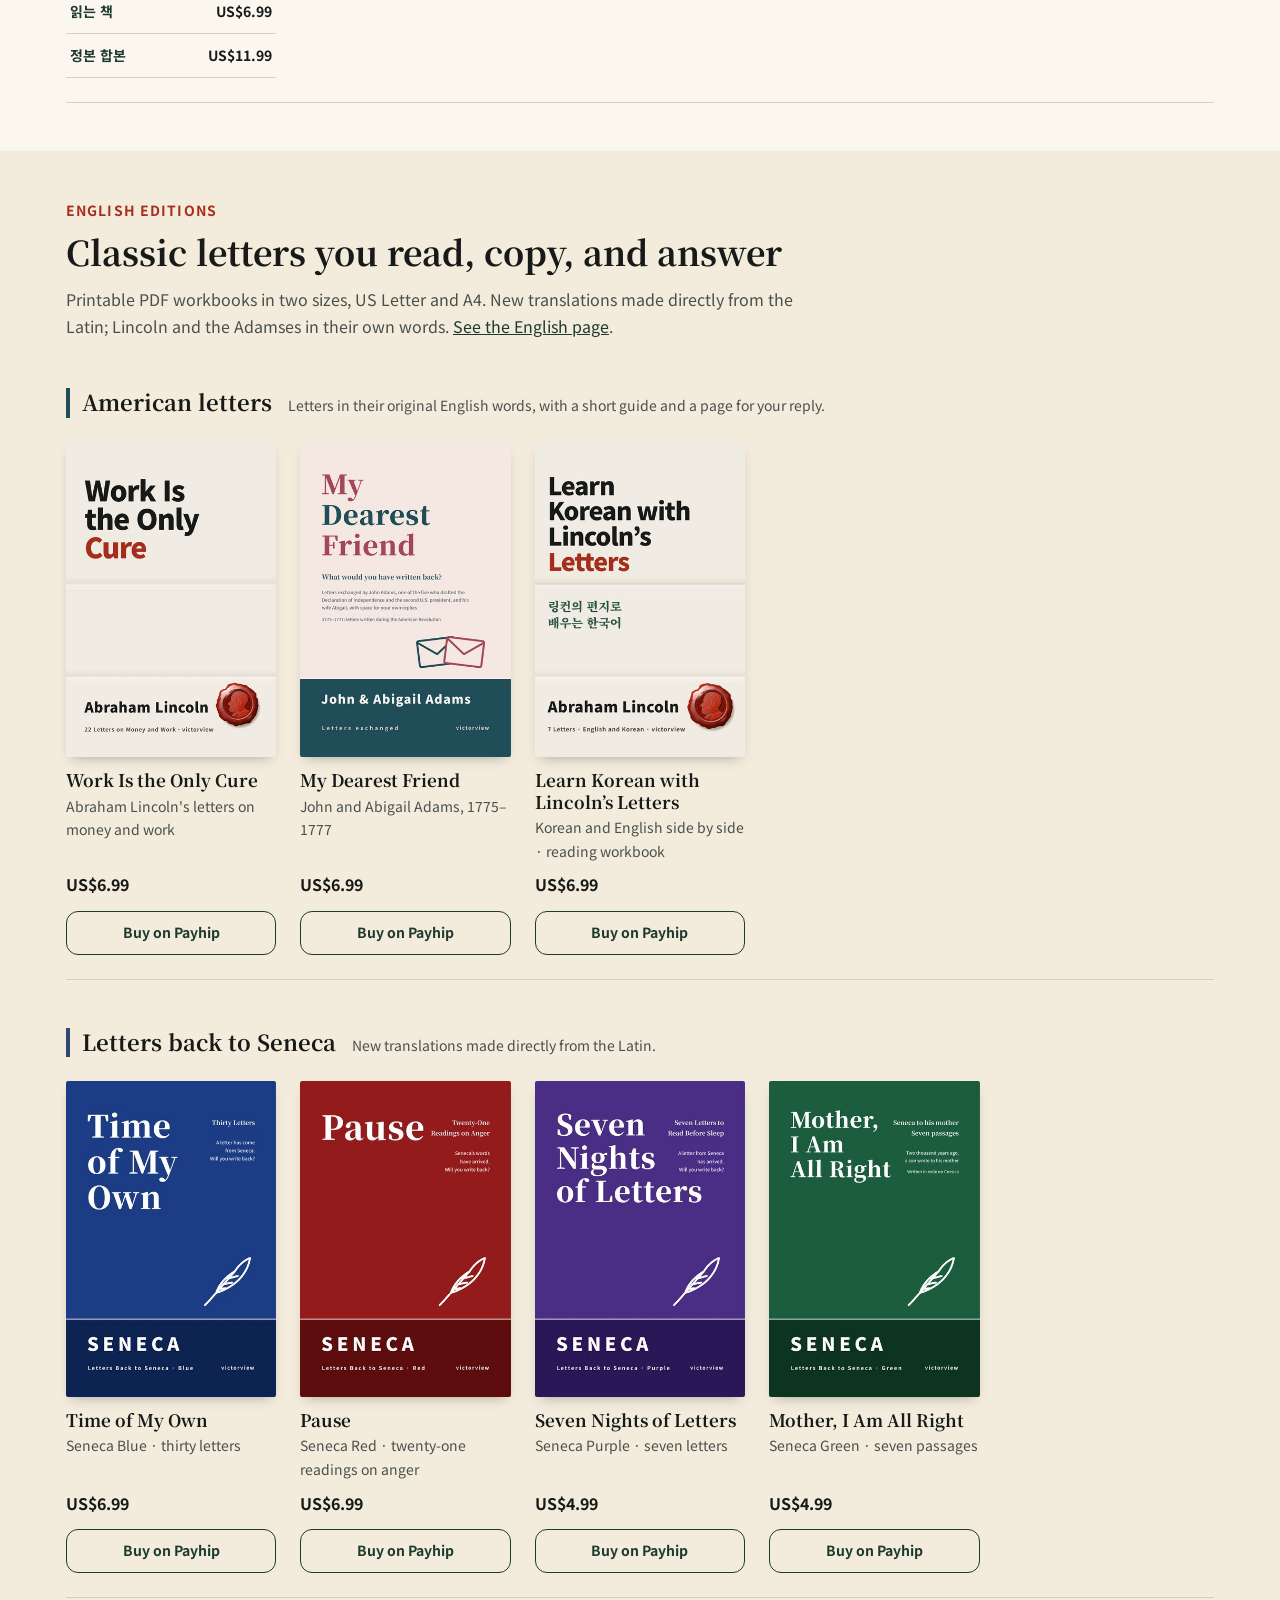
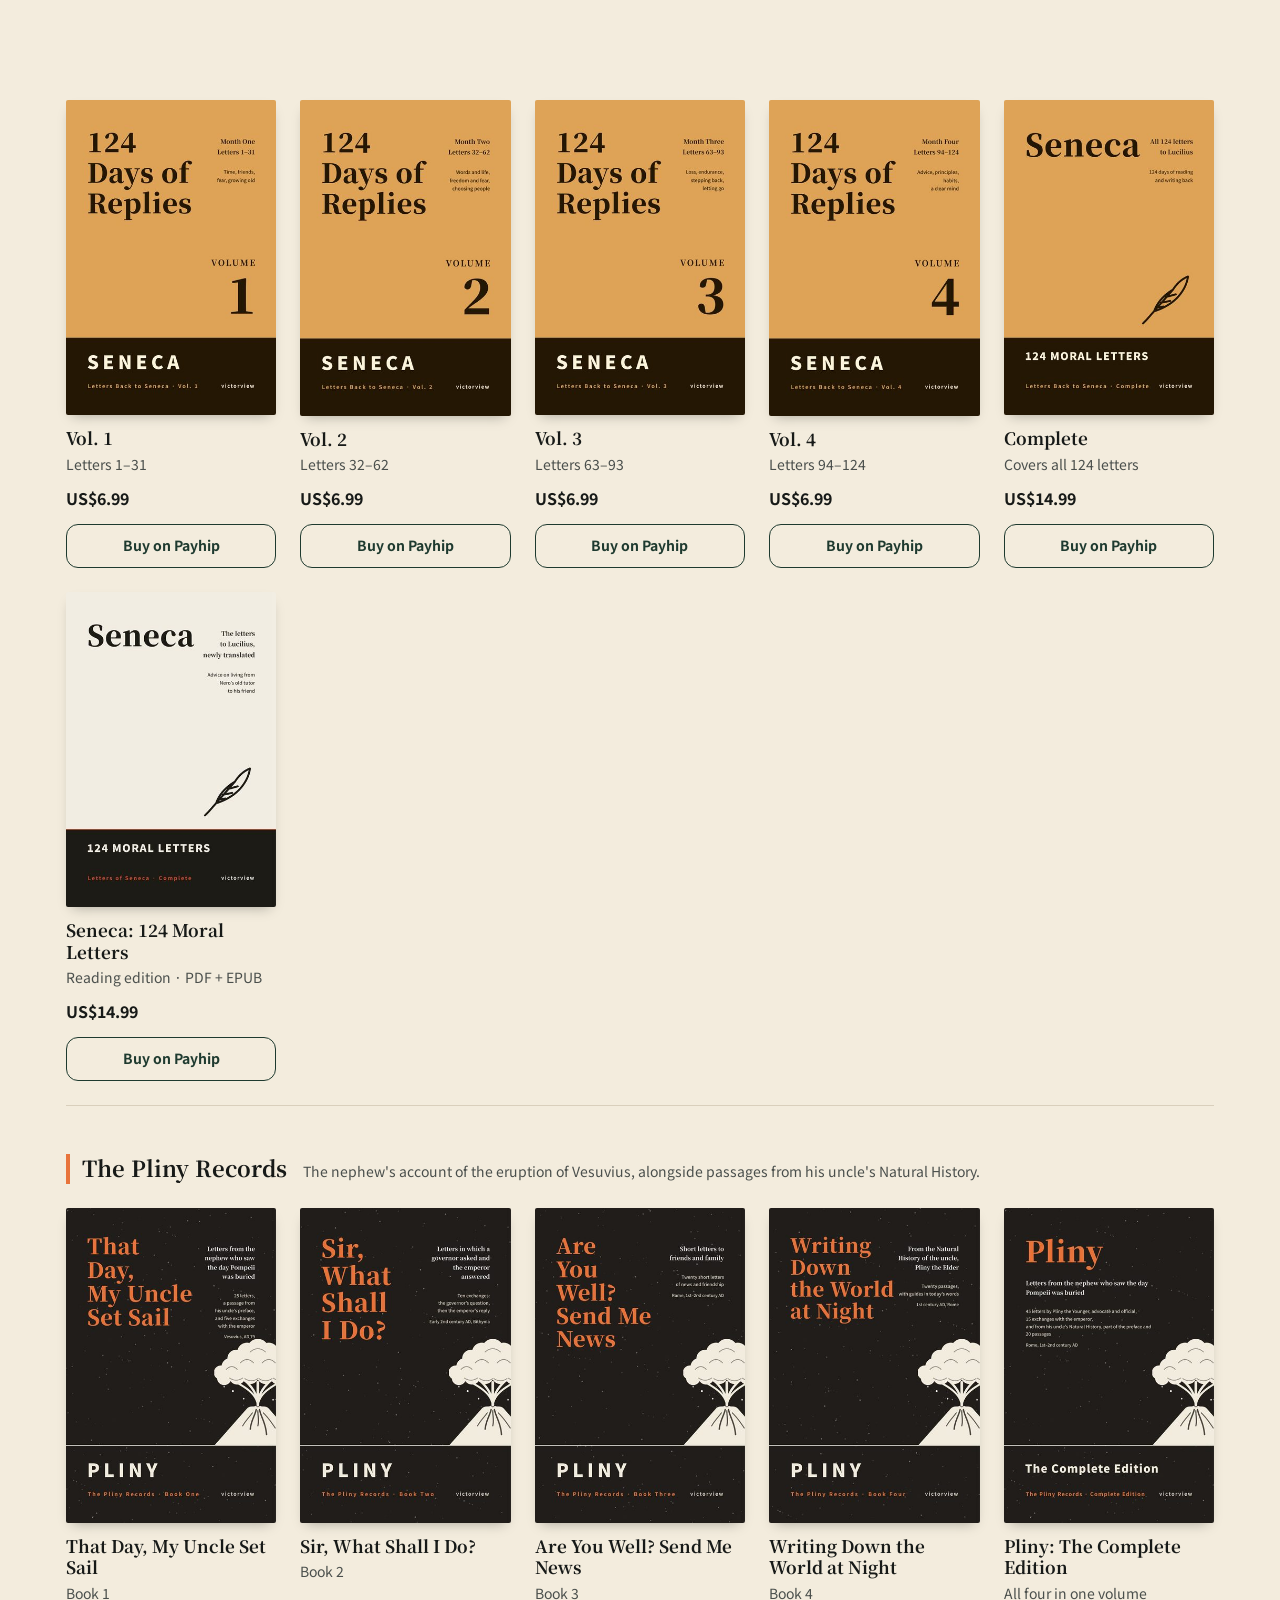
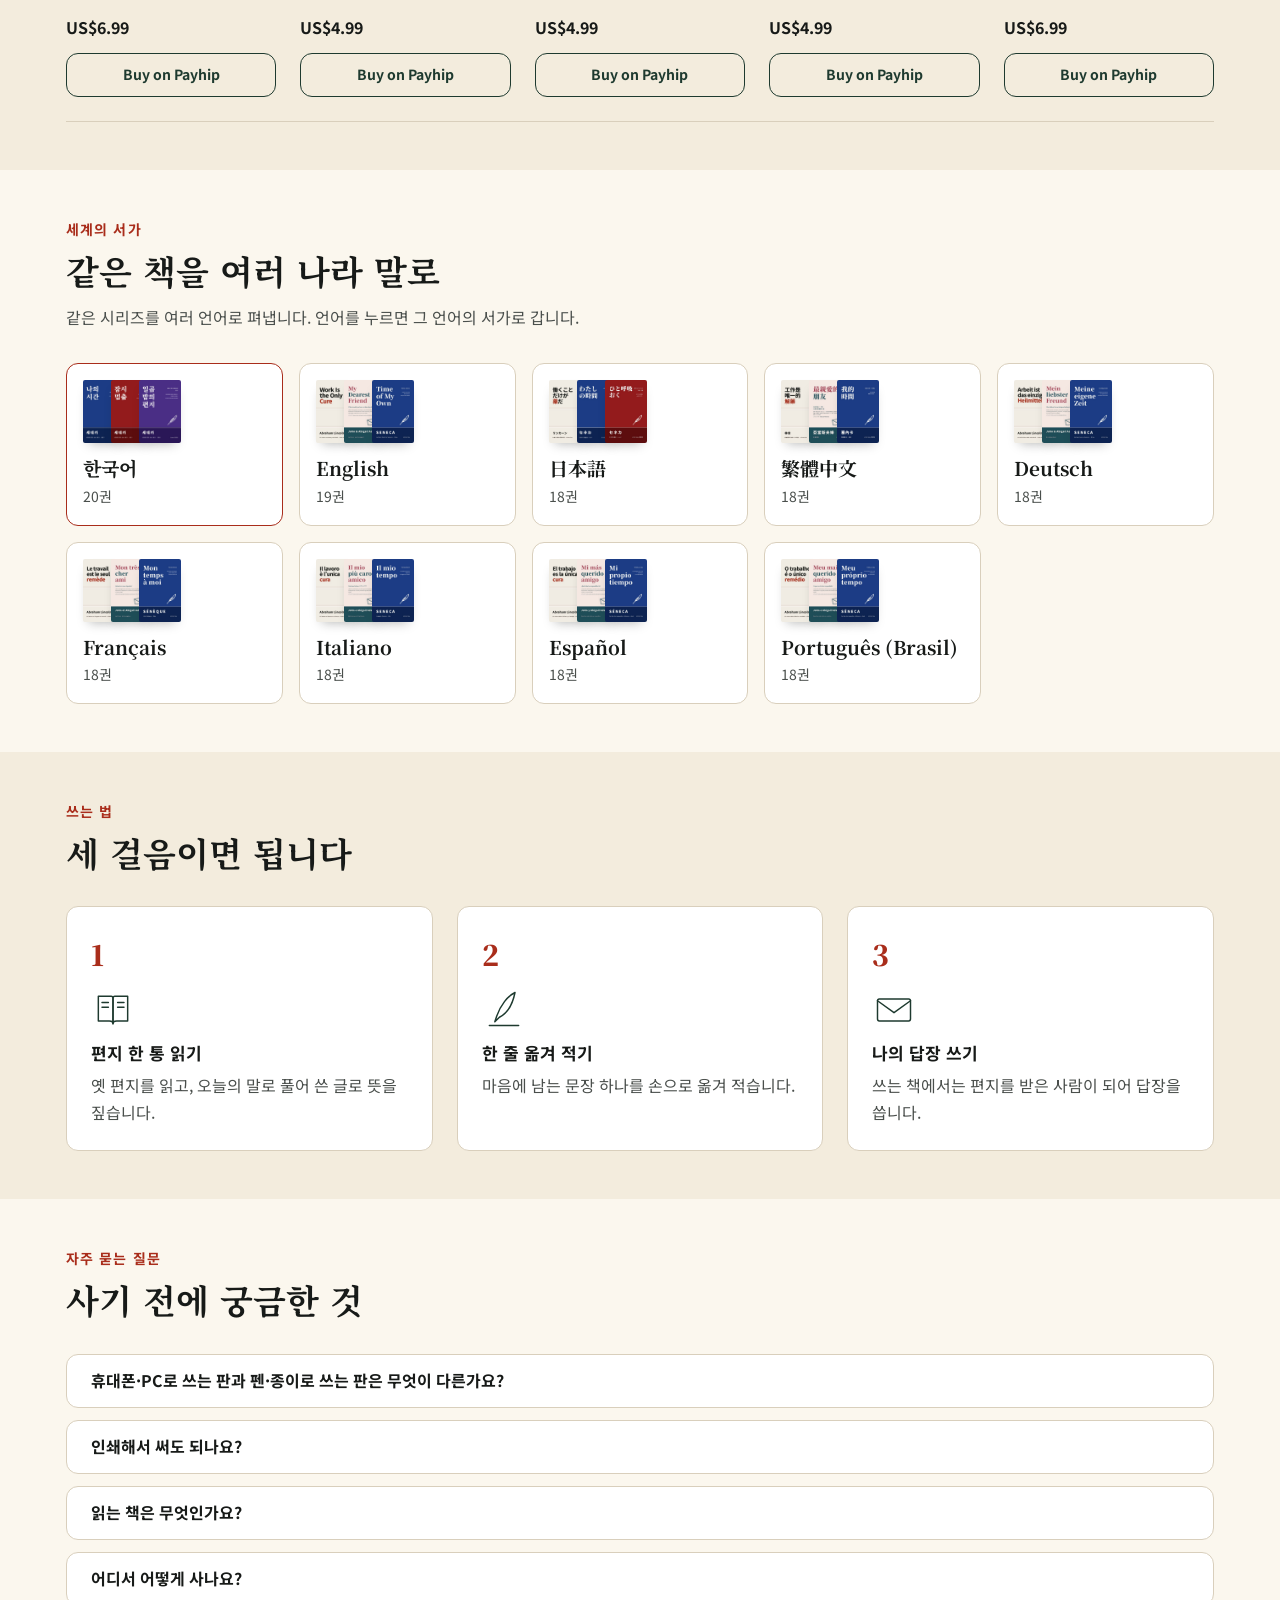
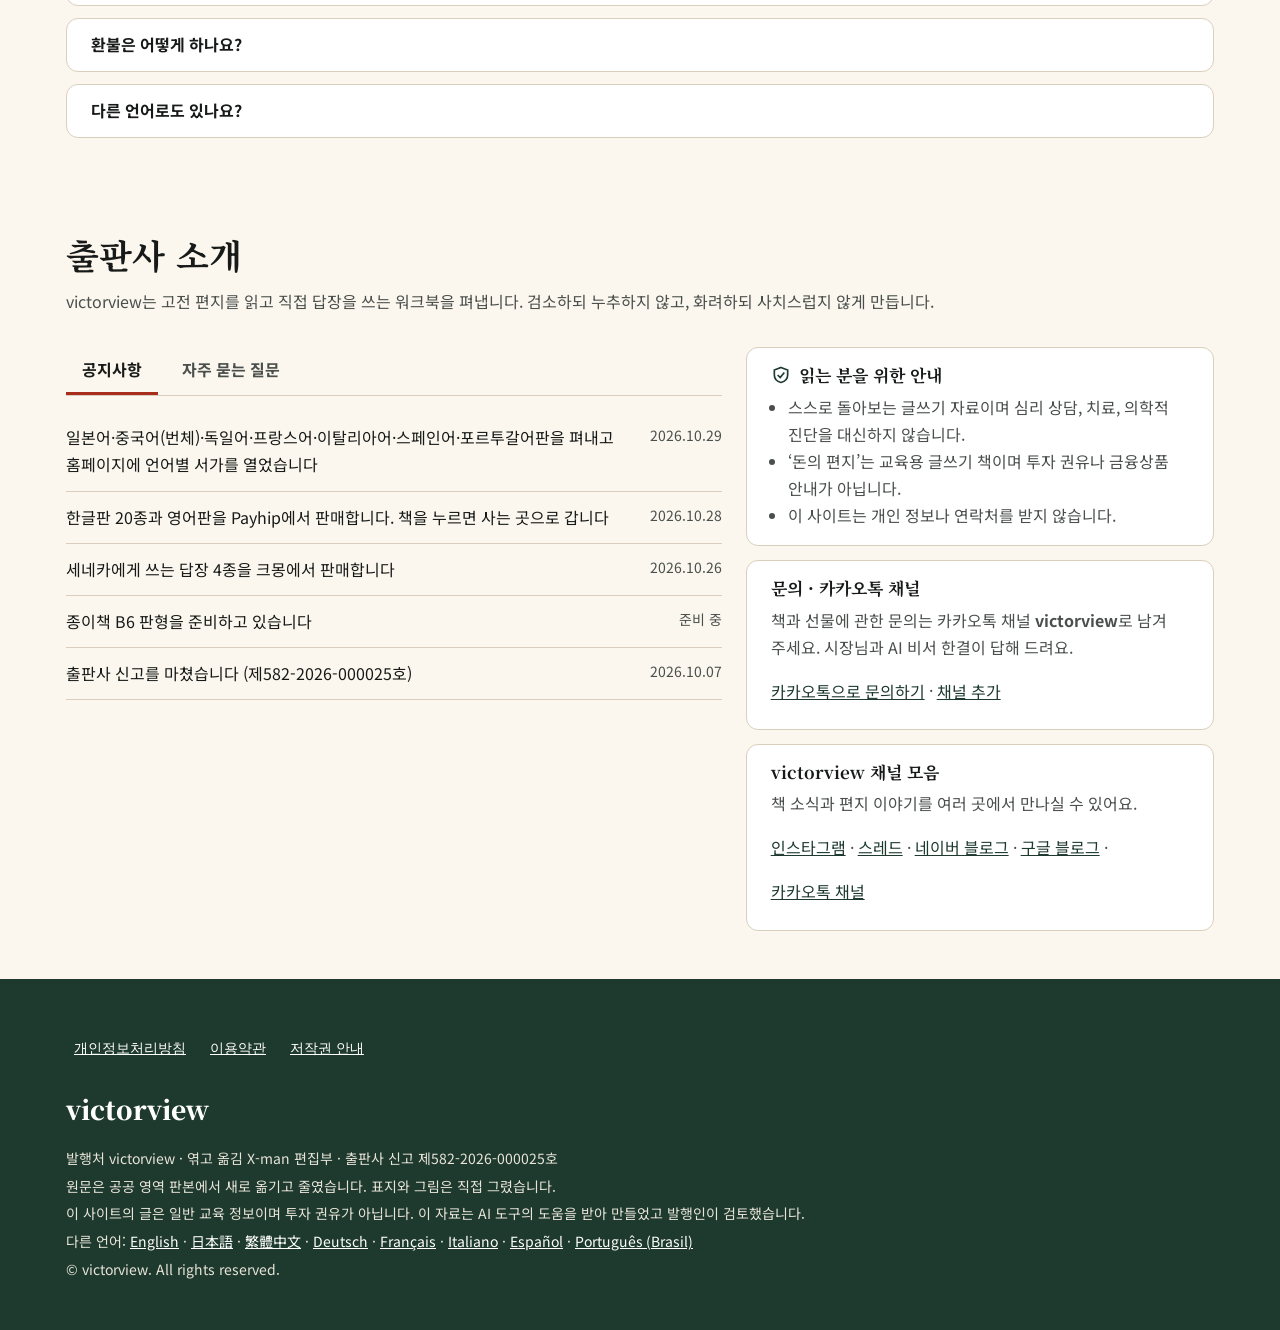
==== commit 7bfadd88: "선물 상자에 추천 이유와 책 소개, 카카오 친구 선택 준비 추가 - 보내기 화면에 추천 이유(60자, 링크 제거)와 예시 문장 - 메시지와 받는 화면에 누가 무슨 책을 왜 추천하는" ====
--- a/index.html
+++ b/index.html
@@ -333,7 +333,7 @@
         <div>
           <h3>이렇게 참여합니다</h3>
           <ol class="ref-steps">
-            <li><b>보내기</b> — 카카오톡 채널에 &ldquo;추천 참여&rdquo;라고 보내면 추천 코드와 선물 상자 보내기 링크를 드립니다. 받는 친구 이름과 추천할 책을 골라 보내면, 친구는 상자를 열어 무료 책 『일곱 날의 시간』과 추천 책 구매 바로가기를 받습니다(추천 책은 따로 구매).</li>
+            <li><b>보내기</b> — 카카오톡 채널에 &ldquo;추천 참여&rdquo;라고 보내면 추천 코드와 선물 상자 보내기 링크를 드립니다. 받는 친구 이름, 추천할 책, 추천 이유를 적어 보내면, 친구는 상자를 열어 무료 책 『일곱 날의 시간』과 추천 책 구매 바로가기를 받습니다(추천 책은 따로 구매).</li>
             <li><b>친구가 사기</b> — 친구는 원하면 무료 워크북을 먼저 써 볼 수 있습니다. Payhip에서 한글판을 살 때 추천 코드를 넣으면 10% 할인됩니다.</li>
             <li><b>쿠폰</b> — 매달 초 지난달 구매를 정리해, 책값만큼 모였으면 고른 책의 무료 쿠폰을 카카오톡으로 보내 드립니다.</li>
           </ol>
@@ -360,7 +360,7 @@
         <li><b>쿠폰 한도</b> 평소에는 1인당 매월 최대 2장입니다. 시범 기간에는 국내 추천 코드로 드린 쿠폰과 해외 Payhip 제휴로 드린 쿠폰을 합쳐 총 30장을 기준으로 합니다. 30장째가 나가는 정산에서는 그 정산 시점에 책값 이상의 잔액이 있는 모든 분께 1인당 월 최대 2장 범위에서 드리므로, 전체 발급 수가 30장을 넘을 수 있습니다. 그 정산 뒤에는 새로 쌓는 것을 멈추고 알려 드립니다. 30장째가 나가는 정산일(한국 시각)까지의 구매는 그대로 적립하고 다음 날부터의 구매는 적립하지 않습니다. 다만 어느 경우에도 2027년 1월 31일(한국 시각) 이후의 구매는 적립하지 않습니다. 적립 대상이지만 아직 확정되지 않은 구매와 이미 확정된 잔액은 시범 마지막 정산에서 정리합니다. 시범 마지막 정산(2027년 2월 5일, 1월 31일까지의 구매를 정리)에서만 월 2장 한도를 풀어, 그때 남은 잔액으로 받을 수 있는 쿠폰을 모두 드립니다. 30장째 쿠폰이 마지막 정산에서 나가는 경우에도 마지막 정산 규칙이 우선해 월 2장 제한 없이 드립니다. 마지막 정산 뒤에 환불이 있어도 이미 드린 쿠폰은 거두지 않습니다.</li>
         <li><b>잔액</b> 쿠폰을 드리면 그 책값만큼 추천 금액에서 빼고, 남은 금액은 이어서 쌓입니다. 추천 금액은 현금으로 바꾸거나 남에게 넘길 수 없고, 마지막 적립 확정일부터 6개월 동안 새로 쌓이지 않으면 사라집니다. 시범 마지막 정산에서 책값에 이른 만큼 쿠폰을 모두 드리고, 가장 싼 책값(3.99달러)에 못 미치는 나머지만 사라집니다.</li>
         <li><b>쿠폰 쓰기</b> 쿠폰은 책 한 권에 한 번, 발급일부터 90일 안에 씁니다(마지막 날 한국 시각 오전 9시까지).</li>
-        <li><b>개인정보</b> 출판사는 홈페이지에서 추천을 위한 이름·연락처를 받지 않습니다. 선물 상자 보내기 화면에 적는 이름·별명은 출판사 서버로 오지 않고, 보내는 링크의 # 뒤에 담겨 받는 분의 브라우저에 표시됩니다. 링크를 전달받은 사람도 볼 수 있으니 실명 대신 별명을 쓰시기 바랍니다. 추천 확인에 필요한 내용만 카카오톡 채널로 받고, 마지막 적립 확정일 또는 마지막 쿠폰 만료일(쓰셨다면 쓴 날) 가운데 늦은 날부터 6개월 뒤에(그만두시면 다음 처리일에) 지웁니다. 법에서 보존을 정한 기록은 그 기간을 따릅니다. Payhip에서 살 때는 Payhip이 이메일을 받습니다. 만 14세 이상만 참여할 수 있습니다. 자세한 내용은 아래 개인정보처리방침에 있습니다.</li>
+        <li><b>개인정보</b> 출판사는 홈페이지에서 추천을 위한 이름·연락처를 받지 않습니다. 선물 상자 보내기 화면에 적는 이름·별명과 추천 이유는 출판사 서버로 오지 않고, 보내는 링크의 # 뒤에 담겨 받는 분의 브라우저에 표시됩니다. 링크를 전달받은 사람도 볼 수 있으니 실명 대신 별명을 쓰시기 바랍니다. 추천 확인에 필요한 내용만 카카오톡 채널로 받고, 마지막 적립 확정일 또는 마지막 쿠폰 만료일(쓰셨다면 쓴 날) 가운데 늦은 날부터 6개월 뒤에(그만두시면 다음 처리일에) 지웁니다. 법에서 보존을 정한 기록은 그 기간을 따릅니다. Payhip에서 살 때는 Payhip이 이메일을 받습니다. 만 14세 이상만 참여할 수 있습니다. 자세한 내용은 아래 개인정보처리방침에 있습니다.</li>
       </ul>
         </div>
       </details>
@@ -574,7 +574,7 @@
   <li>글꼴은 Google Fonts에서 불러옵니다. 이때 브라우저가 Google의 서버에 접속합니다.</li>
   <li>출판사는 방문자를 따로 추적하는 분석 도구나 광고 쿠키를 쓰지 않습니다.</li></ul>
   <h3>추천 이벤트에 참여하실 때</h3>
-  <ul><li>출판사는 홈페이지에서 추천을 위한 이름·연락처를 받지 않습니다. 선물 상자 보내기 화면에 적는 이름·별명은 출판사 서버로 오지 않고, 보내는 링크의 # 뒤에 담겨 받는 분의 브라우저에 표시됩니다. 링크를 전달받은 사람도 볼 수 있으니 실명 대신 별명을 쓰시기 바랍니다. 추천 주소(?ref=)로 들어오면 추천 코드가 이 브라우저의 사이트 저장소에 저장되어 무료 워크북 화면에 보이고, 이벤트가 끝나면 지워집니다. 추천 코드는 주소에 들어 있어 Netlify 접속 기록에 남을 수 있으므로 실명이 아닌 무작위 코드를 씁니다.</li>
+  <ul><li>출판사는 홈페이지에서 추천을 위한 이름·연락처를 받지 않습니다. 선물 상자 보내기 화면에 적는 이름·별명과 추천 이유는 출판사 서버로 오지 않고, 보내는 링크의 # 뒤에 담겨 받는 분의 브라우저에 표시됩니다. 링크를 전달받은 사람도 볼 수 있으니 실명 대신 별명을 쓰시기 바랍니다. 추천 주소(?ref=)로 들어오면 추천 코드가 이 브라우저의 사이트 저장소에 저장되어 무료 워크북 화면에 보이고, 이벤트가 끝나면 지워집니다. 추천 코드는 주소에 들어 있어 Netlify 접속 기록에 남을 수 있으므로 실명이 아닌 무작위 코드를 씁니다.</li>
   <li>한국: 추천에 참여하는 분이 카카오톡 채널로 보낸 대화(카카오톡 프로필 이름 포함)와 추천 코드, 추천으로 생긴 Payhip 주문의 주문 번호·결제액을 추천 금액 계산과 책 쿠폰 보내기에만 씁니다.</li>
   <li>해외: Payhip 제휴(Affiliate)에 가입한 분의 이름·이메일과 Payhip이 주는 추천 판매 보고서 가운데 주문 번호·결제액만 같은 목적에 씁니다.</li>
   <li>보관과 파기: 마지막 적립 확정일 또는 마지막 쿠폰의 만료일(쓴 경우 쓴 날) 가운데 늦은 날부터 6개월 뒤 지웁니다. 적립이 한 번도 없으면 참여 신청일부터 6개월 뒤 지웁니다. 그만두겠다고 하시면 요청을 받은 날부터 7일 안에 지웁니다. 법에 따라 거래 기록을 보관해야 하는 경우에는 그 기간을 따릅니다.</li>
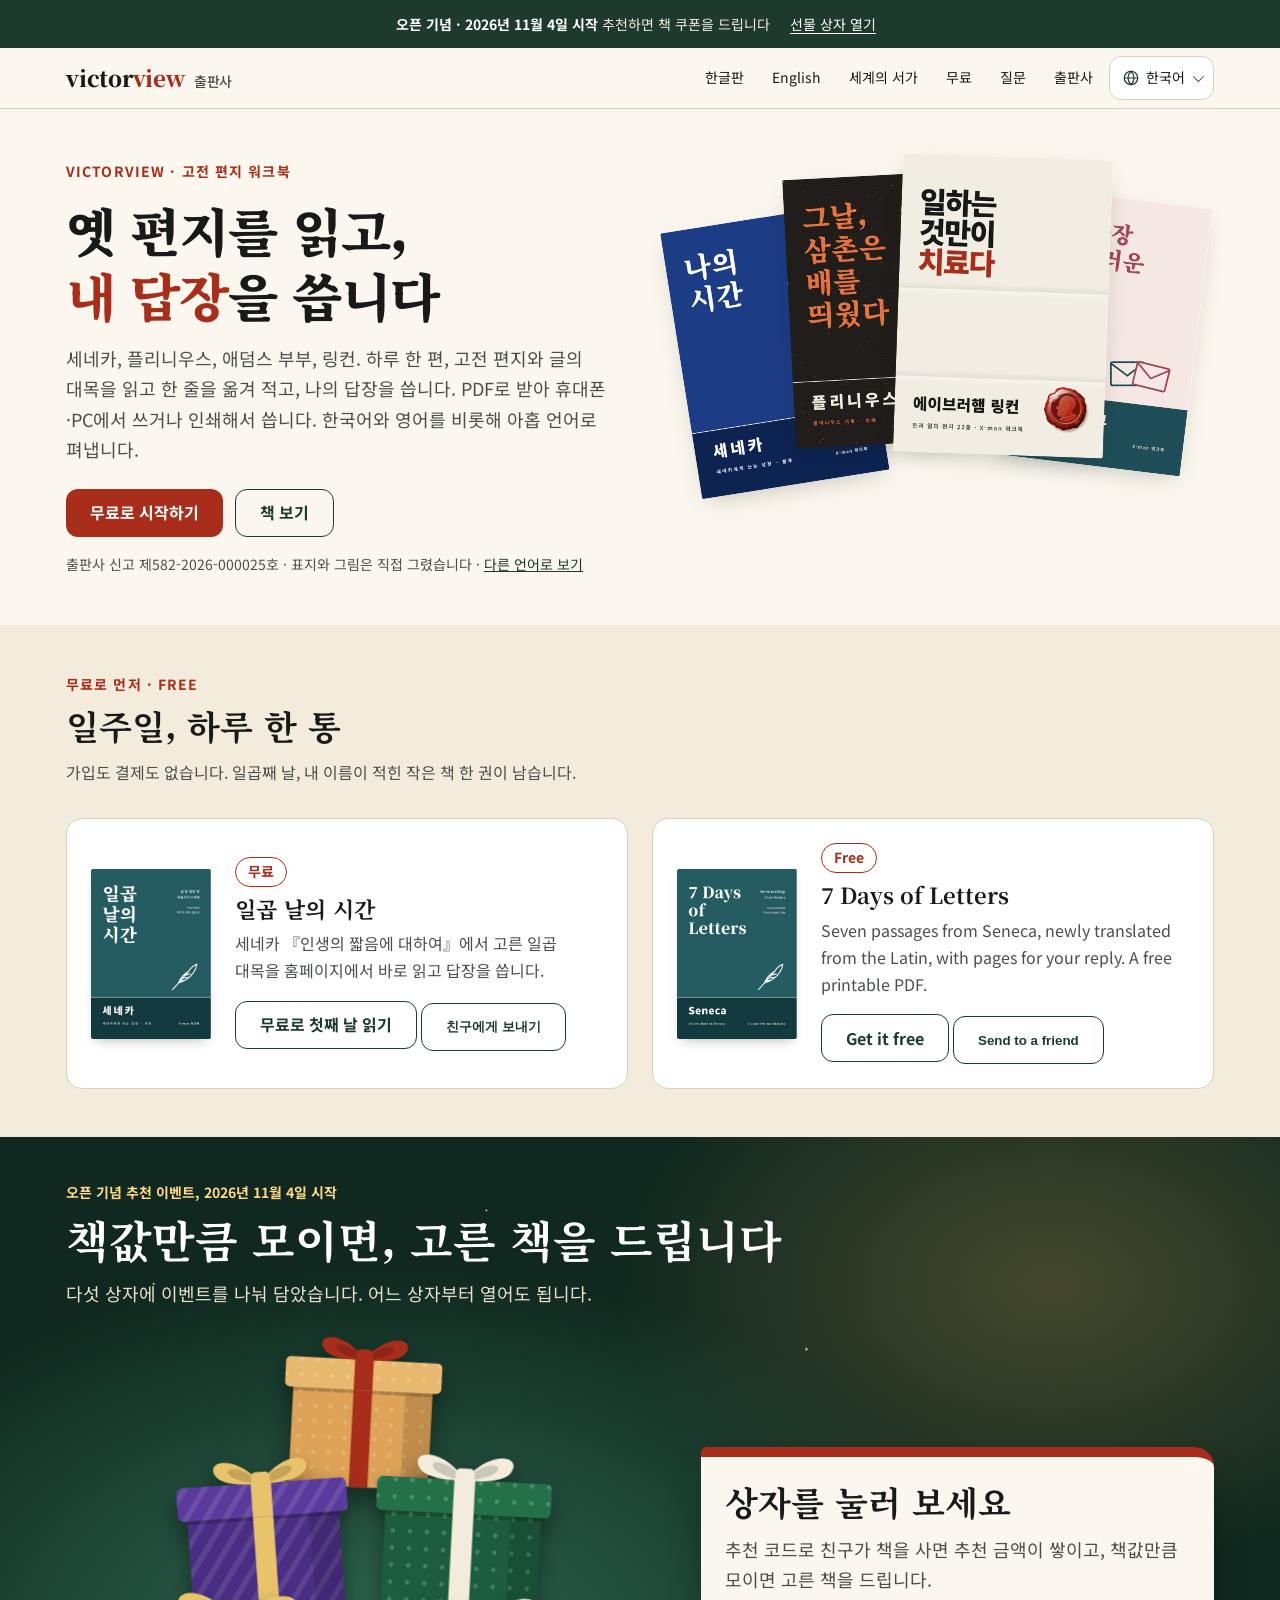
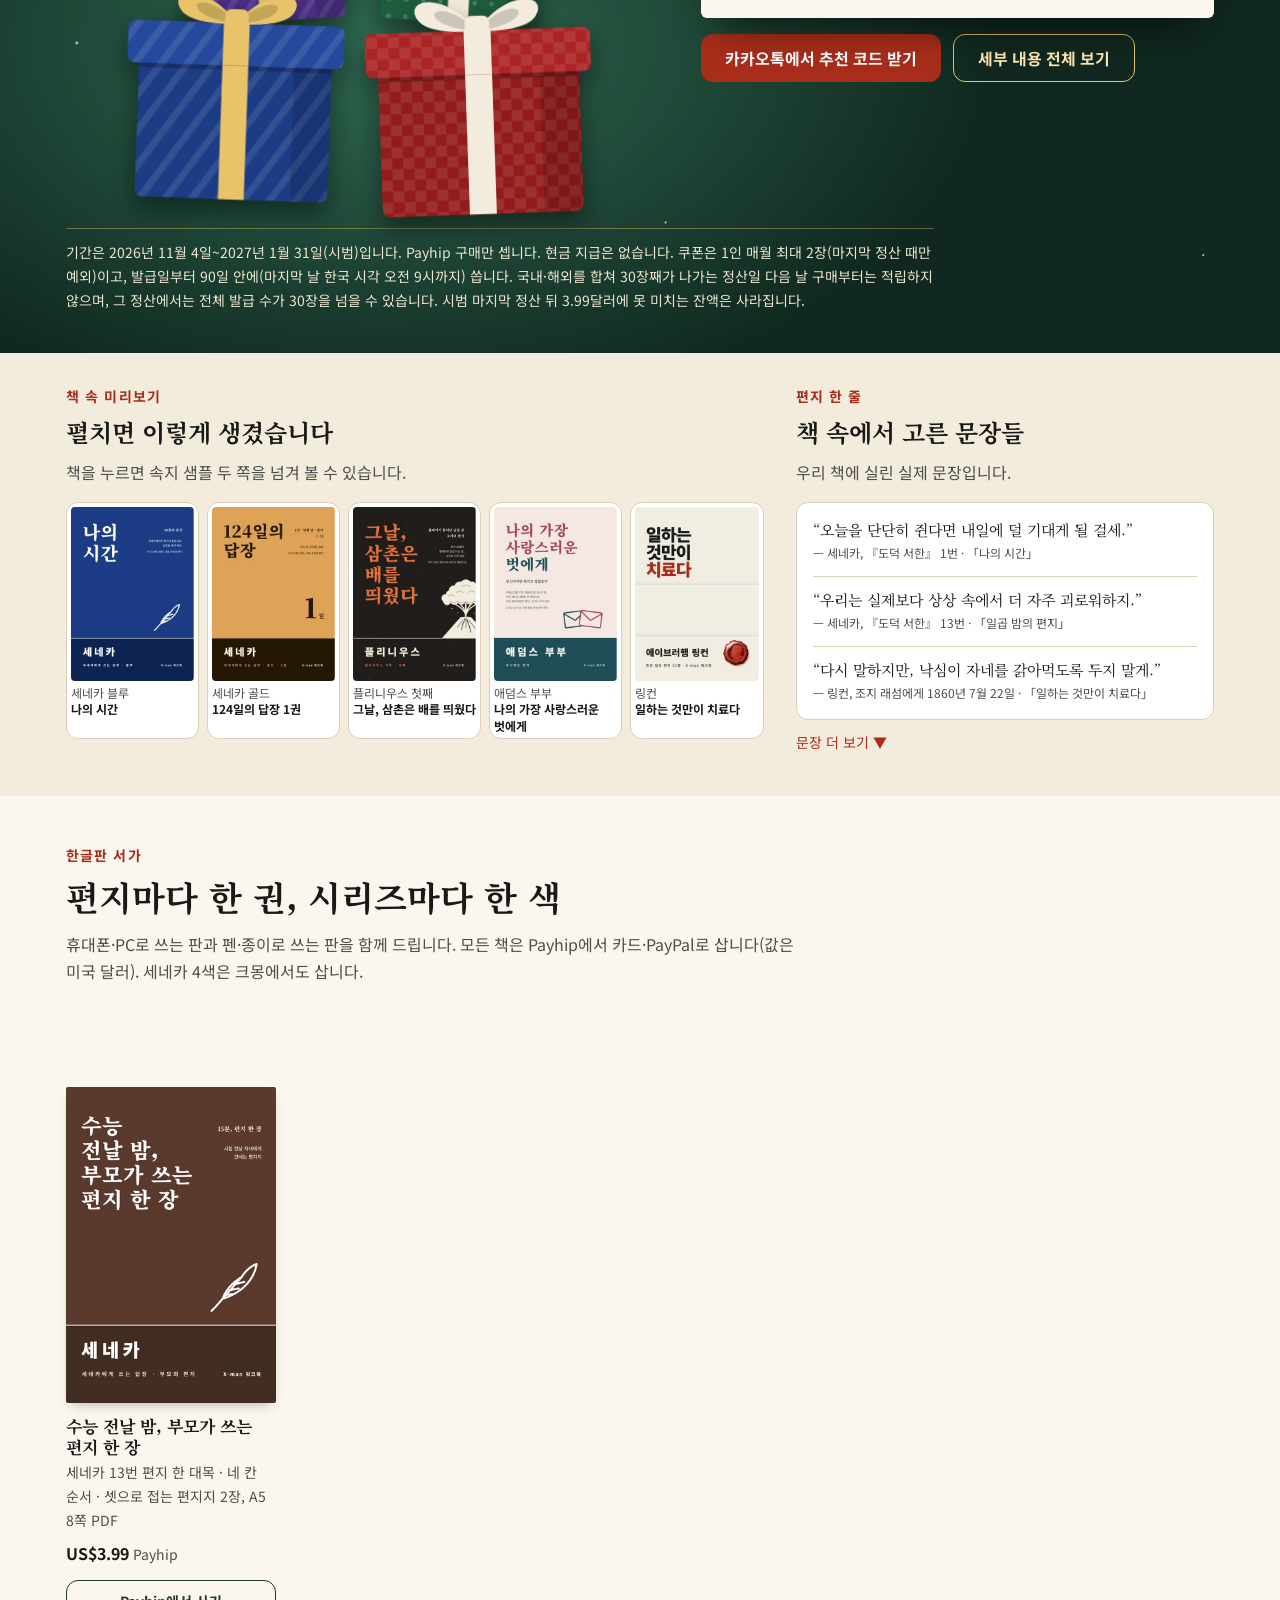
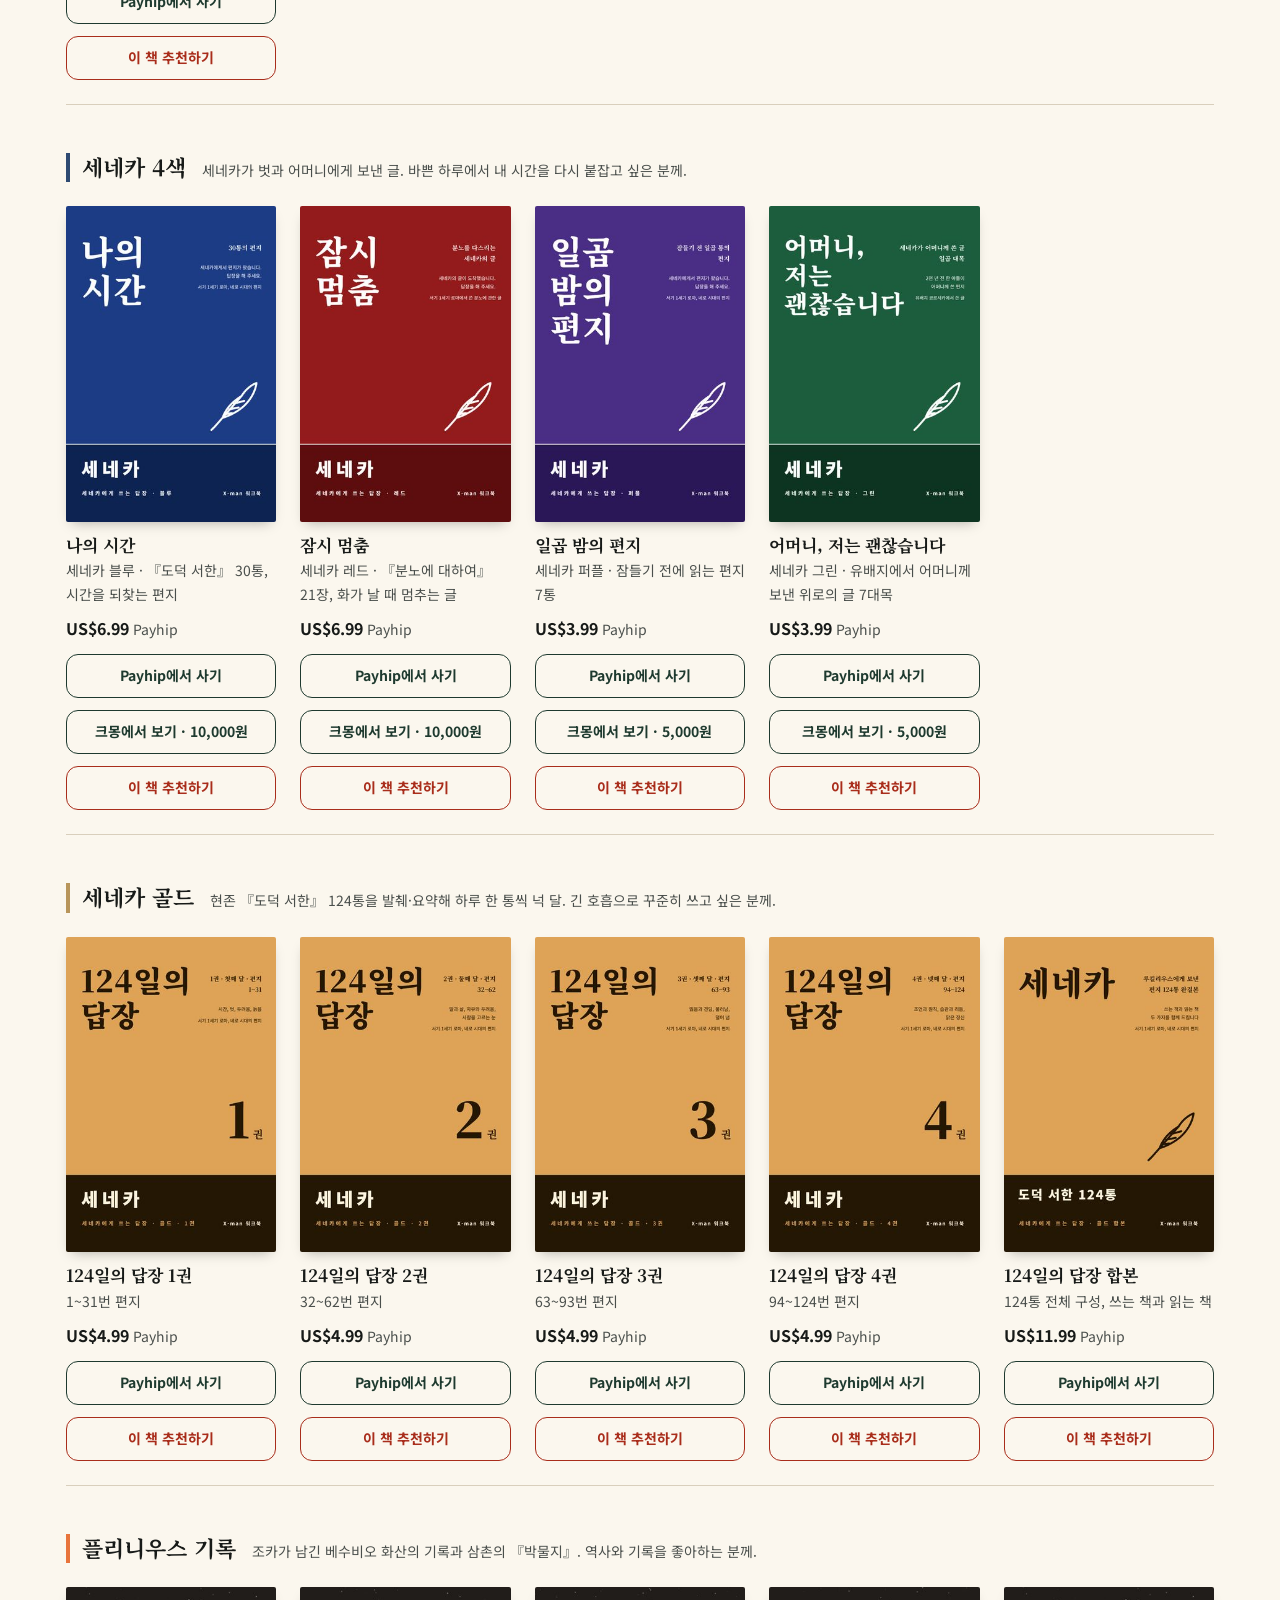
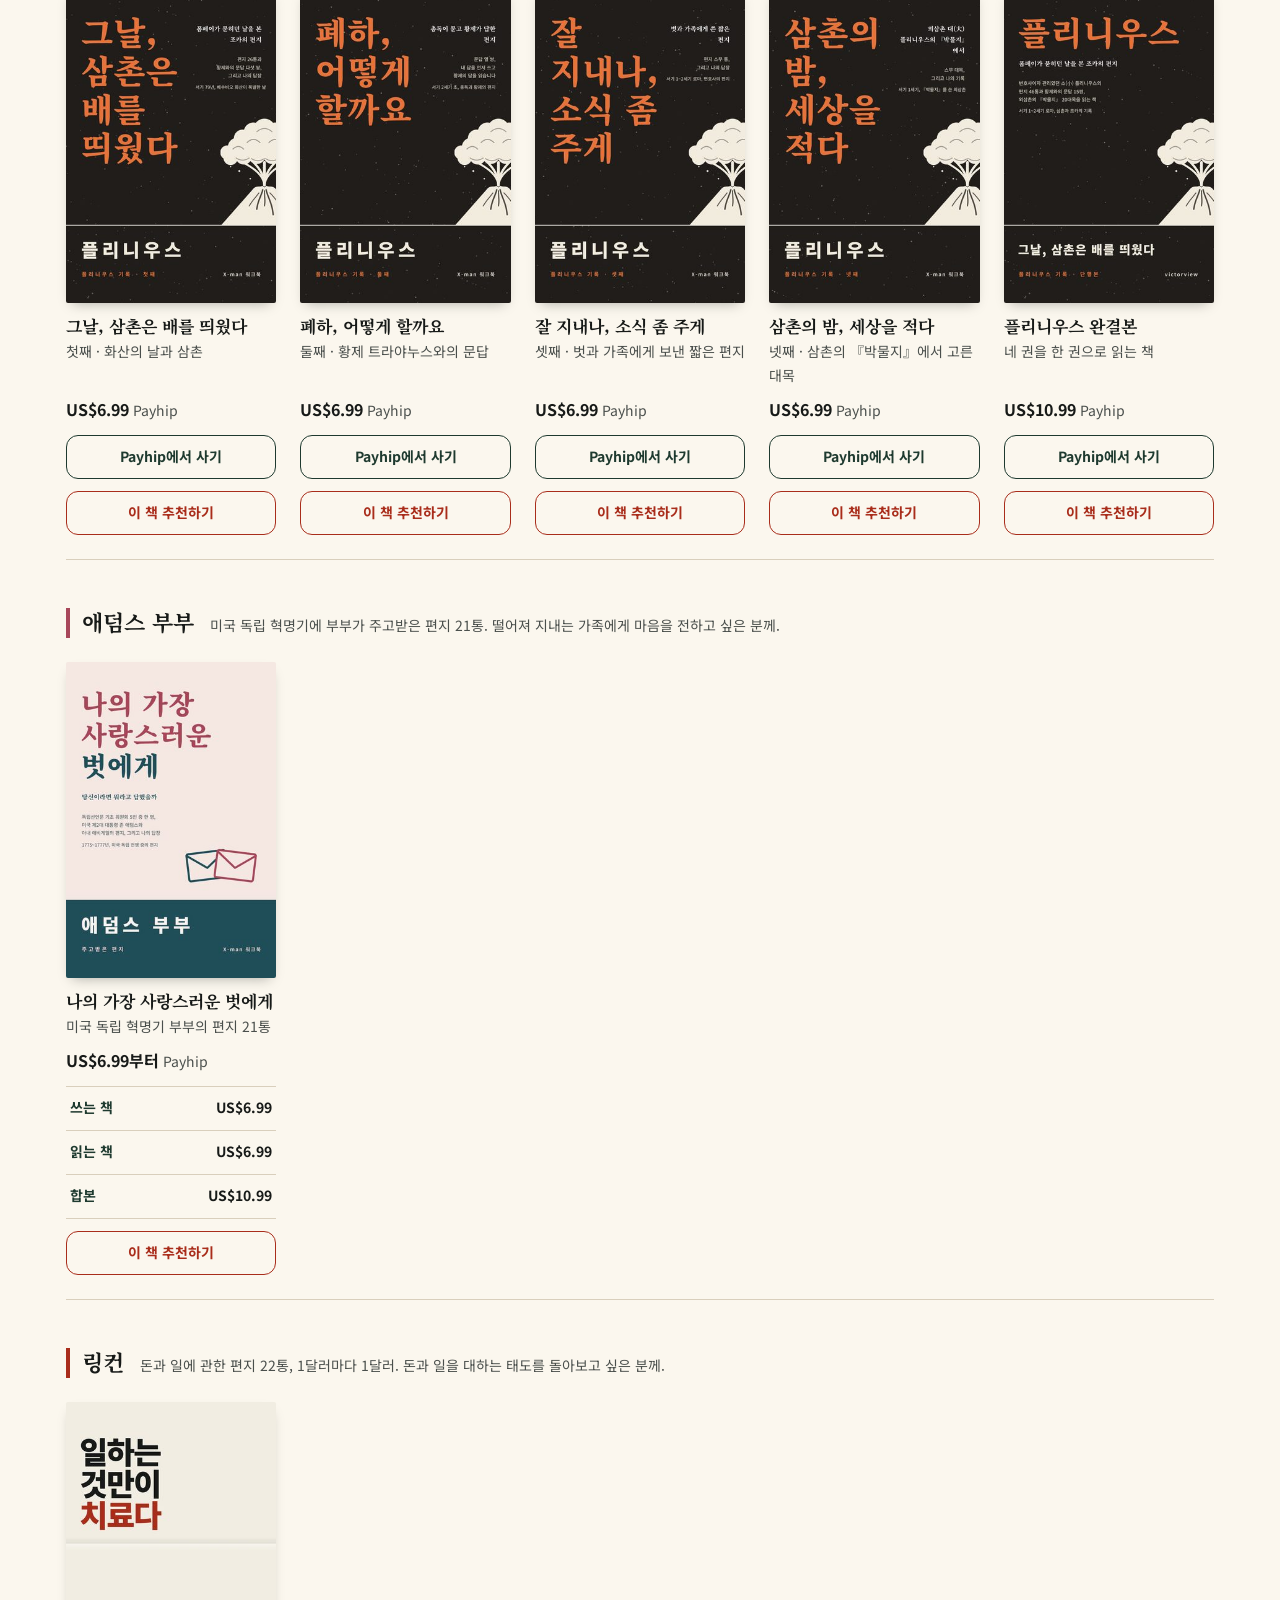
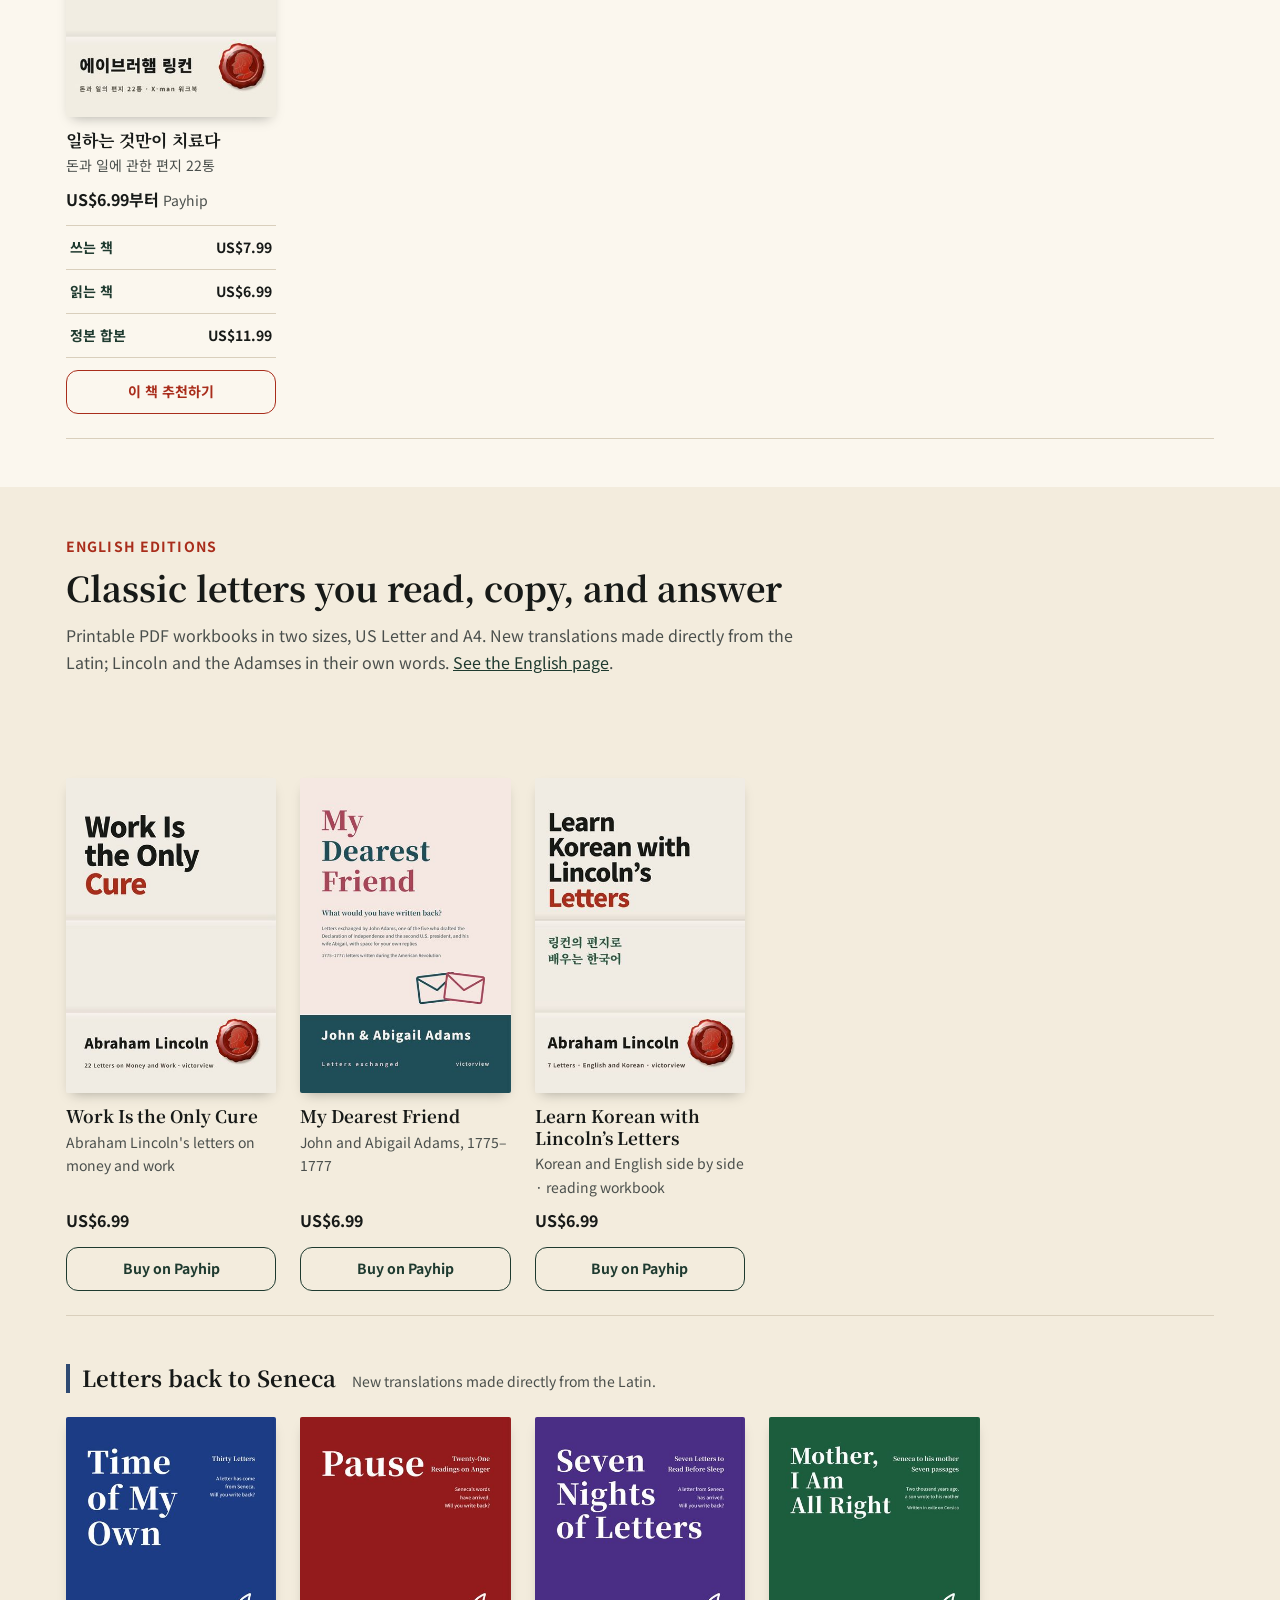
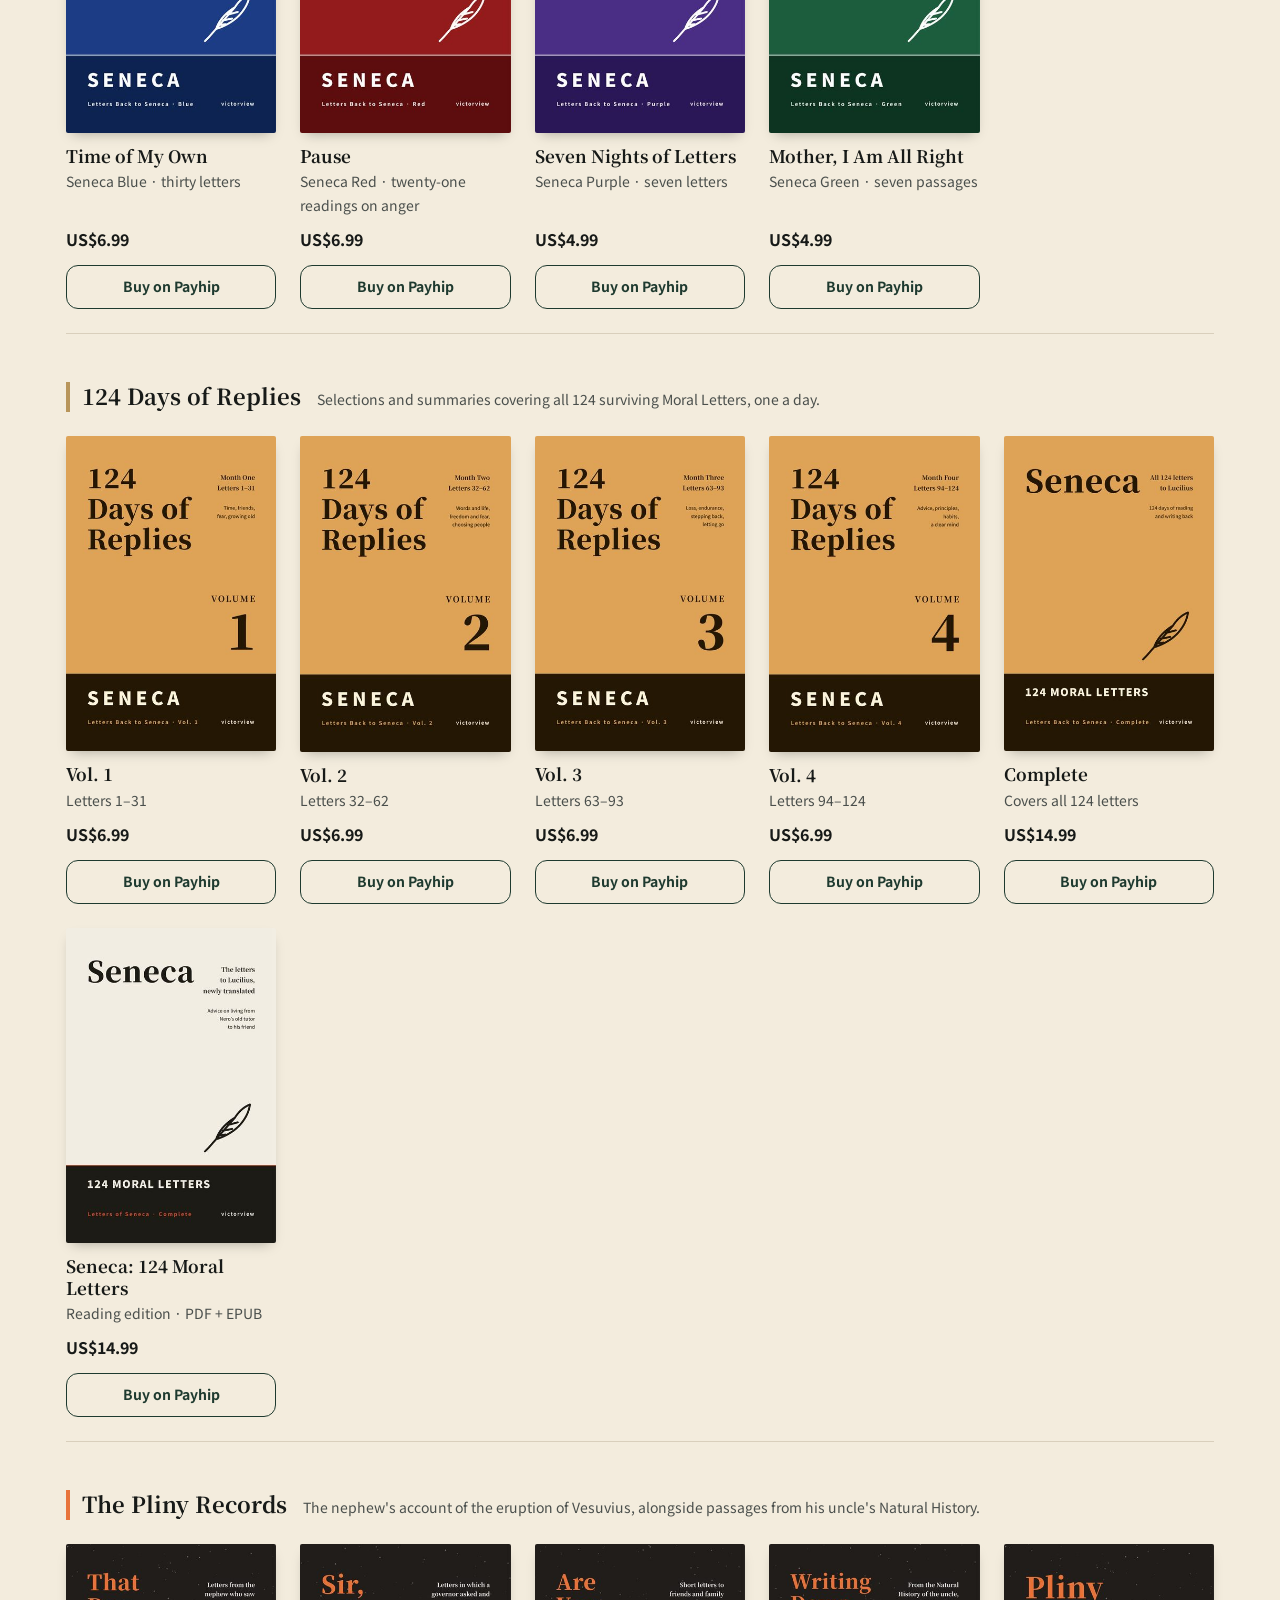
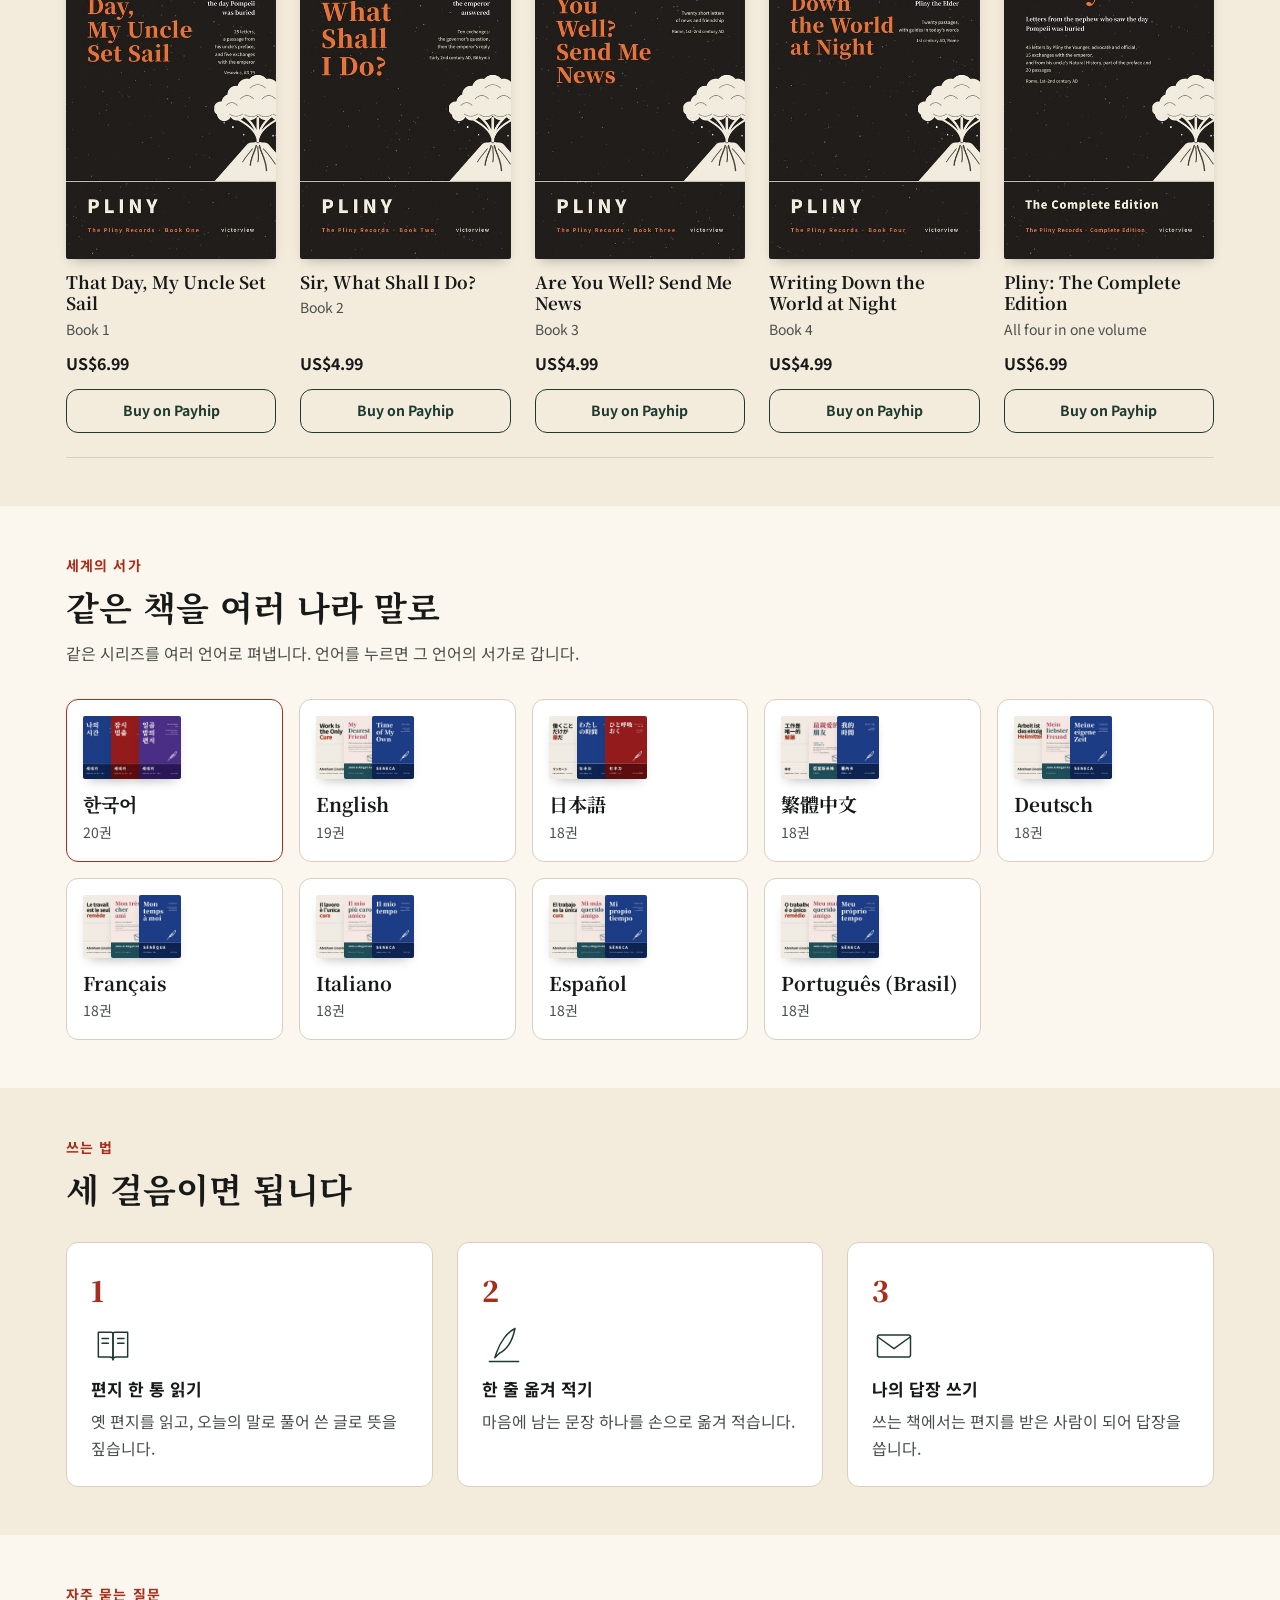
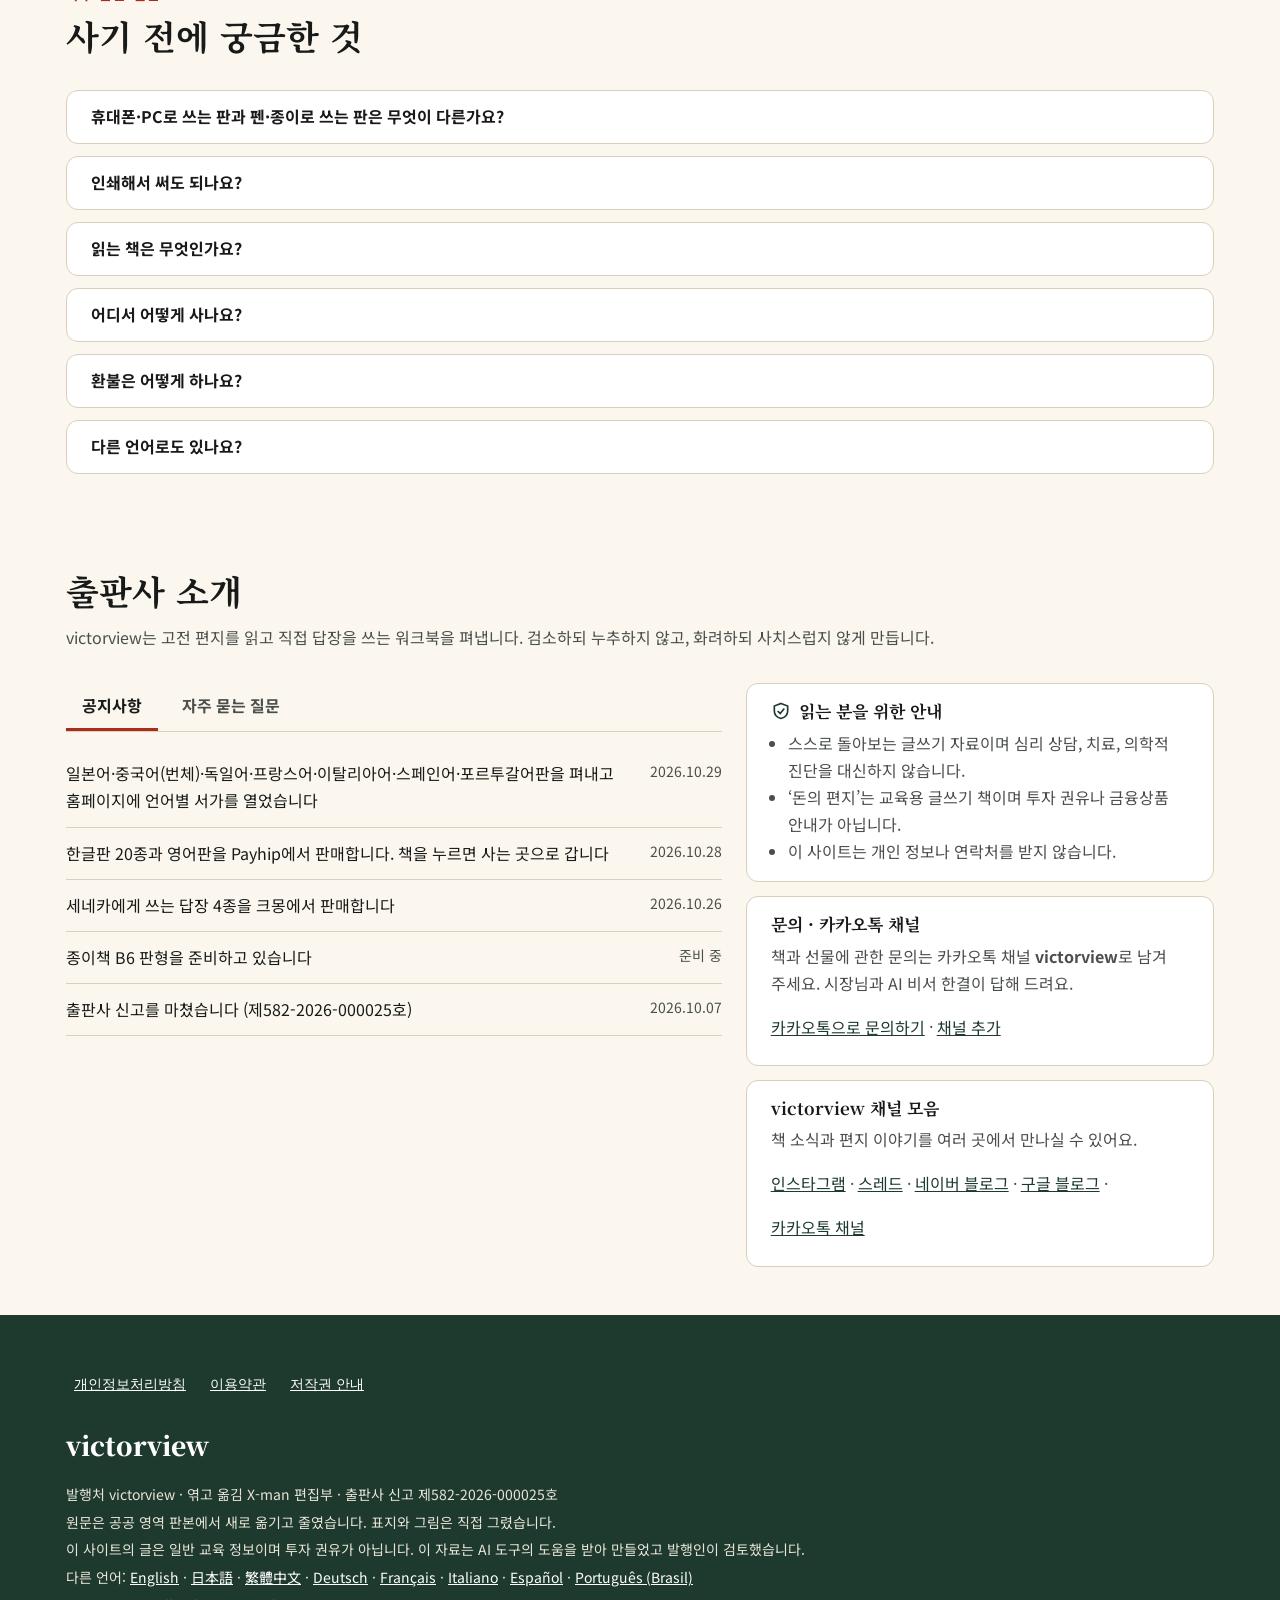
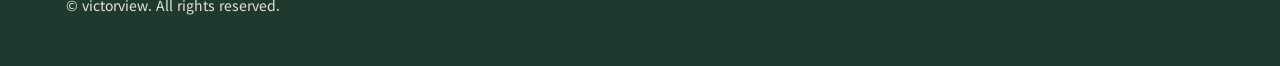
==== commit 32ef6fe4: "책마다 이 책 추천하기 단추와 이벤트 안내 추가 - 한글판 서가 모든 책에 이 책 추천하기. 친구 이름과 추천 이유를 적어 보냄 - 코드가 없어도 보낼 수 있고, 코드가 있으면 광" ====
--- a/index.html
+++ b/index.html
@@ -251,7 +251,7 @@
 @media (prefers-reduced-motion: reduce) { .reveal { opacity: 1; transform: none; transition: none; } }
 .no-js .reveal { opacity: 1; transform: none; }
 </style>
-<link rel="stylesheet" href="assets/referral.css?v=20261103c">
+<link rel="stylesheet" href="assets/referral.css?v=20261103e">
 </head>
 <body class="no-js">
 
@@ -360,7 +360,7 @@
         <li><b>쿠폰 한도</b> 평소에는 1인당 매월 최대 2장입니다. 시범 기간에는 국내 추천 코드로 드린 쿠폰과 해외 Payhip 제휴로 드린 쿠폰을 합쳐 총 30장을 기준으로 합니다. 30장째가 나가는 정산에서는 그 정산 시점에 책값 이상의 잔액이 있는 모든 분께 1인당 월 최대 2장 범위에서 드리므로, 전체 발급 수가 30장을 넘을 수 있습니다. 그 정산 뒤에는 새로 쌓는 것을 멈추고 알려 드립니다. 30장째가 나가는 정산일(한국 시각)까지의 구매는 그대로 적립하고 다음 날부터의 구매는 적립하지 않습니다. 다만 어느 경우에도 2027년 1월 31일(한국 시각) 이후의 구매는 적립하지 않습니다. 적립 대상이지만 아직 확정되지 않은 구매와 이미 확정된 잔액은 시범 마지막 정산에서 정리합니다. 시범 마지막 정산(2027년 2월 5일, 1월 31일까지의 구매를 정리)에서만 월 2장 한도를 풀어, 그때 남은 잔액으로 받을 수 있는 쿠폰을 모두 드립니다. 30장째 쿠폰이 마지막 정산에서 나가는 경우에도 마지막 정산 규칙이 우선해 월 2장 제한 없이 드립니다. 마지막 정산 뒤에 환불이 있어도 이미 드린 쿠폰은 거두지 않습니다.</li>
         <li><b>잔액</b> 쿠폰을 드리면 그 책값만큼 추천 금액에서 빼고, 남은 금액은 이어서 쌓입니다. 추천 금액은 현금으로 바꾸거나 남에게 넘길 수 없고, 마지막 적립 확정일부터 6개월 동안 새로 쌓이지 않으면 사라집니다. 시범 마지막 정산에서 책값에 이른 만큼 쿠폰을 모두 드리고, 가장 싼 책값(3.99달러)에 못 미치는 나머지만 사라집니다.</li>
         <li><b>쿠폰 쓰기</b> 쿠폰은 책 한 권에 한 번, 발급일부터 90일 안에 씁니다(마지막 날 한국 시각 오전 9시까지).</li>
-        <li><b>개인정보</b> 출판사는 홈페이지에서 추천을 위한 이름·연락처를 받지 않습니다. 선물 상자 보내기 화면에 적는 이름·별명과 추천 이유는 출판사 서버로 오지 않고, 보내는 링크의 # 뒤에 담겨 받는 분의 브라우저에 표시됩니다. 링크를 전달받은 사람도 볼 수 있으니 실명 대신 별명을 쓰시기 바랍니다. 추천 확인에 필요한 내용만 카카오톡 채널로 받고, 마지막 적립 확정일 또는 마지막 쿠폰 만료일(쓰셨다면 쓴 날) 가운데 늦은 날부터 6개월 뒤에(그만두시면 다음 처리일에) 지웁니다. 법에서 보존을 정한 기록은 그 기간을 따릅니다. Payhip에서 살 때는 Payhip이 이메일을 받습니다. 만 14세 이상만 참여할 수 있습니다. 자세한 내용은 아래 개인정보처리방침에 있습니다.</li>
+        <li><b>개인정보</b> 출판사는 홈페이지에서 추천을 위한 이름·연락처를 받지 않습니다. 추천 보내기 화면에 적는 이름·별명과 추천 이유는 출판사 서버로 오지 않고, 보내는 링크의 # 뒤에 담겨 받는 분의 브라우저에 표시됩니다. 링크를 전달받은 사람도 볼 수 있으니 실명 대신 별명을 쓰시기 바랍니다. 추천 코드를 받아 보내기 화면을 열면 그 코드가 이 브라우저의 사이트 저장소에 저장되어 책의 &lsquo;이 책 추천하기&rsquo;에서 다시 쓰이고, 출판사로 보내지 않습니다. 추천 확인에 필요한 내용만 카카오톡 채널로 받고, 마지막 적립 확정일 또는 마지막 쿠폰 만료일(쓰셨다면 쓴 날) 가운데 늦은 날부터 6개월 뒤에(그만두시면 다음 처리일에) 지웁니다. 법에서 보존을 정한 기록은 그 기간을 따릅니다. Payhip에서 살 때는 Payhip이 이메일을 받습니다. 만 14세 이상만 참여할 수 있습니다. 자세한 내용은 아래 개인정보처리방침에 있습니다.</li>
       </ul>
         </div>
       </details>
@@ -402,33 +402,33 @@
 <!-- GEN:ko-shelf -->
 <div class="series" style="--band:#5B3A2E"><div class="series-head reveal"><h3>수능을 앞둔 부모님께</h3><p>수능을 앞두고 마음을 전하고 싶은 부모를 위한 인쇄용 편지지입니다. 시험 이야기는 하지 않아도 됩니다.</p></div>
 <div class="shelf"><article class="card reveal"><div class="cv"><img src="covers/ko/18.jpg" alt="『수능 전날 밤, 부모가 쓰는 편지 한 장』 표지" width="360" height="510" loading="lazy" decoding="async"></div>
-<h4>수능 전날 밤, 부모가 쓰는 편지 한 장</h4><p class="sub">세네카 13번 편지 한 대목 · 네 칸 순서 · 셋으로 접는 편지지 2장, A5 8쪽 PDF</p><p class="price">US$3.99 <small>Payhip</small></p><a class="btn sm" href="https://payhip.com/b/X3EyN" target="_blank" rel="noopener">Payhip에서 사기</a></article></div></div>
+<h4>수능 전날 밤, 부모가 쓰는 편지 한 장</h4><p class="sub">세네카 13번 편지 한 대목 · 네 칸 순서 · 셋으로 접는 편지지 2장, A5 8쪽 PDF</p><p class="price">US$3.99 <small>Payhip</small></p><a class="btn sm" href="https://payhip.com/b/X3EyN" target="_blank" rel="noopener">Payhip에서 사기</a><a class="btn sm ref-rec" href="gift.html?send=1&amp;book=suneung">이 책 추천하기</a></article></div></div>
 <div class="series" style="--band:#2E4A72"><div class="series-head reveal"><h3>세네카 4색</h3><p>세네카가 벗과 어머니에게 보낸 글. 바쁜 하루에서 내 시간을 다시 붙잡고 싶은 분께.</p></div>
 <div class="shelf"><article class="card reveal"><div class="cv"><img src="covers/ko/01.jpg" alt="『나의 시간』 표지" width="360" height="510" loading="lazy" decoding="async"></div>
-<h4>나의 시간</h4><p class="sub">세네카 블루 · 『도덕 서한』 30통, 시간을 되찾는 편지</p><p class="price">US$6.99 <small>Payhip</small></p><a class="btn sm" href="https://payhip.com/b/4XR9p" target="_blank" rel="noopener">Payhip에서 사기</a><a class="btn sm" href="https://kmong.com/gig/835328" target="_blank" rel="noopener">크몽에서 보기 · 10,000원</a></article><article class="card reveal"><div class="cv"><img src="covers/ko/02.jpg" alt="『잠시 멈춤』 표지" width="360" height="510" loading="lazy" decoding="async"></div>
-<h4>잠시 멈춤</h4><p class="sub">세네카 레드 · 『분노에 대하여』 21장, 화가 날 때 멈추는 글</p><p class="price">US$6.99 <small>Payhip</small></p><a class="btn sm" href="https://payhip.com/b/HPno2" target="_blank" rel="noopener">Payhip에서 사기</a><a class="btn sm" href="https://kmong.com/gig/836390" target="_blank" rel="noopener">크몽에서 보기 · 10,000원</a></article><article class="card reveal"><div class="cv"><img src="covers/ko/03.jpg" alt="『일곱 밤의 편지』 표지" width="360" height="510" loading="lazy" decoding="async"></div>
-<h4>일곱 밤의 편지</h4><p class="sub">세네카 퍼플 · 잠들기 전에 읽는 편지 7통</p><p class="price">US$3.99 <small>Payhip</small></p><a class="btn sm" href="https://payhip.com/b/fWo17" target="_blank" rel="noopener">Payhip에서 사기</a><a class="btn sm" href="https://kmong.com/gig/836394" target="_blank" rel="noopener">크몽에서 보기 · 5,000원</a></article><article class="card reveal"><div class="cv"><img src="covers/ko/04.jpg" alt="『어머니, 저는 괜찮습니다』 표지" width="360" height="510" loading="lazy" decoding="async"></div>
-<h4>어머니, 저는 괜찮습니다</h4><p class="sub">세네카 그린 · 유배지에서 어머니께 보낸 위로의 글 7대목</p><p class="price">US$3.99 <small>Payhip</small></p><a class="btn sm" href="https://payhip.com/b/tmQrG" target="_blank" rel="noopener">Payhip에서 사기</a><a class="btn sm" href="https://kmong.com/gig/836396" target="_blank" rel="noopener">크몽에서 보기 · 5,000원</a></article></div></div>
+<h4>나의 시간</h4><p class="sub">세네카 블루 · 『도덕 서한』 30통, 시간을 되찾는 편지</p><p class="price">US$6.99 <small>Payhip</small></p><a class="btn sm" href="https://payhip.com/b/4XR9p" target="_blank" rel="noopener">Payhip에서 사기</a><a class="btn sm" href="https://kmong.com/gig/835328" target="_blank" rel="noopener">크몽에서 보기 · 10,000원</a><a class="btn sm ref-rec" href="gift.html?send=1&amp;book=blue">이 책 추천하기</a></article><article class="card reveal"><div class="cv"><img src="covers/ko/02.jpg" alt="『잠시 멈춤』 표지" width="360" height="510" loading="lazy" decoding="async"></div>
+<h4>잠시 멈춤</h4><p class="sub">세네카 레드 · 『분노에 대하여』 21장, 화가 날 때 멈추는 글</p><p class="price">US$6.99 <small>Payhip</small></p><a class="btn sm" href="https://payhip.com/b/HPno2" target="_blank" rel="noopener">Payhip에서 사기</a><a class="btn sm" href="https://kmong.com/gig/836390" target="_blank" rel="noopener">크몽에서 보기 · 10,000원</a><a class="btn sm ref-rec" href="gift.html?send=1&amp;book=red">이 책 추천하기</a></article><article class="card reveal"><div class="cv"><img src="covers/ko/03.jpg" alt="『일곱 밤의 편지』 표지" width="360" height="510" loading="lazy" decoding="async"></div>
+<h4>일곱 밤의 편지</h4><p class="sub">세네카 퍼플 · 잠들기 전에 읽는 편지 7통</p><p class="price">US$3.99 <small>Payhip</small></p><a class="btn sm" href="https://payhip.com/b/fWo17" target="_blank" rel="noopener">Payhip에서 사기</a><a class="btn sm" href="https://kmong.com/gig/836394" target="_blank" rel="noopener">크몽에서 보기 · 5,000원</a><a class="btn sm ref-rec" href="gift.html?send=1&amp;book=purple">이 책 추천하기</a></article><article class="card reveal"><div class="cv"><img src="covers/ko/04.jpg" alt="『어머니, 저는 괜찮습니다』 표지" width="360" height="510" loading="lazy" decoding="async"></div>
+<h4>어머니, 저는 괜찮습니다</h4><p class="sub">세네카 그린 · 유배지에서 어머니께 보낸 위로의 글 7대목</p><p class="price">US$3.99 <small>Payhip</small></p><a class="btn sm" href="https://payhip.com/b/tmQrG" target="_blank" rel="noopener">Payhip에서 사기</a><a class="btn sm" href="https://kmong.com/gig/836396" target="_blank" rel="noopener">크몽에서 보기 · 5,000원</a><a class="btn sm ref-rec" href="gift.html?send=1&amp;book=green">이 책 추천하기</a></article></div></div>
 <div class="series" style="--band:#B8955A"><div class="series-head reveal"><h3>세네카 골드</h3><p>현존 『도덕 서한』 124통을 발췌·요약해 하루 한 통씩 넉 달. 긴 호흡으로 꾸준히 쓰고 싶은 분께.</p></div>
 <div class="shelf"><article class="card reveal"><div class="cv"><img src="covers/ko/05.jpg" alt="『124일의 답장 1권』 표지" width="360" height="510" loading="lazy" decoding="async"></div>
-<h4>124일의 답장 1권</h4><p class="sub">1~31번 편지</p><p class="price">US$4.99 <small>Payhip</small></p><a class="btn sm" href="https://payhip.com/b/buy1t" target="_blank" rel="noopener">Payhip에서 사기</a></article><article class="card reveal"><div class="cv"><img src="covers/ko/06.jpg" alt="『124일의 답장 2권』 표지" width="360" height="510" loading="lazy" decoding="async"></div>
-<h4>124일의 답장 2권</h4><p class="sub">32~62번 편지</p><p class="price">US$4.99 <small>Payhip</small></p><a class="btn sm" href="https://payhip.com/b/dMqiA" target="_blank" rel="noopener">Payhip에서 사기</a></article><article class="card reveal"><div class="cv"><img src="covers/ko/07.jpg" alt="『124일의 답장 3권』 표지" width="360" height="510" loading="lazy" decoding="async"></div>
-<h4>124일의 답장 3권</h4><p class="sub">63~93번 편지</p><p class="price">US$4.99 <small>Payhip</small></p><a class="btn sm" href="https://payhip.com/b/34oCA" target="_blank" rel="noopener">Payhip에서 사기</a></article><article class="card reveal"><div class="cv"><img src="covers/ko/08.jpg" alt="『124일의 답장 4권』 표지" width="360" height="510" loading="lazy" decoding="async"></div>
-<h4>124일의 답장 4권</h4><p class="sub">94~124번 편지</p><p class="price">US$4.99 <small>Payhip</small></p><a class="btn sm" href="https://payhip.com/b/Yg879" target="_blank" rel="noopener">Payhip에서 사기</a></article><article class="card reveal"><div class="cv"><img src="covers/ko/09.jpg" alt="『124일의 답장 합본』 표지" width="360" height="510" loading="lazy" decoding="async"></div>
-<h4>124일의 답장 합본</h4><p class="sub">124통 전체 구성, 쓰는 책과 읽는 책</p><p class="price">US$11.99 <small>Payhip</small></p><a class="btn sm" href="https://payhip.com/b/dYzBr" target="_blank" rel="noopener">Payhip에서 사기</a></article></div></div>
+<h4>124일의 답장 1권</h4><p class="sub">1~31번 편지</p><p class="price">US$4.99 <small>Payhip</small></p><a class="btn sm" href="https://payhip.com/b/buy1t" target="_blank" rel="noopener">Payhip에서 사기</a><a class="btn sm ref-rec" href="gift.html?send=1&amp;book=gold1">이 책 추천하기</a></article><article class="card reveal"><div class="cv"><img src="covers/ko/06.jpg" alt="『124일의 답장 2권』 표지" width="360" height="510" loading="lazy" decoding="async"></div>
+<h4>124일의 답장 2권</h4><p class="sub">32~62번 편지</p><p class="price">US$4.99 <small>Payhip</small></p><a class="btn sm" href="https://payhip.com/b/dMqiA" target="_blank" rel="noopener">Payhip에서 사기</a><a class="btn sm ref-rec" href="gift.html?send=1&amp;book=gold2">이 책 추천하기</a></article><article class="card reveal"><div class="cv"><img src="covers/ko/07.jpg" alt="『124일의 답장 3권』 표지" width="360" height="510" loading="lazy" decoding="async"></div>
+<h4>124일의 답장 3권</h4><p class="sub">63~93번 편지</p><p class="price">US$4.99 <small>Payhip</small></p><a class="btn sm" href="https://payhip.com/b/34oCA" target="_blank" rel="noopener">Payhip에서 사기</a><a class="btn sm ref-rec" href="gift.html?send=1&amp;book=gold3">이 책 추천하기</a></article><article class="card reveal"><div class="cv"><img src="covers/ko/08.jpg" alt="『124일의 답장 4권』 표지" width="360" height="510" loading="lazy" decoding="async"></div>
+<h4>124일의 답장 4권</h4><p class="sub">94~124번 편지</p><p class="price">US$4.99 <small>Payhip</small></p><a class="btn sm" href="https://payhip.com/b/Yg879" target="_blank" rel="noopener">Payhip에서 사기</a><a class="btn sm ref-rec" href="gift.html?send=1&amp;book=gold4">이 책 추천하기</a></article><article class="card reveal"><div class="cv"><img src="covers/ko/09.jpg" alt="『124일의 답장 합본』 표지" width="360" height="510" loading="lazy" decoding="async"></div>
+<h4>124일의 답장 합본</h4><p class="sub">124통 전체 구성, 쓰는 책과 읽는 책</p><p class="price">US$11.99 <small>Payhip</small></p><a class="btn sm" href="https://payhip.com/b/dYzBr" target="_blank" rel="noopener">Payhip에서 사기</a><a class="btn sm ref-rec" href="gift.html?send=1&amp;book=goldall">이 책 추천하기</a></article></div></div>
 <div class="series" style="--band:#E8743B"><div class="series-head reveal"><h3>플리니우스 기록</h3><p>조카가 남긴 베수비오 화산의 기록과 삼촌의 『박물지』. 역사와 기록을 좋아하는 분께.</p></div>
 <div class="shelf"><article class="card reveal"><div class="cv"><img src="covers/ko/10.jpg" alt="『그날, 삼촌은 배를 띄웠다』 표지" width="360" height="510" loading="lazy" decoding="async"></div>
-<h4>그날, 삼촌은 배를 띄웠다</h4><p class="sub">첫째 · 화산의 날과 삼촌</p><p class="price">US$6.99 <small>Payhip</small></p><a class="btn sm" href="https://payhip.com/b/wZH15" target="_blank" rel="noopener">Payhip에서 사기</a></article><article class="card reveal"><div class="cv"><img src="covers/ko/11.jpg" alt="『폐하, 어떻게 할까요』 표지" width="360" height="510" loading="lazy" decoding="async"></div>
-<h4>폐하, 어떻게 할까요</h4><p class="sub">둘째 · 황제 트라야누스와의 문답</p><p class="price">US$6.99 <small>Payhip</small></p><a class="btn sm" href="https://payhip.com/b/Z4FNk" target="_blank" rel="noopener">Payhip에서 사기</a></article><article class="card reveal"><div class="cv"><img src="covers/ko/12.jpg" alt="『잘 지내나, 소식 좀 주게』 표지" width="360" height="510" loading="lazy" decoding="async"></div>
-<h4>잘 지내나, 소식 좀 주게</h4><p class="sub">셋째 · 벗과 가족에게 보낸 짧은 편지</p><p class="price">US$6.99 <small>Payhip</small></p><a class="btn sm" href="https://payhip.com/b/ST1tw" target="_blank" rel="noopener">Payhip에서 사기</a></article><article class="card reveal"><div class="cv"><img src="covers/ko/13.jpg" alt="『삼촌의 밤, 세상을 적다』 표지" width="360" height="510" loading="lazy" decoding="async"></div>
-<h4>삼촌의 밤, 세상을 적다</h4><p class="sub">넷째 · 삼촌의 『박물지』에서 고른 대목</p><p class="price">US$6.99 <small>Payhip</small></p><a class="btn sm" href="https://payhip.com/b/o16ga" target="_blank" rel="noopener">Payhip에서 사기</a></article><article class="card reveal"><div class="cv"><img src="covers/ko/14.jpg" alt="『플리니우스 완결본』 표지" width="360" height="510" loading="lazy" decoding="async"></div>
-<h4>플리니우스 완결본</h4><p class="sub">네 권을 한 권으로 읽는 책</p><p class="price">US$10.99 <small>Payhip</small></p><a class="btn sm" href="https://payhip.com/b/MeR5l" target="_blank" rel="noopener">Payhip에서 사기</a></article></div></div>
+<h4>그날, 삼촌은 배를 띄웠다</h4><p class="sub">첫째 · 화산의 날과 삼촌</p><p class="price">US$6.99 <small>Payhip</small></p><a class="btn sm" href="https://payhip.com/b/wZH15" target="_blank" rel="noopener">Payhip에서 사기</a><a class="btn sm ref-rec" href="gift.html?send=1&amp;book=pliny1">이 책 추천하기</a></article><article class="card reveal"><div class="cv"><img src="covers/ko/11.jpg" alt="『폐하, 어떻게 할까요』 표지" width="360" height="510" loading="lazy" decoding="async"></div>
+<h4>폐하, 어떻게 할까요</h4><p class="sub">둘째 · 황제 트라야누스와의 문답</p><p class="price">US$6.99 <small>Payhip</small></p><a class="btn sm" href="https://payhip.com/b/Z4FNk" target="_blank" rel="noopener">Payhip에서 사기</a><a class="btn sm ref-rec" href="gift.html?send=1&amp;book=pliny2">이 책 추천하기</a></article><article class="card reveal"><div class="cv"><img src="covers/ko/12.jpg" alt="『잘 지내나, 소식 좀 주게』 표지" width="360" height="510" loading="lazy" decoding="async"></div>
+<h4>잘 지내나, 소식 좀 주게</h4><p class="sub">셋째 · 벗과 가족에게 보낸 짧은 편지</p><p class="price">US$6.99 <small>Payhip</small></p><a class="btn sm" href="https://payhip.com/b/ST1tw" target="_blank" rel="noopener">Payhip에서 사기</a><a class="btn sm ref-rec" href="gift.html?send=1&amp;book=pliny3">이 책 추천하기</a></article><article class="card reveal"><div class="cv"><img src="covers/ko/13.jpg" alt="『삼촌의 밤, 세상을 적다』 표지" width="360" height="510" loading="lazy" decoding="async"></div>
+<h4>삼촌의 밤, 세상을 적다</h4><p class="sub">넷째 · 삼촌의 『박물지』에서 고른 대목</p><p class="price">US$6.99 <small>Payhip</small></p><a class="btn sm" href="https://payhip.com/b/o16ga" target="_blank" rel="noopener">Payhip에서 사기</a><a class="btn sm ref-rec" href="gift.html?send=1&amp;book=pliny4">이 책 추천하기</a></article><article class="card reveal"><div class="cv"><img src="covers/ko/14.jpg" alt="『플리니우스 완결본』 표지" width="360" height="510" loading="lazy" decoding="async"></div>
+<h4>플리니우스 완결본</h4><p class="sub">네 권을 한 권으로 읽는 책</p><p class="price">US$10.99 <small>Payhip</small></p><a class="btn sm" href="https://payhip.com/b/MeR5l" target="_blank" rel="noopener">Payhip에서 사기</a><a class="btn sm ref-rec" href="gift.html?send=1&amp;book=plinyall">이 책 추천하기</a></article></div></div>
 <div class="series" style="--band:#A8475A"><div class="series-head reveal"><h3>애덤스 부부</h3><p>미국 독립 혁명기에 부부가 주고받은 편지 21통. 떨어져 지내는 가족에게 마음을 전하고 싶은 분께.</p></div>
 <div class="shelf"><article class="card reveal"><div class="cv"><img src="covers/ko/15.jpg" alt="『나의 가장 사랑스러운 벗에게』 표지" width="360" height="510" loading="lazy" decoding="async"></div>
-<h4>나의 가장 사랑스러운 벗에게</h4><p class="sub">미국 독립 혁명기 부부의 편지 21통</p><p class="price">US$6.99부터 <small>Payhip</small></p><ul class="opts" aria-label="『나의 가장 사랑스러운 벗에게』 판 고르기"><li><a href="https://payhip.com/b/SN6yJ" target="_blank" rel="noopener"><span>쓰는 책</span><b>US$6.99</b></a></li><li><a href="https://payhip.com/b/qK5cN" target="_blank" rel="noopener"><span>읽는 책</span><b>US$6.99</b></a></li><li><a href="https://payhip.com/b/7V4tg" target="_blank" rel="noopener"><span>합본</span><b>US$10.99</b></a></li></ul></article></div></div>
+<h4>나의 가장 사랑스러운 벗에게</h4><p class="sub">미국 독립 혁명기 부부의 편지 21통</p><p class="price">US$6.99부터 <small>Payhip</small></p><ul class="opts" aria-label="『나의 가장 사랑스러운 벗에게』 판 고르기"><li><a href="https://payhip.com/b/SN6yJ" target="_blank" rel="noopener"><span>쓰는 책</span><b>US$6.99</b></a></li><li><a href="https://payhip.com/b/qK5cN" target="_blank" rel="noopener"><span>읽는 책</span><b>US$6.99</b></a></li><li><a href="https://payhip.com/b/7V4tg" target="_blank" rel="noopener"><span>합본</span><b>US$10.99</b></a></li></ul><a class="btn sm ref-rec" href="gift.html?send=1&amp;book=adams">이 책 추천하기</a></article></div></div>
 <div class="series" style="--band:#A92D1B"><div class="series-head reveal"><h3>링컨</h3><p>돈과 일에 관한 편지 22통, 1달러마다 1달러. 돈과 일을 대하는 태도를 돌아보고 싶은 분께.</p></div>
 <div class="shelf"><article class="card reveal"><div class="cv"><img src="covers/ko/17.jpg" alt="『일하는 것만이 치료다』 표지" width="360" height="510" loading="lazy" decoding="async"></div>
-<h4>일하는 것만이 치료다</h4><p class="sub">돈과 일에 관한 편지 22통</p><p class="price">US$6.99부터 <small>Payhip</small></p><ul class="opts" aria-label="『일하는 것만이 치료다』 판 고르기"><li><a href="https://payhip.com/b/YmdiQ" target="_blank" rel="noopener"><span>쓰는 책</span><b>US$7.99</b></a></li><li><a href="https://payhip.com/b/tET8D" target="_blank" rel="noopener"><span>읽는 책</span><b>US$6.99</b></a></li><li><a href="https://payhip.com/b/Vs3Av" target="_blank" rel="noopener"><span>정본 합본</span><b>US$11.99</b></a></li></ul></article></div></div>
+<h4>일하는 것만이 치료다</h4><p class="sub">돈과 일에 관한 편지 22통</p><p class="price">US$6.99부터 <small>Payhip</small></p><ul class="opts" aria-label="『일하는 것만이 치료다』 판 고르기"><li><a href="https://payhip.com/b/YmdiQ" target="_blank" rel="noopener"><span>쓰는 책</span><b>US$7.99</b></a></li><li><a href="https://payhip.com/b/tET8D" target="_blank" rel="noopener"><span>읽는 책</span><b>US$6.99</b></a></li><li><a href="https://payhip.com/b/Vs3Av" target="_blank" rel="noopener"><span>정본 합본</span><b>US$11.99</b></a></li></ul><a class="btn sm ref-rec" href="gift.html?send=1&amp;book=lincoln">이 책 추천하기</a></article></div></div>
 <!-- /GEN:ko-shelf -->
     </div>
   </section>
@@ -574,7 +574,7 @@
   <li>글꼴은 Google Fonts에서 불러옵니다. 이때 브라우저가 Google의 서버에 접속합니다.</li>
   <li>출판사는 방문자를 따로 추적하는 분석 도구나 광고 쿠키를 쓰지 않습니다.</li></ul>
   <h3>추천 이벤트에 참여하실 때</h3>
-  <ul><li>출판사는 홈페이지에서 추천을 위한 이름·연락처를 받지 않습니다. 선물 상자 보내기 화면에 적는 이름·별명과 추천 이유는 출판사 서버로 오지 않고, 보내는 링크의 # 뒤에 담겨 받는 분의 브라우저에 표시됩니다. 링크를 전달받은 사람도 볼 수 있으니 실명 대신 별명을 쓰시기 바랍니다. 추천 주소(?ref=)로 들어오면 추천 코드가 이 브라우저의 사이트 저장소에 저장되어 무료 워크북 화면에 보이고, 이벤트가 끝나면 지워집니다. 추천 코드는 주소에 들어 있어 Netlify 접속 기록에 남을 수 있으므로 실명이 아닌 무작위 코드를 씁니다.</li>
+  <ul><li>출판사는 홈페이지에서 추천을 위한 이름·연락처를 받지 않습니다. 추천 보내기 화면에 적는 이름·별명과 추천 이유는 출판사 서버로 오지 않고, 보내는 링크의 # 뒤에 담겨 받는 분의 브라우저에 표시됩니다. 링크를 전달받은 사람도 볼 수 있으니 실명 대신 별명을 쓰시기 바랍니다. 추천 코드를 받아 보내기 화면을 열면 그 코드가 이 브라우저의 사이트 저장소에 저장되어 책의 &lsquo;이 책 추천하기&rsquo;에서 다시 쓰이고, 출판사로 보내지 않습니다. 추천 주소(?ref=)로 들어오면 추천 코드가 이 브라우저의 사이트 저장소에 저장되어 무료 워크북 화면에 보이고, 이벤트가 끝나면 지워집니다. 추천 코드는 주소에 들어 있어 Netlify 접속 기록에 남을 수 있으므로 실명이 아닌 무작위 코드를 씁니다.</li>
   <li>한국: 추천에 참여하는 분이 카카오톡 채널로 보낸 대화(카카오톡 프로필 이름 포함)와 추천 코드, 추천으로 생긴 Payhip 주문의 주문 번호·결제액을 추천 금액 계산과 책 쿠폰 보내기에만 씁니다.</li>
   <li>해외: Payhip 제휴(Affiliate)에 가입한 분의 이름·이메일과 Payhip이 주는 추천 판매 보고서 가운데 주문 번호·결제액만 같은 목적에 씁니다.</li>
   <li>보관과 파기: 마지막 적립 확정일 또는 마지막 쿠폰의 만료일(쓴 경우 쓴 날) 가운데 늦은 날부터 6개월 뒤 지웁니다. 적립이 한 번도 없으면 참여 신청일부터 6개월 뒤 지웁니다. 그만두겠다고 하시면 요청을 받은 날부터 7일 안에 지웁니다. 법에 따라 거래 기록을 보관해야 하는 경우에는 그 기간을 따릅니다.</li>
--- a/assets/referral.css
+++ b/assets/referral.css
@@ -109,3 +109,6 @@
   .gift-box, .gift-lid, .gift-letter, .gift-glow { transition: none; }
 }
 @media print { .gift-more[hidden] { display: block !important; } .gift-pile, .gift-fx { display: none !important; } .gift-card[hidden] { display: block !important; } }
+
+.btn.sm.ref-rec { color: var(--dahong); border-color: var(--dahong); }
+.btn.sm.ref-rec:hover { background: var(--dahong); color: #fff; }
